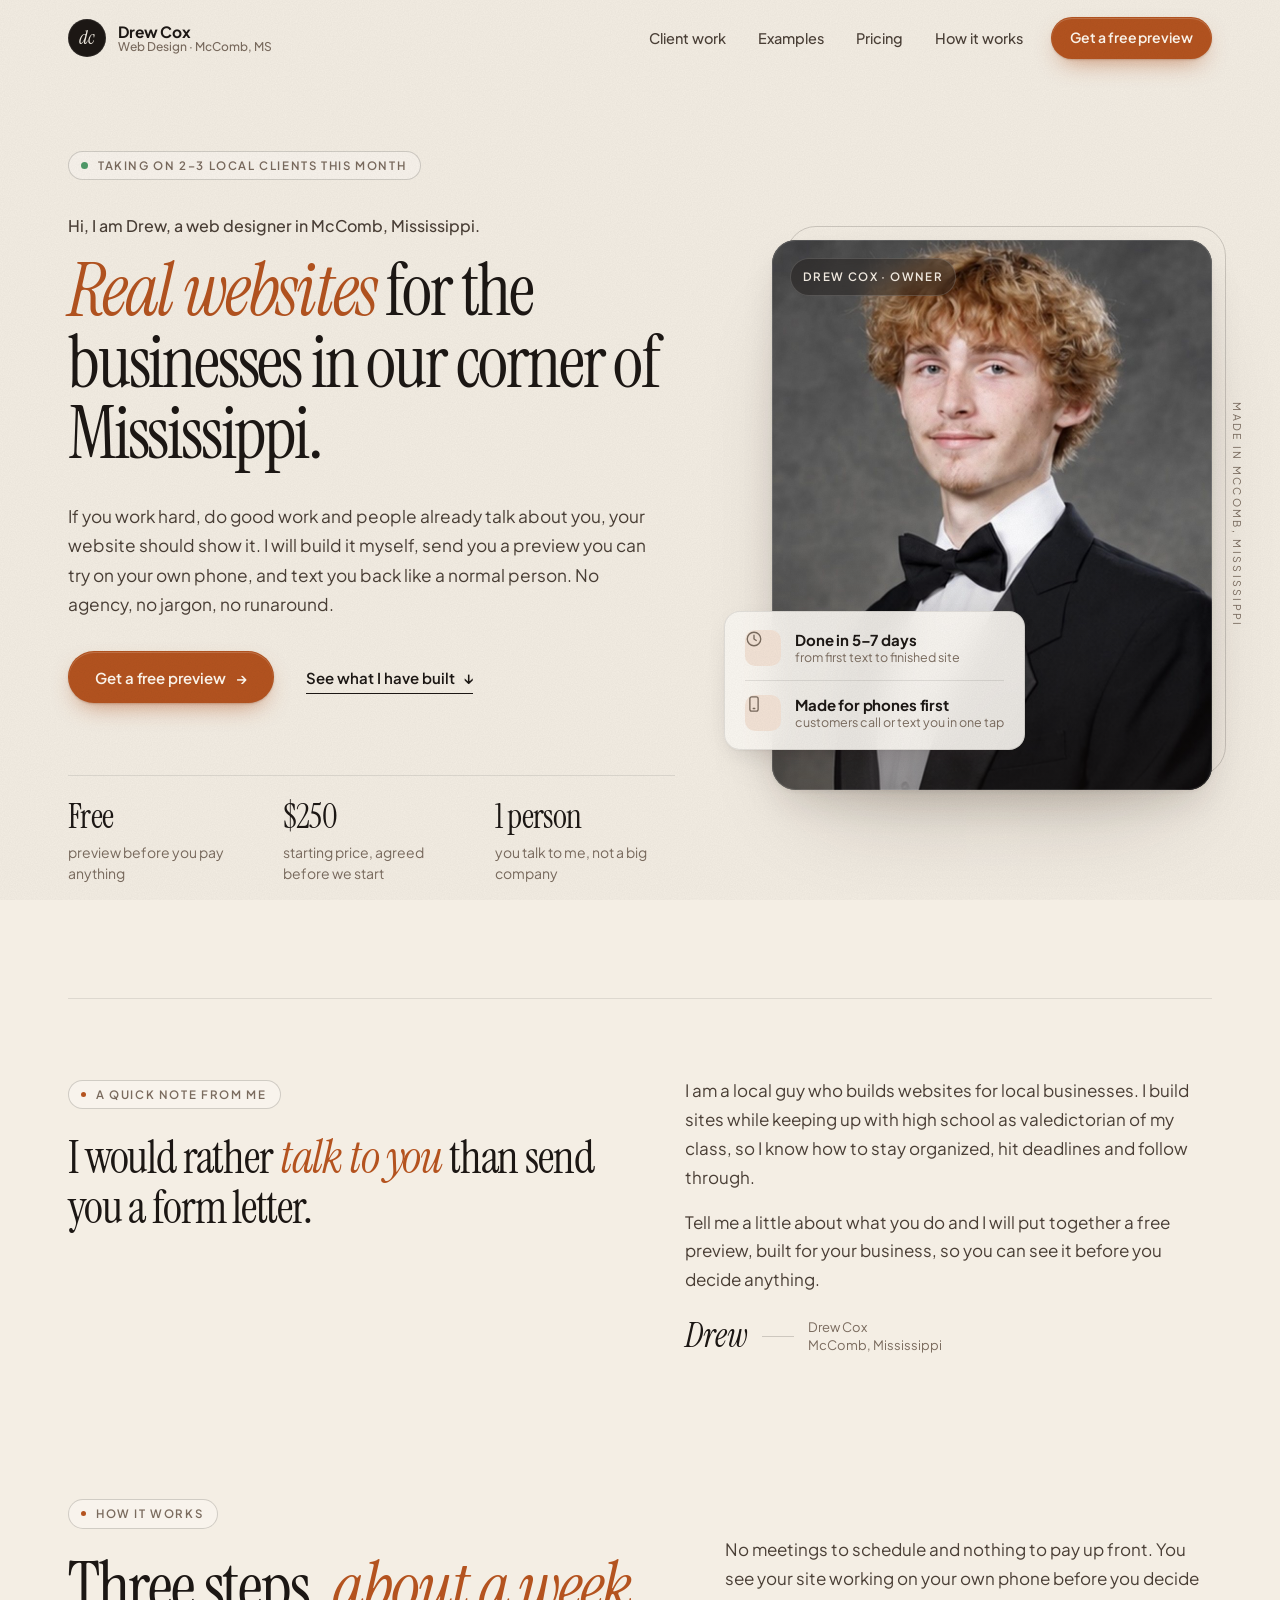
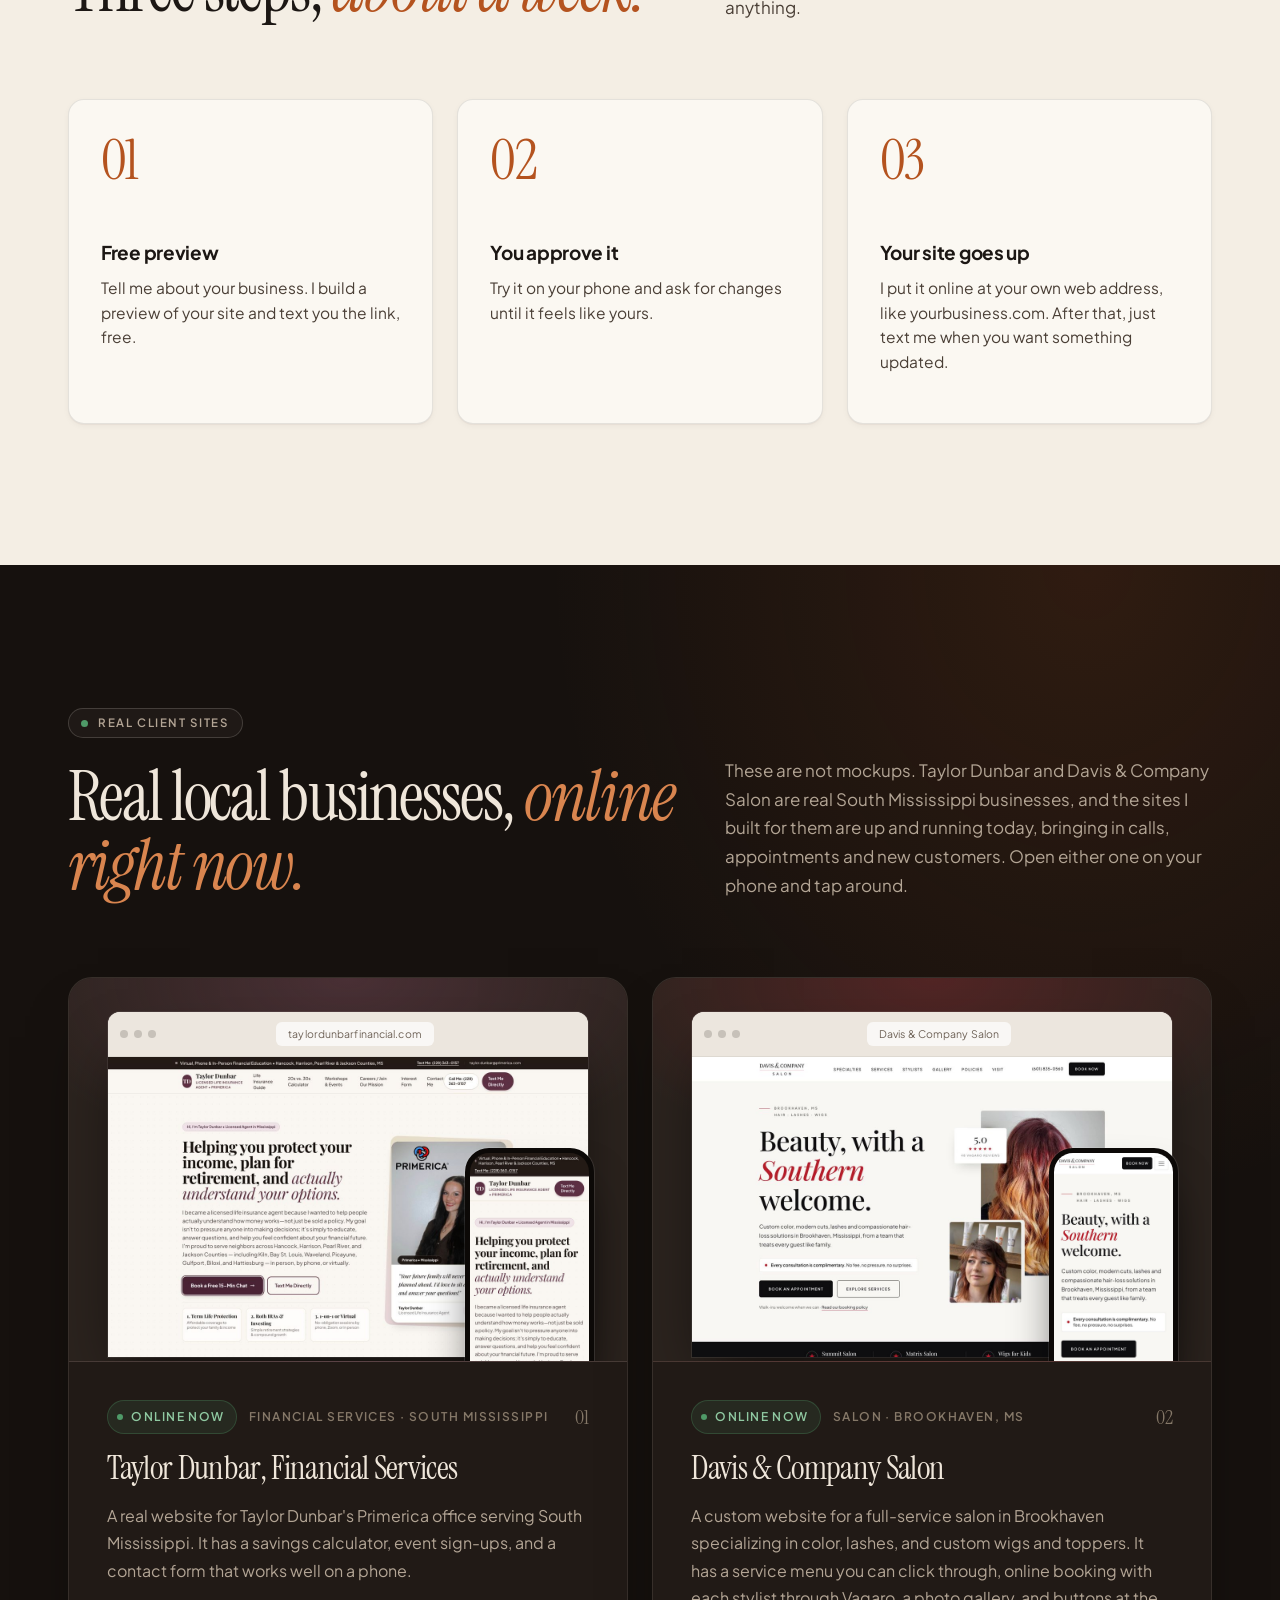
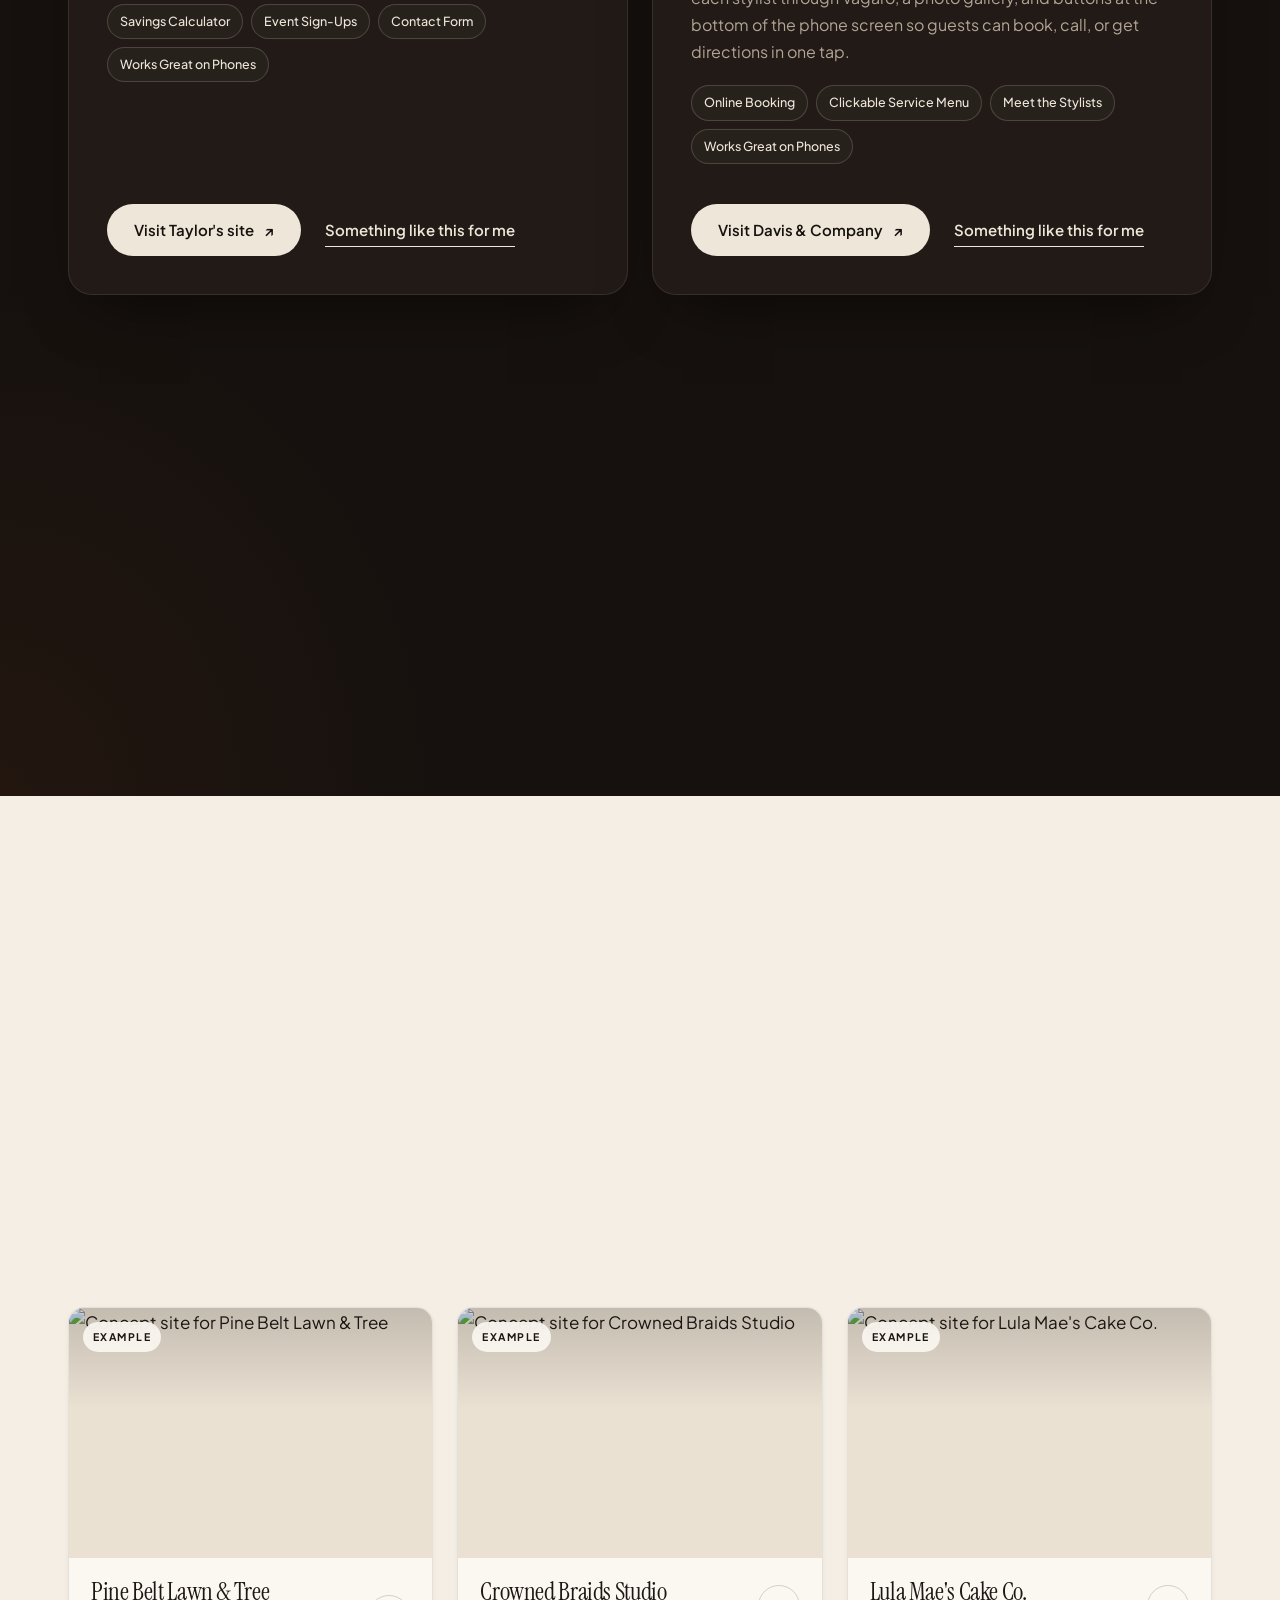
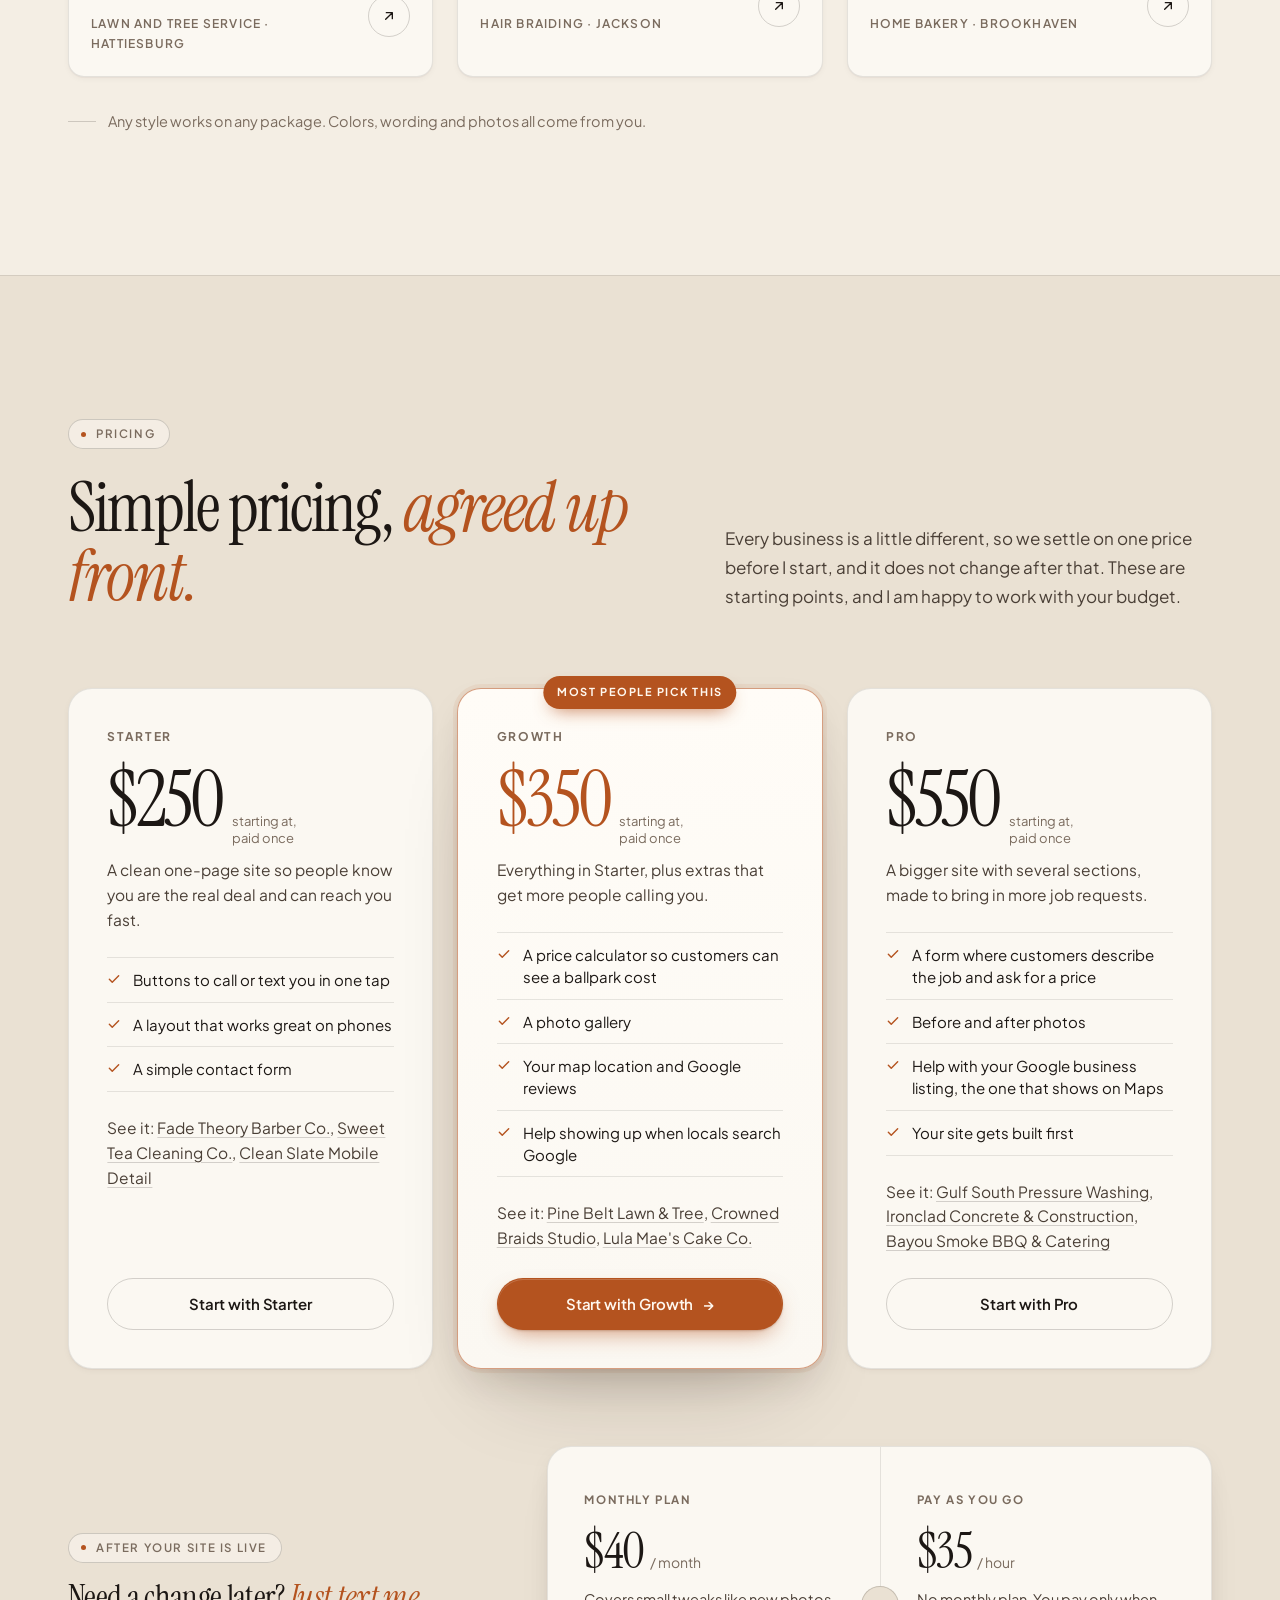
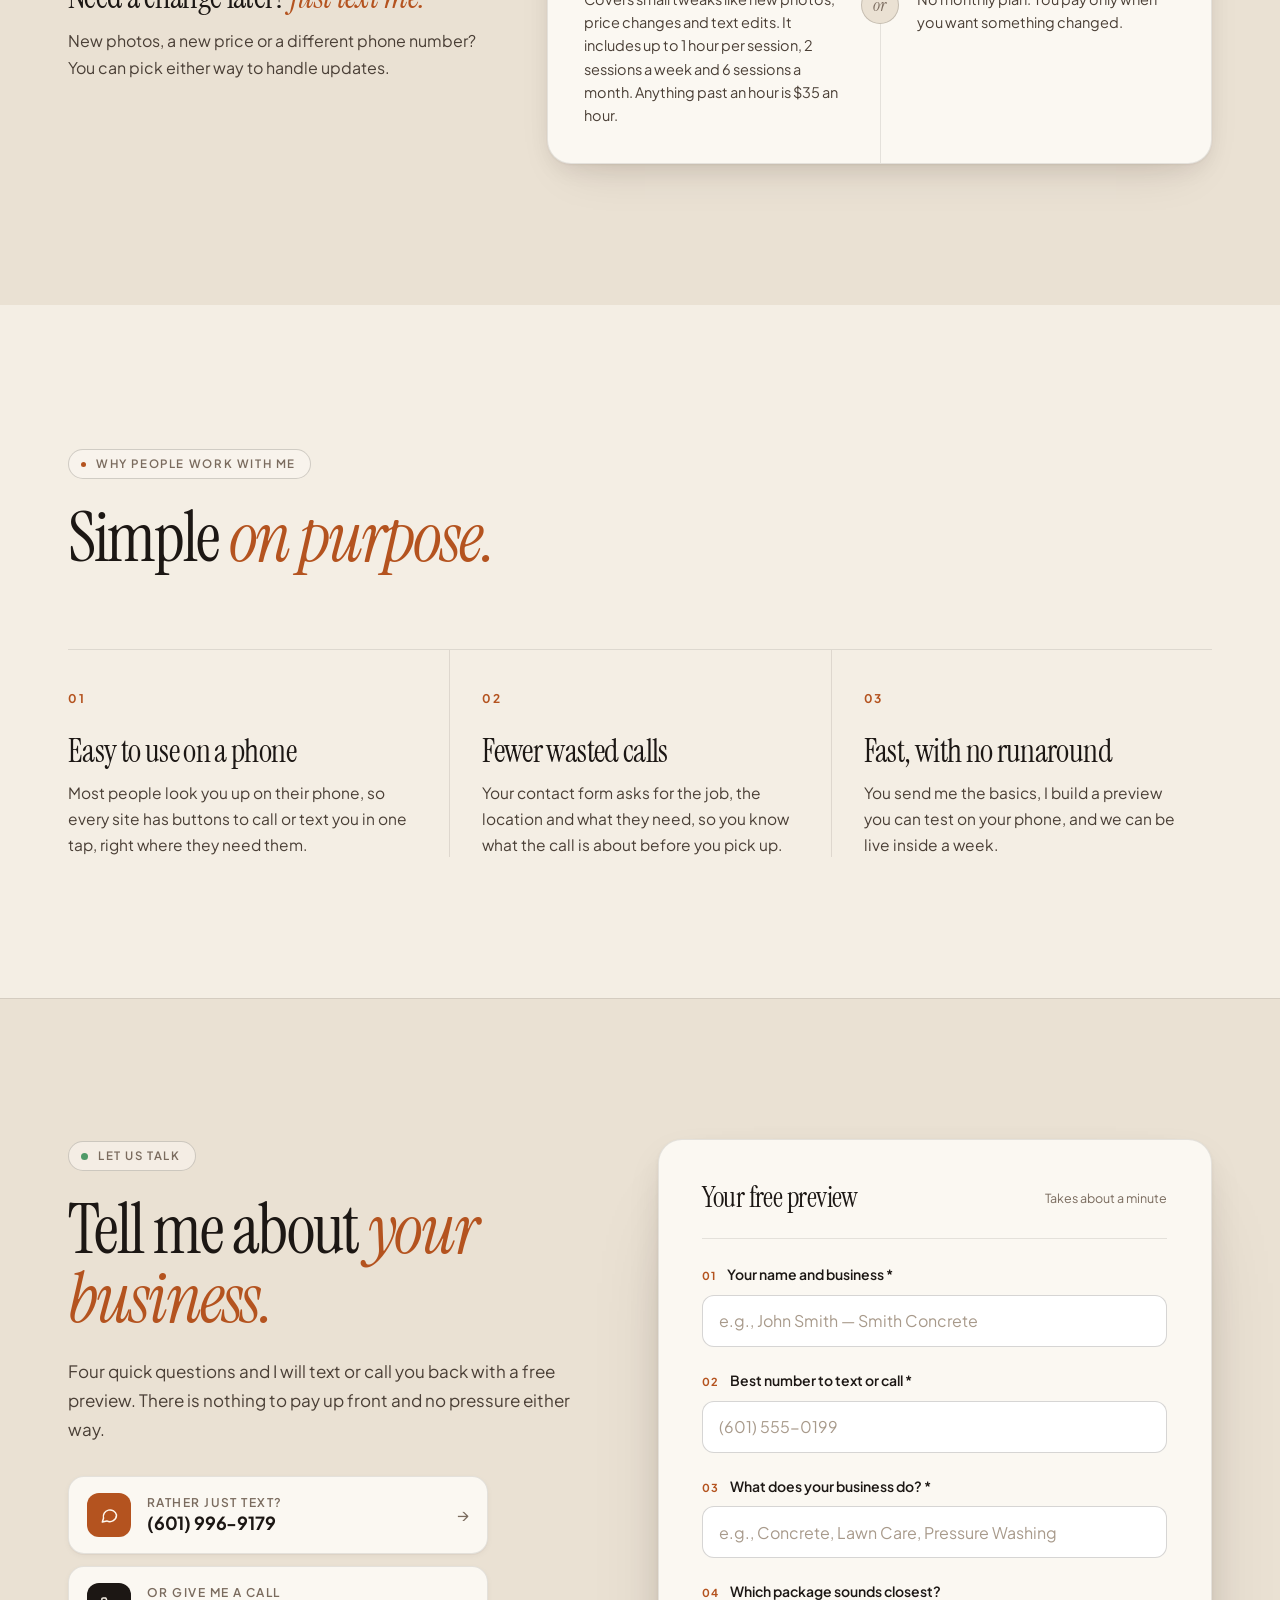
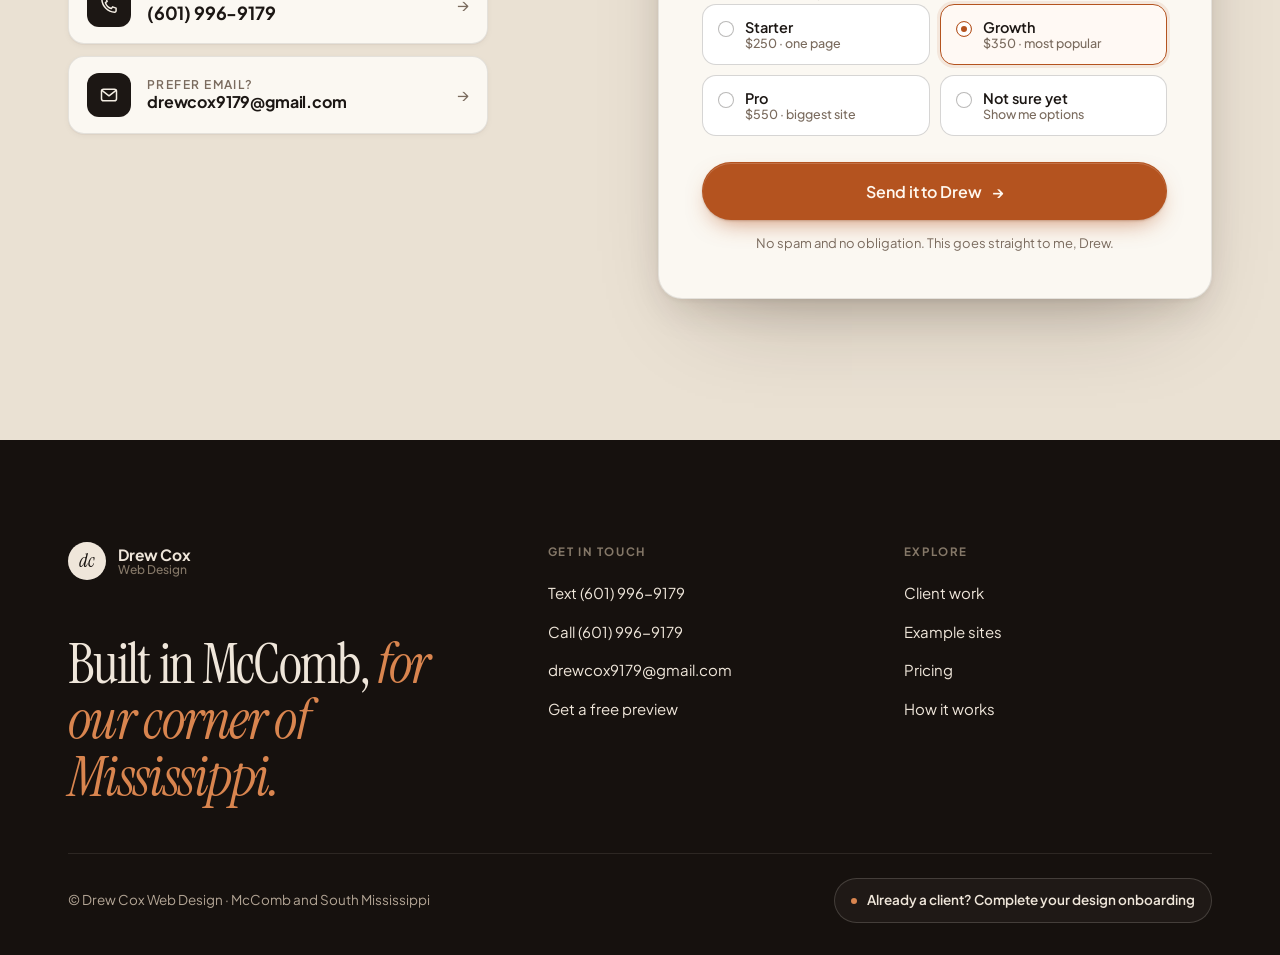
==== index.html @ 48c0a6b2 "Replace jargon with plain wording across the homepage Co-Authored-By: Claude Opus 5.5 <noreply@anthr" ====
<!DOCTYPE html>
<html lang="en">
<head>
  <meta charset="UTF-8" />
  <meta name="viewport" content="width=device-width, initial-scale=1.0, viewport-fit=cover" />
  <meta name="description" content="Websites for local businesses in McComb and South Mississippi. Free preview first, one flat price starting at $250, live in about a week.">
  <meta name="theme-color" content="#F4EEE4">
  <link rel="icon" href="/favicon.svg" type="image/svg+xml">
  <link rel="apple-touch-icon" href="/assets/apple-touch-icon.png">
  <meta property="og:type" content="website">
  <meta property="og:url" content="https://drewcoxwebdesign.com/">
  <meta property="og:title" content="Drew Cox Web Design | Websites for local Mississippi businesses">
  <meta property="og:description" content="Free preview first. One flat price starting at $250. Live in about a week.">
  <meta property="og:image" content="https://drewcoxwebdesign.com/assets/og-image.jpg">
  <meta name="twitter:card" content="summary_large_image">
  <title>Drew Cox Web Design | Websites for Local Businesses in McComb and South Mississippi</title>
  <script>document.documentElement.classList.add('js');</script>
  <link rel="preconnect" href="https://fonts.googleapis.com">
  <link rel="preconnect" href="https://fonts.gstatic.com" crossorigin>
  <link href="https://fonts.googleapis.com/css2?family=Instrument+Serif:ital@0;1&family=Plus+Jakarta+Sans:wght@400;500;600;700&display=swap" rel="stylesheet">
  <link rel="preload" as="image" href="/assets/drew.jpg">
  <style>
    /* =====================================================================
       DESIGN SYSTEM
       ===================================================================== */
    :root {
      /* Paper */
      --paper: #F4EEE4;
      --paper-raised: #FBF8F2;
      --paper-deep: #EAE1D3;
      /* Ink */
      --ink: #1C1714;
      --ink-2: #4A3F36;
      --ink-3: #7A6B5E;
      /* Accent */
      --rust: #B4531F;
      --rust-hover: #93401A;
      --rust-tint: rgba(180, 83, 31, 0.10);
      /* Dark sections */
      --espresso: #16110E;
      --espresso-2: #211A16;
      --espresso-3: #2B231E;
      --on-dark: #EFE6DA;
      --on-dark-2: #B3A595;
      --on-dark-3: #857868;
      /* Signals */
      --live: #4F9A68;
      /* Lines */
      --line: rgba(28, 23, 20, 0.10);
      --line-strong: rgba(28, 23, 20, 0.18);
      --line-dark: rgba(239, 230, 218, 0.10);
      --line-dark-strong: rgba(239, 230, 218, 0.18);
      /* Type */
      --serif: 'Instrument Serif', 'Iowan Old Style', Georgia, serif;
      --sans: 'Plus Jakarta Sans', -apple-system, BlinkMacSystemFont, 'Segoe UI', sans-serif;
      /* Spacing: 4 8 12 16 24 32 48 64 96 128 */
      --s1: 4px; --s2: 8px; --s3: 12px; --s4: 16px; --s5: 24px;
      --s6: 32px; --s7: 48px; --s8: 64px; --s9: 96px; --s10: 128px;
      --gutter: clamp(20px, 4vw, 48px);
      --maxw: 1240px;
      /* Radius */
      --r-sm: 10px; --r-md: 16px; --r-lg: 24px;
      /* Shadows (layered, ambient) */
      --shadow-sm: 0 1px 1px rgba(40, 24, 12, .04), 0 2px 6px rgba(40, 24, 12, .04);
      --shadow-md: 0 1px 2px rgba(40, 24, 12, .05), 0 8px 24px -6px rgba(40, 24, 12, .10), 0 24px 48px -24px rgba(40, 24, 12, .14);
      --shadow-lg: 0 2px 4px rgba(40, 24, 12, .05), 0 16px 40px -12px rgba(40, 24, 12, .18), 0 48px 96px -48px rgba(40, 24, 12, .30);
      --ease: cubic-bezier(.2, .7, .2, 1);
    }

    *, *::before, *::after { box-sizing: border-box; margin: 0; padding: 0; }
    html { scroll-behavior: smooth; -webkit-text-size-adjust: 100%; scroll-padding-top: 88px; }
    body {
      background: var(--paper);
      color: var(--ink);
      font-family: var(--sans);
      font-size: 17px;
      line-height: 1.7;
      -webkit-font-smoothing: antialiased;
      -moz-osx-font-smoothing: grayscale;
      text-rendering: optimizeLegibility;
      overflow-x: hidden;
    }
    img { display: block; max-width: 100%; }
    a { color: inherit; }
    button { font: inherit; color: inherit; }
    ::selection { background: var(--rust); color: #FFF8EF; }
    :focus-visible { outline: 2px solid var(--rust); outline-offset: 3px; border-radius: 6px; }

    /* Grain */
    body::after {
      content: "";
      position: fixed; inset: 0;
      pointer-events: none;
      z-index: 2000;
      opacity: .045;
      mix-blend-mode: multiply;
      background-image: url("data:image/svg+xml,%3Csvg xmlns='http://www.w3.org/2000/svg' width='180' height='180'%3E%3Cfilter id='n'%3E%3CfeTurbulence type='fractalNoise' baseFrequency='.85' numOctaves='3' stitchTiles='stitch'/%3E%3CfeColorMatrix values='0 0 0 0 0 0 0 0 0 0 0 0 0 0 0 0 0 0 1 0'/%3E%3C/filter%3E%3Crect width='100%25' height='100%25' filter='url(%23n)'/%3E%3C/svg%3E");
    }

    .wrap { max-width: var(--maxw); margin: 0 auto; padding: 0 var(--gutter); }
    .sec { padding: clamp(80px, 11vw, 144px) 0; position: relative; }

    /* ---------- Type ---------- */
    .display, .h2, .h3 { font-family: var(--serif); font-weight: 400; color: var(--ink); }
    .display { font-size: clamp(46px, 5.7vw, 84px); line-height: .98; letter-spacing: -0.03em; }
    .h2 { font-size: clamp(40px, 5.4vw, 74px); line-height: 1; letter-spacing: -0.03em; }
    .h3 { font-size: clamp(28px, 2.6vw, 36px); line-height: 1.08; letter-spacing: -0.02em; }
    .display em, .h2 em, .h3 em { font-style: italic; color: var(--rust); }
    .lead { font-size: clamp(17px, 1.35vw, 19px); line-height: 1.7; color: var(--ink-2); max-width: 34em; }
    .muted { color: var(--ink-2); }

    /* Micro-label */
    .label {
      display: inline-flex; align-items: center; gap: 10px;
      font-size: 11.5px; font-weight: 600; line-height: 1;
      letter-spacing: .14em; text-transform: uppercase;
      color: var(--ink-3);
      padding: 8px 14px 8px 12px;
      border: 1px solid var(--line-strong);
      border-radius: 999px;
      background: rgba(251, 248, 242, .55);
    }
    .label::before { content: ""; width: 5px; height: 5px; border-radius: 50%; background: var(--rust); }
    .label.on-dark { color: var(--on-dark-2); border-color: var(--line-dark-strong); background: rgba(239, 230, 218, .04); }
    .label.live::before { width: 7px; height: 7px; background: var(--live); box-shadow: 0 0 0 0 rgba(79, 154, 104, .6); animation: pulse 2.2s infinite; }

    @keyframes pulse {
      0% { box-shadow: 0 0 0 0 rgba(79, 154, 104, .55); }
      70% { box-shadow: 0 0 0 7px rgba(79, 154, 104, 0); }
      100% { box-shadow: 0 0 0 0 rgba(79, 154, 104, 0); }
    }

    .sec-head { display: grid; grid-template-columns: 1.25fr 1fr; gap: var(--s7); align-items: end; margin-bottom: clamp(48px, 6vw, 80px); }
    .sec-head .label { margin-bottom: var(--s5); }
    .sec-head p { color: var(--ink-2); max-width: 30em; }

    /* ---------- Buttons ---------- */
    .btn {
      display: inline-flex; align-items: center; justify-content: center; gap: 10px;
      min-height: 52px; padding: 0 26px;
      border-radius: 999px; border: 1px solid transparent;
      font-family: var(--sans); font-size: 15px; font-weight: 600; letter-spacing: -0.005em;
      text-decoration: none; cursor: pointer; white-space: nowrap;
      transition: transform .25s var(--ease), background-color .25s, box-shadow .25s, border-color .25s, color .25s;
    }
    .btn:active { transform: translateY(0) scale(.98); }
    .btn .arr { transition: transform .25s var(--ease); }
    .btn:hover .arr { transform: translate(2px, -2px); }
    .btn:hover .arr.down { transform: translateY(3px); }
    .btn-primary {
      background: var(--rust); color: #FFF8EF;
      box-shadow: inset 0 1px 0 rgba(255, 255, 255, .18), 0 1px 2px rgba(120, 50, 15, .25), 0 10px 24px -10px rgba(180, 83, 31, .7);
    }
    .btn-primary:hover { background: var(--rust-hover); transform: translateY(-2px); box-shadow: inset 0 1px 0 rgba(255, 255, 255, .18), 0 2px 4px rgba(120, 50, 15, .2), 0 16px 32px -12px rgba(180, 83, 31, .75); }
    .btn-ghost { background: transparent; color: var(--ink); border-color: var(--line-strong); }
    .btn-ghost:hover { border-color: var(--ink); transform: translateY(-2px); background: rgba(251, 248, 242, .7); }
    .btn-light { background: var(--on-dark); color: var(--espresso); }
    .btn-light:hover { background: #FFFFFF; transform: translateY(-2px); box-shadow: 0 14px 30px -14px rgba(0, 0, 0, .8); }
    .btn-line-dark { background: transparent; color: var(--on-dark); border-color: var(--line-dark-strong); }
    .btn-line-dark:hover { border-color: var(--on-dark); transform: translateY(-2px); }
    .btn-sm { min-height: 42px; padding: 0 18px; font-size: 14px; }
    .btn-block { width: 100%; }

    .tlink {
      display: inline-flex; align-items: center; gap: 8px;
      background: none; border: 0; padding: 4px 0; cursor: pointer;
      font-size: 15px; font-weight: 600; color: var(--ink); text-decoration: none;
      background-image: linear-gradient(currentColor, currentColor);
      background-size: 100% 1px; background-position: 0 100%; background-repeat: no-repeat;
      transition: background-size .35s var(--ease), color .2s;
    }
    .tlink:hover { color: var(--rust); background-size: 0 1px; background-position: 100% 100%; }

    /* =====================================================================
       NAV
       ===================================================================== */
    .nav {
      position: sticky; top: 0; z-index: 100;
      transition: background-color .3s, box-shadow .3s, backdrop-filter .3s;
    }
    .nav.scrolled {
      background: rgba(244, 238, 228, .78);
      -webkit-backdrop-filter: saturate(1.4) blur(14px);
      backdrop-filter: saturate(1.4) blur(14px);
      box-shadow: 0 1px 0 var(--line);
    }
    .nav-inner { display: flex; align-items: center; justify-content: space-between; gap: var(--s5); height: 76px; }
    .brand { display: inline-flex; align-items: center; gap: 12px; text-decoration: none; }
    .brand-mark {
      width: 38px; height: 38px; border-radius: 50%;
      display: grid; place-items: center;
      background: var(--ink); color: var(--paper);
      font-family: var(--serif); font-style: italic; font-size: 19px; line-height: 1; padding-bottom: 2px;
      box-shadow: inset 0 0 0 1px rgba(255, 255, 255, .08);
    }
    .brand-name { font-weight: 700; font-size: 15.5px; letter-spacing: -0.01em; line-height: 1.1; }
    .brand-name span { display: block; font-weight: 500; font-size: 12px; color: var(--ink-3); letter-spacing: 0; }
    .nav-links { display: flex; align-items: center; gap: 4px; }
    .nav-links a:not(.btn) {
      font-size: 14.5px; font-weight: 500; color: var(--ink-2); text-decoration: none;
      padding: 8px 14px; border-radius: 999px; transition: color .2s, background-color .2s;
    }
    .nav-links a:not(.btn):hover { color: var(--ink); background: rgba(28, 23, 20, .05); }
    .nav-links .btn { margin-left: 10px; }

    /* =====================================================================
       HERO
       ===================================================================== */
    .hero { padding: clamp(40px, 6vw, 72px) 0 clamp(80px, 9vw, 120px); }
    .hero-grid { display: grid; grid-template-columns: 1.32fr 1fr; gap: clamp(40px, 6vw, 96px); align-items: center; }
    .hero-hi { font-size: 16px; font-weight: 500; color: var(--ink-2); margin: var(--s6) 0 var(--s4); }
    .hero .display { max-width: 12em; }
    .hero .lead { margin-top: var(--s6); }
    .hero-actions { display: flex; flex-wrap: wrap; align-items: center; gap: var(--s4) var(--s6); margin-top: var(--s6); }
    .hero-facts {
      display: grid; grid-template-columns: repeat(3, auto); justify-content: start; gap: var(--s6) clamp(24px, 4vw, 56px);
      margin-top: clamp(48px, 6vw, 72px); padding-top: var(--s5); border-top: 1px solid var(--line);
      list-style: none;
    }
    .hero-facts b { display: block; font-family: var(--serif); font-weight: 400; font-size: 34px; line-height: 1; letter-spacing: -0.02em; margin-bottom: 8px; }
    .hero-facts span { font-size: 14px; color: var(--ink-3); line-height: 1.45; display: block; max-width: 13em; }

    .portrait { position: relative; margin: 0 0 0 auto; max-width: 440px; width: 100%; }
    .portrait-frame {
      position: relative; border-radius: var(--r-lg); overflow: hidden;
      aspect-ratio: 4 / 5; background: #5d5a57;
      box-shadow: var(--shadow-lg);
    }
    .portrait-frame img { width: 100%; height: 100%; object-fit: cover; object-position: 50% 18%; transform: scale(1.02); }
    .portrait-frame::after { content: ""; position: absolute; inset: 0; border-radius: inherit; box-shadow: inset 0 0 0 1px rgba(255, 255, 255, .12); background: linear-gradient(180deg, transparent 55%, rgba(22, 17, 14, .45)); }
    .portrait::before {
      content: ""; position: absolute; inset: -14px -14px 14px 14px;
      border: 1px solid var(--line-strong); border-radius: calc(var(--r-lg) + 6px); z-index: -1;
    }
    .portrait-tag {
      position: absolute; top: 18px; left: 18px; z-index: 2;
      font-size: 11.5px; font-weight: 600; letter-spacing: .12em; text-transform: uppercase;
      color: #F6EFE5; padding: 8px 12px; border-radius: 999px;
      background: rgba(22, 17, 14, .38); -webkit-backdrop-filter: blur(10px); backdrop-filter: blur(10px);
      border: 1px solid rgba(255, 255, 255, .16);
    }
    .portrait-coords {
      position: absolute; right: -34px; top: 50%; transform: translateY(-50%); writing-mode: vertical-rl;
      font-size: 10.5px; letter-spacing: .22em; text-transform: uppercase; color: var(--ink-3); white-space: nowrap;
    }
    .trust-card {
      position: absolute; left: -48px; bottom: 40px; z-index: 3;
      background: rgba(251, 248, 242, .92); -webkit-backdrop-filter: blur(14px); backdrop-filter: blur(14px);
      border: 1px solid var(--line); border-radius: var(--r-md);
      box-shadow: var(--shadow-md);
      padding: 18px 20px; display: grid; gap: 14px; min-width: 228px;
      animation: float 7s ease-in-out infinite;
    }
    .trust-row { display: flex; align-items: center; gap: 14px; }
    .trust-row + .trust-row { padding-top: 14px; border-top: 1px solid var(--line); }
    .trust-ico { width: 36px; height: 36px; border-radius: 10px; display: grid; place-items: center; background: #F3E3D6; color: var(--rust); flex-shrink: 0; }
    .trust-row b { display: block; font-size: 15px; font-weight: 700; line-height: 1.2; letter-spacing: -0.01em; }
    .trust-row span { display: block; font-size: 12.5px; color: var(--ink-3); line-height: 1.3; }
    @keyframes float { 0%, 100% { transform: translateY(0); } 50% { transform: translateY(-6px); } }

    /* =====================================================================
       NOTE + PROCESS
       ===================================================================== */
    .note { padding-top: 0; }
    .note-grid { display: grid; grid-template-columns: 1fr 1fr; align-items: start; gap: clamp(40px, 7vw, 112px); padding-top: clamp(48px, 6vw, 80px); border-top: 1px solid var(--line); }
    .note-quote { font-family: var(--serif); font-size: clamp(32px, 3.6vw, 50px); line-height: 1.08; letter-spacing: -0.025em; margin-top: var(--s5); }
    .note-quote em { color: var(--rust); }
    .note-body p { color: var(--ink-2); margin-bottom: var(--s4); }
    .note-sign { display: flex; align-items: center; gap: 14px; margin-top: var(--s5); }
    .note-sign .sig { font-family: var(--serif); font-style: italic; font-size: 34px; line-height: 1; color: var(--ink); }
    .note-sign small { font-size: 13px; color: var(--ink-3); line-height: 1.4; }
    .note-sign i { width: 32px; height: 1px; background: var(--line-strong); }

    .steps { list-style: none; display: grid; grid-template-columns: repeat(3, 1fr); gap: var(--s5); counter-reset: st; }
    .step {
      counter-increment: st; position: relative;
      background: var(--paper-raised); border: 1px solid var(--line); border-radius: var(--r-md);
      padding: var(--s6) var(--s6) var(--s7);
      box-shadow: var(--shadow-sm);
      transition: transform .35s var(--ease), box-shadow .35s var(--ease), border-color .35s;
    }
    .step:hover { transform: translateY(-4px); box-shadow: var(--shadow-md); border-color: var(--line-strong); }
    .step::before {
      content: "0" counter(st);
      display: block; font-family: var(--serif); font-size: 56px; line-height: 1; letter-spacing: -0.03em; color: var(--rust);
      margin-bottom: var(--s7);
    }
    .step b { display: block; font-size: 19px; font-weight: 700; letter-spacing: -0.015em; margin-bottom: 8px; }
    .step span { color: var(--ink-2); font-size: 15.5px; line-height: 1.6; display: block; }

    /* =====================================================================
       LIVE CLIENT SHOWCASE (dark)
       ===================================================================== */
    .dark { background: var(--espresso); color: var(--on-dark); }
    .dark .h2, .dark .h3 { color: var(--on-dark); }
    .dark .h2 em { color: #D9854F; }
    .dark .sec-head p { color: var(--on-dark-2); }
    .showcase { overflow: hidden; }
    .showcase::before {
      content: ""; position: absolute; inset: 0; pointer-events: none;
      background:
        radial-gradient(60% 50% at 85% 0%, rgba(180, 83, 31, .16), transparent 70%),
        radial-gradient(50% 40% at 0% 100%, rgba(180, 83, 31, .08), transparent 70%);
    }
    .showcase .wrap { position: relative; }
    .cases { display: grid; grid-template-columns: 1fr 1fr; gap: var(--s5); }
    .case {
      background: var(--espresso-2); border: 1px solid var(--line-dark); border-radius: var(--r-lg);
      overflow: hidden; display: flex; flex-direction: column;
      box-shadow: 0 1px 0 rgba(255, 255, 255, .04) inset, 0 30px 60px -30px rgba(0, 0, 0, .7);
      transition: border-color .4s, transform .5s var(--ease);
    }
    .case:hover { border-color: var(--line-dark-strong); }
    .case-stage {
      position: relative; display: block; aspect-ratio: 16 / 11; overflow: hidden;
      background: radial-gradient(90% 70% at 50% 0%, var(--stage-glow, rgba(180, 83, 31, .22)), transparent 70%), var(--espresso-3);
      border-bottom: 1px solid var(--line-dark);
    }
    .case-stage.taylor { --stage-glow: rgba(122, 67, 89, .38); }
    .case-stage.davis { --stage-glow: rgba(190, 40, 52, .26); }
    .browser {
      position: absolute; top: 9%; left: 7%; right: 7%;
      border-radius: 12px 12px 0 0; overflow: hidden;
      background: #F7F3EE;
      box-shadow: 0 0 0 1px rgba(255, 255, 255, .08), 0 30px 60px -20px rgba(0, 0, 0, .7);
      transition: transform .7s var(--ease);
    }
    .browser-bar { display: flex; align-items: center; gap: 6px; padding: 10px 12px; background: #ECE6DE; border-bottom: 1px solid rgba(0, 0, 0, .06); }
    .browser-bar i { width: 8px; height: 8px; border-radius: 50%; background: rgba(28, 23, 20, .18); }
    .browser-bar span {
      margin: 0 auto; transform: translateX(-14px);
      font-size: 10.5px; color: #6f6358; background: rgba(255, 255, 255, .7); padding: 3px 12px; border-radius: 6px; letter-spacing: .01em;
    }
    .browser img { width: 100%; height: auto; }
    .phone {
      position: absolute; right: 6%; bottom: -14%; width: 23%;
      border-radius: 24px; overflow: hidden; background: #0c0907;
      padding: 5px; box-shadow: 0 0 0 1px rgba(255, 255, 255, .1), 0 30px 50px -16px rgba(0, 0, 0, .85);
      transition: transform .7s var(--ease);
    }
    .phone img { border-radius: 19px; width: 100%; height: auto; }
    .case:hover .browser { transform: translateY(-6px); }
    .case:hover .phone { transform: translateY(-16px); }
    .case-body { padding: clamp(24px, 3vw, 40px); display: flex; flex-direction: column; gap: var(--s4); flex: 1; }
    .case-meta { display: flex; align-items: center; gap: 12px; flex-wrap: wrap; font-size: 12px; font-weight: 600; letter-spacing: .12em; text-transform: uppercase; color: var(--on-dark-3); }
    .live-pill {
      display: inline-flex; align-items: center; gap: 8px; padding: 6px 11px 6px 9px; border-radius: 999px;
      background: rgba(79, 154, 104, .12); color: #8FC9A1; border: 1px solid rgba(79, 154, 104, .28);
    }
    .live-pill::before { content: ""; width: 6px; height: 6px; border-radius: 50%; background: var(--live); animation: pulse 2.2s infinite; }
    .case-num { margin-left: auto; font-family: var(--serif); font-size: 20px; letter-spacing: 0; text-transform: none; color: var(--on-dark-3); font-weight: 400; }
    .case p { color: var(--on-dark-2); font-size: 16px; line-height: 1.7; }
    .tags { list-style: none; display: flex; flex-wrap: wrap; gap: 8px; margin-top: 4px; }
    .tags li { font-size: 12.5px; font-weight: 500; color: var(--on-dark); padding: 6px 12px; border-radius: 999px; border: 1px solid var(--line-dark-strong); background: rgba(239, 230, 218, .03); }
    .case-actions { display: flex; align-items: center; flex-wrap: wrap; gap: 12px 24px; margin-top: auto; padding-top: var(--s5); }
    .dark .tlink { color: var(--on-dark); }
    .dark .tlink:hover { color: #E39A69; }

    .testimonial {
      margin-top: var(--s5); display: grid; grid-template-columns: auto 1fr; gap: clamp(24px, 4vw, 64px); align-items: start;
      border: 1px solid var(--line-dark); border-radius: var(--r-lg); padding: clamp(28px, 4vw, 56px);
      background: linear-gradient(180deg, rgba(239, 230, 218, .03), transparent);
    }
    .testimonial-mark { font-family: var(--serif); font-size: 120px; line-height: .7; color: #D9854F; }
    .testimonial blockquote p { font-family: var(--serif); font-size: clamp(22px, 2.3vw, 31px); line-height: 1.3; letter-spacing: -0.015em; color: var(--on-dark); }
    .testimonial footer { display: flex; align-items: center; gap: 14px; margin-top: var(--s5); }
    .avatar { width: 44px; height: 44px; border-radius: 50%; display: grid; place-items: center; background: #4A2434; color: #F3E7EC; font-family: var(--serif); font-size: 18px; box-shadow: inset 0 0 0 1px rgba(255, 255, 255, .14); }
    .testimonial footer b { display: block; font-size: 15px; color: var(--on-dark); }
    .testimonial footer span { font-size: 13.5px; color: var(--on-dark-3); }

    /* =====================================================================
       CONCEPTS (tab switcher)
       ===================================================================== */
    .tabbar { display: flex; justify-content: space-between; align-items: center; flex-wrap: wrap; gap: var(--s5); margin-bottom: var(--s6); }
    .tabs {
      position: relative; display: inline-flex; padding: 5px; gap: 2px;
      background: var(--paper-deep); border: 1px solid var(--line); border-radius: 999px;
      box-shadow: inset 0 1px 2px rgba(40, 24, 12, .06);
    }
    .tab-ind {
      position: absolute; top: 5px; bottom: 5px; left: 5px; width: 0;
      background: var(--paper-raised); border-radius: 999px; box-shadow: var(--shadow-sm), 0 0 0 1px var(--line);
      transition: transform .45s var(--ease), width .45s var(--ease);
    }
    .tab {
      position: relative; z-index: 1; border: 0; background: none; cursor: pointer;
      padding: 11px 22px; border-radius: 999px; font-size: 14.5px; font-weight: 600; color: var(--ink-3);
      display: inline-flex; align-items: baseline; gap: 8px; transition: color .25s;
    }
    .tab .p { font-family: var(--serif); font-weight: 400; font-size: 19px; letter-spacing: -0.01em; color: inherit; }
    .tab[aria-selected="true"] { color: var(--ink); }
    .tab[aria-selected="true"] .p { color: var(--rust); }
    .tab:hover { color: var(--ink); }
    html:not(.js) .tab-ind { display: none; }
    .tier-blurb { color: var(--ink-2); font-size: 15.5px; max-width: 34em; }
    .tier-blurb b { color: var(--ink); }

    .tier-panel + .tier-panel { margin-top: var(--s8); }
    .js .tier-panel + .tier-panel { margin-top: 0; }
    .tier-panel[hidden] { display: none; }
    .tier-panel-head { display: none; }
    html:not(.js) .tier-panel-head { display: block; margin-bottom: var(--s4); font-weight: 600; }
    .exs { display: grid; grid-template-columns: repeat(3, 1fr); gap: var(--s5); }
    .ex {
      display: flex; flex-direction: column; text-decoration: none; color: inherit;
      background: var(--paper-raised); border: 1px solid var(--line); border-radius: var(--r-md); overflow: hidden;
      box-shadow: var(--shadow-sm);
      transition: transform .45s var(--ease), box-shadow .45s var(--ease), border-color .3s;
    }
    .ex:hover { transform: translateY(-6px); box-shadow: var(--shadow-lg); border-color: var(--line-strong); }
    .ex-media { position: relative; aspect-ratio: 16 / 11; overflow: hidden; background: var(--paper-deep); }
    .ex-media img { width: 100%; height: 100%; object-fit: cover; transition: transform 1.2s var(--ease); }
    .ex:hover .ex-media img { transform: scale(1.06); }
    .ex-media::after { content: ""; position: absolute; inset: 0; background: linear-gradient(180deg, rgba(22, 17, 14, .18), transparent 40%); }
    .ex-chip {
      position: absolute; top: 14px; left: 14px; z-index: 1;
      font-size: 10.5px; font-weight: 700; letter-spacing: .14em; text-transform: uppercase;
      color: var(--ink); background: rgba(251, 248, 242, .9); padding: 6px 10px; border-radius: 999px;
      -webkit-backdrop-filter: blur(8px); backdrop-filter: blur(8px);
    }
    .ex-body { display: flex; align-items: center; justify-content: space-between; gap: var(--s4); padding: 20px 22px 22px; }
    .ex-body b { display: block; font-family: var(--serif); font-weight: 400; font-size: 25px; line-height: 1.1; letter-spacing: -0.015em; }
    .ex-meta { display: block; font-size: 12px; font-weight: 600; letter-spacing: .1em; text-transform: uppercase; color: var(--ink-3); margin-top: 8px; }
    .ex-go {
      flex-shrink: 0; width: 42px; height: 42px; border-radius: 50%; display: grid; place-items: center;
      border: 1px solid var(--line-strong); color: var(--ink);
      transition: background-color .3s, color .3s, border-color .3s, transform .45s var(--ease);
    }
    .ex:hover .ex-go { background: var(--rust); border-color: var(--rust); color: #FFF8EF; }
    .ex-go svg { transition: transform .45s var(--ease); }
    .ex:hover .ex-go svg { transform: rotate(45deg); }
    .fine { margin-top: var(--s6); font-size: 14.5px; color: var(--ink-3); display: flex; align-items: center; gap: 12px; }
    .fine::before { content: ""; width: 28px; height: 1px; background: var(--line-strong); }

    .tier-panel.entering .ex { animation: rise .6s var(--ease) both; }
    .tier-panel.entering .ex:nth-child(2) { animation-delay: .07s; }
    .tier-panel.entering .ex:nth-child(3) { animation-delay: .14s; }
    @keyframes rise { from { opacity: 0; transform: translateY(16px); } to { opacity: 1; transform: none; } }

    /* =====================================================================
       PRICING
       ===================================================================== */
    .pricing { background: var(--paper-deep); }
    .pricing::before { content: ""; position: absolute; left: 0; right: 0; top: 0; height: 1px; background: var(--line); }
    .plans { display: grid; grid-template-columns: repeat(3, 1fr); gap: var(--s5); align-items: stretch; }
    .plan {
      position: relative; display: flex; flex-direction: column;
      background: var(--paper-raised); border: 1px solid var(--line); border-radius: var(--r-lg);
      padding: clamp(28px, 3vw, 40px);
      box-shadow: var(--shadow-sm);
      transition: transform .45s var(--ease), box-shadow .45s var(--ease);
    }
    .plan:hover { transform: translateY(-4px); box-shadow: var(--shadow-md); }
    .plan.featured {
      border-color: rgba(180, 83, 31, .55);
      box-shadow: 0 0 0 4px rgba(180, 83, 31, .07), var(--shadow-lg);
      transform: translateY(-14px);
      background: linear-gradient(180deg, #FFFCF7, var(--paper-raised));
    }
    .plan.featured:hover { transform: translateY(-18px); }
    .plan-flag {
      position: absolute; top: -13px; left: 50%; transform: translateX(-50%);
      font-size: 11px; font-weight: 700; letter-spacing: .14em; text-transform: uppercase; white-space: nowrap;
      color: #FFF8EF; background: var(--rust); padding: 7px 14px; border-radius: 999px;
      box-shadow: 0 8px 18px -8px rgba(180, 83, 31, .8);
    }
    .plan-name { font-size: 12px; font-weight: 700; letter-spacing: .14em; text-transform: uppercase; color: var(--ink-3); }
    .plan-price { display: flex; align-items: baseline; gap: 10px; margin: 18px 0 12px; }
    .plan-price b { font-family: var(--serif); font-weight: 400; font-size: clamp(64px, 6vw, 84px); line-height: .9; letter-spacing: -0.04em; }
    .plan.featured .plan-price b { color: var(--rust); }
    .plan-price small { font-size: 13px; color: var(--ink-3); line-height: 1.3; }
    .plan > p { color: var(--ink-2); font-size: 15.5px; line-height: 1.6; }
    .plan ul { list-style: none; margin: var(--s5) 0; border-top: 1px solid var(--line); }
    .plan li { display: flex; gap: 12px; padding: 11px 0; border-bottom: 1px solid var(--line); font-size: 15px; line-height: 1.45; }
    .plan li svg { flex-shrink: 0; margin-top: 3px; color: var(--rust); }
    .plan-see { font-size: 13.5px; color: var(--ink-3); line-height: 1.6; margin-bottom: var(--s5); }
    .plan-see a { color: var(--ink-2); text-decoration: underline; text-decoration-color: var(--line-strong); text-underline-offset: 3px; transition: color .2s, text-decoration-color .2s; }
    .plan-see a:hover { color: var(--rust); text-decoration-color: var(--rust); }
    .plan .btn { margin-top: auto; }
    .pricing-note { margin-top: var(--s7); }

    .after {
      margin-top: clamp(56px, 6vw, 88px);
      display: grid; grid-template-columns: 1fr 1.6fr; gap: clamp(32px, 5vw, 72px); align-items: center;
    }
    .after .h3 { margin: var(--s4) 0 var(--s3); }
    .after > div > p { color: var(--ink-2); font-size: 16px; }
    .split {
      position: relative; display: grid; grid-template-columns: 1fr 1fr;
      background: var(--paper-raised); border: 1px solid var(--line); border-radius: var(--r-lg); box-shadow: var(--shadow-md);
    }
    .split > div { padding: clamp(24px, 3vw, 36px); }
    .split > div + div { border-left: 1px solid var(--line); }
    .split-or {
      position: absolute; left: 50%; top: 50%; transform: translate(-50%, -50%);
      width: 38px; height: 38px; border-radius: 50%; display: grid; place-items: center;
      background: var(--paper-deep); border: 1px solid var(--line-strong);
      font-family: var(--serif); font-style: italic; font-size: 17px; color: var(--ink-3);
    }
    .split .opt { font-size: 11.5px; font-weight: 700; letter-spacing: .14em; text-transform: uppercase; color: var(--ink-3); }
    .split b { display: flex; align-items: baseline; gap: 6px; font-family: var(--serif); font-weight: 400; font-size: 50px; line-height: 1; letter-spacing: -0.03em; margin: 14px 0 12px; }
    .split b small { font-family: var(--sans); font-size: 14px; color: var(--ink-3); letter-spacing: 0; }
    .split p { font-size: 14.5px; color: var(--ink-2); line-height: 1.6; }

    /* =====================================================================
       WHY
       ===================================================================== */
    .why { display: grid; grid-template-columns: repeat(3, 1fr); gap: 0; border-top: 1px solid var(--line); }
    .why > div { padding: var(--s6) var(--s6) 0 0; }
    .why > div + div { padding-left: var(--s6); border-left: 1px solid var(--line); }
    .why .n { font-size: 12px; font-weight: 700; letter-spacing: .14em; color: var(--rust); }
    .why h3 { font-family: var(--serif); font-weight: 400; font-size: 32px; line-height: 1.05; letter-spacing: -0.02em; margin: var(--s5) 0 var(--s3); }
    .why p { color: var(--ink-2); font-size: 15.5px; line-height: 1.65; }

    /* =====================================================================
       CONTACT / INTAKE
       ===================================================================== */
    .contact { background: var(--paper-deep); }
    .contact::before { content: ""; position: absolute; left: 0; right: 0; top: 0; height: 1px; background: var(--line); }
    .contact-grid { display: grid; grid-template-columns: 1fr 1.08fr; gap: clamp(40px, 6vw, 96px); align-items: start; }
    .contact-grid .h2 { margin: var(--s5) 0 var(--s5); }
    .contact-grid .lead { font-size: 17px; }
    .direct { margin-top: var(--s6); display: grid; gap: 12px; max-width: 420px; }
    .direct a {
      display: flex; align-items: center; gap: 16px; text-decoration: none;
      padding: 16px 18px; border-radius: var(--r-md);
      background: var(--paper-raised); border: 1px solid var(--line); box-shadow: var(--shadow-sm);
      transition: transform .3s var(--ease), box-shadow .3s var(--ease), border-color .3s;
    }
    .direct a:hover { transform: translateY(-3px); box-shadow: var(--shadow-md); border-color: var(--line-strong); }
    .direct .ico { width: 44px; height: 44px; border-radius: 12px; display: grid; place-items: center; background: var(--ink); color: var(--paper); flex-shrink: 0; }
    .direct a:first-child .ico { background: var(--rust); color: #FFF8EF; }
    .direct small { display: block; font-size: 12px; font-weight: 600; letter-spacing: .12em; text-transform: uppercase; color: var(--ink-3); line-height: 1.3; }
    .direct strong { display: block; font-size: 18px; font-weight: 700; letter-spacing: -0.01em; line-height: 1.3; }
    .direct strong.email { font-size: 16px; word-break: break-all; }
    .direct .go { margin-left: auto; color: var(--ink-3); transition: transform .3s var(--ease), color .3s; }
    .direct a:hover .go { transform: translateX(4px); color: var(--rust); }

    .form-card {
      position: relative; background: var(--paper-raised); border: 1px solid var(--line); border-radius: var(--r-lg);
      box-shadow: var(--shadow-lg); padding: clamp(24px, 3.4vw, 44px);
    }
    .form-card-head { display: flex; justify-content: space-between; align-items: center; gap: 12px; padding-bottom: var(--s5); margin-bottom: var(--s5); border-bottom: 1px solid var(--line); }
    .form-card-head b { font-family: var(--serif); font-weight: 400; font-size: 28px; letter-spacing: -0.02em; line-height: 1.1; }
    .form-card-head span { font-size: 12.5px; color: var(--ink-3); white-space: nowrap; }
    .intake-form { display: grid; gap: 22px; }
    .f-group { display: flex; flex-direction: column; gap: 8px; border: 0; min-width: 0; }
    .f-group label, .f-group legend { font-size: 14px; font-weight: 600; color: var(--ink); display: flex; align-items: baseline; gap: 10px; padding: 0; }
    .f-group label .q, .f-group legend .q { font-size: 11px; font-weight: 700; letter-spacing: .1em; color: var(--rust); }
    .f-group small { font-size: 12.5px; color: var(--ink-3); margin-top: -4px; }
    .f-group input, .f-group select, .f-group textarea {
      width: 100%; min-height: 52px; padding: 13px 16px;
      background: #FFFFFF; border: 1px solid var(--line-strong); border-radius: 12px;
      font-family: var(--sans); font-size: 16px; color: var(--ink);
      transition: border-color .2s, box-shadow .2s, background-color .2s;
      -webkit-appearance: none; appearance: none;
    }
    .f-group select {
      background-image: url("data:image/svg+xml,%3Csvg xmlns='http://www.w3.org/2000/svg' width='12' height='8' fill='none'%3E%3Cpath d='M1 1.5l5 5 5-5' stroke='%237A6B5E' stroke-width='1.5' stroke-linecap='round' stroke-linejoin='round'/%3E%3C/svg%3E");
      background-repeat: no-repeat; background-position: right 16px center; padding-right: 40px;
    }
    .f-group textarea { min-height: 96px; resize: vertical; }
    .f-group input::placeholder, .f-group textarea::placeholder { color: #A89A8B; }
    .f-group input:hover, .f-group select:hover, .f-group textarea:hover { border-color: rgba(28, 23, 20, .3); }
    .f-group input:focus, .f-group select:focus, .f-group textarea:focus { outline: none; border-color: var(--rust); box-shadow: 0 0 0 4px rgba(180, 83, 31, .14); }
    .f-row { display: grid; grid-template-columns: 1fr 1fr; gap: 16px; }

    .pills { display: grid; grid-template-columns: 1fr 1fr; gap: 10px; }
    .pills .pill { position: relative; display: block; cursor: pointer; font-weight: 600; }
    .pill input { position: absolute; opacity: 0; width: 1px; height: 1px; }
    .pill span {
      display: flex; flex-direction: column; gap: 2px; height: 100%;
      padding: 13px 16px 13px 42px; border-radius: 14px; border: 1px solid var(--line-strong); background: #FFFFFF;
      font-size: 14.5px; font-weight: 600; line-height: 1.3; position: relative;
      transition: border-color .2s, background-color .2s, box-shadow .2s, transform .2s var(--ease);
    }
    .pill span::before {
      content: ""; position: absolute; left: 15px; top: 16px; width: 16px; height: 16px; border-radius: 50%;
      border: 1.5px solid rgba(28, 23, 20, .3); background: #fff; transition: border-color .2s, box-shadow .2s;
    }
    .pill small { font-size: 12.5px; font-weight: 500; color: var(--ink-3); }
    .pill:hover span { border-color: rgba(28, 23, 20, .32); transform: translateY(-1px); }
    .pill input:checked + span { border-color: var(--rust); background: #FFF9F4; box-shadow: 0 0 0 3px rgba(180, 83, 31, .10); }
    .pill input:checked + span::before { border-color: var(--rust); box-shadow: inset 0 0 0 4px #fff, inset 0 0 0 8px var(--rust); }
    .pill input:focus-visible + span { outline: 2px solid var(--rust); outline-offset: 2px; }
    .pill .pop { display: inline-block; font-size: 10px; font-weight: 700; letter-spacing: .1em; text-transform: uppercase; color: var(--rust); margin-left: 6px; }

    .submit-area { display: grid; gap: 12px; margin-top: 4px; }
    .btn-submit-main { min-height: 58px; font-size: 16px; }
    .btn-submit-main:disabled { opacity: .65; cursor: progress; transform: none; }
    .form-status { display: none; font-size: 14px; color: #A03A1E; background: #FBEDE6; border: 1px solid #F0CDBE; padding: 10px 14px; border-radius: 10px; }
    .helper-note { font-size: 13px; color: var(--ink-3); text-align: center; }

    .form-success { display: none; text-align: center; padding: var(--s6) var(--s2) var(--s4); }
    .form-card.sent .form-success { display: block; animation: rise .6s var(--ease) both; }
    .form-card.sent #clientIntakeForm, .form-card.sent .form-card-head { display: none; }
    .check {
      width: 68px; height: 68px; border-radius: 50%; margin: 0 auto var(--s5); display: grid; place-items: center;
      background: rgba(79, 154, 104, .12); color: var(--live); box-shadow: 0 0 0 8px rgba(79, 154, 104, .06);
    }
    .check path { stroke-dasharray: 30; stroke-dashoffset: 30; }
    .form-card.sent .check path { animation: draw .6s .25s var(--ease) forwards; }
    @keyframes draw { to { stroke-dashoffset: 0; } }
    .form-success h3 { font-family: var(--serif); font-weight: 400; font-size: 40px; letter-spacing: -0.025em; line-height: 1.05; margin-bottom: 10px; }
    .form-success p { color: var(--ink-2); max-width: 26em; margin: 0 auto; }
    .receipt { margin: var(--s5) auto; max-width: 340px; text-align: left; border: 1px solid var(--line); border-radius: 14px; background: #fff; }
    .receipt div { display: flex; justify-content: space-between; gap: 16px; padding: 12px 16px; font-size: 14px; }
    .receipt div + div { border-top: 1px solid var(--line); }
    .receipt span { color: var(--ink-3); }
    .receipt b { font-weight: 600; text-align: right; }

    /* =====================================================================
       FOOTER
       ===================================================================== */
    .footer { background: var(--espresso); color: var(--on-dark-2); padding: clamp(64px, 8vw, 104px) 0 var(--s6); position: relative; overflow: hidden; }
    .footer-top { display: grid; grid-template-columns: 1.4fr 1fr 1fr; gap: var(--s7); padding-bottom: var(--s7); border-bottom: 1px solid var(--line-dark); }
    .footer .h2 { color: var(--on-dark); font-size: clamp(36px, 4.4vw, 58px); }
    .footer .h2 em { color: #D9854F; }
    .footer h4 { font-size: 11.5px; font-weight: 700; letter-spacing: .14em; text-transform: uppercase; color: var(--on-dark-3); margin-bottom: var(--s4); }
    .footer ul { list-style: none; display: grid; gap: 10px; }
    .footer ul a { color: var(--on-dark); text-decoration: none; font-size: 15px; transition: color .2s; }
    .footer ul a:hover { color: #E39A69; }
    .footer .brand-mark { background: var(--on-dark); color: var(--espresso); }
    .footer-bottom { display: flex; justify-content: space-between; align-items: center; gap: 14px 24px; flex-wrap: wrap; padding-top: var(--s5); font-size: 13.5px; }
    .footer-bottom > div { display: flex; align-items: center; gap: 12px; }
    .footer-link {
      display: inline-flex; align-items: center; gap: 10px; cursor: pointer;
      background: rgba(239, 230, 218, .04); border: 1px solid var(--line-dark-strong); color: var(--on-dark);
      font-family: var(--sans); font-size: 13.5px; font-weight: 600; padding: 10px 16px; border-radius: 999px;
      transition: border-color .2s, background-color .2s;
    }
    .footer-link:hover { border-color: var(--on-dark); background: rgba(239, 230, 218, .08); }
    .footer-link::before { content: ""; width: 6px; height: 6px; border-radius: 50%; background: #D9854F; }

    /* =====================================================================
       MODALS
       ===================================================================== */
    .modal-overlay {
      display: none; position: fixed; inset: 0; z-index: 1000;
      background: rgba(22, 17, 14, .55); -webkit-backdrop-filter: blur(6px); backdrop-filter: blur(6px);
      align-items: center; justify-content: center; padding: 20px;
    }
    .modal-overlay.active { display: flex; animation: fade .25s ease-out; }
    @keyframes fade { from { opacity: 0; } to { opacity: 1; } }
    .modal-card {
      position: relative; background: var(--paper-raised); border: 1px solid var(--line); border-radius: var(--r-lg);
      max-width: 520px; width: 100%; padding: clamp(28px, 4vw, 44px); text-align: center;
      box-shadow: 0 40px 100px -30px rgba(0, 0, 0, .55);
      animation: popIn .35s var(--ease);
    }
    @keyframes popIn { from { transform: translateY(12px) scale(.98); opacity: 0; } to { transform: none; opacity: 1; } }
    .modal-card .check path { animation: draw .6s .2s var(--ease) forwards; }
    .modal-card h3 { font-family: var(--serif); font-weight: 400; font-size: 38px; line-height: 1.05; letter-spacing: -0.025em; margin-bottom: 10px; }
    .modal-card > p { color: var(--ink-2); font-size: 15.5px; margin-bottom: var(--s5); }
    .submitted-summary { background: #fff; border: 1px solid var(--line); border-radius: 14px; padding: 14px 16px; text-align: left; font-size: 14px; margin-bottom: var(--s5); display: grid; gap: 6px; }
    .modal-card.onboard { max-width: 660px; text-align: left; max-height: 90vh; overflow-y: auto; }
    .modal-card.onboard h3 { margin-bottom: 6px; padding-right: 40px; }
    .modal-close-x {
      position: absolute; top: 18px; right: 18px; width: 38px; height: 38px; border-radius: 50%;
      background: transparent; border: 1px solid var(--line-strong); cursor: pointer; color: var(--ink-2);
      display: grid; place-items: center; font-size: 20px; line-height: 1; transition: background-color .2s, color .2s;
    }
    .modal-close-x:hover { background: var(--ink); color: var(--paper); }
    .modal-card.onboard .intake-form { gap: 18px; }

    /* =====================================================================
       MOBILE BAR
       ===================================================================== */
    .mbar { display: none; }

    /* =====================================================================
       REVEAL
       ===================================================================== */
    .js [data-reveal] { opacity: 0; transform: translateY(22px); transition: opacity .9s var(--ease), transform .9s var(--ease); transition-delay: var(--d, 0s); }
    .js [data-reveal].is-in { opacity: 1; transform: none; }

    @media (prefers-reduced-motion: reduce) {
      html { scroll-behavior: auto; }
      *, *::before, *::after { animation-duration: .01ms !important; animation-iteration-count: 1 !important; transition-duration: .01ms !important; }
      .js [data-reveal] { opacity: 1; transform: none; }
      .check path { stroke-dashoffset: 0; }
    }

    /* =====================================================================
       RESPONSIVE
       ===================================================================== */
    @media (max-width: 1080px) {
      .trust-card { left: -24px; }
      .portrait-coords { display: none; }
      .plans { gap: var(--s4); }
    }
    @media (max-width: 960px) {
      .hero-grid, .note-grid, .cases, .contact-grid, .after, .sec-head { grid-template-columns: 1fr; }
      .sec-head { gap: var(--s4); }
      .portrait { margin: 0 auto; max-width: 420px; }
      .trust-card { left: -12px; bottom: 28px; }
      .steps { grid-template-columns: 1fr; }
      .step::before { margin-bottom: var(--s5); }
      .plans { grid-template-columns: 1fr; max-width: 560px; margin: 0 auto; gap: var(--s6); }
      .plan.featured { transform: none; order: -1; }
      .plan.featured:hover { transform: translateY(-4px); }
      .why { grid-template-columns: 1fr; border-top: 0; }
      .why > div, .why > div + div { padding: var(--s5) 0; border-left: 0; border-top: 1px solid var(--line); }
      .footer-top { grid-template-columns: 1fr 1fr; }
      .footer-top > div:first-child { grid-column: 1 / -1; }
      .testimonial { grid-template-columns: 1fr; gap: 0; }
      .testimonial-mark { font-size: 90px; height: 48px; }
    }
    @media (max-width: 820px) {
      .nav-links a:not(.btn) { display: none; }
      .nav-inner { height: 68px; }
      .nav-links .btn { margin-left: 0; }
      .exs { grid-auto-flow: column; grid-auto-columns: 82%; grid-template-columns: none; overflow-x: auto; scroll-snap-type: x mandatory; padding: 4px var(--gutter) 24px; margin: 0 calc(var(--gutter) * -1); scrollbar-width: none; scroll-padding: 0 var(--gutter); }
      .exs::-webkit-scrollbar { display: none; }
      .ex { scroll-snap-align: start; }
      .ex:hover { transform: none; }
      .tabbar { flex-direction: column; align-items: stretch; }
      .tabs { display: flex; }
      .tab { flex: 1; justify-content: center; padding: 10px 8px; flex-direction: column; align-items: center; gap: 0; font-size: 13px; line-height: 1.2; }
      .tab .p { font-size: 18px; }
      .split { grid-template-columns: 1fr; }
      .split > div + div { border-left: 0; border-top: 1px solid var(--line); }
      .split-or { display: none; }

      /* Sticky mobile CTA bar. Right side is inset so it never covers the Netlify badge. */
      .mbar {
        display: flex; gap: 8px; position: fixed; z-index: 90;
        left: max(12px, env(safe-area-inset-left));
        right: calc(84px + env(safe-area-inset-right));
        bottom: calc(12px + env(safe-area-inset-bottom));
        padding: 6px; border-radius: 20px;
        background: rgba(22, 17, 14, .88); -webkit-backdrop-filter: blur(14px); backdrop-filter: blur(14px);
        border: 1px solid rgba(239, 230, 218, .12);
        box-shadow: 0 18px 40px -14px rgba(0, 0, 0, .55);
        transform: translateY(160%); transition: transform .45s var(--ease);
      }
      .mbar.show { transform: none; }
      .mbar a { display: grid; place-items: center; min-height: 48px; border-radius: 14px; text-decoration: none; font-size: 14.5px; font-weight: 700; }
      .mbar-main { flex: 1; background: var(--rust); color: #FFF8EF; padding: 0 12px; white-space: nowrap; }
      .mbar-alt { width: 48px; background: rgba(239, 230, 218, .08); color: var(--on-dark); }
      .footer { padding-bottom: 110px; }
    }
    @media (max-width: 560px) {
      body { font-size: 16px; }
      .label { font-size: 10.5px; letter-spacing: .1em; padding: 7px 12px 7px 10px; gap: 8px; }
      .case-num { display: none; }
      .case-meta { gap: 10px; }
      .hero-facts { grid-template-columns: 1fr 1fr; }
      .hero-facts li:last-child { grid-column: 1 / -1; }
      .hero-actions .btn { width: 100%; }
      .hero-actions { gap: var(--s4); }
      .trust-card { left: 12px; right: auto; bottom: 16px; min-width: 0; padding: 14px 16px; gap: 10px; }
      .trust-row + .trust-row { padding-top: 10px; }
      .portrait::before { inset: -10px -10px 10px 10px; }
      .phone { width: 26%; border-radius: 16px; padding: 3px; }
      .phone img { border-radius: 13px; }
      .browser-bar { padding: 7px 9px; }
      .browser-bar span { display: none; }
      .case-actions .btn { width: 100%; }
      .pills { grid-template-columns: 1fr; }
      .f-row { grid-template-columns: 1fr; }
      .footer-top { grid-template-columns: 1fr; }
      .form-card-head span { display: none; }
      .brand-name span { display: none; }
    }
  </style>
</head>
<body>

<div id="view-home" class="page-view active-view">

  <!-- ============================== NAV ============================== -->
  <header class="nav" id="nav">
    <div class="wrap nav-inner">
      <a class="brand" href="#top" aria-label="Drew Cox Web Design, back to top">
        <span class="brand-mark">dc</span>
        <span class="brand-name">Drew Cox<span>Web Design &middot; McComb, MS</span></span>
      </a>
      <nav class="nav-links" aria-label="Main">
        <a href="#work">Client work</a>
        <a href="#concepts">Examples</a>
        <a href="#pricing">Pricing</a>
        <a href="#process">How it works</a>
        <a href="#preview-sec" class="btn btn-primary btn-sm">Get a free preview</a>
      </nav>
    </div>
  </header>

  <main id="top">

    <!-- ============================== HERO ============================== -->
    <section class="hero">
      <div class="wrap hero-grid">
        <div>
          <span class="label live" data-reveal>Taking on 2&ndash;3 local clients this month</span>
          <p class="hero-hi" data-reveal>Hi, I am Drew, a web designer in McComb, Mississippi.</p>
          <h1 class="display" data-reveal><em>Real websites</em> for the businesses in our corner of Mississippi.</h1>
          <p class="lead" data-reveal>If you work hard, do good work and people already talk about you, your website should show it. I will build it myself, send you a preview you can try on your own phone, and text you back like a normal person. No agency, no jargon, no runaround.</p>
          <div class="hero-actions" data-reveal>
            <a href="#preview-sec" class="btn btn-primary">Get a free preview <span class="arr" aria-hidden="true">&rarr;</span></a>
            <a href="#work" class="tlink">See what I have built <span aria-hidden="true">&darr;</span></a>
          </div>
          <ul class="hero-facts" data-reveal>
            <li><b>Free</b><span>preview before you pay anything</span></li>
            <li><b>$250</b><span>starting price, agreed before we start</span></li>
            <li><b>1 person</b><span>you talk to me, not a big company</span></li>
          </ul>
        </div>

        <figure class="portrait" data-reveal style="--d:.15s">
          <div class="portrait-frame">
            <span class="portrait-tag">Drew Cox &middot; Owner</span>
            <img src="/assets/drew.jpg" alt="Drew Cox, owner of Drew Cox Web Design" width="920" height="1260" fetchpriority="high">
          </div>
          <span class="portrait-coords" aria-hidden="true">Made in McComb, Mississippi</span>
          <div class="trust-card">
            <div class="trust-row">
              <span class="trust-ico" aria-hidden="true"><svg width="18" height="18" viewBox="0 0 24 24" fill="none" stroke="currentColor" stroke-width="1.8" stroke-linecap="round" stroke-linejoin="round"><circle cx="12" cy="12" r="9"/><path d="M12 7v5l3 2"/></svg></span>
              <div><b>Done in 5&ndash;7 days</b><span>from first text to finished site</span></div>
            </div>
            <div class="trust-row">
              <span class="trust-ico" aria-hidden="true"><svg width="18" height="18" viewBox="0 0 24 24" fill="none" stroke="currentColor" stroke-width="1.8" stroke-linecap="round" stroke-linejoin="round"><rect x="6.5" y="2.5" width="11" height="19" rx="2.5"/><path d="M11 18h2"/></svg></span>
              <div><b>Made for phones first</b><span>customers call or text you in one tap</span></div>
            </div>
          </div>
        </figure>
      </div>
    </section>

    <!-- ============================== NOTE ============================== -->
    <section class="sec note">
      <div class="wrap"><div class="note-grid">
        <div data-reveal>
          <span class="label">A quick note from me</span>
          <p class="note-quote">I would rather <em>talk to you</em> than send you a form letter.</p>
        </div>
        <div class="note-body" data-reveal style="--d:.1s">
          <p>I am a local guy who builds websites for local businesses. I build sites while keeping up with high school as valedictorian of my class, so I know how to stay organized, hit deadlines and follow through.</p>
          <p>Tell me a little about what you do and I will put together a free preview, built for your business, so you can see it before you decide anything.</p>
          <div class="note-sign"><span class="sig">Drew</span><i></i><small>Drew Cox<br>McComb, Mississippi</small></div>
        </div>
      </div></div>
    </section>

    <!-- ============================== PROCESS ============================== -->
    <section class="sec" id="process" style="padding-top:0">
      <div class="wrap">
        <div class="sec-head">
          <div data-reveal>
            <span class="label">How it works</span>
            <h2 class="h2">Three steps, <em>about a week.</em></h2>
          </div>
          <p data-reveal style="--d:.1s">No meetings to schedule and nothing to pay up front. You see your site working on your own phone before you decide anything.</p>
        </div>
        <ol class="steps" data-stagger>
          <li class="step" data-reveal><b>Free preview</b><span>Tell me about your business. I build a preview of your site and text you the link, free.</span></li>
          <li class="step" data-reveal><b>You approve it</b><span>Try it on your phone and ask for changes until it feels like yours.</span></li>
          <li class="step" data-reveal><b>Your site goes up</b><span>I put it online at your own web address, like yourbusiness.com. After that, just text me when you want something updated.</span></li>
        </ol>
      </div>
    </section>

    <!-- ============================== LIVE CLIENT SHOWCASE ============================== -->
    <section id="work" class="sec dark showcase">
      <div class="wrap">
        <div class="sec-head">
          <div data-reveal>
            <span class="label on-dark live">Real client sites</span>
            <h2 class="h2">Real local businesses, <em>online right now.</em></h2>
          </div>
          <p data-reveal style="--d:.1s">These are not mockups. Taylor Dunbar and Davis &amp; Company Salon are real South Mississippi businesses, and the sites I built for them are up and running today, bringing in calls, appointments and new customers. Open either one on your phone and tap around.</p>
        </div>

        <div class="cases" data-stagger>
          <!-- Case 01: Taylor Dunbar -->
          <article class="case" data-reveal>
            <a class="case-stage taylor" href="https://taylordunbarfinancial.com" target="_blank" rel="noopener" aria-label="Visit Taylor Dunbar's live site">
              <div class="browser">
                <div class="browser-bar"><i></i><i></i><i></i><span>taylordunbarfinancial.com</span></div>
                <img src="/assets/work-taylor.jpg" alt="Homepage of taylordunbarfinancial.com" width="1200" height="750" loading="lazy">
              </div>
              <div class="phone"><img src="/assets/work-taylor-mobile.jpg" alt="" width="560" height="1212" loading="lazy"></div>
            </a>
            <div class="case-body">
              <div class="case-meta"><span class="live-pill">Online now</span><span>Financial services &middot; South Mississippi</span><span class="case-num">01</span></div>
              <h3 class="h3">Taylor Dunbar, Financial Services</h3>
              <p>A real website for Taylor Dunbar's Primerica office serving South Mississippi. It has a savings calculator, event sign-ups, and a contact form that works well on a phone.</p>
              <ul class="tags">
                <li>Savings Calculator</li><li>Event Sign-Ups</li><li>Contact Form</li><li>Works Great on Phones</li>
              </ul>
              <div class="case-actions">
                <a class="btn btn-light" href="https://taylordunbarfinancial.com" target="_blank" rel="noopener">Visit Taylor's site <span class="arr" aria-hidden="true">&nearr;</span></a>
                <button type="button" class="tlink" onclick="pickDemo('Professional Services (like Taylor Dunbar)')">Something like this for me</button>
              </div>
            </div>
          </article>

          <!-- Case 02: Davis & Company Salon -->
          <article class="case" data-reveal>
            <a class="case-stage davis" href="https://drewcox9179.github.io/previews/davis-company-salon/" target="_blank" rel="noopener" aria-label="Visit Davis &amp; Company Salon's live site">
              <div class="browser">
                <div class="browser-bar"><i></i><i></i><i></i><span>Davis &amp; Company Salon</span></div>
                <img src="/assets/work-davis.jpg" alt="Homepage of the Davis &amp; Company Salon website" width="1200" height="750" loading="lazy">
              </div>
              <div class="phone"><img src="/assets/work-davis-mobile.jpg" alt="" width="560" height="1212" loading="lazy"></div>
            </a>
            <div class="case-body">
              <div class="case-meta"><span class="live-pill">Online now</span><span>Salon &middot; Brookhaven, MS</span><span class="case-num">02</span></div>
              <h3 class="h3">Davis &amp; Company Salon</h3>
              <p>A custom website for a full-service salon in Brookhaven specializing in color, lashes, and custom wigs and toppers. It has a service menu you can click through, online booking with each stylist through Vagaro, a photo gallery, and buttons at the bottom of the phone screen so guests can book, call, or get directions in one tap.</p>
              <ul class="tags">
                <li>Online Booking</li><li>Clickable Service Menu</li><li>Meet the Stylists</li><li>Works Great on Phones</li>
              </ul>
              <div class="case-actions">
                <a class="btn btn-light" href="https://drewcox9179.github.io/previews/davis-company-salon/" target="_blank" rel="noopener">Visit Davis &amp; Company <span class="arr" aria-hidden="true">&nearr;</span></a>
                <button type="button" class="tlink" onclick="pickDemo('Salon with online booking (like Davis &amp; Company)')">Something like this for me</button>
              </div>
            </div>
          </article>
        </div>

        <figure class="testimonial" data-reveal>
          <span class="testimonial-mark" aria-hidden="true">&ldquo;</span>
          <div>
            <blockquote>
              <p>Drew did a great job building my website. He was easy to work with, handled all the specific compliance details I needed for my financial office, and had the site finished quickly. The final design looks super clean and professional, and it has already made it much easier for clients across South Mississippi to find my information and get in touch with me directly.</p>
            </blockquote>
            <footer>
              <span class="avatar" aria-hidden="true">TD</span>
              <div><b>Taylor Dunbar</b><span>Financial Services, South Mississippi</span></div>
            </footer>
          </div>
        </figure>
      </div>
    </section>

    <!-- ============================== CONCEPTS ============================== -->
    <section id="concepts" class="sec">
      <div class="wrap">
        <div class="sec-head">
          <div data-reveal>
            <span class="label">Examples at every price</span>
            <h2 class="h2">See exactly what each package <em>gets you.</em></h2>
          </div>
          <p data-reveal style="--d:.1s">These are example sites I built for made-up local businesses, so you can tap around on your phone and picture your own business in the same spot. Every one is clearly labeled as an example.</p>
        </div>

        <div class="tabbar" data-reveal>
          <div class="tabs" role="tablist" aria-label="Example sites by package">
            <span class="tab-ind" aria-hidden="true"></span>
            <button type="button" class="tab" role="tab" id="tab-starter" aria-controls="tier-starter" aria-selected="false" tabindex="-1">Starter <span class="p">$250</span></button>
            <button type="button" class="tab" role="tab" id="tab-growth" aria-controls="tier-growth" aria-selected="true">Growth <span class="p">$350</span></button>
            <button type="button" class="tab" role="tab" id="tab-pro" aria-controls="tier-pro" aria-selected="false" tabindex="-1">Pro <span class="p">$550</span></button>
          </div>
          <p class="tier-blurb" id="tierBlurb" aria-live="polite"><b>Growth.</b> Adds a photo gallery, an instant price calculator, reviews and a map.</p>
        </div>

        <div class="tier-panel" id="tier-starter" role="tabpanel" aria-labelledby="tab-starter" data-blurb="&lt;b&gt;Starter.&lt;/b&gt; One page. Everything a customer needs to trust you and reach you.">
          <p class="tier-panel-head">Starter $250</p>
          <div class="exs">
            <a class="ex" href="/demos/fade-theory-barber/">
              <span class="ex-media"><span class="ex-chip">Example</span><img src="https://images.pexels.com/photos/7447148/pexels-photo-7447148.jpeg?auto=compress&cs=tinysrgb&w=700" alt="Concept site for Fade Theory Barber Co." loading="lazy" width="700" height="440"></span>
              <span class="ex-body"><span><b>Fade Theory Barber Co.</b><span class="ex-meta">Barbershop &middot; Hattiesburg</span></span><span class="ex-go" aria-hidden="true"><svg width="16" height="16" viewBox="0 0 24 24" fill="none" stroke="currentColor" stroke-width="2" stroke-linecap="round" stroke-linejoin="round"><path d="M7 17L17 7M8 7h9v9"/></svg></span></span>
            </a>
            <a class="ex" href="/demos/sweet-tea-cleaning/">
              <span class="ex-media"><span class="ex-chip">Example</span><img src="https://images.pexels.com/photos/6195125/pexels-photo-6195125.jpeg?auto=compress&cs=tinysrgb&w=700" alt="Concept site for Sweet Tea Cleaning Co." loading="lazy" width="700" height="440"></span>
              <span class="ex-body"><span><b>Sweet Tea Cleaning Co.</b><span class="ex-meta">House cleaning &middot; McComb</span></span><span class="ex-go" aria-hidden="true"><svg width="16" height="16" viewBox="0 0 24 24" fill="none" stroke="currentColor" stroke-width="2" stroke-linecap="round" stroke-linejoin="round"><path d="M7 17L17 7M8 7h9v9"/></svg></span></span>
            </a>
            <a class="ex" href="/demos/clean-slate-mobile-detail/">
              <span class="ex-media"><span class="ex-chip">Example</span><img src="https://images.pexels.com/photos/6872176/pexels-photo-6872176.jpeg?auto=compress&cs=tinysrgb&w=700" alt="Concept site for Clean Slate Mobile Detail" loading="lazy" width="700" height="440"></span>
              <span class="ex-body"><span><b>Clean Slate Mobile Detail</b><span class="ex-meta">Mobile auto detailing &middot; Natchez</span></span><span class="ex-go" aria-hidden="true"><svg width="16" height="16" viewBox="0 0 24 24" fill="none" stroke="currentColor" stroke-width="2" stroke-linecap="round" stroke-linejoin="round"><path d="M7 17L17 7M8 7h9v9"/></svg></span></span>
            </a>
          </div>
        </div>

        <div class="tier-panel" id="tier-growth" role="tabpanel" aria-labelledby="tab-growth" data-blurb="&lt;b&gt;Growth.&lt;/b&gt; Adds a photo gallery, an instant price calculator, reviews and a map.">
          <p class="tier-panel-head">Growth $350</p>
          <div class="exs">
            <a class="ex" href="/demos/pine-belt-lawn-tree/">
              <span class="ex-media"><span class="ex-chip">Example</span><img src="https://images.pexels.com/photos/6728919/pexels-photo-6728919.jpeg?auto=compress&cs=tinysrgb&w=700" alt="Concept site for Pine Belt Lawn &amp; Tree" loading="lazy" width="700" height="440"></span>
              <span class="ex-body"><span><b>Pine Belt Lawn &amp; Tree</b><span class="ex-meta">Lawn and tree service &middot; Hattiesburg</span></span><span class="ex-go" aria-hidden="true"><svg width="16" height="16" viewBox="0 0 24 24" fill="none" stroke="currentColor" stroke-width="2" stroke-linecap="round" stroke-linejoin="round"><path d="M7 17L17 7M8 7h9v9"/></svg></span></span>
            </a>
            <a class="ex" href="/demos/crowned-braids-studio/">
              <span class="ex-media"><span class="ex-chip">Example</span><img src="https://images.pexels.com/photos/15576674/pexels-photo-15576674.jpeg?auto=compress&cs=tinysrgb&w=700" alt="Concept site for Crowned Braids Studio" loading="lazy" width="700" height="440"></span>
              <span class="ex-body"><span><b>Crowned Braids Studio</b><span class="ex-meta">Hair braiding &middot; Jackson</span></span><span class="ex-go" aria-hidden="true"><svg width="16" height="16" viewBox="0 0 24 24" fill="none" stroke="currentColor" stroke-width="2" stroke-linecap="round" stroke-linejoin="round"><path d="M7 17L17 7M8 7h9v9"/></svg></span></span>
            </a>
            <a class="ex" href="/demos/lula-maes-cake-co/">
              <span class="ex-media"><span class="ex-chip">Example</span><img src="https://images.pexels.com/photos/19651272/pexels-photo-19651272.jpeg?auto=compress&cs=tinysrgb&w=700" alt="Concept site for Lula Mae&#x27;s Cake Co." loading="lazy" width="700" height="440"></span>
              <span class="ex-body"><span><b>Lula Mae&#x27;s Cake Co.</b><span class="ex-meta">Home bakery &middot; Brookhaven</span></span><span class="ex-go" aria-hidden="true"><svg width="16" height="16" viewBox="0 0 24 24" fill="none" stroke="currentColor" stroke-width="2" stroke-linecap="round" stroke-linejoin="round"><path d="M7 17L17 7M8 7h9v9"/></svg></span></span>
            </a>
          </div>
        </div>

        <div class="tier-panel" id="tier-pro" role="tabpanel" aria-labelledby="tab-pro" data-blurb="&lt;b&gt;Pro.&lt;/b&gt; The biggest site: before and after photos, price request forms, answers to common questions and more.">
          <p class="tier-panel-head">Pro $550</p>
          <div class="exs">
            <a class="ex" href="/demos/gulf-south-pressure-washing/">
              <span class="ex-media"><span class="ex-chip">Example</span><img src="https://images.pexels.com/photos/5652626/pexels-photo-5652626.jpeg?auto=compress&cs=tinysrgb&w=700" alt="Concept site for Gulf South Pressure Washing" loading="lazy" width="700" height="440"></span>
              <span class="ex-body"><span><b>Gulf South Pressure Washing</b><span class="ex-meta">Pressure and soft washing &middot; Gulfport</span></span><span class="ex-go" aria-hidden="true"><svg width="16" height="16" viewBox="0 0 24 24" fill="none" stroke="currentColor" stroke-width="2" stroke-linecap="round" stroke-linejoin="round"><path d="M7 17L17 7M8 7h9v9"/></svg></span></span>
            </a>
            <a class="ex" href="/demos/ironclad-concrete/">
              <span class="ex-media"><span class="ex-chip">Example</span><img src="https://images.pexels.com/photos/33405139/pexels-photo-33405139.jpeg?auto=compress&cs=tinysrgb&w=700" alt="Concept site for Ironclad Concrete &amp; Construction" loading="lazy" width="700" height="440"></span>
              <span class="ex-body"><span><b>Ironclad Concrete &amp; Construction</b><span class="ex-meta">Concrete contractor &middot; Brookhaven</span></span><span class="ex-go" aria-hidden="true"><svg width="16" height="16" viewBox="0 0 24 24" fill="none" stroke="currentColor" stroke-width="2" stroke-linecap="round" stroke-linejoin="round"><path d="M7 17L17 7M8 7h9v9"/></svg></span></span>
            </a>
            <a class="ex" href="/demos/bayou-smoke-bbq/">
              <span class="ex-media"><span class="ex-chip">Example</span><img src="https://images.pexels.com/photos/9397270/pexels-photo-9397270.jpeg?auto=compress&cs=tinysrgb&w=700" alt="Concept site for Bayou Smoke BBQ &amp; Catering" loading="lazy" width="700" height="440"></span>
              <span class="ex-body"><span><b>Bayou Smoke BBQ &amp; Catering</b><span class="ex-meta">BBQ food truck and catering &middot; Laurel</span></span><span class="ex-go" aria-hidden="true"><svg width="16" height="16" viewBox="0 0 24 24" fill="none" stroke="currentColor" stroke-width="2" stroke-linecap="round" stroke-linejoin="round"><path d="M7 17L17 7M8 7h9v9"/></svg></span></span>
            </a>
          </div>
        </div>

        <p class="fine">Any style works on any package. Colors, wording and photos all come from you.</p>
      </div>
    </section>

    <!-- ============================== PRICING ============================== -->
    <section id="pricing" class="sec pricing">
      <div class="wrap">
        <div class="sec-head">
          <div data-reveal>
            <span class="label">Pricing</span>
            <h2 class="h2">Simple pricing, <em>agreed up front.</em></h2>
          </div>
          <p data-reveal style="--d:.1s">Every business is a little different, so we settle on one price before I start, and it does not change after that. These are starting points, and I am happy to work with your budget.</p>
        </div>

        <div class="plans" data-stagger>
          <article class="plan" data-reveal>
            <span class="plan-name">Starter</span>
            <div class="plan-price"><b>$250</b><small>starting at,<br>paid once</small></div>
            <p>A clean one-page site so people know you are the real deal and can reach you fast.</p>
            <ul>
              <li><svg width="14" height="14" viewBox="0 0 24 24" fill="none" stroke="currentColor" stroke-width="2.4" stroke-linecap="round" stroke-linejoin="round" aria-hidden="true"><path d="M4 12.5l5 5L20 6.5"/></svg>Buttons to call or text you in one tap</li>
              <li><svg width="14" height="14" viewBox="0 0 24 24" fill="none" stroke="currentColor" stroke-width="2.4" stroke-linecap="round" stroke-linejoin="round" aria-hidden="true"><path d="M4 12.5l5 5L20 6.5"/></svg>A layout that works great on phones</li>
              <li><svg width="14" height="14" viewBox="0 0 24 24" fill="none" stroke="currentColor" stroke-width="2.4" stroke-linecap="round" stroke-linejoin="round" aria-hidden="true"><path d="M4 12.5l5 5L20 6.5"/></svg>A simple contact form</li>
            </ul>
            <p class="plan-see">See it: <a href="/demos/fade-theory-barber/">Fade Theory Barber Co.</a>, <a href="/demos/sweet-tea-cleaning/">Sweet Tea Cleaning Co.</a>, <a href="/demos/clean-slate-mobile-detail/">Clean Slate Mobile Detail</a></p>
            <button type="button" class="btn btn-ghost btn-block" onclick="choosePackage('Starter ($250)')">Start with Starter</button>
          </article>

          <article class="plan featured" data-reveal>
            <span class="plan-flag">Most people pick this</span>
            <span class="plan-name">Growth</span>
            <div class="plan-price"><b>$350</b><small>starting at,<br>paid once</small></div>
            <p>Everything in Starter, plus extras that get more people calling you.</p>
            <ul>
              <li><svg width="14" height="14" viewBox="0 0 24 24" fill="none" stroke="currentColor" stroke-width="2.4" stroke-linecap="round" stroke-linejoin="round" aria-hidden="true"><path d="M4 12.5l5 5L20 6.5"/></svg>A price calculator so customers can see a ballpark cost</li>
              <li><svg width="14" height="14" viewBox="0 0 24 24" fill="none" stroke="currentColor" stroke-width="2.4" stroke-linecap="round" stroke-linejoin="round" aria-hidden="true"><path d="M4 12.5l5 5L20 6.5"/></svg>A photo gallery</li>
              <li><svg width="14" height="14" viewBox="0 0 24 24" fill="none" stroke="currentColor" stroke-width="2.4" stroke-linecap="round" stroke-linejoin="round" aria-hidden="true"><path d="M4 12.5l5 5L20 6.5"/></svg>Your map location and Google reviews</li>
              <li><svg width="14" height="14" viewBox="0 0 24 24" fill="none" stroke="currentColor" stroke-width="2.4" stroke-linecap="round" stroke-linejoin="round" aria-hidden="true"><path d="M4 12.5l5 5L20 6.5"/></svg>Help showing up when locals search Google</li>
            </ul>
            <p class="plan-see">See it: <a href="/demos/pine-belt-lawn-tree/">Pine Belt Lawn &amp; Tree</a>, <a href="/demos/crowned-braids-studio/">Crowned Braids Studio</a>, <a href="/demos/lula-maes-cake-co/">Lula Mae&#x27;s Cake Co.</a></p>
            <button type="button" class="btn btn-primary btn-block" onclick="choosePackage('Growth ($350 - Most Popular)')">Start with Growth <span class="arr" aria-hidden="true">&rarr;</span></button>
          </article>

          <article class="plan" data-reveal>
            <span class="plan-name">Pro</span>
            <div class="plan-price"><b>$550</b><small>starting at,<br>paid once</small></div>
            <p>A bigger site with several sections, made to bring in more job requests.</p>
            <ul>
              <li><svg width="14" height="14" viewBox="0 0 24 24" fill="none" stroke="currentColor" stroke-width="2.4" stroke-linecap="round" stroke-linejoin="round" aria-hidden="true"><path d="M4 12.5l5 5L20 6.5"/></svg>A form where customers describe the job and ask for a price</li>
              <li><svg width="14" height="14" viewBox="0 0 24 24" fill="none" stroke="currentColor" stroke-width="2.4" stroke-linecap="round" stroke-linejoin="round" aria-hidden="true"><path d="M4 12.5l5 5L20 6.5"/></svg>Before and after photos</li>
              <li><svg width="14" height="14" viewBox="0 0 24 24" fill="none" stroke="currentColor" stroke-width="2.4" stroke-linecap="round" stroke-linejoin="round" aria-hidden="true"><path d="M4 12.5l5 5L20 6.5"/></svg>Help with your Google business listing, the one that shows on Maps</li>
              <li><svg width="14" height="14" viewBox="0 0 24 24" fill="none" stroke="currentColor" stroke-width="2.4" stroke-linecap="round" stroke-linejoin="round" aria-hidden="true"><path d="M4 12.5l5 5L20 6.5"/></svg>Your site gets built first</li>
            </ul>
            <p class="plan-see">See it: <a href="/demos/gulf-south-pressure-washing/">Gulf South Pressure Washing</a>, <a href="/demos/ironclad-concrete/">Ironclad Concrete &amp; Construction</a>, <a href="/demos/bayou-smoke-bbq/">Bayou Smoke BBQ &amp; Catering</a></p>
            <button type="button" class="btn btn-ghost btn-block" onclick="choosePackage('Pro Lead-Gen ($550)')">Start with Pro</button>
          </article>
        </div>

        <div class="after">
          <div data-reveal>
            <span class="label">After your site is live</span>
            <h3 class="h3">Need a change later? <em>Just text me.</em></h3>
            <p>New photos, a new price or a different phone number? You can pick either way to handle updates.</p>
          </div>
          <div class="split" data-reveal style="--d:.1s">
            <div>
              <span class="opt">Monthly plan</span>
              <b>$40<small>/ month</small></b>
              <p>Covers small tweaks like new photos, price changes and text edits. It includes up to 1 hour per session, 2 sessions a week and 6 sessions a month. Anything past an hour is $35 an hour.</p>
            </div>
            <div>
              <span class="opt">Pay as you go</span>
              <b>$35<small>/ hour</small></b>
              <p>No monthly plan. You pay only when you want something changed.</p>
            </div>
            <span class="split-or" aria-hidden="true">or</span>
          </div>
        </div>
      </div>
    </section>

    <!-- ============================== WHY ============================== -->
    <section class="sec">
      <div class="wrap">
        <div class="sec-head">
          <div data-reveal>
            <span class="label">Why people work with me</span>
            <h2 class="h2">Simple <em>on purpose.</em></h2>
          </div>
        </div>
        <div class="why" data-stagger>
          <div data-reveal><span class="n">01</span><h3>Easy to use on a phone</h3><p>Most people look you up on their phone, so every site has buttons to call or text you in one tap, right where they need them.</p></div>
          <div data-reveal><span class="n">02</span><h3>Fewer wasted calls</h3><p>Your contact form asks for the job, the location and what they need, so you know what the call is about before you pick up.</p></div>
          <div data-reveal><span class="n">03</span><h3>Fast, with no runaround</h3><p>You send me the basics, I build a preview you can test on your phone, and we can be live inside a week.</p></div>
        </div>
      </div>
    </section>

    <!-- ============================== CONTACT / INTAKE ============================== -->
    <section id="preview-sec" class="sec contact">
      <div class="wrap contact-grid">
        <div data-reveal>
          <span class="label live">Let us talk</span>
          <h2 class="h2">Tell me about <em>your business.</em></h2>
          <p class="lead">Four quick questions and I will text or call you back with a free preview. There is nothing to pay up front and no pressure either way.</p>
          <div class="direct hm-direct">
            <a data-phone="sms" href="sms:+16019969179">
              <span class="ico" aria-hidden="true"><svg width="20" height="20" viewBox="0 0 24 24" fill="none" stroke="currentColor" stroke-width="1.8" stroke-linecap="round" stroke-linejoin="round"><path d="M21 12a8 8 0 0 1-11.6 7.1L4 20.5l1.4-4.6A8 8 0 1 1 21 12z"/></svg></span>
              <span><small>Rather just text?</small><strong data-phone="show">(601) 996-9179</strong></span>
              <span class="go" aria-hidden="true">&rarr;</span>
            </a>
            <a data-phone="tel" href="tel:+16019969179">
              <span class="ico" aria-hidden="true"><svg width="20" height="20" viewBox="0 0 24 24" fill="none" stroke="currentColor" stroke-width="1.8" stroke-linecap="round" stroke-linejoin="round"><path d="M5 3.5h3.2l1.6 4.2-2.1 1.5a11 11 0 0 0 7.1 7.1l1.5-2.1 4.2 1.6V19a1.6 1.6 0 0 1-1.7 1.6A16.5 16.5 0 0 1 3.4 5.2 1.6 1.6 0 0 1 5 3.5z"/></svg></span>
              <span><small>Or give me a call</small><strong data-phone="show">(601) 996-9179</strong></span>
              <span class="go" aria-hidden="true">&rarr;</span>
            </a>
            <a href="mailto:drewcox9179@gmail.com">
              <span class="ico" aria-hidden="true"><svg width="20" height="20" viewBox="0 0 24 24" fill="none" stroke="currentColor" stroke-width="1.8" stroke-linecap="round" stroke-linejoin="round"><rect x="3" y="5" width="18" height="14" rx="2.5"/><path d="M3.5 6.5l8.5 6.5 8.5-6.5"/></svg></span>
              <span><small>Prefer email?</small><strong class="email">drewcox9179@gmail.com</strong></span>
              <span class="go" aria-hidden="true">&rarr;</span>
            </a>
          </div>
        </div>

        <div class="form-card" id="formCard" data-reveal style="--d:.1s">
          <div class="form-card-head"><b>Your free preview</b><span>Takes about a minute</span></div>
          <form class="intake-form"
                name="client-intake"
                method="POST"
                data-netlify="true"
                netlify-honeypot="bot-field"
                id="clientIntakeForm"
                onsubmit="handleNetlifySubmit(event)">

            <input type="hidden" name="form-name" value="client-intake" />
            <p style="display: none;">
              <label>Don’t fill this out: <input name="bot-field" /></label>
            </p>
            <input type="hidden" name="Interested_Style" id="hiddenStyle" value="" />

            <div class="f-group">
              <label for="clientName"><span class="q">01</span>Your name and business *</label>
              <input type="text" name="Name_and_Business" id="clientName" placeholder="e.g., John Smith — Smith Concrete" autocomplete="name" required />
            </div>

            <div class="f-group">
              <label for="clientPhone"><span class="q">02</span>Best number to text or call *</label>
              <input type="tel" name="Phone" id="clientPhone" placeholder="(601) 555-0199" autocomplete="tel" required />
            </div>

            <div class="f-group">
              <label for="clientJob"><span class="q">03</span>What does your business do? *</label>
              <input type="text" name="Business_Type" id="clientJob" placeholder="e.g., Concrete, Lawn Care, Pressure Washing" required />
            </div>

            <fieldset class="f-group">
              <legend><span class="q">04</span>Which package sounds closest?</legend>
              <div class="pills" id="packagePills">
                <label class="pill"><input type="radio" name="Package_Interest" value="Starter ($250)"><span>Starter<small>$250 &middot; one page</small></span></label>
                <label class="pill"><input type="radio" name="Package_Interest" value="Growth ($350 - Most Popular)" checked><span>Growth <small>$350 &middot; most popular</small></span></label>
                <label class="pill"><input type="radio" name="Package_Interest" value="Pro Lead-Gen ($550)"><span>Pro<small>$550 &middot; biggest site</small></span></label>
                <label class="pill"><input type="radio" name="Package_Interest" value="Not Sure Yet — Show Me Options"><span>Not sure yet<small>Show me options</small></span></label>
              </div>
            </fieldset>

            <div class="submit-area">
              <button type="submit" class="btn btn-primary btn-block btn-submit-main" id="submitBtn">Send it to Drew <span class="arr" aria-hidden="true">&rarr;</span></button>
              <div class="form-status" id="formStatus" role="alert">Something went wrong sending your form. Please try again, text me at (601) 996-9179, or email <a href="mailto:drewcox9179@gmail.com">drewcox9179@gmail.com</a>.</div>
              <div class="helper-note">No spam and no obligation. This goes straight to me, Drew.</div>
            </div>
          </form>

          <div class="form-success" id="formSuccess" role="status" aria-live="polite" tabindex="-1">
            <div class="check" aria-hidden="true"><svg width="30" height="30" viewBox="0 0 24 24" fill="none" stroke="currentColor" stroke-width="2.4" stroke-linecap="round" stroke-linejoin="round"><path d="M4 12.5l5 5L20 6.5"/></svg></div>
            <h3>Got it, thank you.</h3>
            <p>I will text or call you shortly with your free preview. If it is urgent, text me at <a href="sms:+16019969179">(601) 996-9179</a>.</p>
            <div class="receipt">
              <div><span>Package</span><b id="modalPackage">-</b></div>
              <div><span>What happens next</span><b>Preview by text</b></div>
            </div>
            <button type="button" class="tlink" onclick="resetIntake()">Send another request</button>
          </div>
        </div>
      </div>
    </section>
  </main>

  <!-- ============================== MOBILE BAR ============================== -->
  <div class="mbar hm-mbar" id="hmMbar">
    <a class="mbar-main" href="#preview-sec">Get a free preview</a>
    <a class="mbar-alt" data-phone="sms" href="sms:+16019969179" aria-label="Text Drew"><svg width="20" height="20" viewBox="0 0 24 24" fill="none" stroke="currentColor" stroke-width="1.8" stroke-linecap="round" stroke-linejoin="round" aria-hidden="true"><path d="M21 12a8 8 0 0 1-11.6 7.1L4 20.5l1.4-4.6A8 8 0 1 1 21 12z"/></svg></a>
    <a class="mbar-alt" data-phone="tel" href="tel:+16019969179" aria-label="Call Drew"><svg width="20" height="20" viewBox="0 0 24 24" fill="none" stroke="currentColor" stroke-width="1.8" stroke-linecap="round" stroke-linejoin="round" aria-hidden="true"><path d="M5 3.5h3.2l1.6 4.2-2.1 1.5a11 11 0 0 0 7.1 7.1l1.5-2.1 4.2 1.6V19a1.6 1.6 0 0 1-1.7 1.6A16.5 16.5 0 0 1 3.4 5.2 1.6 1.6 0 0 1 5 3.5z"/></svg></a>
  </div>

  <!-- ============================== FOOTER ============================== -->
  <footer class="footer">
    <div class="wrap">
      <div class="footer-top">
        <div>
          <a class="brand" href="#top" style="color:var(--on-dark);margin-bottom:28px"><span class="brand-mark">dc</span><span class="brand-name">Drew Cox<span style="color:var(--on-dark-3)">Web Design</span></span></a>
          <p class="h2" style="margin-top:28px">Built in McComb, <em>for our corner of Mississippi.</em></p>
        </div>
        <div>
          <h4>Get in touch</h4>
          <ul>
            <li><a data-phone="sms" href="sms:+16019969179">Text (601) 996-9179</a></li>
            <li><a data-phone="tel" href="tel:+16019969179">Call (601) 996-9179</a></li>
            <li><a href="mailto:drewcox9179@gmail.com">drewcox9179@gmail.com</a></li>
            <li><a href="#preview-sec">Get a free preview</a></li>
          </ul>
        </div>
        <div>
          <h4>Explore</h4>
          <ul>
            <li><a href="#work">Client work</a></li>
            <li><a href="#concepts">Example sites</a></li>
            <li><a href="#pricing">Pricing</a></li>
            <li><a href="#process">How it works</a></li>
          </ul>
        </div>
      </div>
      <div class="footer-bottom">
        <div>&copy; Drew Cox Web Design &middot; McComb and South Mississippi</div>
        <button type="button" class="footer-link" onclick="openOnboarding()">Already a client? Complete your design onboarding</button>
      </div>
    </div>
  </footer>
</div>

<!-- SUCCESS MODAL (used by onboarding form) -->
<div class="modal-overlay" id="successModal" role="dialog" aria-modal="true" aria-labelledby="successTitle">
  <div class="modal-card">
    <div class="check" aria-hidden="true"><svg width="30" height="30" viewBox="0 0 24 24" fill="none" stroke="currentColor" stroke-width="2.4" stroke-linecap="round" stroke-linejoin="round"><path d="M4 12.5l5 5L20 6.5"/></svg></div>
    <h3 id="successTitle">Request Sent!</h3>
    <p id="successMsg">Thanks! I'll text or call you shortly with your free preview.</p>
    <div class="submitted-summary" id="successSummary">
      <div><strong>Package:</strong> <span id="modalPackageAlt">-</span></div>
    </div>
    <button type="button" class="btn btn-primary btn-block" onclick="closeModal('successModal')">Done</button>
  </div>
</div>

<!-- DESIGN ONBOARDING MODAL (for existing clients) -->
<div class="modal-overlay" id="onboardModal" role="dialog" aria-modal="true" aria-labelledby="onboardTitle">
  <div class="modal-card onboard">
    <button type="button" class="modal-close-x" onclick="closeModal('onboardModal')" aria-label="Close">&times;</button>
    <span class="label" style="margin-bottom:16px">For current clients</span>
    <h3 id="onboardTitle">Your Design Details</h3>
    <p>Welcome aboard! Tell me how you want your site to look and I'll get started.</p>

    <form class="intake-form"
          name="design-onboarding"
          method="POST"
          data-netlify="true"
          netlify-honeypot="bot-field"
          id="onboardForm"
          onsubmit="handleOnboardSubmit(event)">
      <input type="hidden" name="form-name" value="design-onboarding" />
      <p style="display: none;"><label>Don’t fill this out: <input name="bot-field" /></label></p>

      <div class="f-row">
        <div class="f-group">
          <label for="obName">Your Name &amp; Business Name *</label>
          <input type="text" id="obName" name="Name_and_Business" placeholder="e.g., John Smith — Smith Concrete" required />
        </div>
        <div class="f-group">
          <label for="obPhone">Phone Number *</label>
          <input type="tel" id="obPhone" name="Phone" placeholder="(601) 555-0199" required />
        </div>
      </div>

      <div class="f-group">
        <label for="obColors">Favorite Colors *</label>
        <input type="text" id="obColors" name="Preferred_Colors" placeholder="e.g., Dark green and gold, or charcoal gray and yellow" required />
      </div>

      <div class="f-group">
        <label for="obVibe">Style / Vibe</label>
        <select id="obVibe" name="Style_Vibe">
          <option value="Clean & modern">Clean &amp; modern</option>
          <option value="Bold & rugged">Bold &amp; rugged</option>
          <option value="Bright & friendly">Bright &amp; friendly</option>
          <option value="Dark & premium">Dark &amp; premium</option>
          <option value="Not sure — your call">Not sure — your call</option>
        </select>
      </div>

      <div class="f-group">
        <label for="obDemo">Which Example Site Do You Like Best?</label>
        <select id="obDemo" name="Demo_Preference">
          <option value="Taylor Dunbar Financial (professional)">Taylor Dunbar Financial (professional)</option>
          <option value="Davis &amp; Company Salon (booking)">Davis &amp; Company Salon (booking)</option>
          <option value="Fade Theory Barber Co.">Fade Theory Barber Co. (Starter)</option>
          <option value="Sweet Tea Cleaning Co.">Sweet Tea Cleaning Co. (Starter)</option>
          <option value="Clean Slate Mobile Detail">Clean Slate Mobile Detail (Starter)</option>
          <option value="Pine Belt Lawn &amp; Tree">Pine Belt Lawn &amp; Tree (Growth)</option>
          <option value="Crowned Braids Studio">Crowned Braids Studio (Growth)</option>
          <option value="Lula Mae&#x27;s Cake Co.">Lula Mae&#x27;s Cake Co. (Growth)</option>
          <option value="Gulf South Pressure Washing">Gulf South Pressure Washing (Pro)</option>
          <option value="Ironclad Concrete &amp; Construction">Ironclad Concrete &amp; Construction (Pro)</option>
          <option value="Bayou Smoke BBQ &amp; Catering">Bayou Smoke BBQ &amp; Catering (Pro)</option>
          <option value="Something totally custom">Something totally custom</option>
        </select>
      </div>

      <div class="f-group">
        <label for="obNotes">Extra Notes</label>
        <small>Services, hours, towns you serve, Facebook/Instagram links, anything else.</small>
        <textarea id="obNotes" name="Extra_Notes" placeholder="Anything else I should know..."></textarea>
      </div>

      <div class="submit-area">
        <button type="submit" class="btn btn-primary btn-block btn-submit-main" id="onboardBtn">Send My Design Details <span class="arr" aria-hidden="true">&rarr;</span></button>
        <div class="form-status" id="onboardStatus" role="alert">Something went wrong sending your form. Please try again.</div>
      </div>
    </form>
  </div>
</div>

<script>
  /* ---------- Phone: tap-to-text / tap-to-call ---------- */
  // Digits only. Every [data-phone] link and the mobile bar use this number.
  var DREW_PHONE = "6019969179";
  (function () {
    if (!DREW_PHONE) return;
    var pretty = DREW_PHONE.replace(/(\d{3})(\d{3})(\d{4})/, "($1) $2-$3");
    document.querySelectorAll('[data-phone]').forEach(function (a) {
      var k = a.getAttribute('data-phone');
      if (k === 'show') a.textContent = pretty;
      else { a.href = k + ':+1' + DREW_PHONE; a.hidden = false; }
    });
  })();

  /* ---------- Nav state ---------- */
  (function () {
    var nav = document.getElementById('nav');
    function onScroll() { nav.classList.toggle('scrolled', window.scrollY > 8); }
    window.addEventListener('scroll', onScroll, { passive: true }); onScroll();
  })();

  /* ---------- Concept tier tabs ---------- */
  var selectTier;
  (function () {
    var tabs = Array.prototype.slice.call(document.querySelectorAll('.tab'));
    var ind = document.querySelector('.tab-ind');
    var blurb = document.getElementById('tierBlurb');
    if (!tabs.length) return;

    function moveInd(tab) {
      if (!ind || !tab) return;
      ind.style.width = tab.offsetWidth + 'px';
      ind.style.transform = 'translateX(' + (tab.offsetLeft - 5) + 'px)';
    }

    selectTier = function (id, focus) {
      tabs.forEach(function (t) {
        var on = t.getAttribute('aria-controls') === id;
        t.setAttribute('aria-selected', on ? 'true' : 'false');
        t.tabIndex = on ? 0 : -1;
        var panel = document.getElementById(t.getAttribute('aria-controls'));
        if (!panel) return;
        if (on) {
          panel.hidden = false;
          panel.classList.remove('entering'); void panel.offsetWidth; panel.classList.add('entering');
          if (blurb) blurb.innerHTML = panel.getAttribute('data-blurb');
          moveInd(t);
          if (focus) t.focus();
        } else {
          panel.hidden = true;
        }
      });
    };

    tabs.forEach(function (t, i) {
      t.addEventListener('click', function () { selectTier(t.getAttribute('aria-controls')); });
      t.addEventListener('keydown', function (e) {
        var n = null;
        if (e.key === 'ArrowRight') n = tabs[(i + 1) % tabs.length];
        if (e.key === 'ArrowLeft') n = tabs[(i - 1 + tabs.length) % tabs.length];
        if (e.key === 'Home') n = tabs[0];
        if (e.key === 'End') n = tabs[tabs.length - 1];
        if (n) { e.preventDefault(); selectTier(n.getAttribute('aria-controls'), true); }
      });
    });

    var start = 'tier-growth';
    // Coming back from a concept site (?style=slug): open that site's tier.
    var st = new URLSearchParams(location.search).get('style');
    if (st) {
      var link = document.querySelector('.tier-panel a[href="/demos/' + st + '/"]');
      if (link) start = link.closest('.tier-panel').id;
    }
    selectTier(start);
    document.querySelectorAll('.tier-panel.entering').forEach(function (p) { p.classList.remove('entering'); });
    window.addEventListener('resize', function () {
      moveInd(document.querySelector('.tab[aria-selected="true"]'));
    });
    if (document.fonts && document.fonts.ready) document.fonts.ready.then(function () {
      moveInd(document.querySelector('.tab[aria-selected="true"]'));
    });
  })();

  /* ---------- ?style= hand-off from concept sites + mobile bar ---------- */
  (function () {
    var st = new URLSearchParams(location.search).get('style');
    if (st) {
      var h = document.getElementById('hiddenStyle');
      if (h) h.value = 'Concept: ' + st;
    }
    var bar = document.getElementById('hmMbar'), form = document.getElementById('preview-sec');
    function tick() {
      if (!bar) return;
      var r = form ? form.getBoundingClientRect() : null;
      var nearForm = r && r.top < window.innerHeight && r.bottom > 0;
      bar.classList.toggle('show', window.scrollY > 500 && !nearForm);
    }
    window.addEventListener('scroll', tick, { passive: true }); tick();
  })();

  /* ---------- Scroll reveal ---------- */
  (function () {
    var els = document.querySelectorAll('[data-reveal]');
    document.querySelectorAll('[data-stagger]').forEach(function (g) {
      Array.prototype.forEach.call(g.querySelectorAll(':scope > [data-reveal]'), function (el, i) {
        el.style.setProperty('--d', (i * 0.09) + 's');
      });
    });
    if (!('IntersectionObserver' in window) || window.matchMedia('(prefers-reduced-motion: reduce)').matches) {
      els.forEach(function (el) { el.classList.add('is-in'); });
      return;
    }
    var io = new IntersectionObserver(function (entries) {
      entries.forEach(function (en) {
        if (en.isIntersecting) { en.target.classList.add('is-in'); io.unobserve(en.target); }
      });
    }, { rootMargin: '0px 0px -8% 0px', threshold: 0.08 });
    els.forEach(function (el) { io.observe(el); });
  })();

  /* ---------- Jump to the form ---------- */
  function openView() { /* single-view site; kept for compatibility */ }

  function scrollToForm() {
    var sec = document.getElementById('preview-sec');
    if (sec) sec.scrollIntoView({ behavior: 'smooth', block: 'start' });
    setTimeout(function () {
      var f = document.getElementById('clientName');
      if (f) f.focus({ preventScroll: true });
    }, 600);
  }

  function setPackage(value) {
    var radio = document.querySelector('input[name="Package_Interest"][value="' + value + '"]');
    if (radio) radio.checked = true;
  }

  function choosePackage(value) {
    setPackage(value);
    scrollToForm();
  }

  function pickDemo(styleName) {
    document.getElementById('hiddenStyle').value = styleName;
    scrollToForm();
  }

  /* ---------- Modals ---------- */
  function closeModal(id) {
    var m = document.getElementById(id || 'successModal');
    if (m) m.classList.remove('active');
  }

  function openOnboarding() {
    document.getElementById('onboardModal').classList.add('active');
    setTimeout(function () { var f = document.getElementById('obName'); if (f) f.focus(); }, 50);
  }

  document.querySelectorAll('.modal-overlay').forEach(function (overlay) {
    overlay.addEventListener('click', function (e) { if (e.target === overlay) overlay.classList.remove('active'); });
  });
  document.addEventListener('keydown', function (e) {
    if (e.key === 'Escape') document.querySelectorAll('.modal-overlay.active').forEach(function (m) { m.classList.remove('active'); });
  });

  /* ---------- Netlify form submits (AJAX, stay on page) ---------- */
  function postNetlify(form) {
    return fetch('/', {
      method: 'POST',
      headers: { 'Content-Type': 'application/x-www-form-urlencoded' },
      body: new URLSearchParams(new FormData(form)).toString()
    }).then(function (res) { if (!res.ok) throw new Error('Submit failed'); });
  }

  var SUBMIT_LABEL = 'Send it to Drew <span class="arr" aria-hidden="true">&rarr;</span>';

  function handleNetlifySubmit(e) {
    e.preventDefault();
    var form = e.target;
    var btn = document.getElementById('submitBtn');
    var status = document.getElementById('formStatus');
    var checked = form.querySelector('input[name="Package_Interest"]:checked');
    status.style.display = 'none';
    btn.disabled = true;
    btn.textContent = 'Sending...';
    postNetlify(form).then(function () {
      document.getElementById('modalPackage').textContent = checked ? checked.value : 'Not chosen';
      var card = document.getElementById('formCard');
      card.classList.add('sent');
      var ok = document.getElementById('formSuccess');
      ok.focus({ preventScroll: true });
      card.scrollIntoView({ behavior: 'smooth', block: 'center' });
      form.reset();
      document.getElementById('hiddenStyle').value = '';
    }).catch(function () {
      status.style.display = 'block';
    }).then(function () {
      btn.disabled = false;
      btn.innerHTML = SUBMIT_LABEL;
    });
  }

  function resetIntake() {
    document.getElementById('formCard').classList.remove('sent');
    var f = document.getElementById('clientName');
    if (f) f.focus();
  }

  function handleOnboardSubmit(e) {
    e.preventDefault();
    var form = e.target;
    var btn = document.getElementById('onboardBtn');
    var status = document.getElementById('onboardStatus');
    status.style.display = 'none';
    btn.disabled = true;
    btn.textContent = 'Sending...';
    postNetlify(form).then(function () {
      closeModal('onboardModal');
      document.getElementById('successTitle').textContent = 'Details received.';
      document.getElementById('successMsg').textContent = "Thanks! I have your design details and will get started on your site.";
      document.getElementById('successSummary').style.display = 'none';
      document.getElementById('successModal').classList.add('active');
      form.reset();
    }).catch(function () {
      status.style.display = 'block';
    }).then(function () {
      btn.disabled = false;
      btn.innerHTML = 'Send My Design Details <span class="arr" aria-hidden="true">&rarr;</span>';
    });
  }
</script>
</body>
</html>
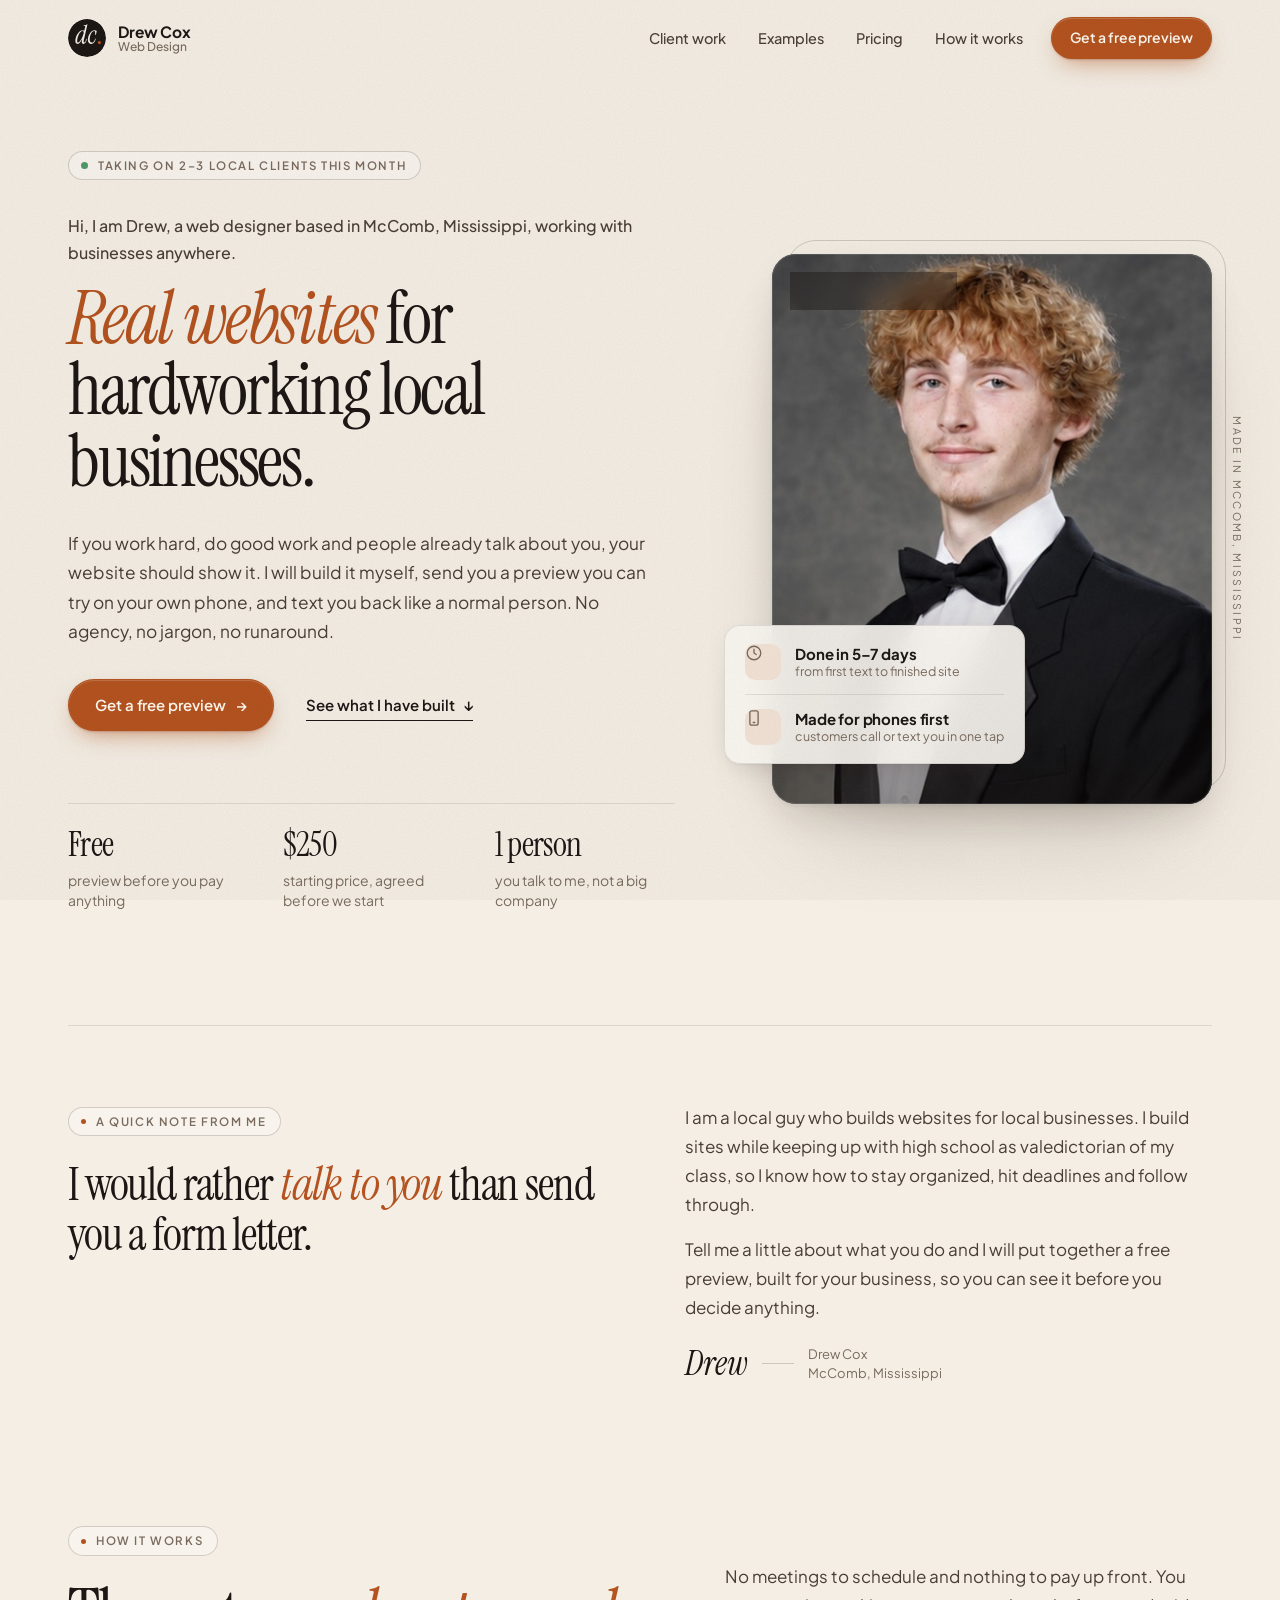
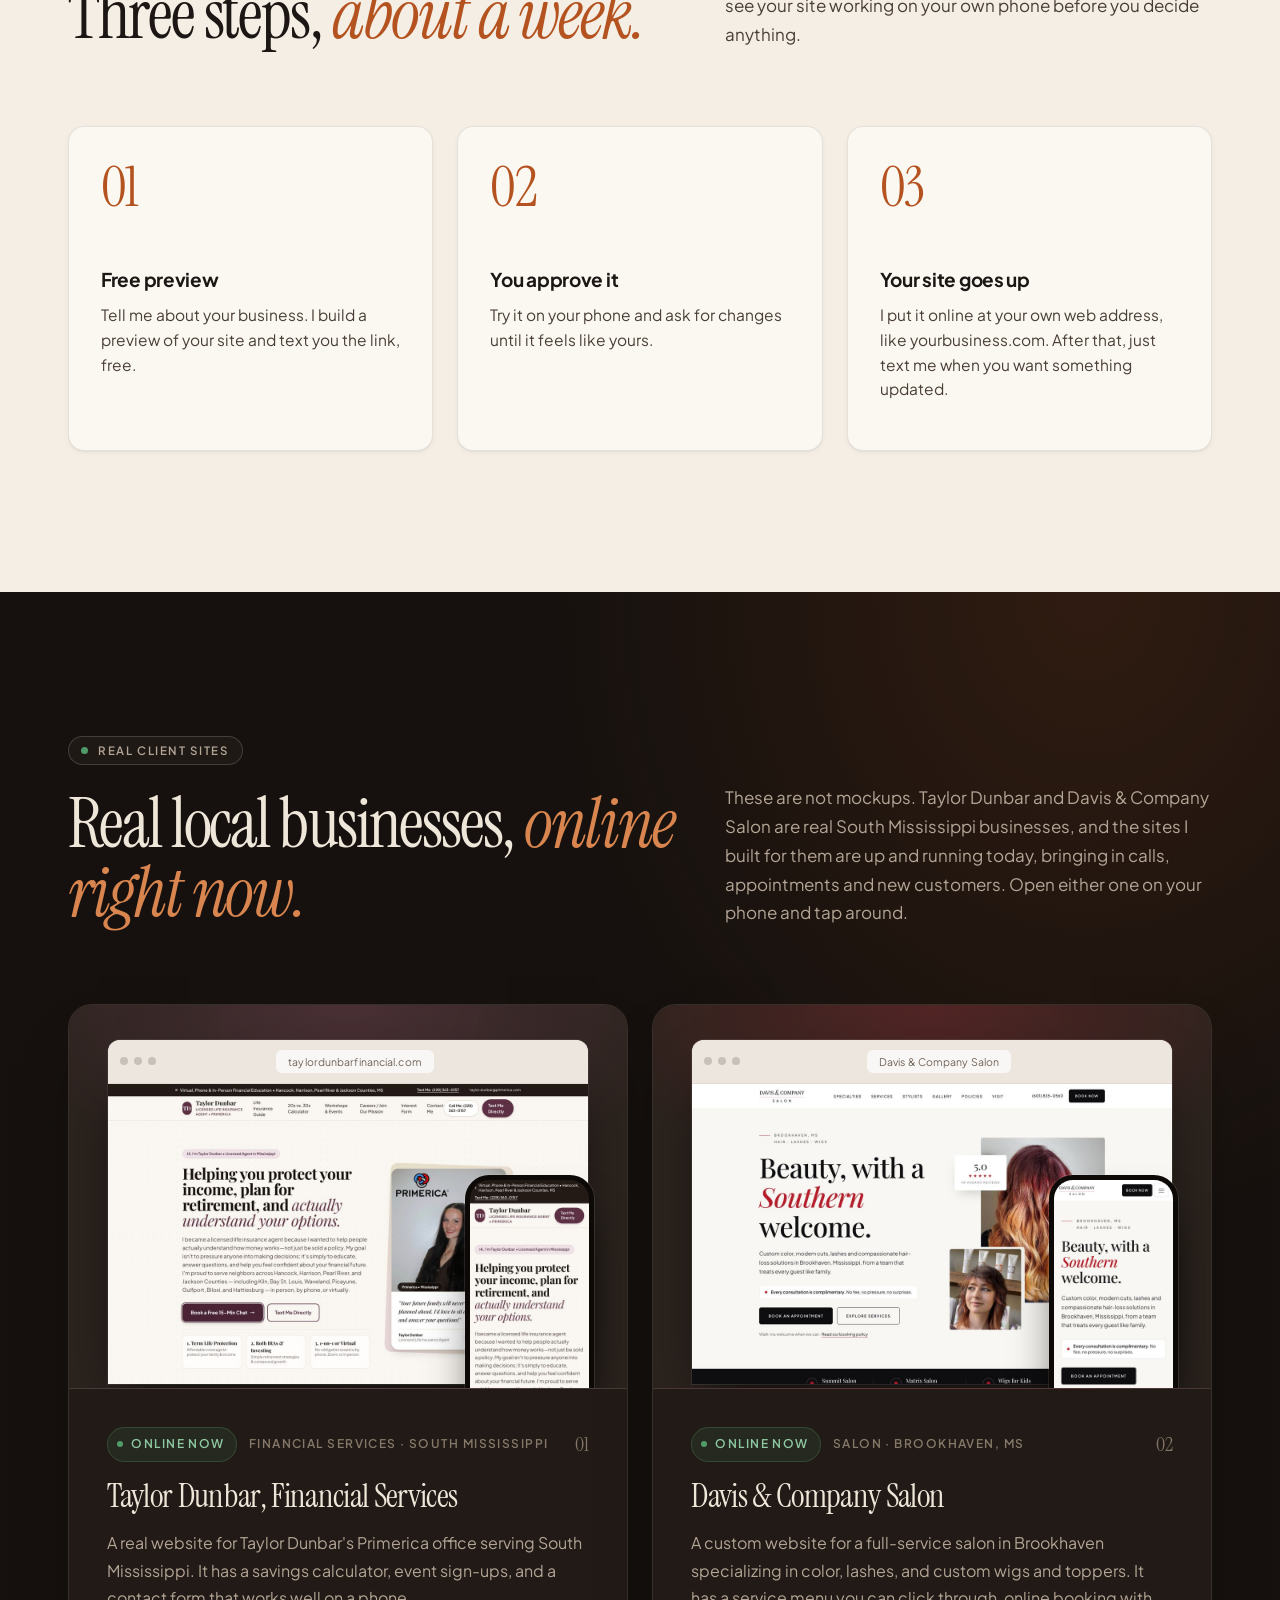
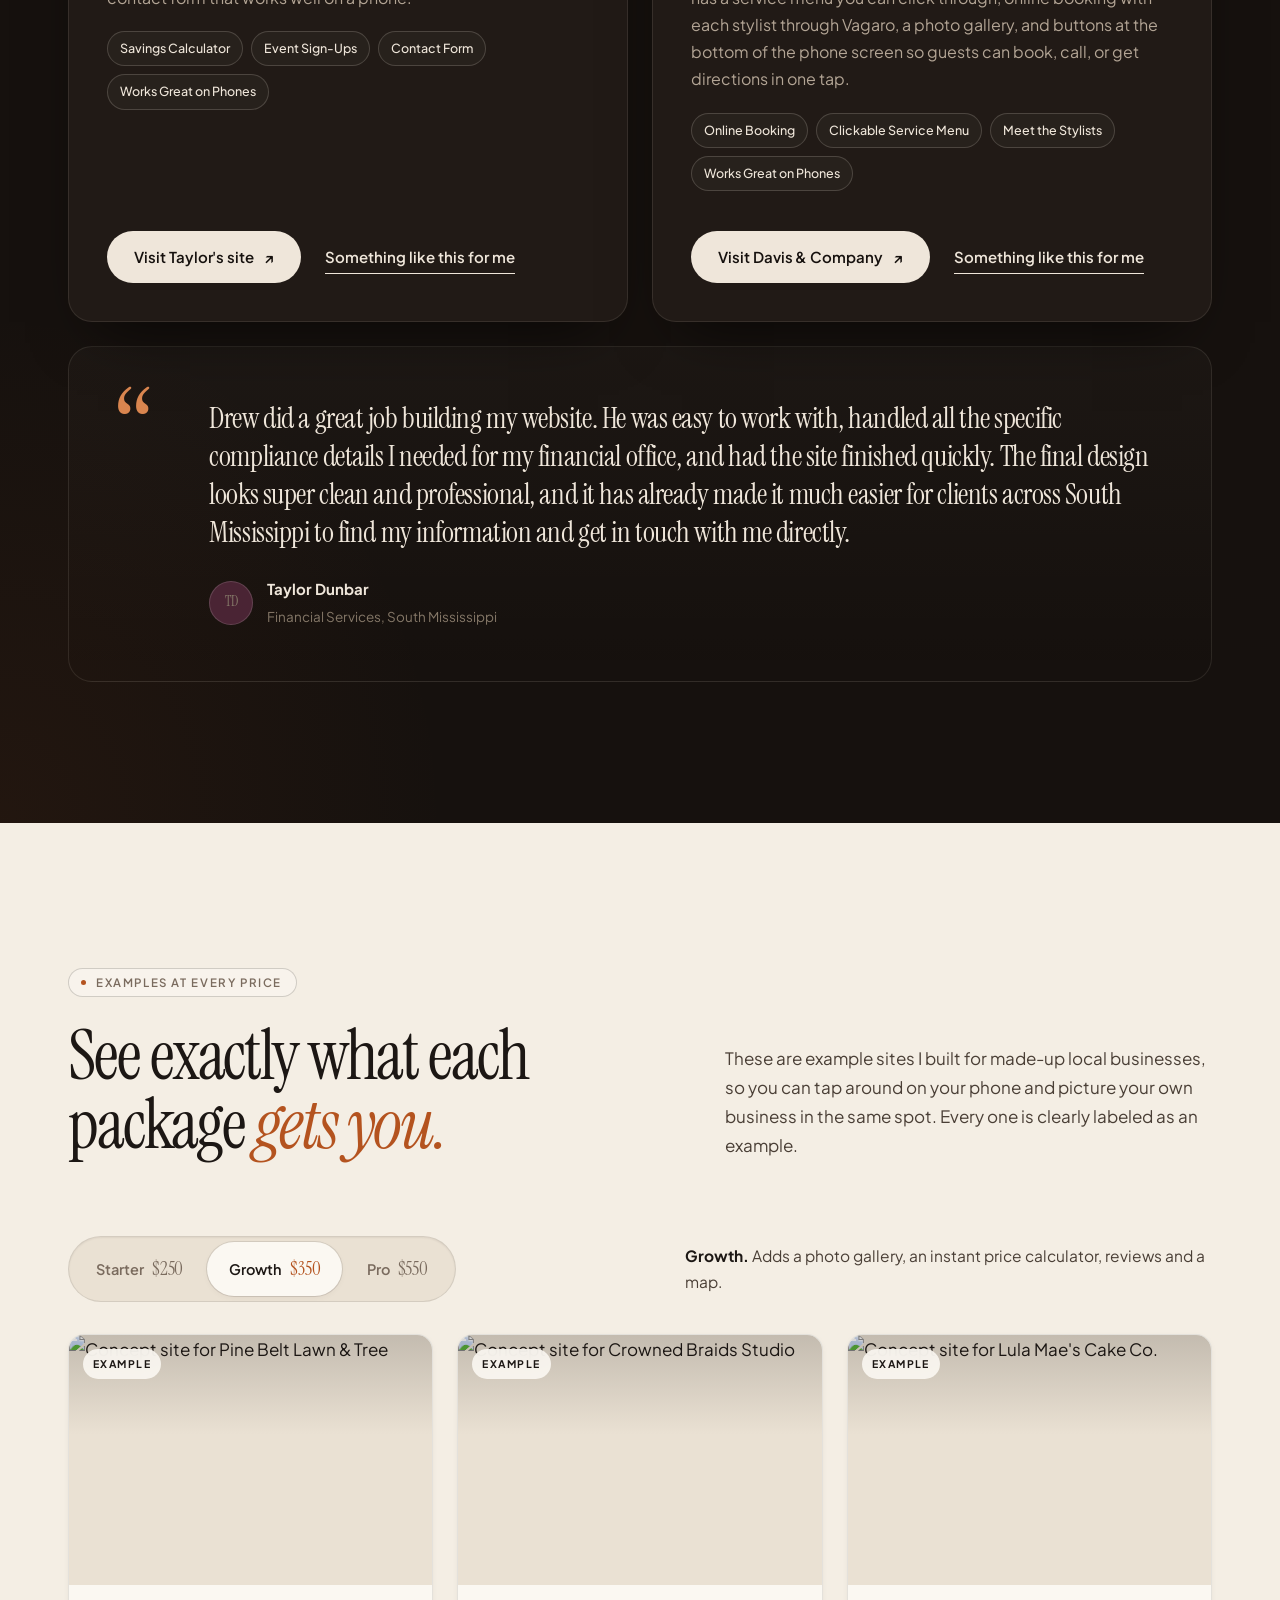
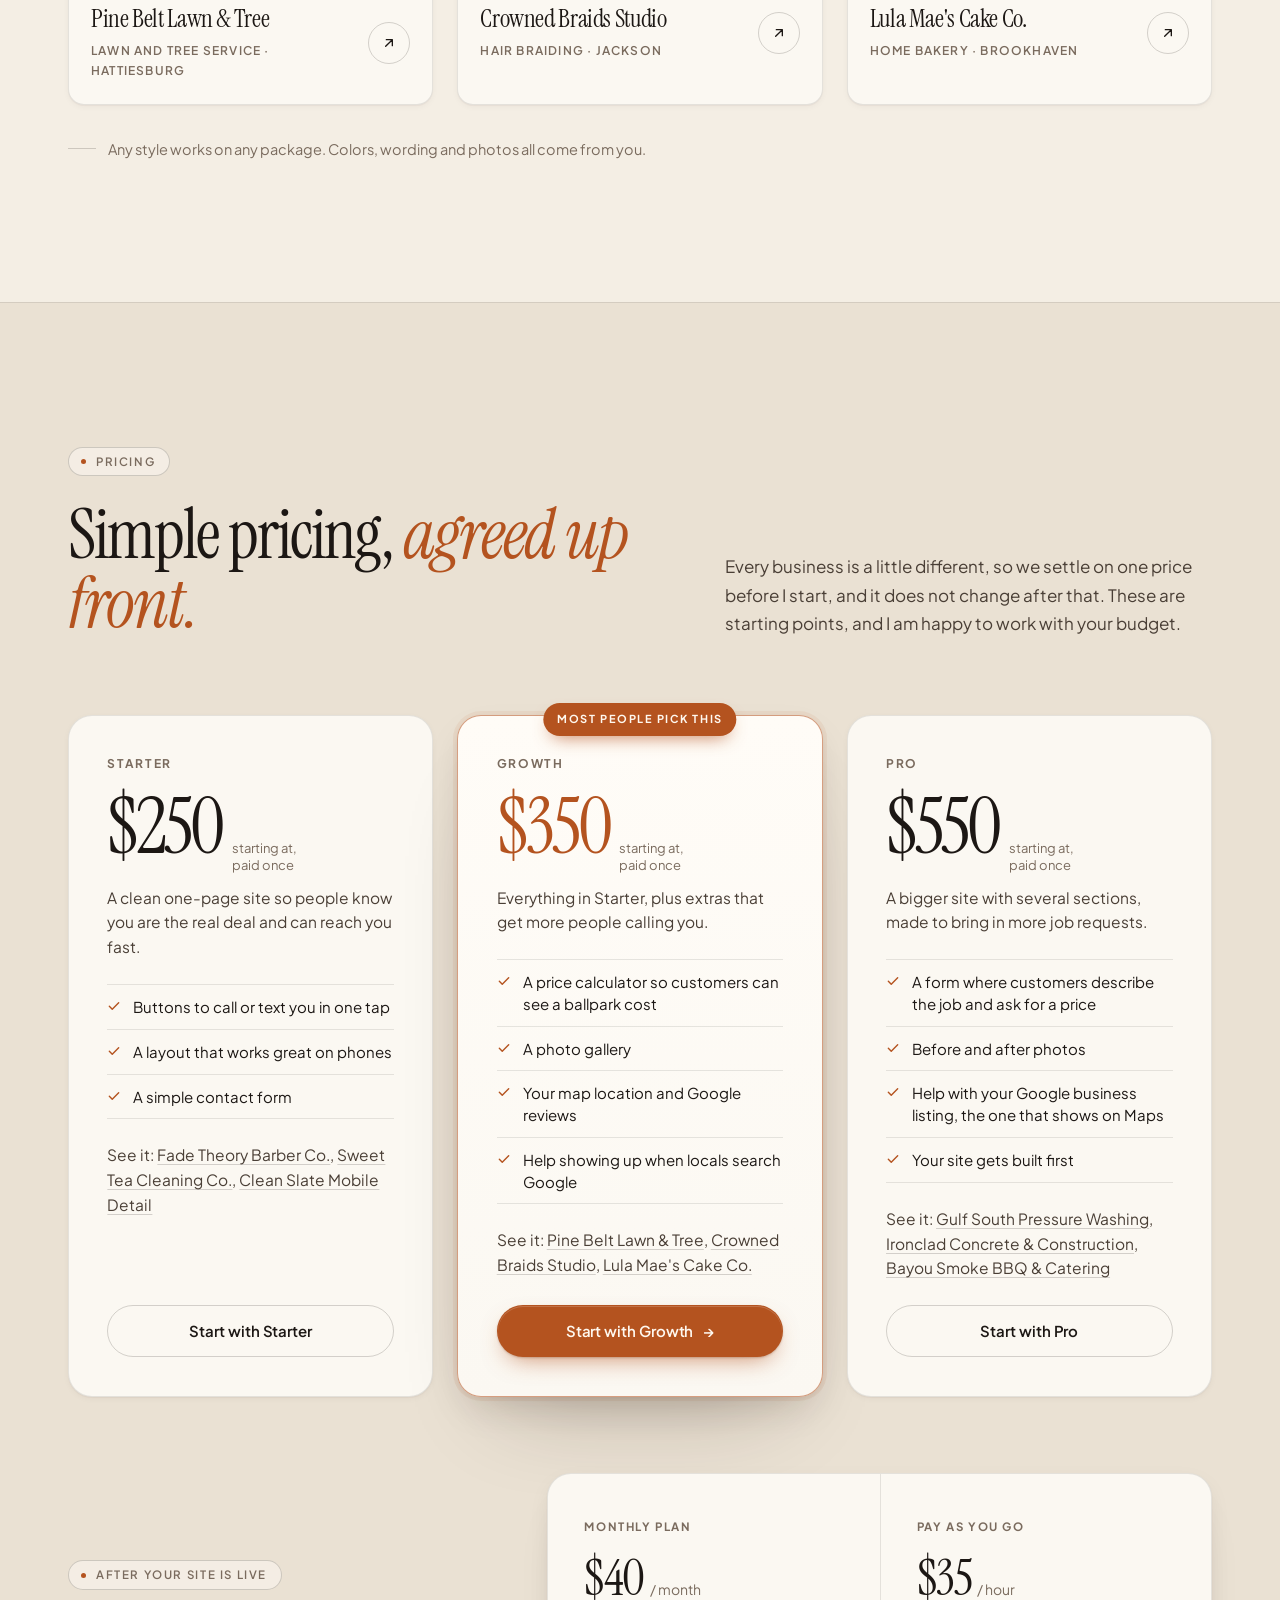
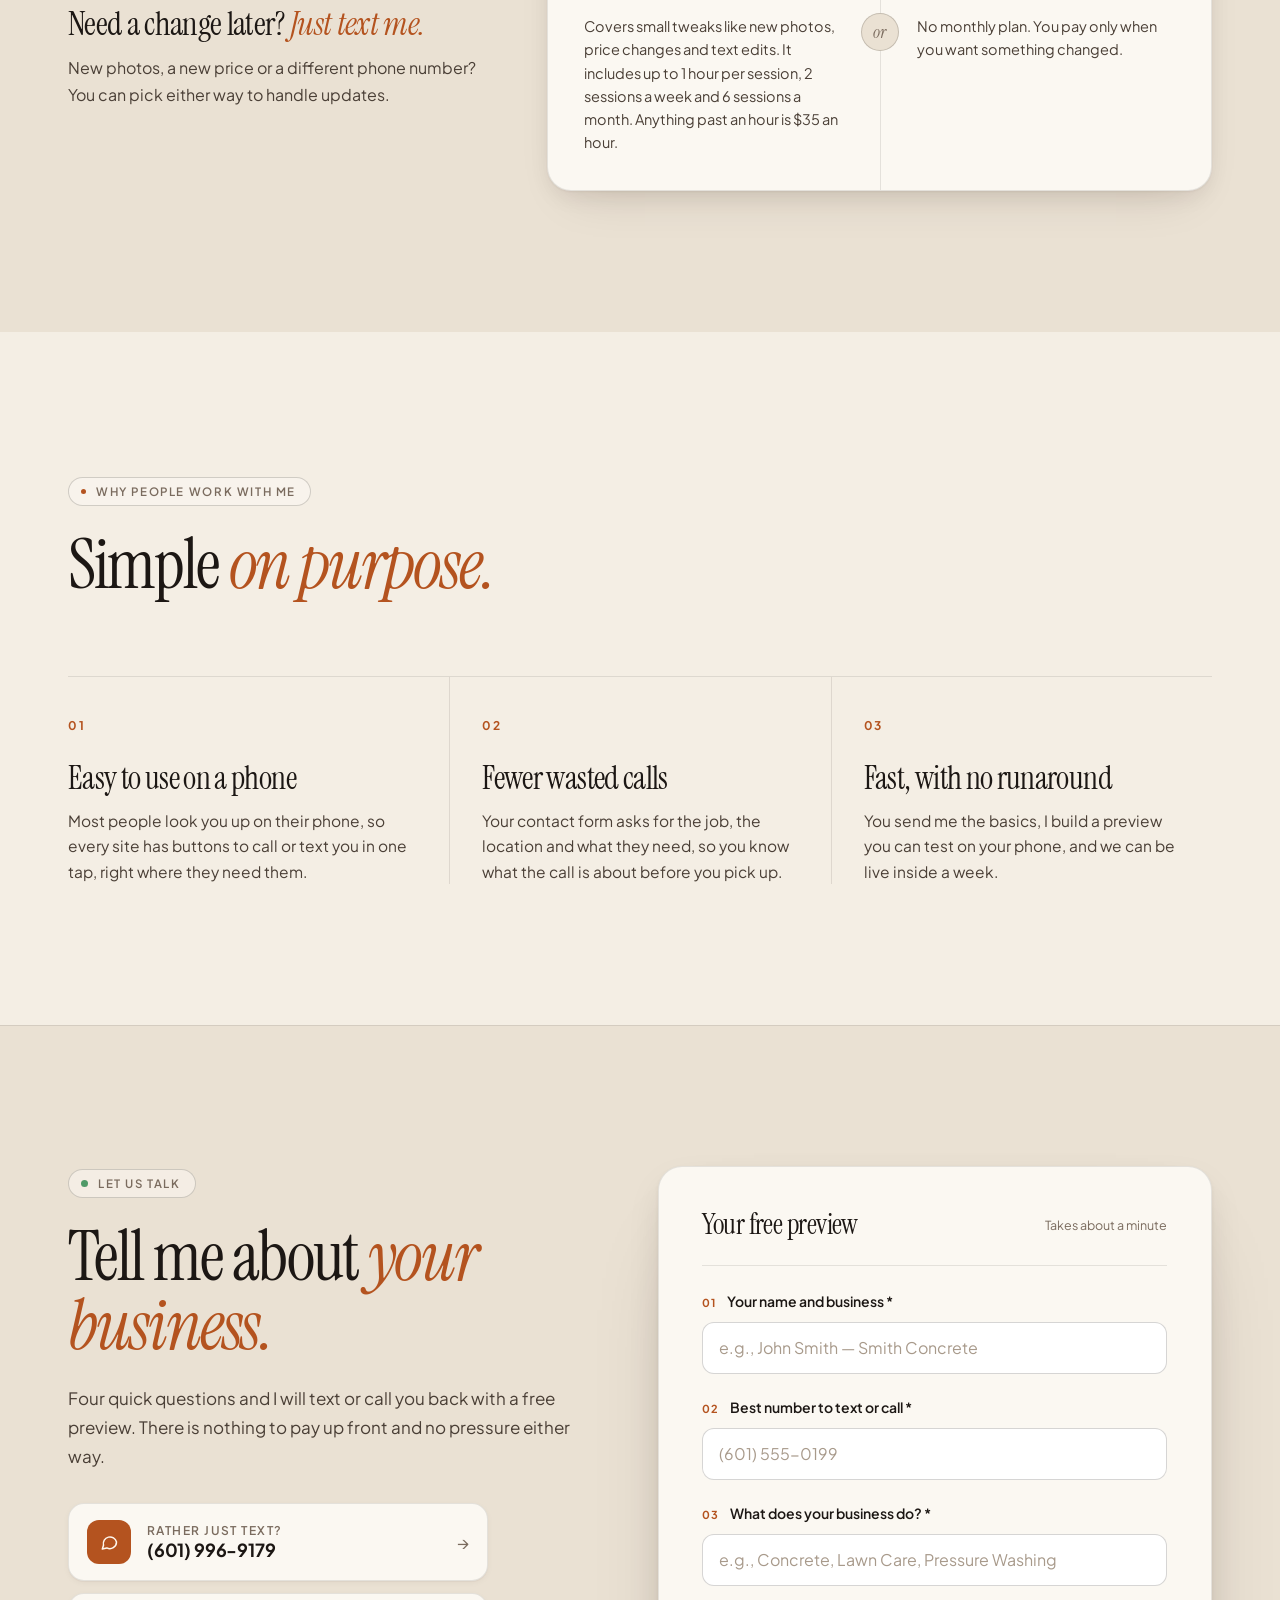
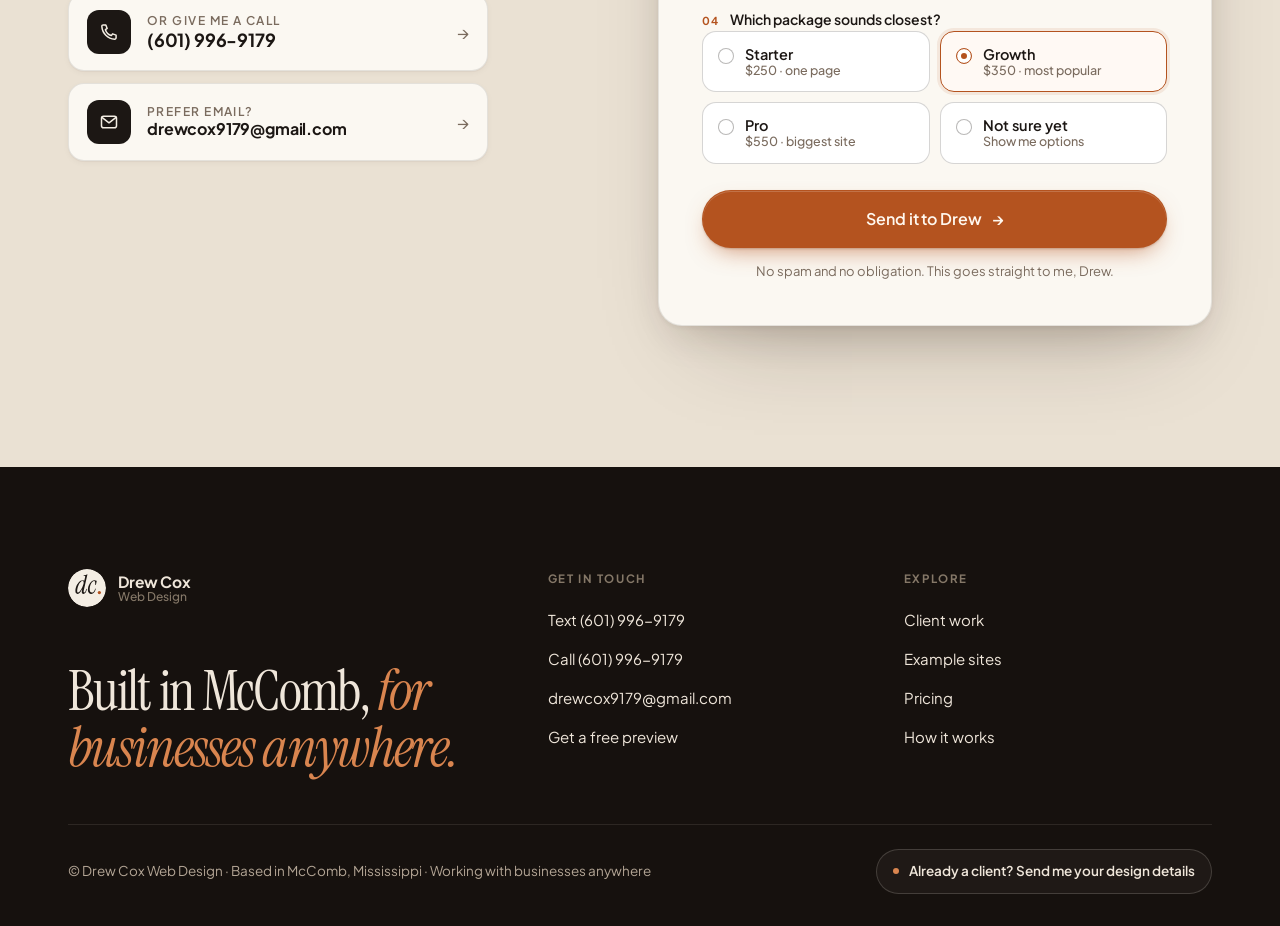
==== commit e44f8cc9: "New logo, plain footer link, not Mississippi-only wording, search setup (schema, sitemap, robots, ca" ====
--- a/index.html
+++ b/index.html
@@ -3,17 +3,58 @@
 <head>
   <meta charset="UTF-8" />
   <meta name="viewport" content="width=device-width, initial-scale=1.0, viewport-fit=cover" />
-  <meta name="description" content="Websites for local businesses in McComb and South Mississippi. Free preview first, one flat price starting at $250, live in about a week.">
+  <meta name="description" content="Drew Cox builds custom websites for small and local businesses, from his home base in McComb, Mississippi to anywhere. Free preview first, one flat price starting at $250, live in about a week.">
   <meta name="theme-color" content="#F4EEE4">
   <link rel="icon" href="/favicon.svg" type="image/svg+xml">
   <link rel="apple-touch-icon" href="/assets/apple-touch-icon.png">
   <meta property="og:type" content="website">
   <meta property="og:url" content="https://drewcoxwebdesign.com/">
-  <meta property="og:title" content="Drew Cox Web Design | Websites for local Mississippi businesses">
+  <meta property="og:title" content="Drew Cox Web Design | Real websites for local businesses">
   <meta property="og:description" content="Free preview first. One flat price starting at $250. Live in about a week.">
   <meta property="og:image" content="https://drewcoxwebdesign.com/assets/og-image.jpg">
   <meta name="twitter:card" content="summary_large_image">
-  <title>Drew Cox Web Design | Websites for Local Businesses in McComb and South Mississippi</title>
+  <title>Drew Cox | Web Designer for Local Businesses | Drew Cox Web Design</title>
+  <link rel="canonical" href="https://drewcoxwebdesign.com/">
+  <script type="application/ld+json">
+  {
+    "@context": "https://schema.org",
+    "@graph": [
+      {
+        "@type": "ProfessionalService",
+        "@id": "https://drewcoxwebdesign.com/#business",
+        "name": "Drew Cox Web Design",
+        "alternateName": "Drew Cox",
+        "description": "Custom websites for small and local businesses. Free preview first, one flat price starting at $250, live in about a week.",
+        "url": "https://drewcoxwebdesign.com/",
+        "logo": "https://drewcoxwebdesign.com/assets/logo-mark.svg",
+        "image": "https://drewcoxwebdesign.com/assets/drew.jpg",
+        "telephone": "+1-601-996-9179",
+        "priceRange": "$250-$550",
+        "address": { "@type": "PostalAddress", "addressLocality": "McComb", "addressRegion": "MS", "addressCountry": "US" },
+        "areaServed": { "@type": "Country", "name": "United States" },
+        "founder": { "@id": "https://drewcoxwebdesign.com/#drew" }
+      },
+      {
+        "@type": "Person",
+        "@id": "https://drewcoxwebdesign.com/#drew",
+        "name": "Drew Cox",
+        "jobTitle": "Web Designer",
+        "url": "https://drewcoxwebdesign.com/",
+        "image": "https://drewcoxwebdesign.com/assets/drew.jpg",
+        "homeLocation": { "@type": "Place", "name": "McComb, Mississippi" },
+        "worksFor": { "@id": "https://drewcoxwebdesign.com/#business" }
+      },
+      {
+        "@type": "WebSite",
+        "@id": "https://drewcoxwebdesign.com/#site",
+        "name": "Drew Cox Web Design",
+        "url": "https://drewcoxwebdesign.com/",
+        "publisher": { "@id": "https://drewcoxwebdesign.com/#business" }
+      }
+    ]
+  }
+  </script>
+
   <script>document.documentElement.classList.add('js');</script>
   <link rel="preconnect" href="https://fonts.googleapis.com">
   <link rel="preconnect" href="https://fonts.gstatic.com" crossorigin>
@@ -620,7 +661,7 @@
     .footer ul { list-style: none; display: grid; gap: 10px; }
     .footer ul a { color: var(--on-dark); text-decoration: none; font-size: 15px; transition: color .2s; }
     .footer ul a:hover { color: #E39A69; }
-    .footer .brand-mark { background: var(--on-dark); color: var(--espresso); }
+    svg.brand-mark { display: block; flex-shrink: 0; background: none; box-shadow: none; padding: 0; border-radius: 50%; }
     .footer-bottom { display: flex; justify-content: space-between; align-items: center; gap: 14px 24px; flex-wrap: wrap; padding-top: var(--s5); font-size: 13.5px; }
     .footer-bottom > div { display: flex; align-items: center; gap: 12px; }
     .footer-link {
@@ -773,8 +814,8 @@
   <header class="nav" id="nav">
     <div class="wrap nav-inner">
       <a class="brand" href="#top" aria-label="Drew Cox Web Design, back to top">
-        <span class="brand-mark">dc</span>
-        <span class="brand-name">Drew Cox<span>Web Design &middot; McComb, MS</span></span>
+        <svg class="brand-mark" viewBox="0 0 120 120" width="38" height="38" aria-hidden="true"><circle cx="60" cy="60" r="60" fill="#1C1714"/><path d="M29.696999999999996 78.7452Q26.633399999999998 78.7452 24.977399999999996 76.1784Q23.321399999999997 73.6116 23.321399999999997 68.64359999999999Q23.321399999999997 63.924 24.646199999999997 59.163Q25.970999999999997 54.402 28.289399999999997 50.0964Q30.607799999999997 45.7908 33.5472 42.4788Q36.486599999999996 39.1668 39.7572 37.221000000000004Q43.0278 35.2752 46.257 35.2752Q48.492599999999996 35.2752 50.1486 36.434400000000004Q51.3078 37.1796 51.5562 35.9376L54.205799999999996 25.008000000000003Q54.6198 23.5176 54.2472 22.938000000000002Q53.8746 22.358400000000003 52.715399999999995 22.275600000000004L50.231399999999994 22.0272Q48.989399999999996 21.9444 49.155 20.9508Q49.3206 20.205600000000004 50.3142 20.04Q53.295 19.5432 55.6134 18.8394Q57.931799999999996 18.135600000000004 59.3394 16.976399999999998Q60.001799999999996 16.479599999999998 60.581399999999995 16.479599999999998Q61.574999999999996 16.479599999999998 61.3266 17.721600000000002L49.568999999999996 68.64359999999999Q48.327 74.0256 51.224999999999994 74.0256Q53.1294 74.0256 54.661199999999994 71.4588Q56.193 68.892 57.7662 63.51Q58.014599999999994 62.599199999999996 58.8426 62.599199999999996Q59.4222 62.599199999999996 59.5878 63.096Q59.7534 63.5928 59.587799999999994 64.2552Q58.014599999999994 72.0384 55.24079999999999 75.39179999999999Q52.467 78.7452 48.741 78.7452Q45.511799999999994 78.7452 44.145599999999995 76.0128Q42.779399999999995 73.2804 43.8558 68.5608L44.7666 64.752Q44.932199999999995 64.1724 44.559599999999996 64.08959999999999Q44.187 64.0068 43.938599999999994 64.5036Q39.9642 72.2868 36.4038 75.51599999999999Q32.843399999999995 78.7452 29.696999999999996 78.7452ZM31.684199999999997 74.5224Q33.6714 74.5224 36.072599999999994 72.1212Q38.4738 69.72 40.8336 65.91120000000001Q43.1934 62.1024 45.1806 57.714Q47.1678 53.3256 48.368399999999994 49.2684Q49.568999999999996 45.2112 49.568999999999996 42.396Q49.568999999999996 37.3452 46.0086 37.3452Q43.8558 37.3452 41.4546 39.291Q39.053399999999996 41.2368 36.8592 44.5488Q34.665 47.8608 32.8848 52.0422Q31.104599999999998 56.223600000000005 30.0282 60.736200000000004Q28.9518 65.2488 28.9518 69.5544Q28.9518 72.4524 29.7384 73.48740000000001Q30.525 74.5224 31.684199999999997 74.5224Z M73.2498 78.7452Q68.69579999999999 78.7452 65.71499999999999 74.9778Q62.734199999999994 71.21039999999999 62.734199999999994 65.3316Q62.734199999999994 59.784 64.5144 54.4434Q66.2946 49.1028 69.3168 44.7558Q72.339 40.4088 76.0236 37.842Q79.7082 35.2752 83.4342 35.2752Q87.40859999999999 35.2752 90.14099999999999 37.428Q90.55499999999999 37.7592 90.6378 37.9662Q90.72059999999999 38.1732 90.55499999999999 38.8356L88.3194 49.6824Q88.071 50.8416 87.243 50.8416Q86.3322 50.8416 86.16659999999999 49.599599999999995L85.7526 43.720800000000004Q85.5042 39.912 84.6348 38.7528Q83.7654 37.5936 82.1094 37.5936Q79.791 37.5936 77.3898 39.870599999999996Q74.98859999999999 42.1476 72.96 45.9978Q70.9314 49.848 69.73079999999999 54.5262Q68.5302 59.2044 68.5302 64.0068Q68.5302 74.4396 75.3198 74.4396Q78.54899999999999 74.4396 81.15719999999999 71.4588Q83.7654 68.478 86.001 62.1852Q86.2494 61.3572 87.1602 61.3572Q87.657 61.3572 87.7398 61.7298Q87.8226 62.1024 87.57419999999999 63.1788Q86.7462 67.7328 84.5934 71.21039999999999Q82.44059999999999 74.688 79.50119999999998 76.7166Q76.56179999999999 78.7452 73.2498 78.7452Z" fill="#F4EEE4"/><circle cx="98.95" cy="74.40" r="5.10" fill="#B4531F"/></svg>
+        <span class="brand-name">Drew Cox<span>Web Design</span></span>
       </a>
       <nav class="nav-links" aria-label="Main">
         <a href="#work">Client work</a>
@@ -793,8 +834,8 @@
       <div class="wrap hero-grid">
         <div>
           <span class="label live" data-reveal>Taking on 2&ndash;3 local clients this month</span>
-          <p class="hero-hi" data-reveal>Hi, I am Drew, a web designer in McComb, Mississippi.</p>
-          <h1 class="display" data-reveal><em>Real websites</em> for the businesses in our corner of Mississippi.</h1>
+          <p class="hero-hi" data-reveal>Hi, I am Drew, a web designer based in McComb, Mississippi, working with businesses anywhere.</p>
+          <h1 class="display" data-reveal><em>Real websites</em> for hardworking local businesses.</h1>
           <p class="lead" data-reveal>If you work hard, do good work and people already talk about you, your website should show it. I will build it myself, send you a preview you can try on your own phone, and text you back like a normal person. No agency, no jargon, no runaround.</p>
           <div class="hero-actions" data-reveal>
             <a href="#preview-sec" class="btn btn-primary">Get a free preview <span class="arr" aria-hidden="true">&rarr;</span></a>
@@ -1209,8 +1250,8 @@
     <div class="wrap">
       <div class="footer-top">
         <div>
-          <a class="brand" href="#top" style="color:var(--on-dark);margin-bottom:28px"><span class="brand-mark">dc</span><span class="brand-name">Drew Cox<span style="color:var(--on-dark-3)">Web Design</span></span></a>
-          <p class="h2" style="margin-top:28px">Built in McComb, <em>for our corner of Mississippi.</em></p>
+          <a class="brand" href="#top" style="color:var(--on-dark);margin-bottom:28px"><svg class="brand-mark" viewBox="0 0 120 120" width="38" height="38" aria-hidden="true"><circle cx="60" cy="60" r="60" fill="#F4EEE4"/><path d="M29.696999999999996 78.7452Q26.633399999999998 78.7452 24.977399999999996 76.1784Q23.321399999999997 73.6116 23.321399999999997 68.64359999999999Q23.321399999999997 63.924 24.646199999999997 59.163Q25.970999999999997 54.402 28.289399999999997 50.0964Q30.607799999999997 45.7908 33.5472 42.4788Q36.486599999999996 39.1668 39.7572 37.221000000000004Q43.0278 35.2752 46.257 35.2752Q48.492599999999996 35.2752 50.1486 36.434400000000004Q51.3078 37.1796 51.5562 35.9376L54.205799999999996 25.008000000000003Q54.6198 23.5176 54.2472 22.938000000000002Q53.8746 22.358400000000003 52.715399999999995 22.275600000000004L50.231399999999994 22.0272Q48.989399999999996 21.9444 49.155 20.9508Q49.3206 20.205600000000004 50.3142 20.04Q53.295 19.5432 55.6134 18.8394Q57.931799999999996 18.135600000000004 59.3394 16.976399999999998Q60.001799999999996 16.479599999999998 60.581399999999995 16.479599999999998Q61.574999999999996 16.479599999999998 61.3266 17.721600000000002L49.568999999999996 68.64359999999999Q48.327 74.0256 51.224999999999994 74.0256Q53.1294 74.0256 54.661199999999994 71.4588Q56.193 68.892 57.7662 63.51Q58.014599999999994 62.599199999999996 58.8426 62.599199999999996Q59.4222 62.599199999999996 59.5878 63.096Q59.7534 63.5928 59.587799999999994 64.2552Q58.014599999999994 72.0384 55.24079999999999 75.39179999999999Q52.467 78.7452 48.741 78.7452Q45.511799999999994 78.7452 44.145599999999995 76.0128Q42.779399999999995 73.2804 43.8558 68.5608L44.7666 64.752Q44.932199999999995 64.1724 44.559599999999996 64.08959999999999Q44.187 64.0068 43.938599999999994 64.5036Q39.9642 72.2868 36.4038 75.51599999999999Q32.843399999999995 78.7452 29.696999999999996 78.7452ZM31.684199999999997 74.5224Q33.6714 74.5224 36.072599999999994 72.1212Q38.4738 69.72 40.8336 65.91120000000001Q43.1934 62.1024 45.1806 57.714Q47.1678 53.3256 48.368399999999994 49.2684Q49.568999999999996 45.2112 49.568999999999996 42.396Q49.568999999999996 37.3452 46.0086 37.3452Q43.8558 37.3452 41.4546 39.291Q39.053399999999996 41.2368 36.8592 44.5488Q34.665 47.8608 32.8848 52.0422Q31.104599999999998 56.223600000000005 30.0282 60.736200000000004Q28.9518 65.2488 28.9518 69.5544Q28.9518 72.4524 29.7384 73.48740000000001Q30.525 74.5224 31.684199999999997 74.5224Z M73.2498 78.7452Q68.69579999999999 78.7452 65.71499999999999 74.9778Q62.734199999999994 71.21039999999999 62.734199999999994 65.3316Q62.734199999999994 59.784 64.5144 54.4434Q66.2946 49.1028 69.3168 44.7558Q72.339 40.4088 76.0236 37.842Q79.7082 35.2752 83.4342 35.2752Q87.40859999999999 35.2752 90.14099999999999 37.428Q90.55499999999999 37.7592 90.6378 37.9662Q90.72059999999999 38.1732 90.55499999999999 38.8356L88.3194 49.6824Q88.071 50.8416 87.243 50.8416Q86.3322 50.8416 86.16659999999999 49.599599999999995L85.7526 43.720800000000004Q85.5042 39.912 84.6348 38.7528Q83.7654 37.5936 82.1094 37.5936Q79.791 37.5936 77.3898 39.870599999999996Q74.98859999999999 42.1476 72.96 45.9978Q70.9314 49.848 69.73079999999999 54.5262Q68.5302 59.2044 68.5302 64.0068Q68.5302 74.4396 75.3198 74.4396Q78.54899999999999 74.4396 81.15719999999999 71.4588Q83.7654 68.478 86.001 62.1852Q86.2494 61.3572 87.1602 61.3572Q87.657 61.3572 87.7398 61.7298Q87.8226 62.1024 87.57419999999999 63.1788Q86.7462 67.7328 84.5934 71.21039999999999Q82.44059999999999 74.688 79.50119999999998 76.7166Q76.56179999999999 78.7452 73.2498 78.7452Z" fill="#1C1714"/><circle cx="98.95" cy="74.40" r="5.10" fill="#B4531F"/></svg><span class="brand-name">Drew Cox<span style="color:var(--on-dark-3)">Web Design</span></span></a>
+          <p class="h2" style="margin-top:28px">Built in McComb, <em>for businesses anywhere.</em></p>
         </div>
         <div>
           <h4>Get in touch</h4>
@@ -1232,8 +1273,8 @@
         </div>
       </div>
       <div class="footer-bottom">
-        <div>&copy; Drew Cox Web Design &middot; McComb and South Mississippi</div>
-        <button type="button" class="footer-link" onclick="openOnboarding()">Already a client? Complete your design onboarding</button>
+        <div>&copy; Drew Cox Web Design &middot; Based in McComb, Mississippi &middot; Working with businesses anywhere</div>
+        <button type="button" class="footer-link" onclick="openOnboarding()">Already a client? Send me your design details</button>
       </div>
     </div>
   </footer>
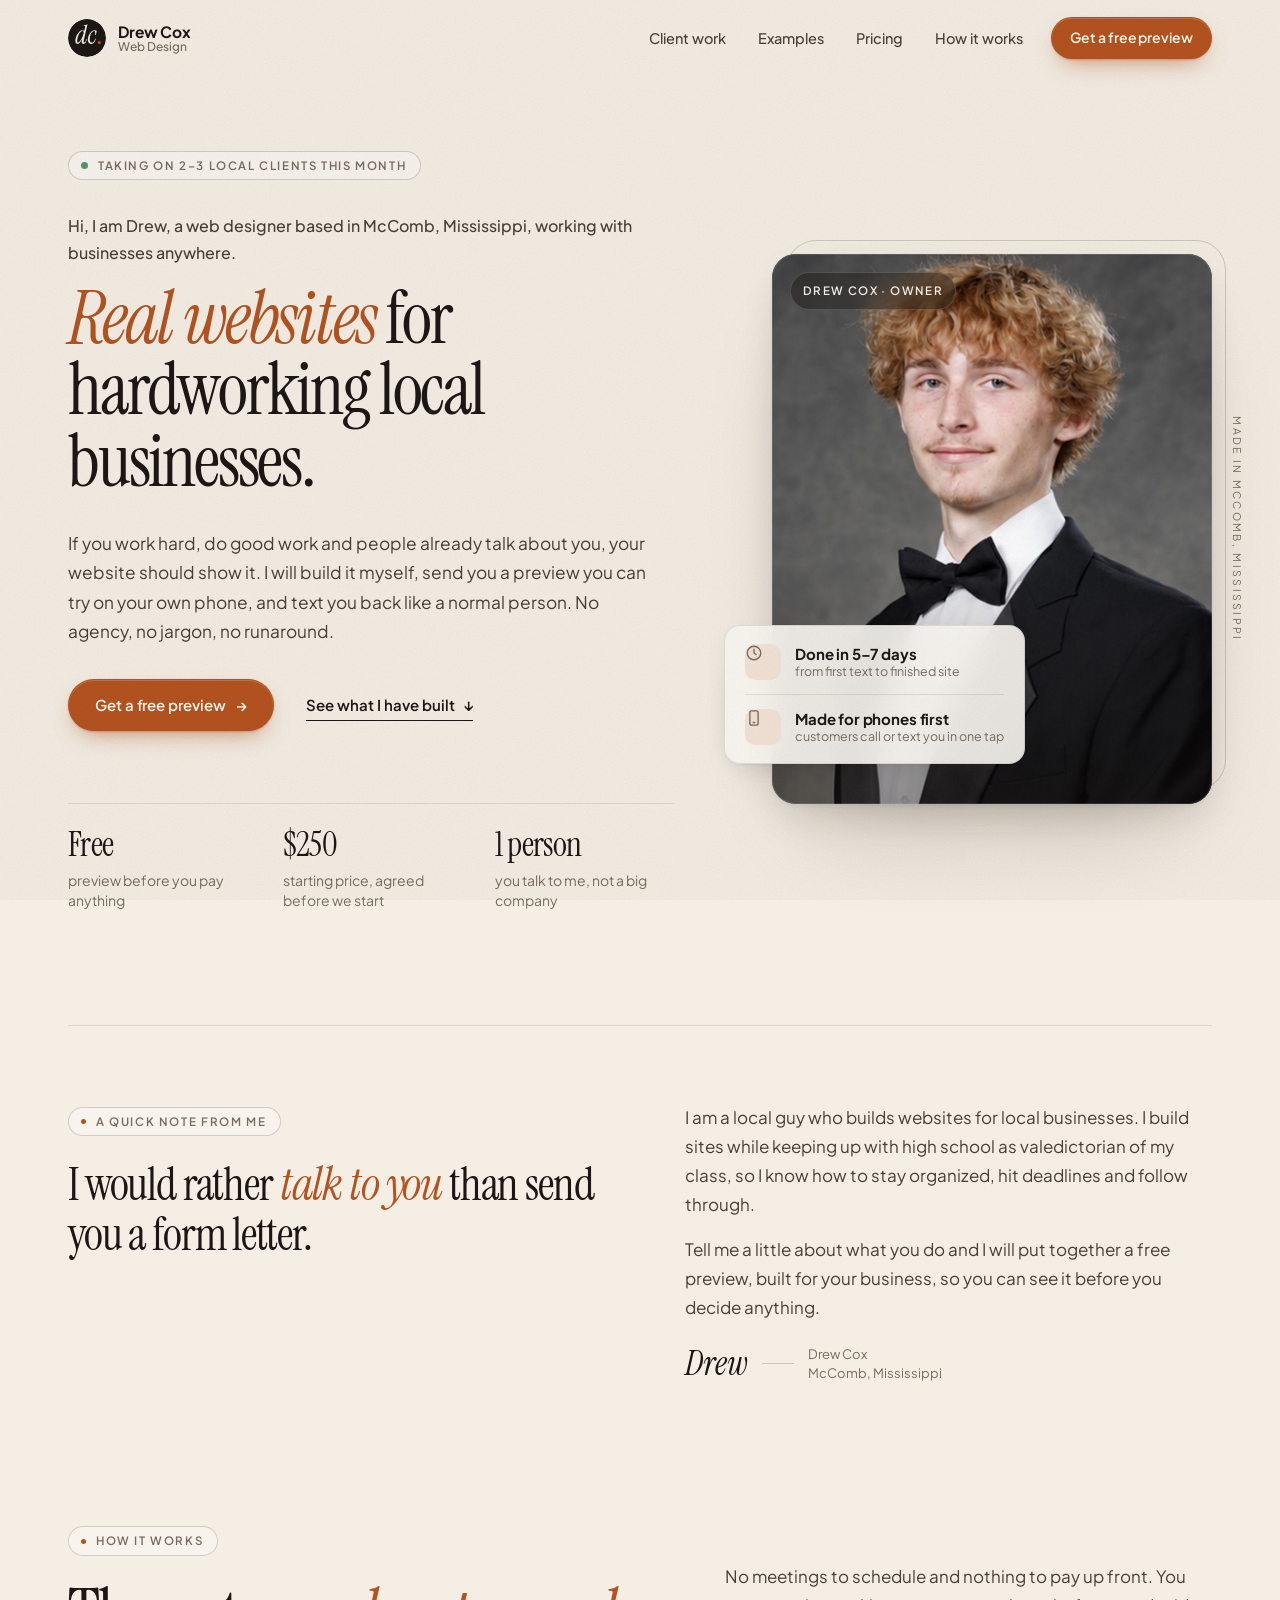
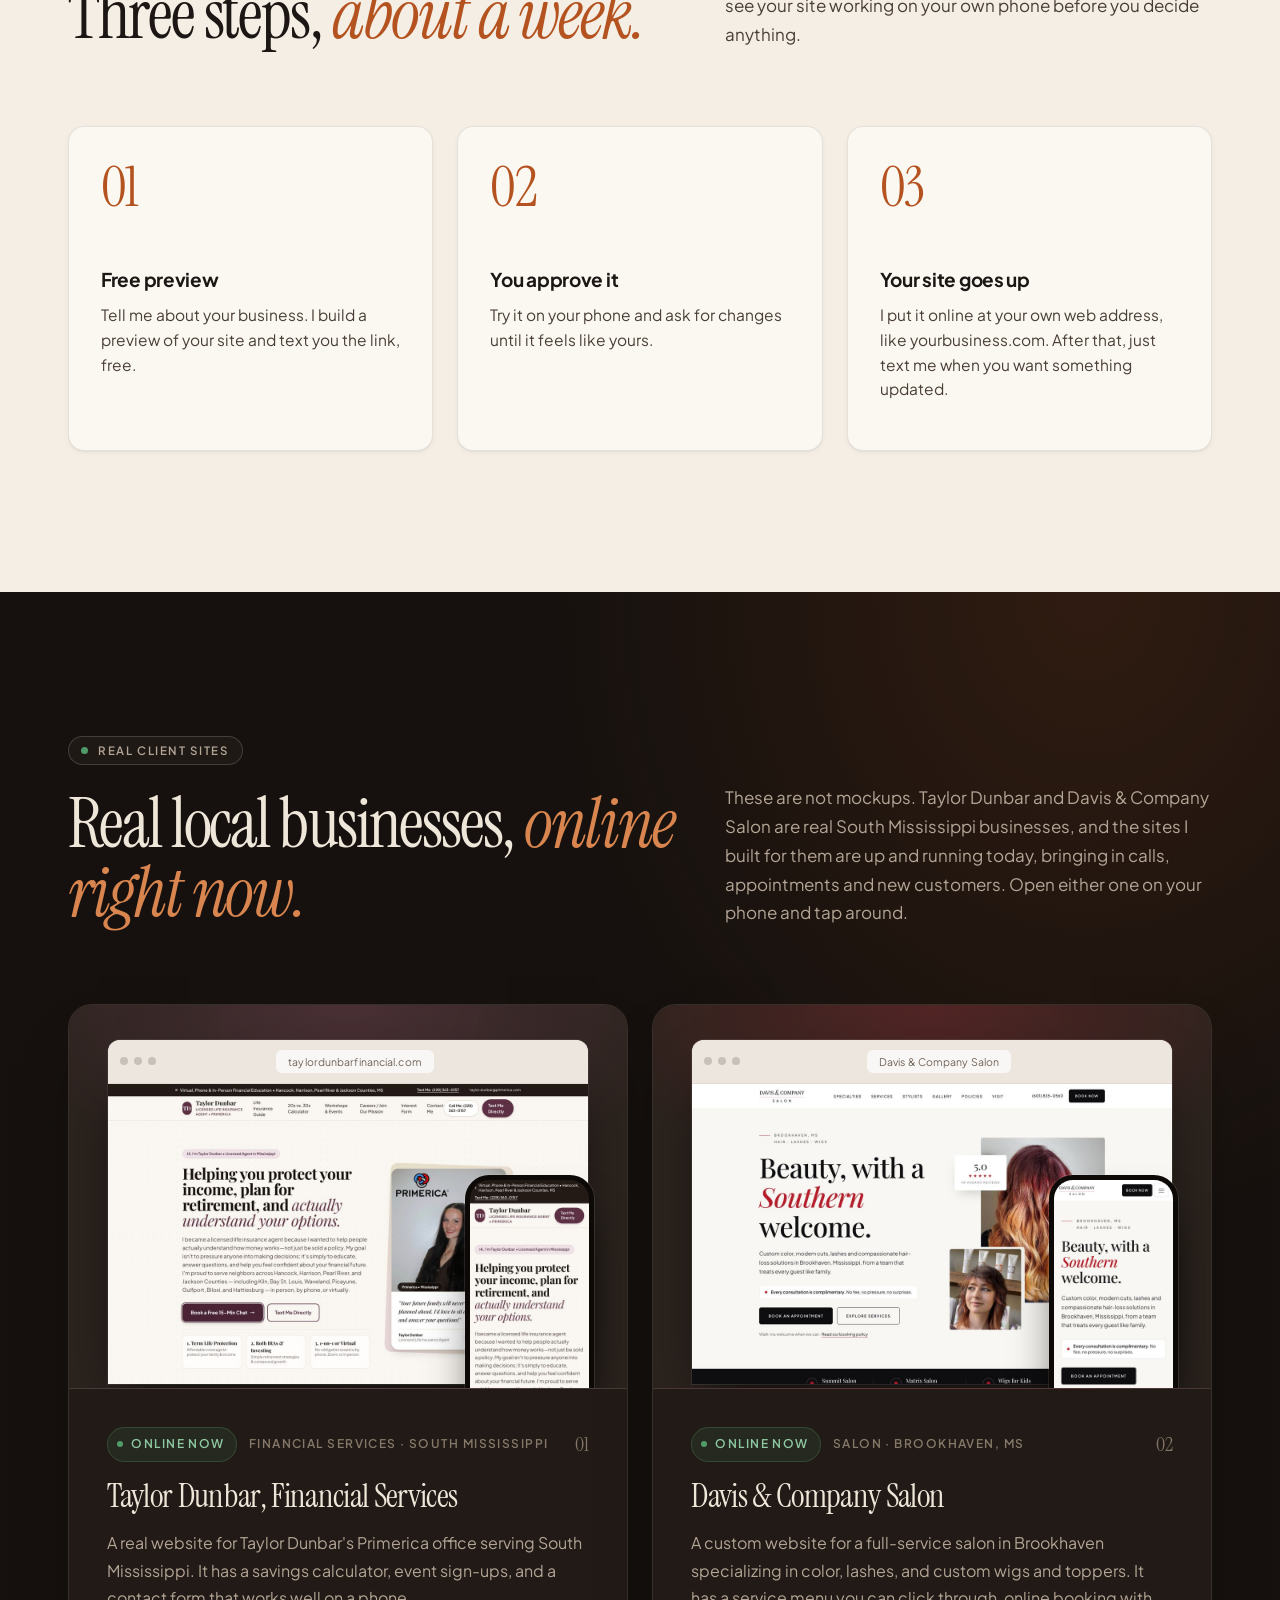
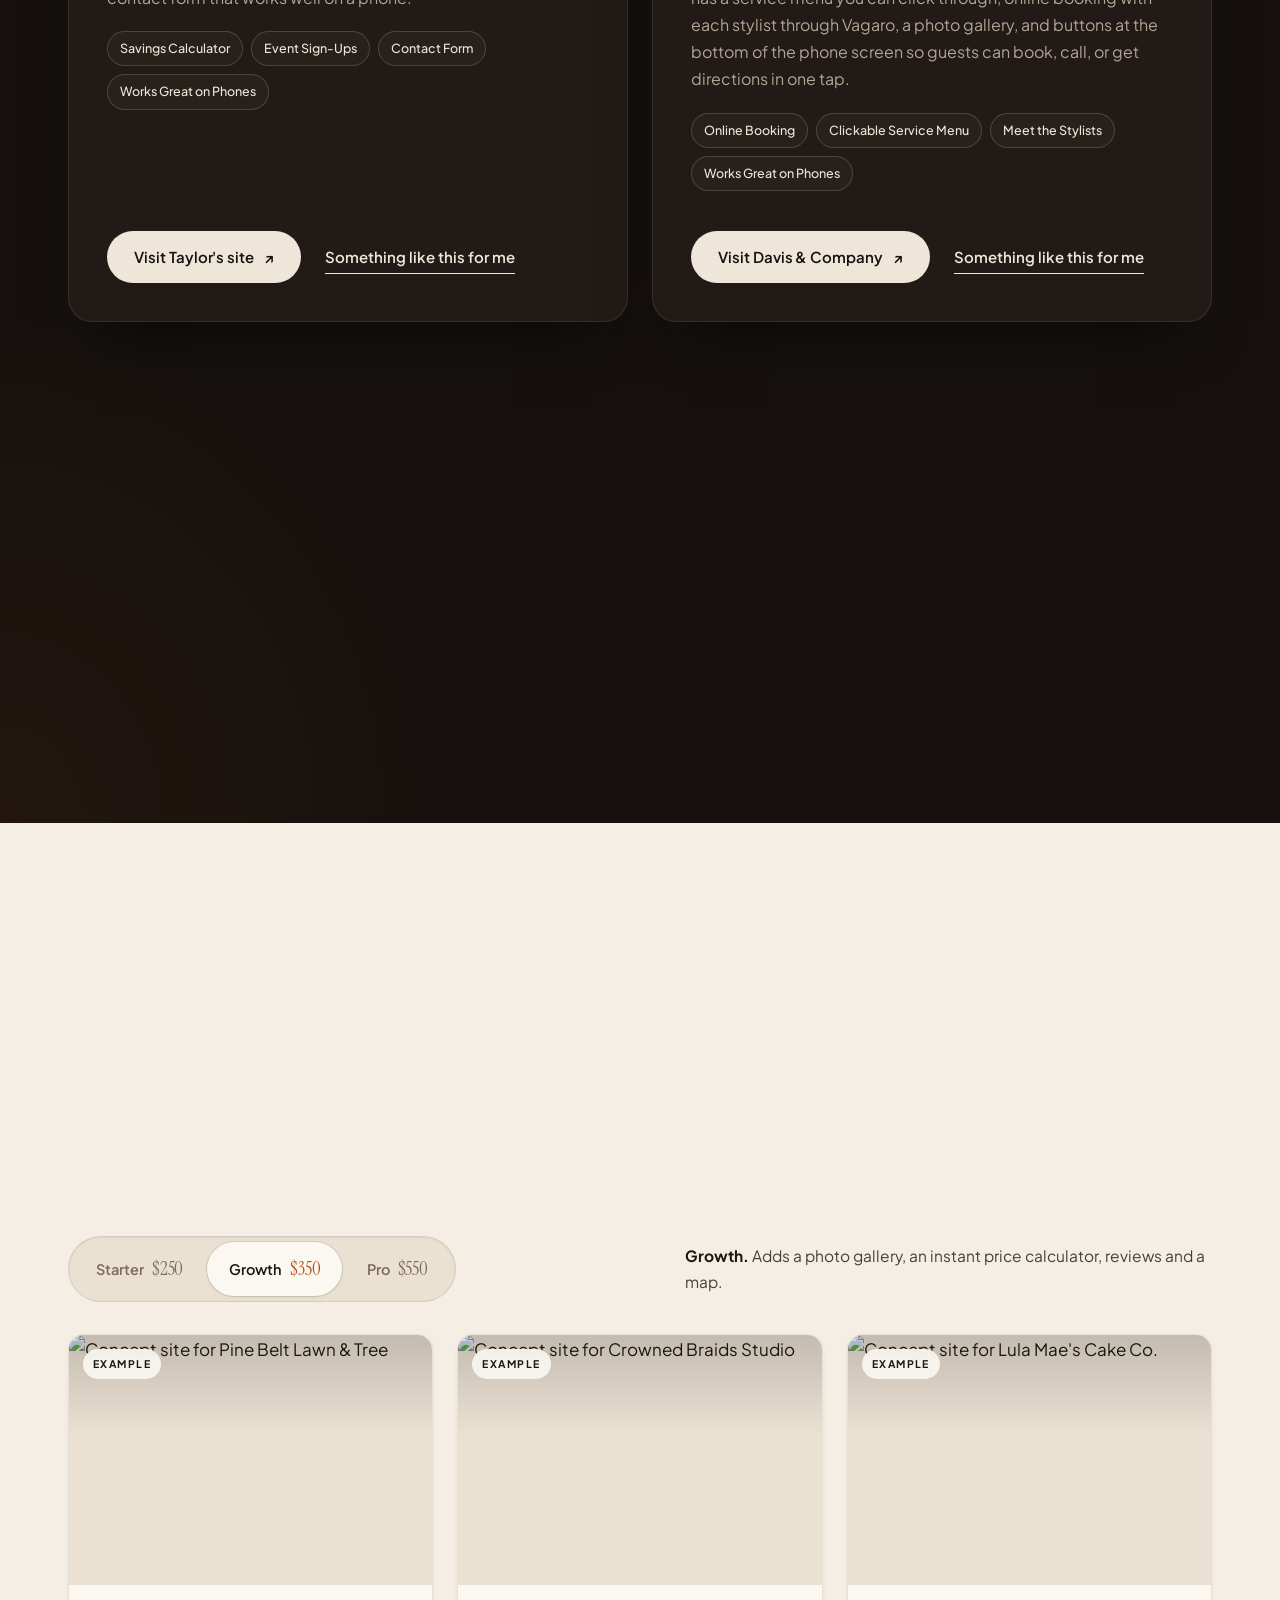
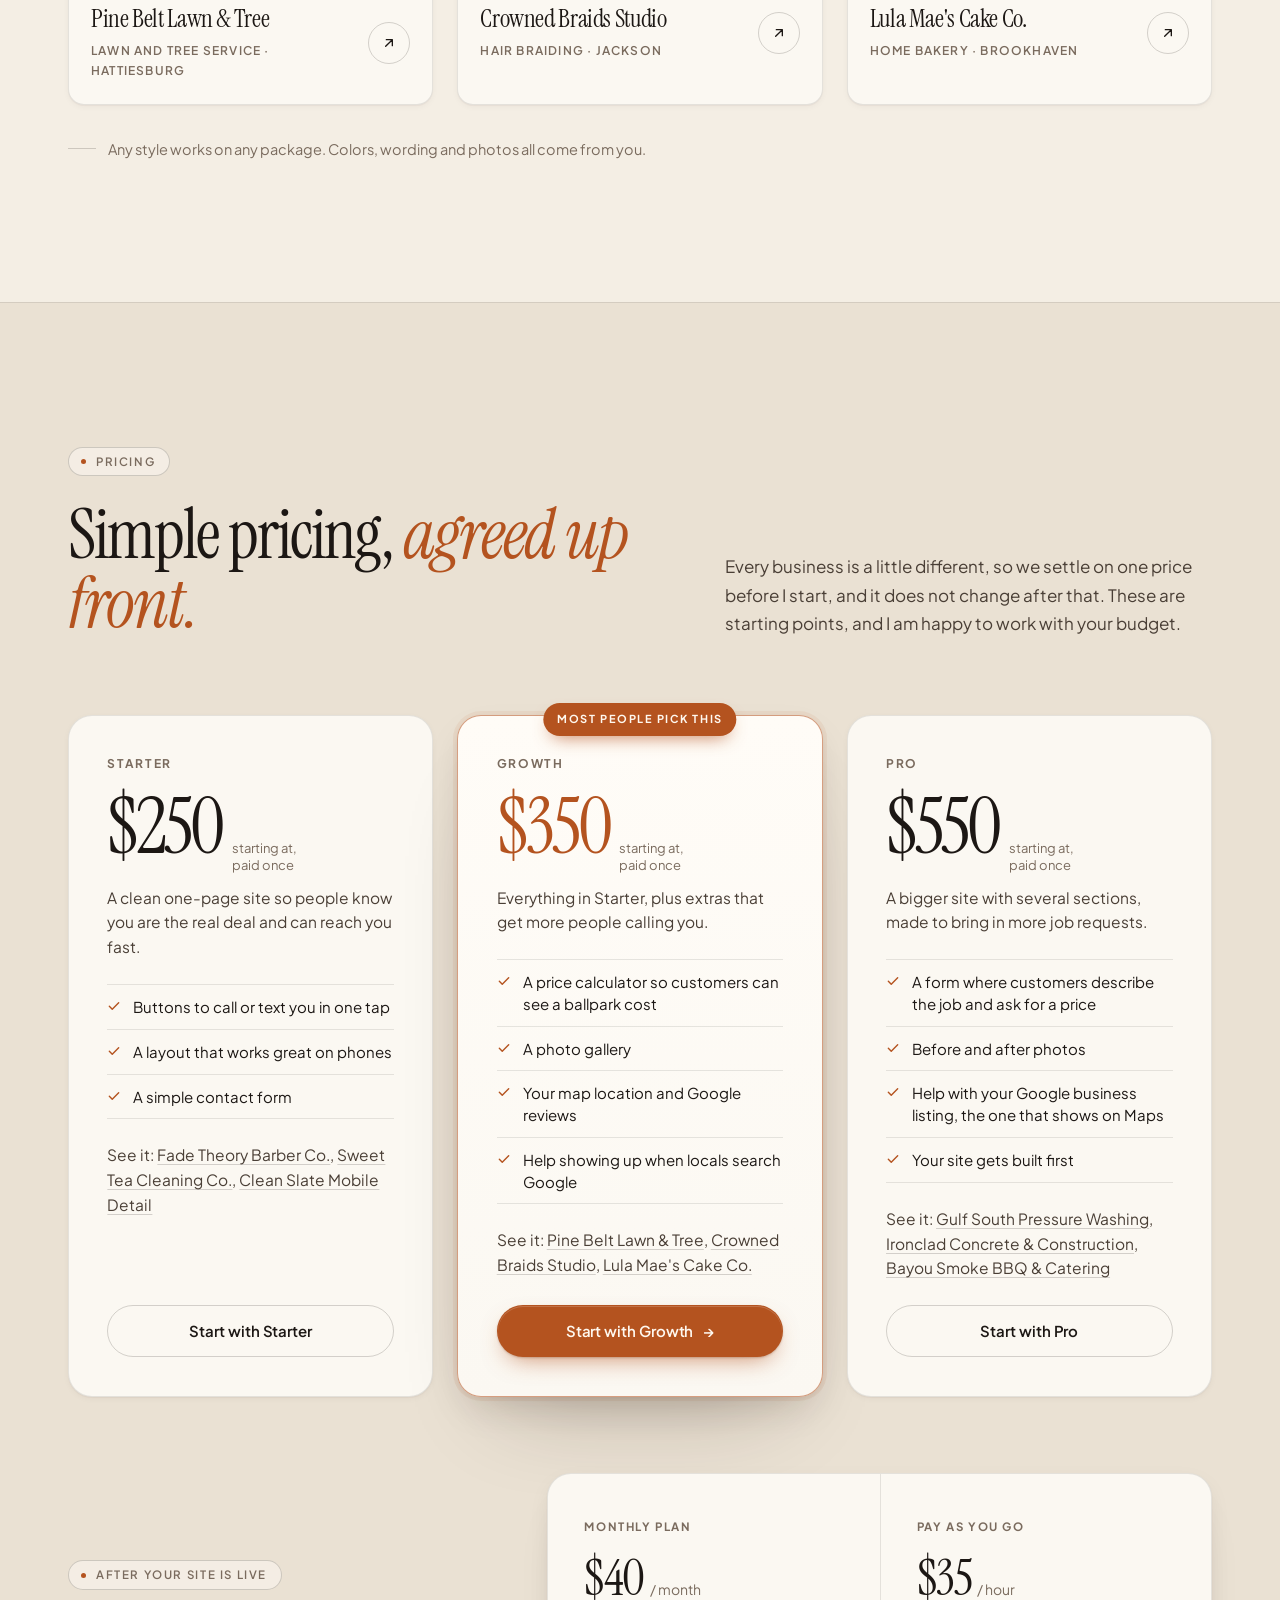
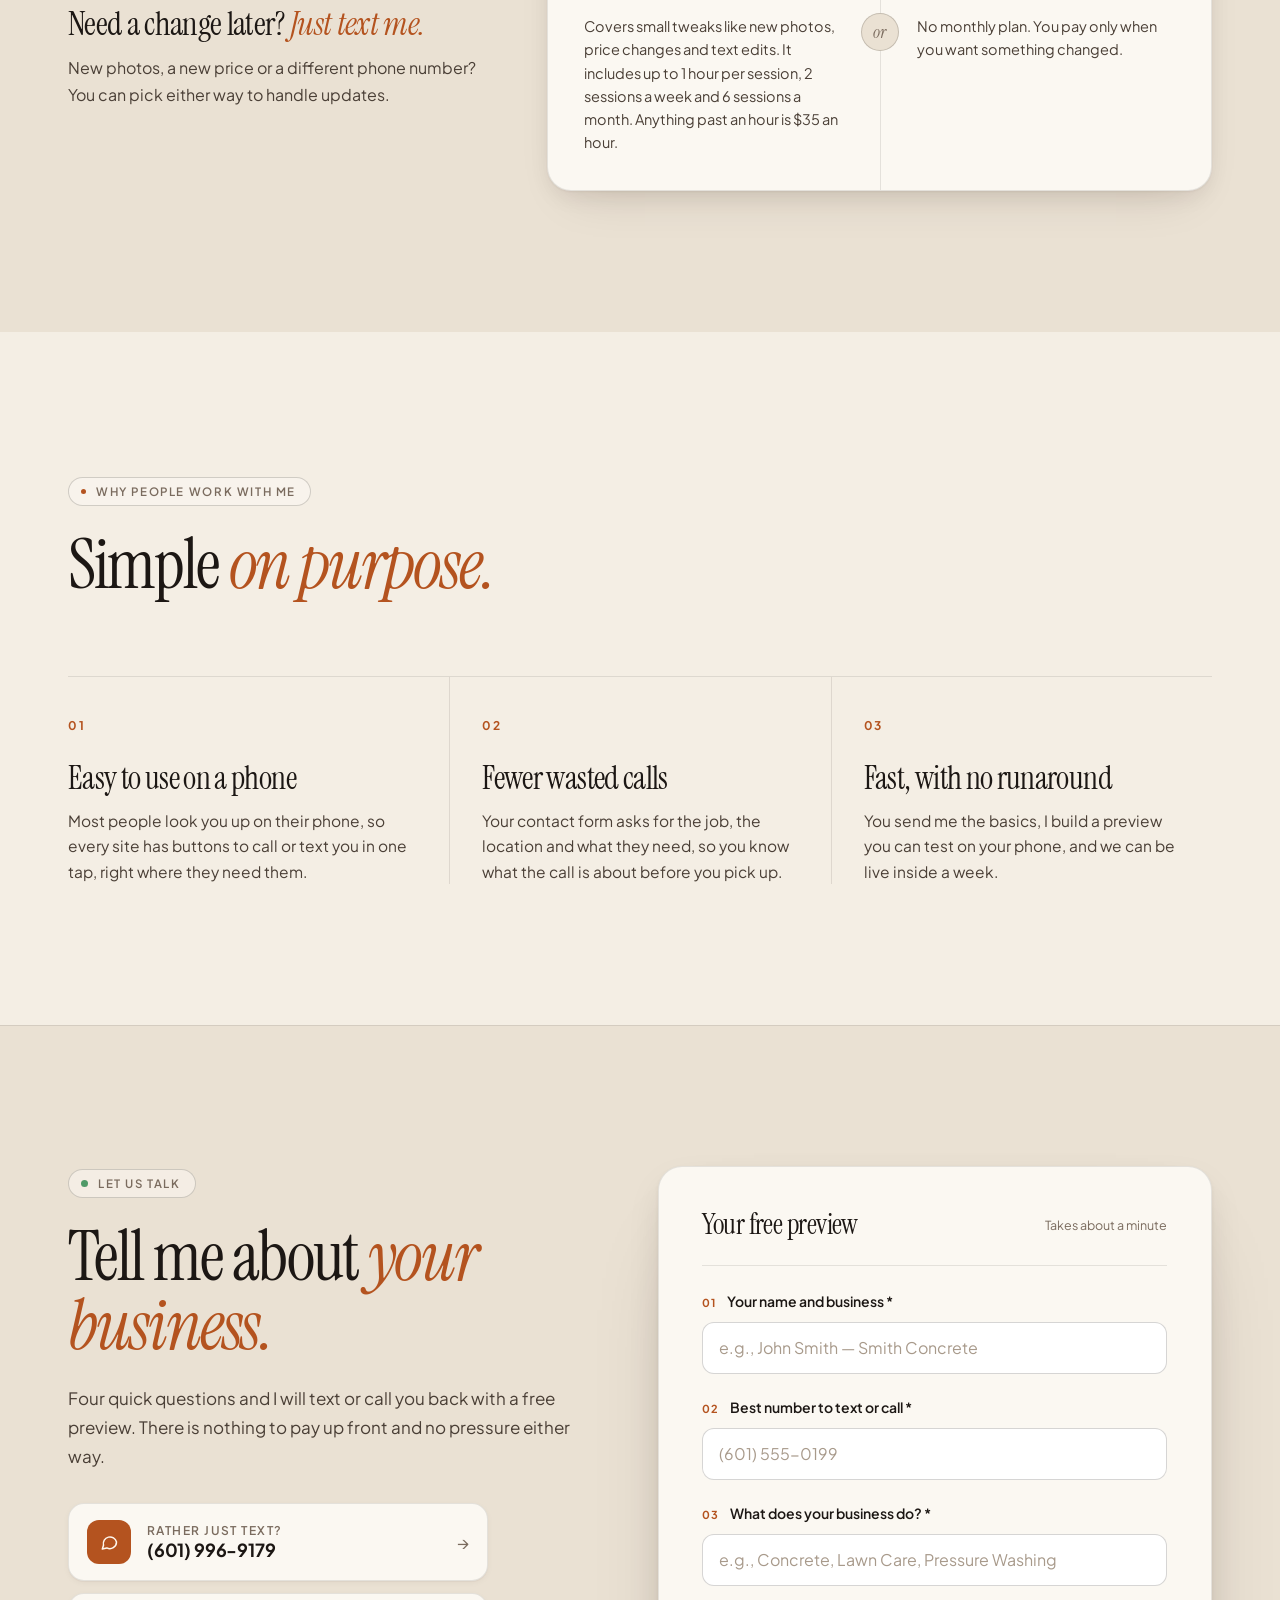
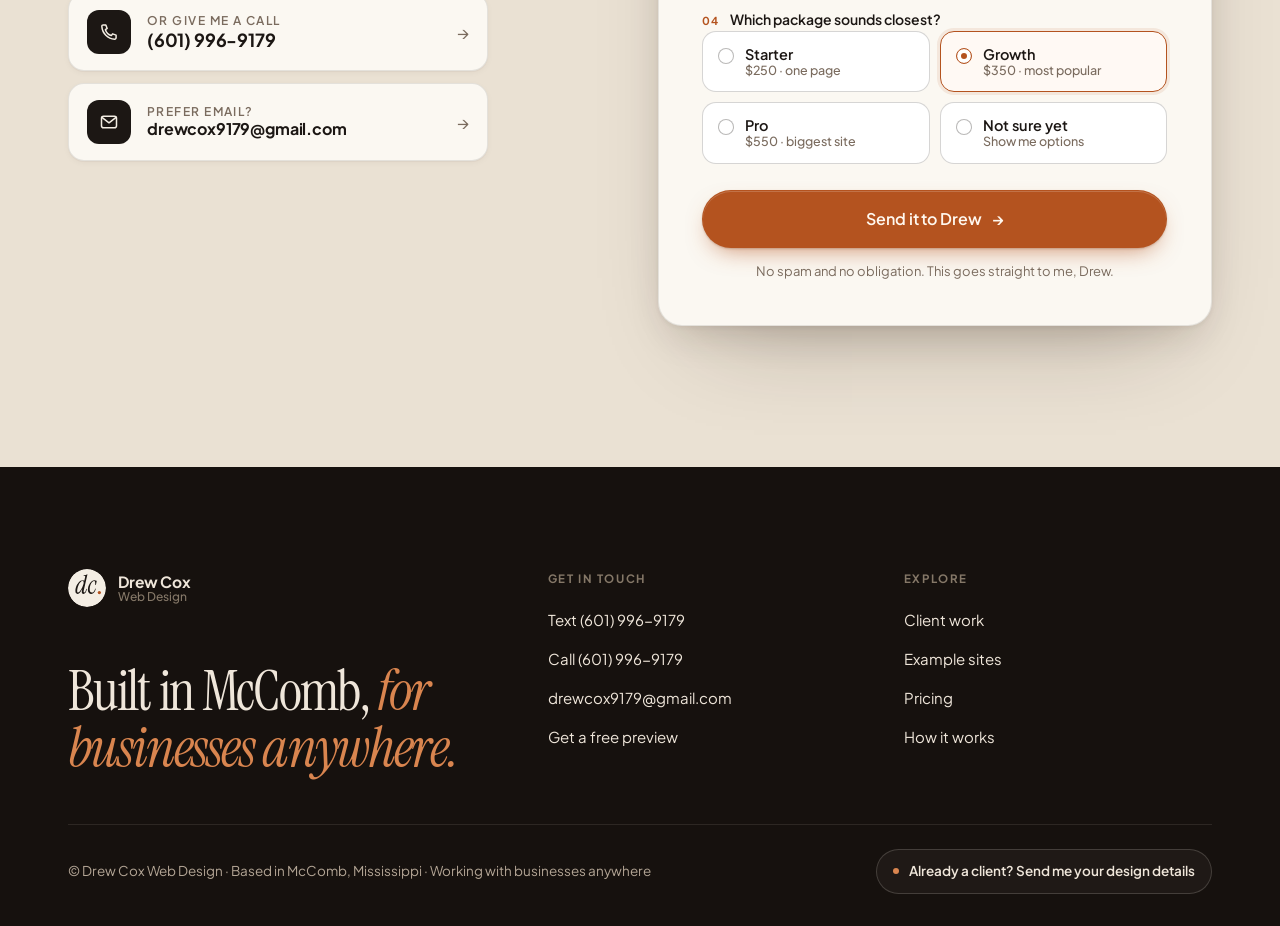
==== commit 53be848f: "Lift mobile call-to-action bar above phone browser toolbar Co-Authored-By: Claude Sonnet 5.5 <norepl" ====
--- a/index.html
+++ b/index.html
@@ -768,7 +768,7 @@
         display: flex; gap: 8px; position: fixed; z-index: 90;
         left: max(12px, env(safe-area-inset-left));
         right: calc(84px + env(safe-area-inset-right));
-        bottom: calc(12px + env(safe-area-inset-bottom));
+        bottom: calc(84px + env(safe-area-inset-bottom));
         padding: 6px; border-radius: 20px;
         background: rgba(22, 17, 14, .88); -webkit-backdrop-filter: blur(14px); backdrop-filter: blur(14px);
         border: 1px solid rgba(239, 230, 218, .12);
@@ -779,7 +779,7 @@
       .mbar a { display: grid; place-items: center; min-height: 48px; border-radius: 14px; text-decoration: none; font-size: 14.5px; font-weight: 700; }
       .mbar-main { flex: 1; background: var(--rust); color: #FFF8EF; padding: 0 12px; white-space: nowrap; }
       .mbar-alt { width: 48px; background: rgba(239, 230, 218, .08); color: var(--on-dark); }
-      .footer { padding-bottom: 110px; }
+      .footer { padding-bottom: 170px; }
     }
     @media (max-width: 560px) {
       body { font-size: 16px; }
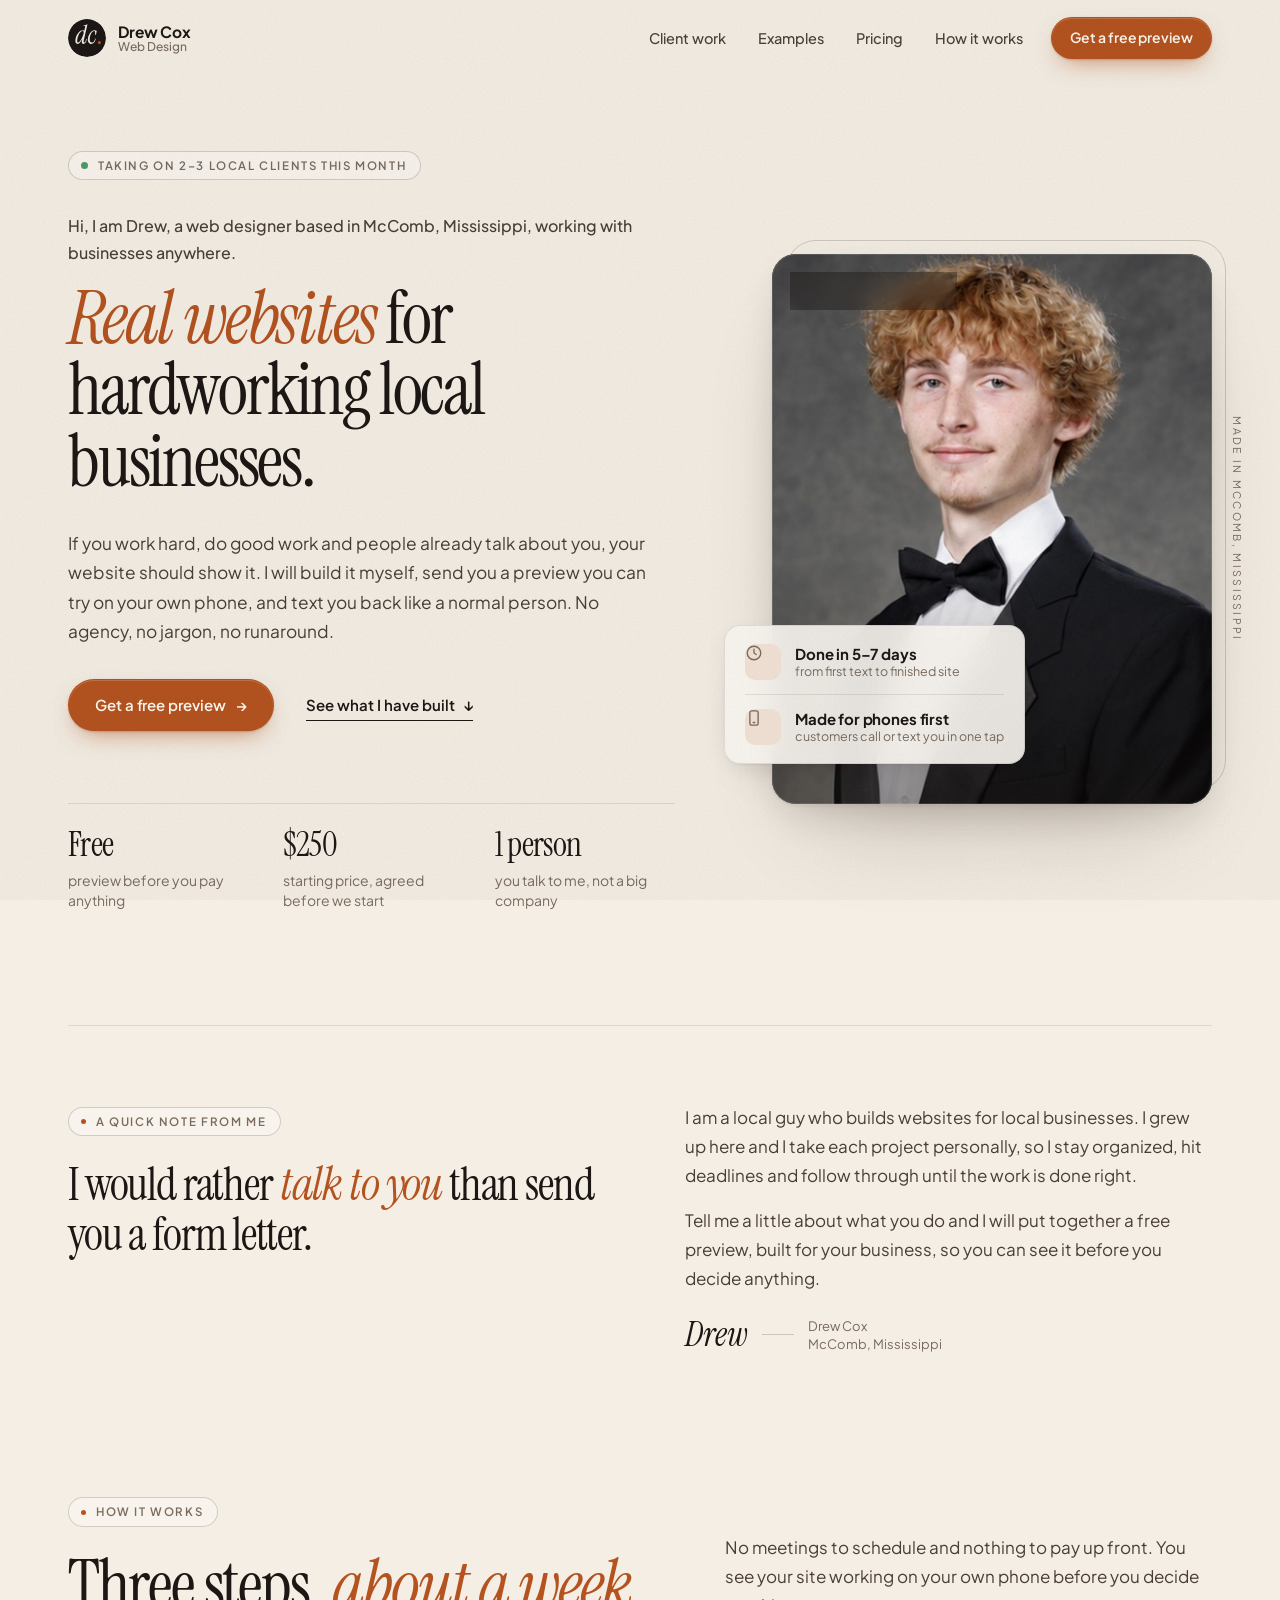
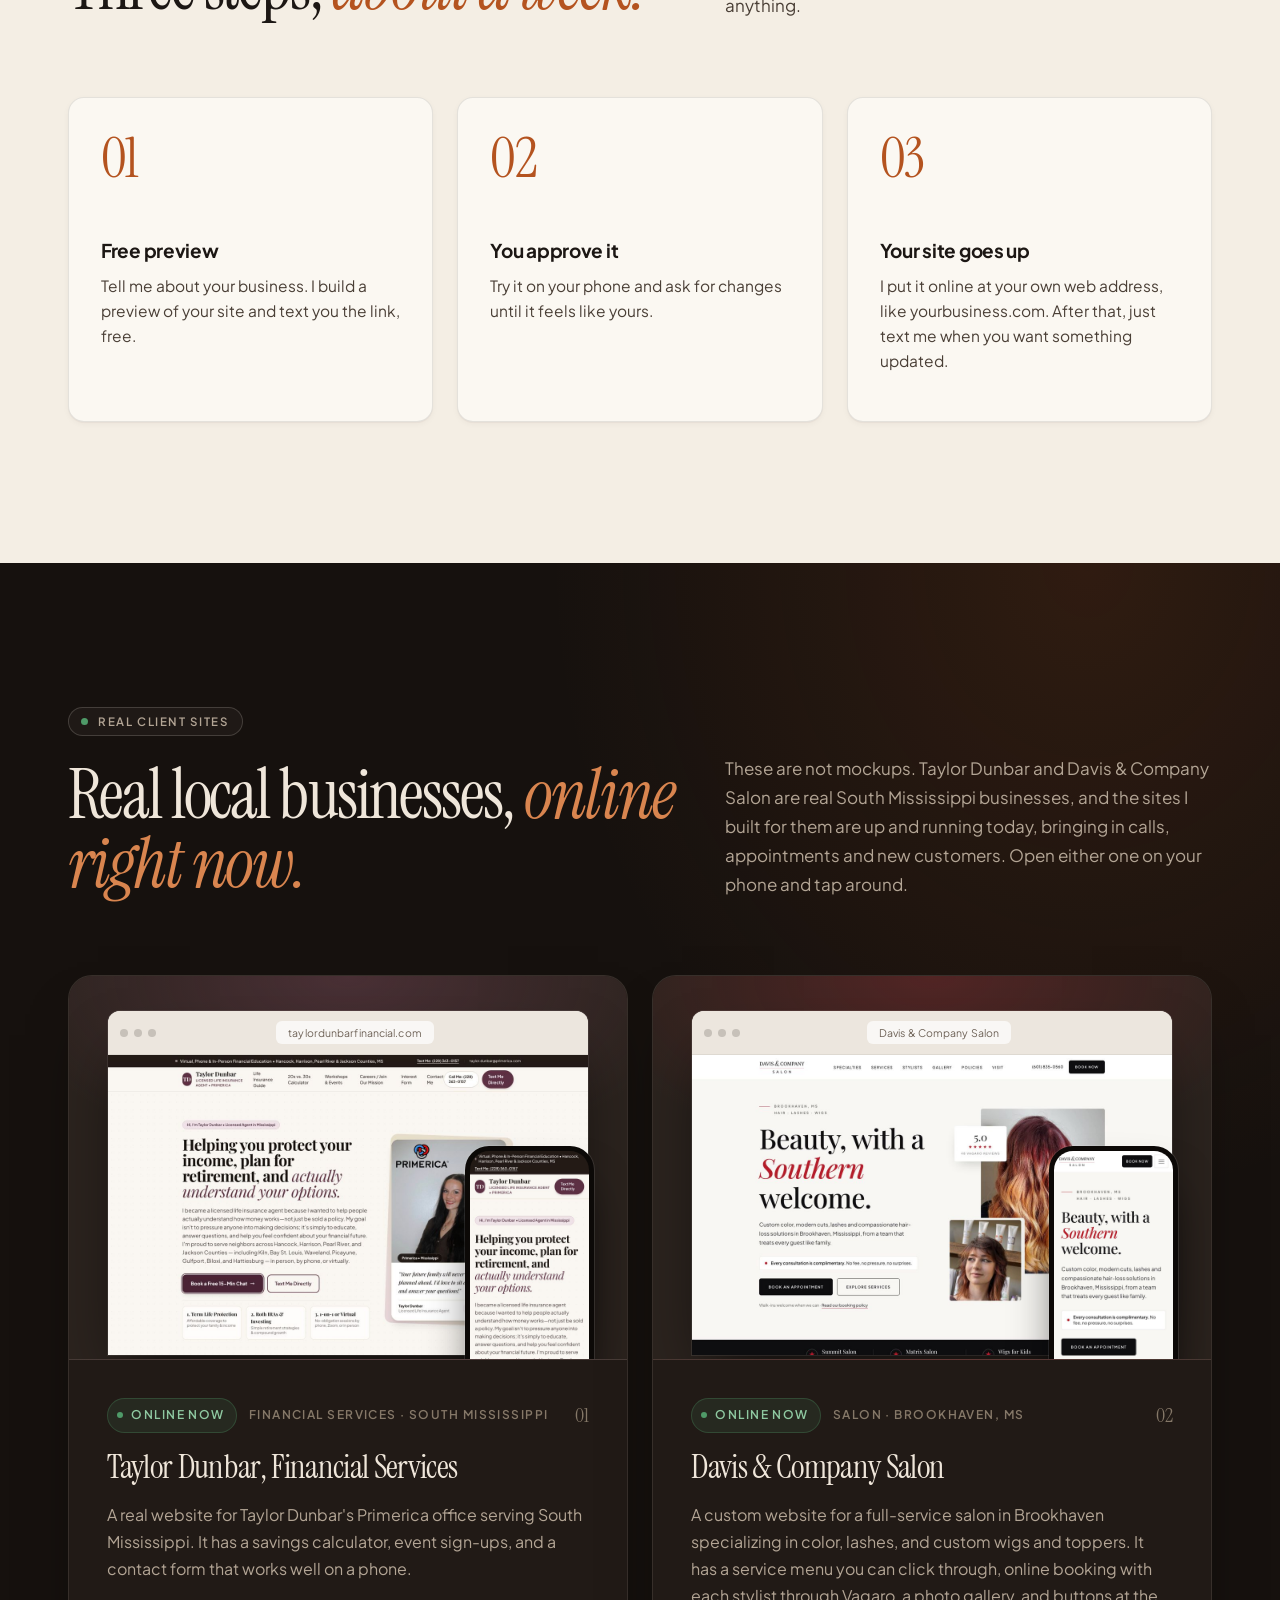
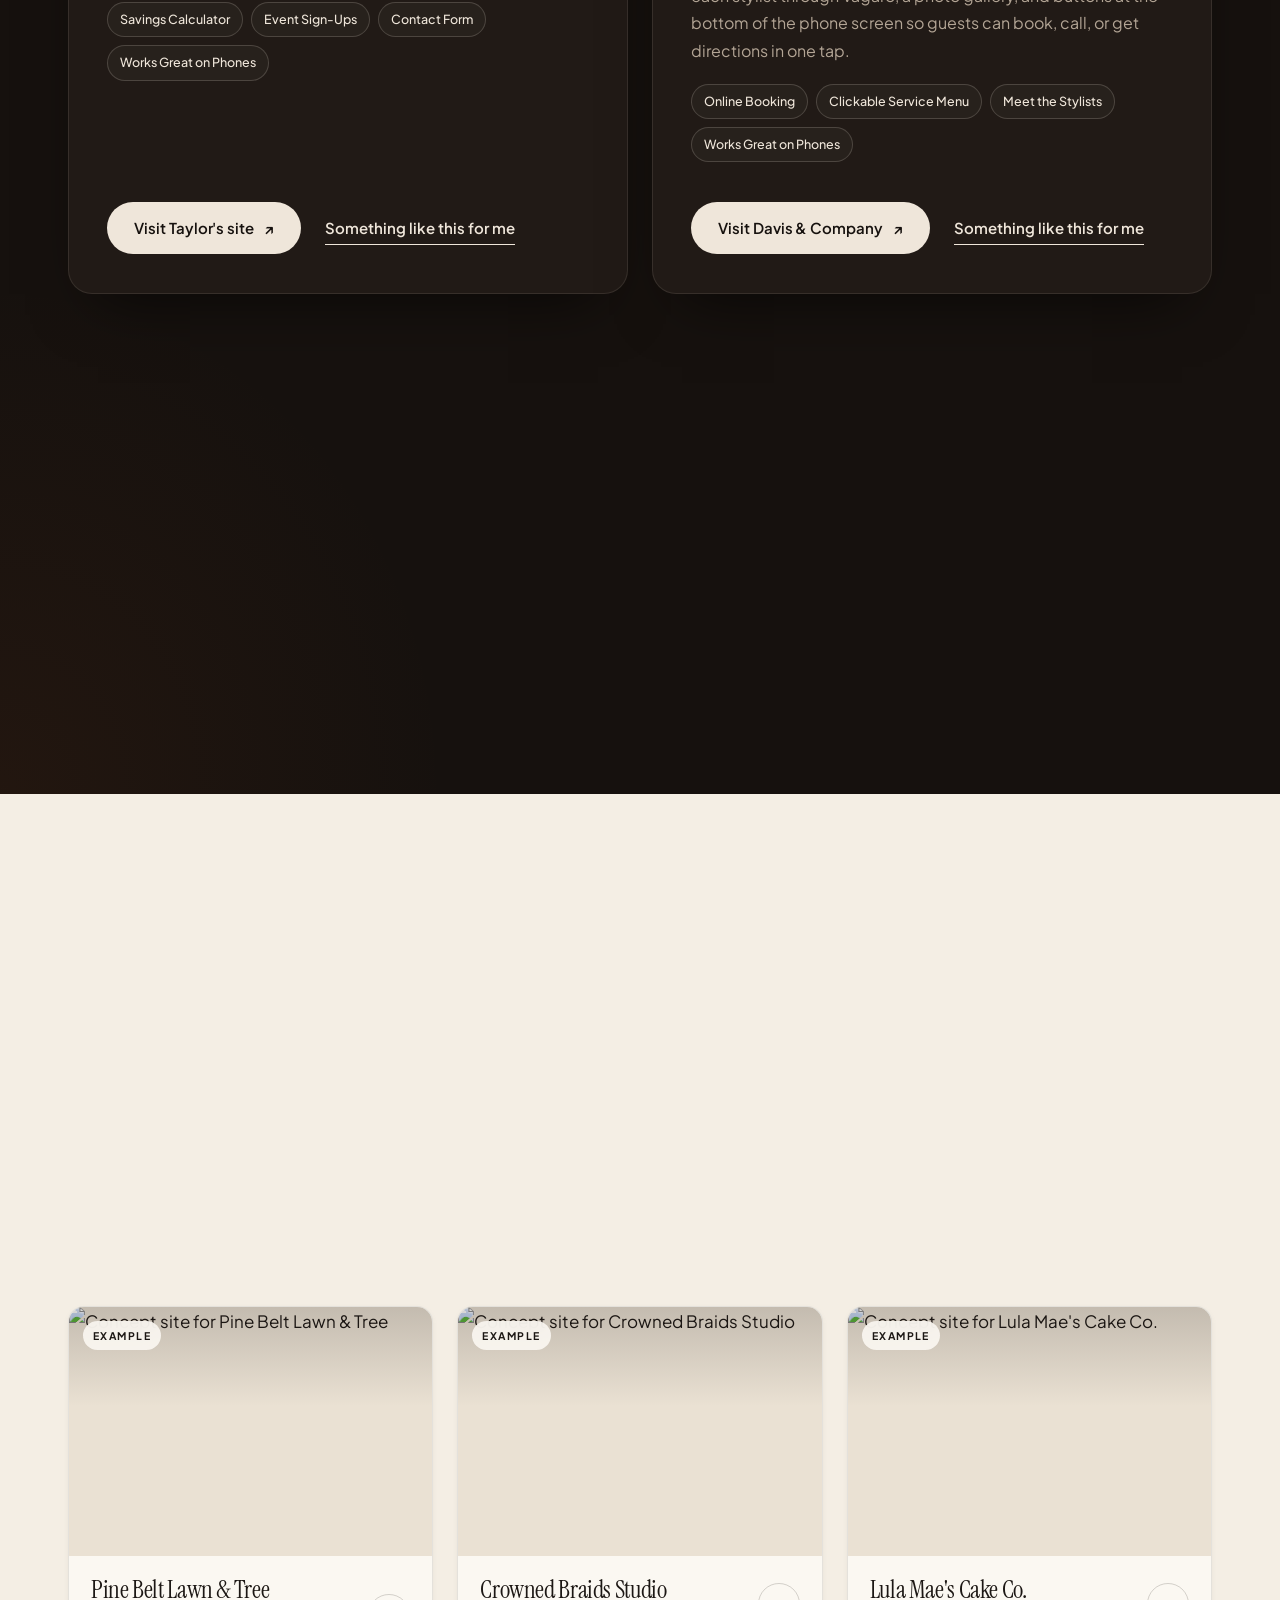
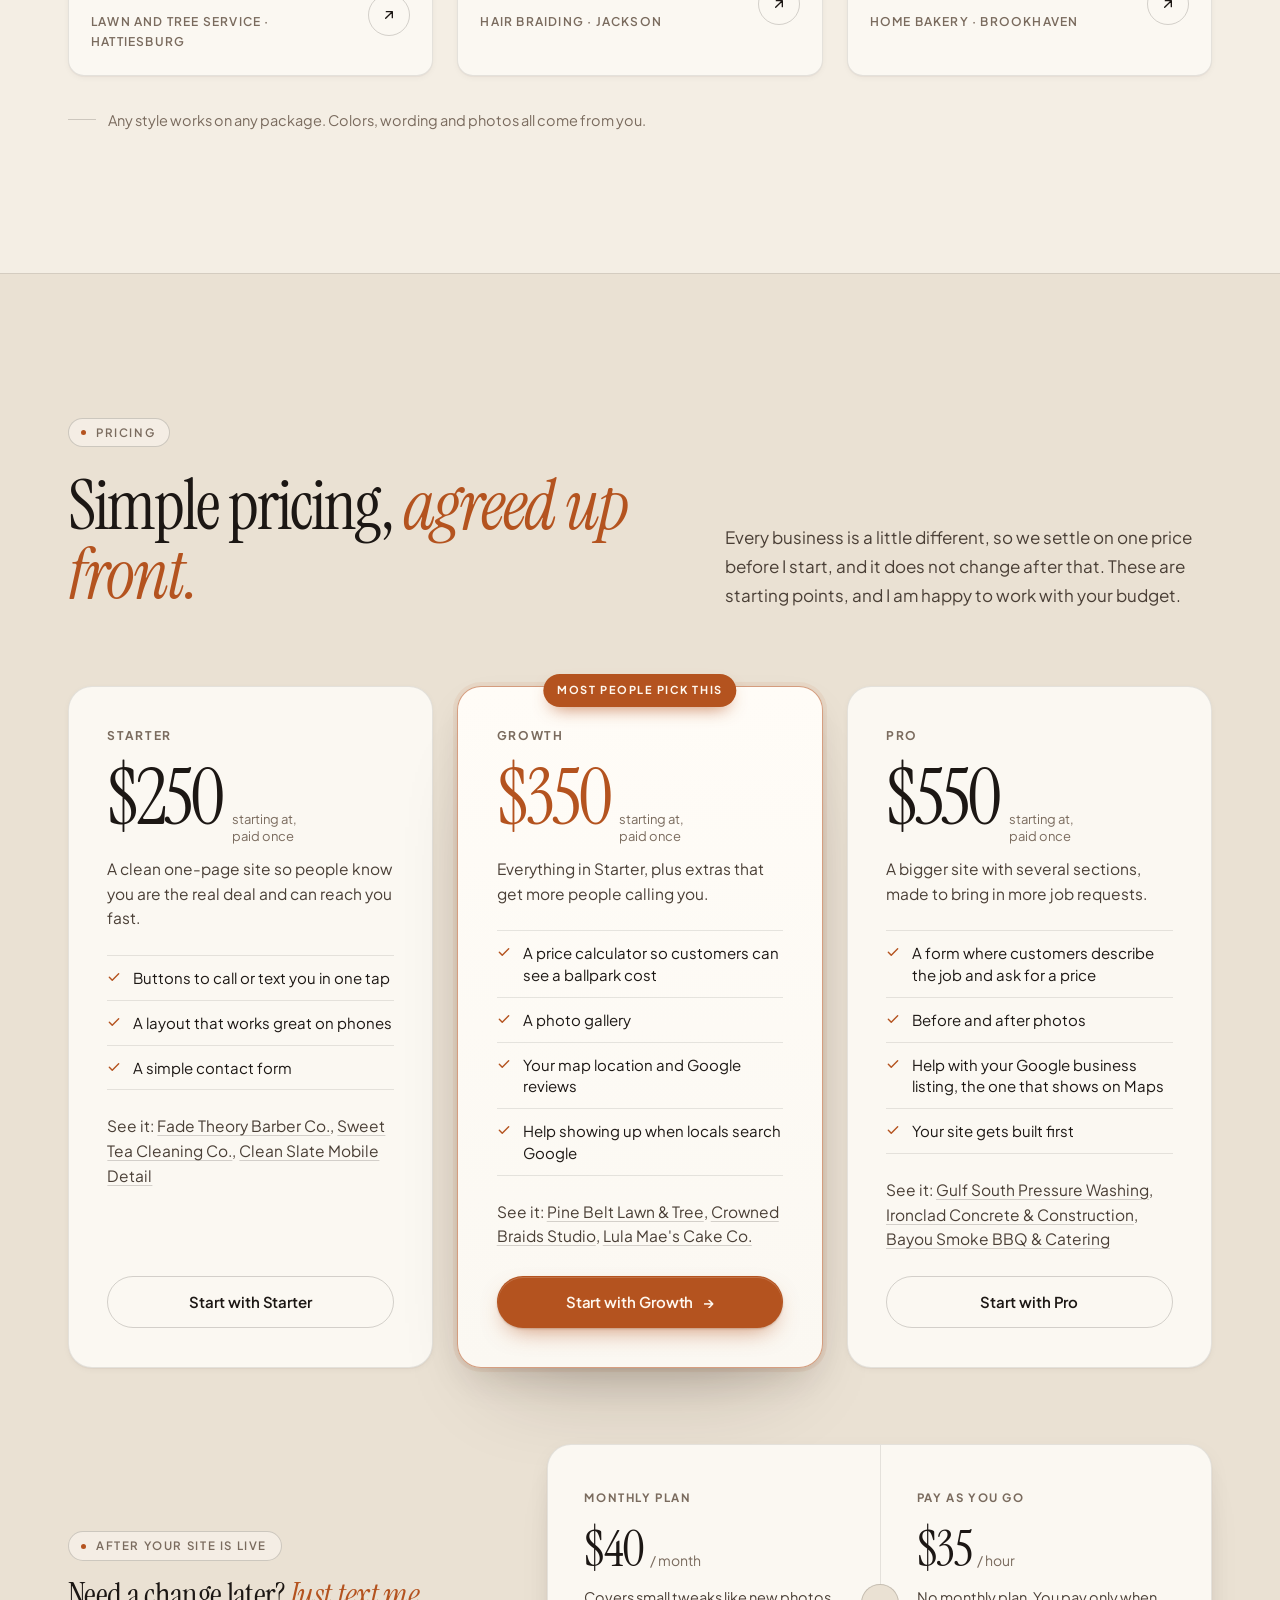
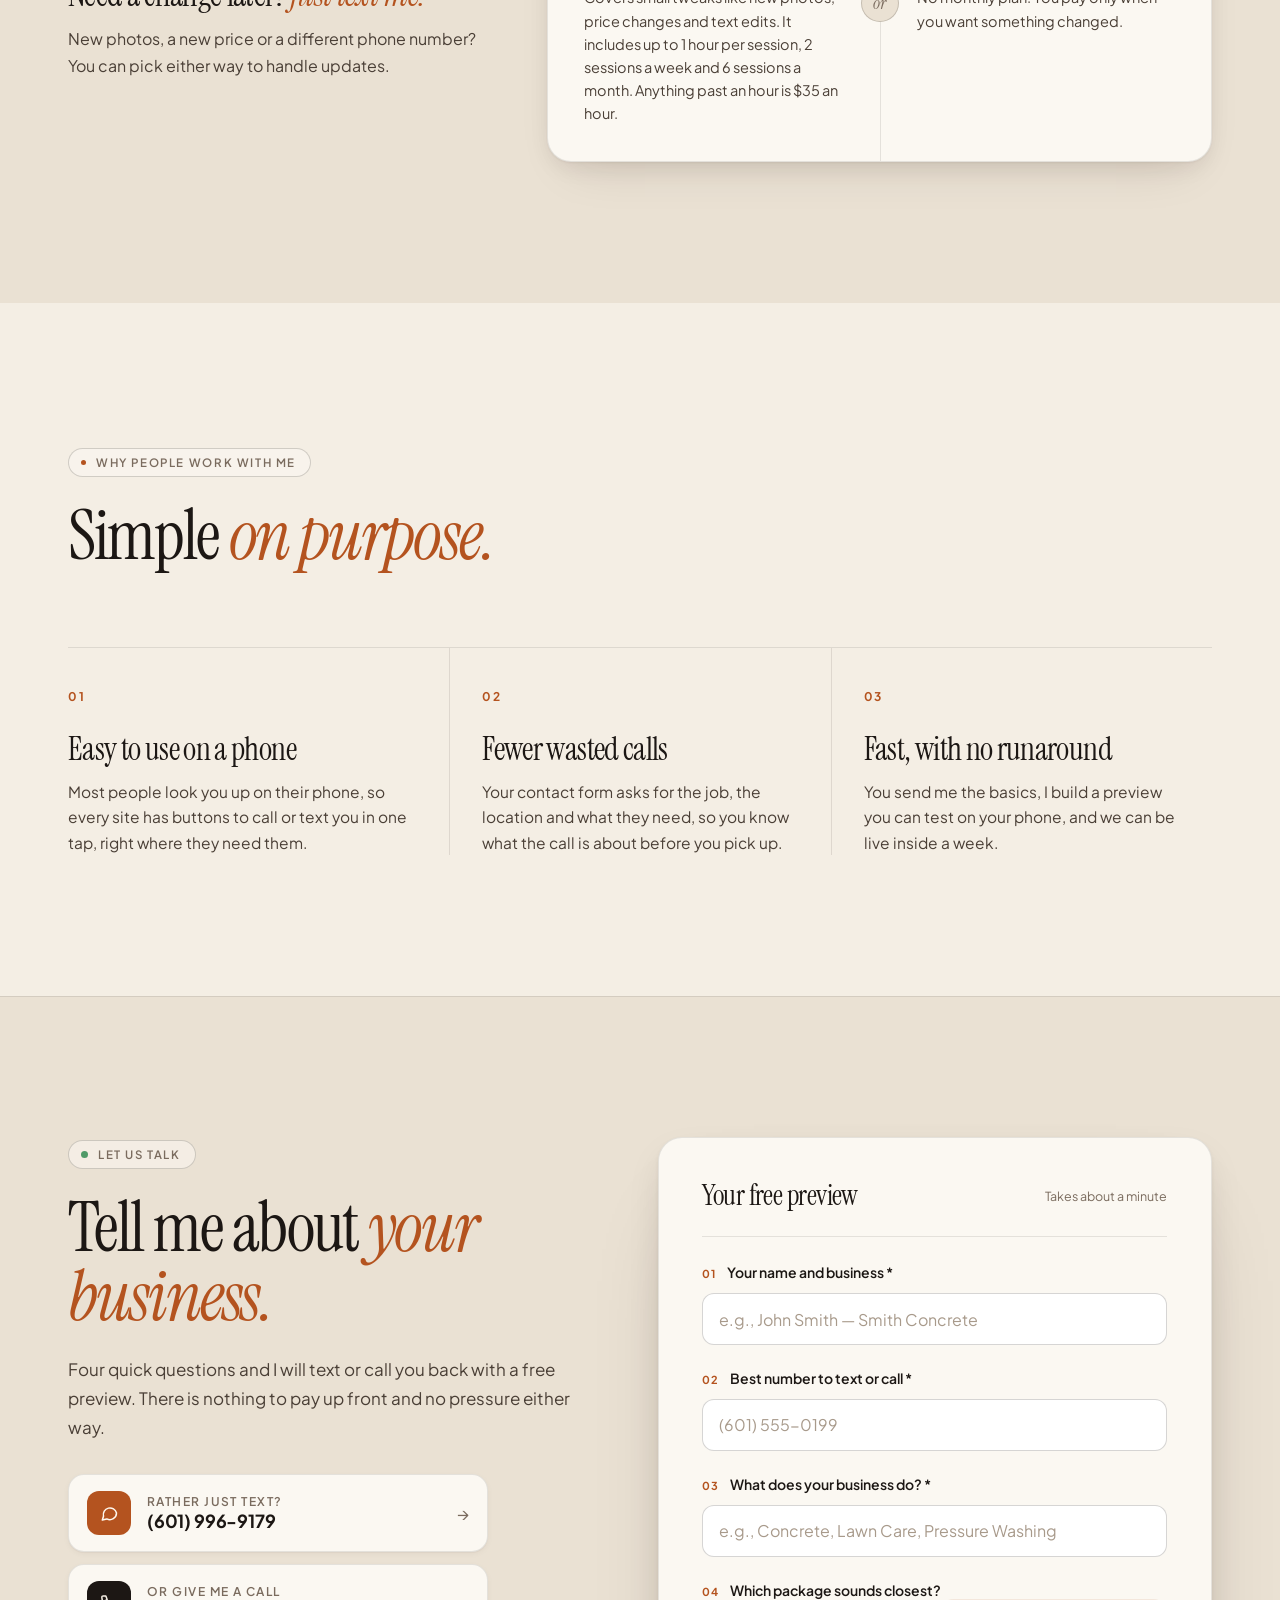
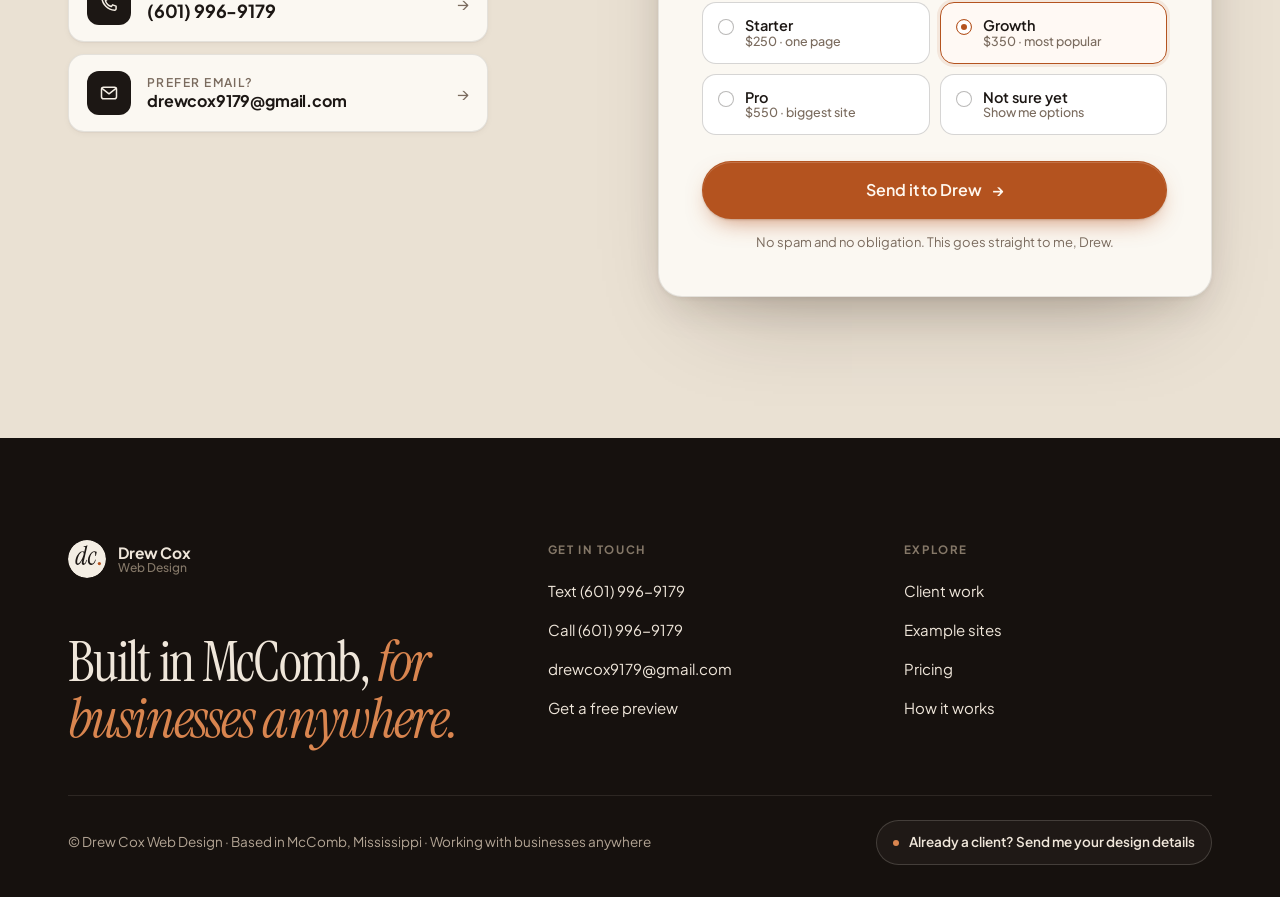
==== commit ff8c65f9: "Replace valedictorian line in the about note with plainer wording Co-Authored-By: Claude Haiku 5.5 <" ====
--- a/index.html
+++ b/index.html
@@ -876,7 +876,7 @@
           <p class="note-quote">I would rather <em>talk to you</em> than send you a form letter.</p>
         </div>
         <div class="note-body" data-reveal style="--d:.1s">
-          <p>I am a local guy who builds websites for local businesses. I build sites while keeping up with high school as valedictorian of my class, so I know how to stay organized, hit deadlines and follow through.</p>
+          <p>I am a local guy who builds websites for local businesses. I grew up here and I take each project personally, so I stay organized, hit deadlines and follow through until the work is done right.</p>
           <p>Tell me a little about what you do and I will put together a free preview, built for your business, so you can see it before you decide anything.</p>
           <div class="note-sign"><span class="sig">Drew</span><i></i><small>Drew Cox<br>McComb, Mississippi</small></div>
         </div>
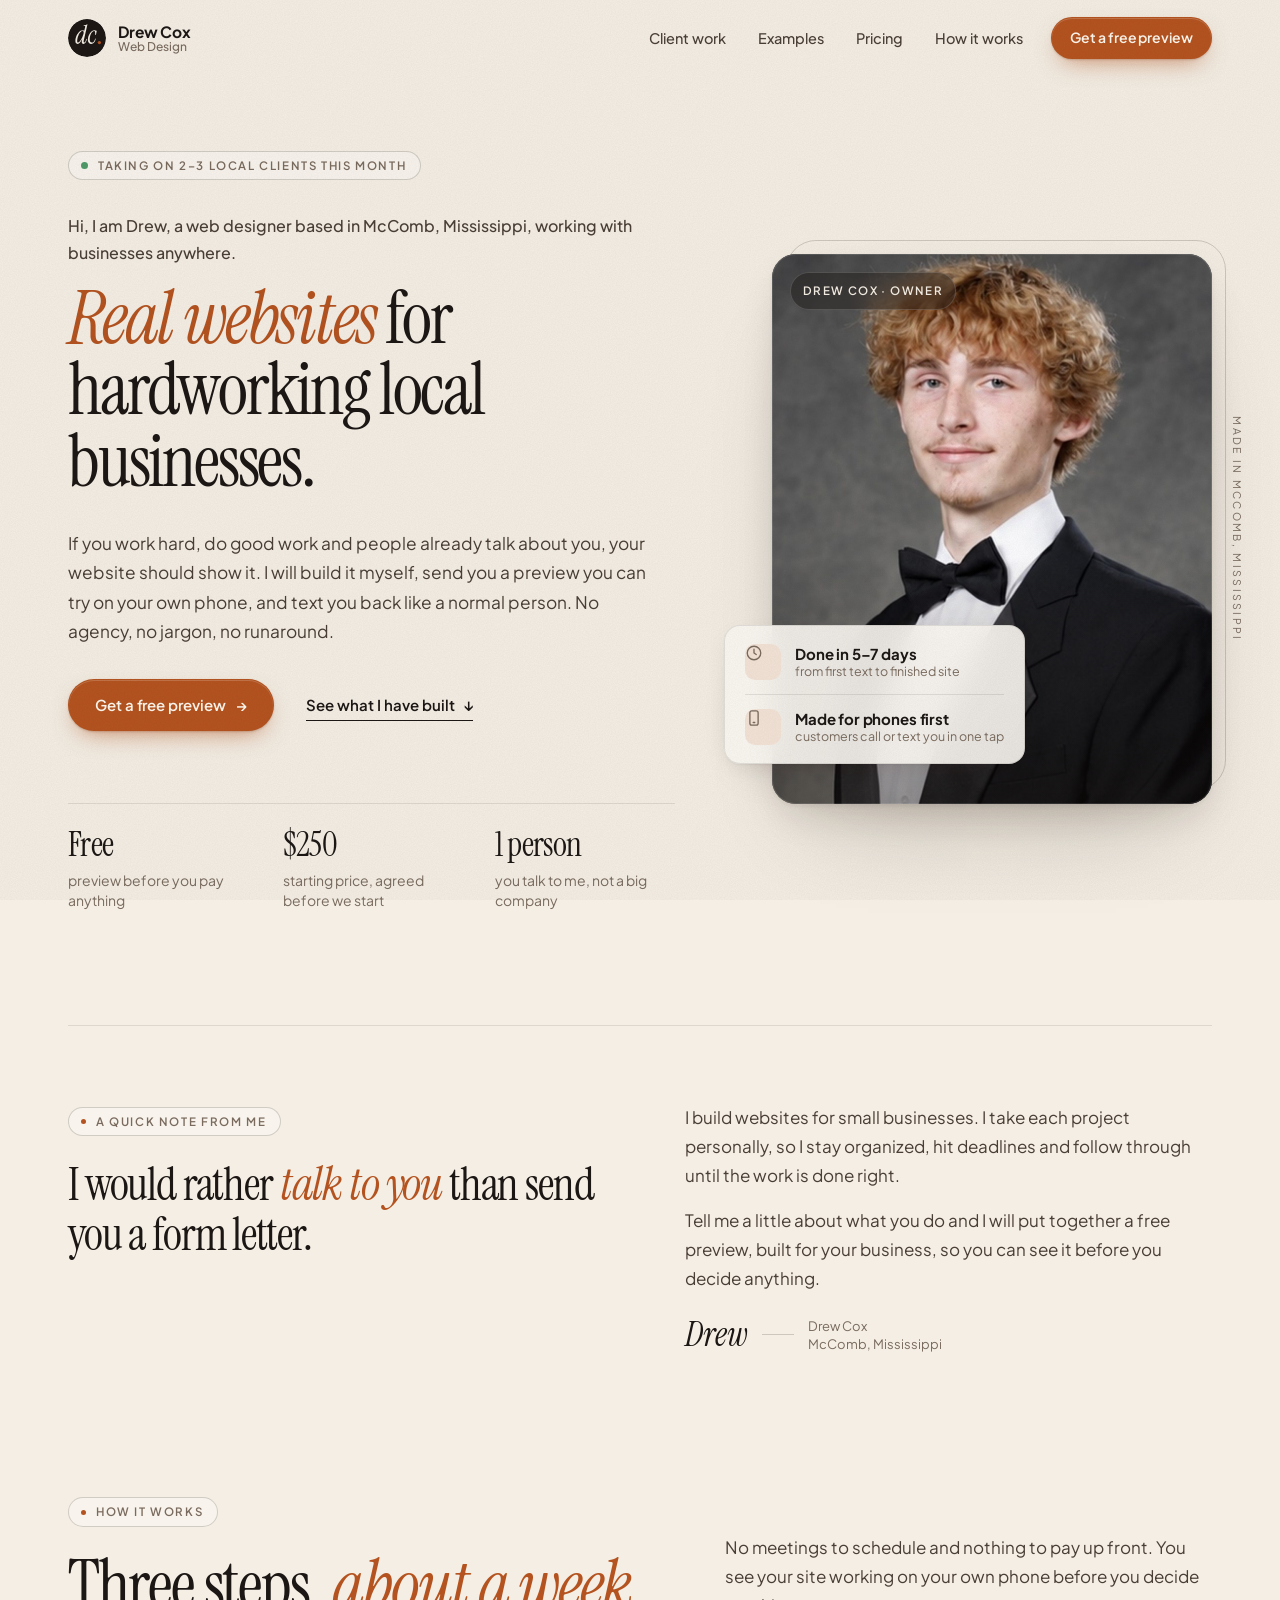
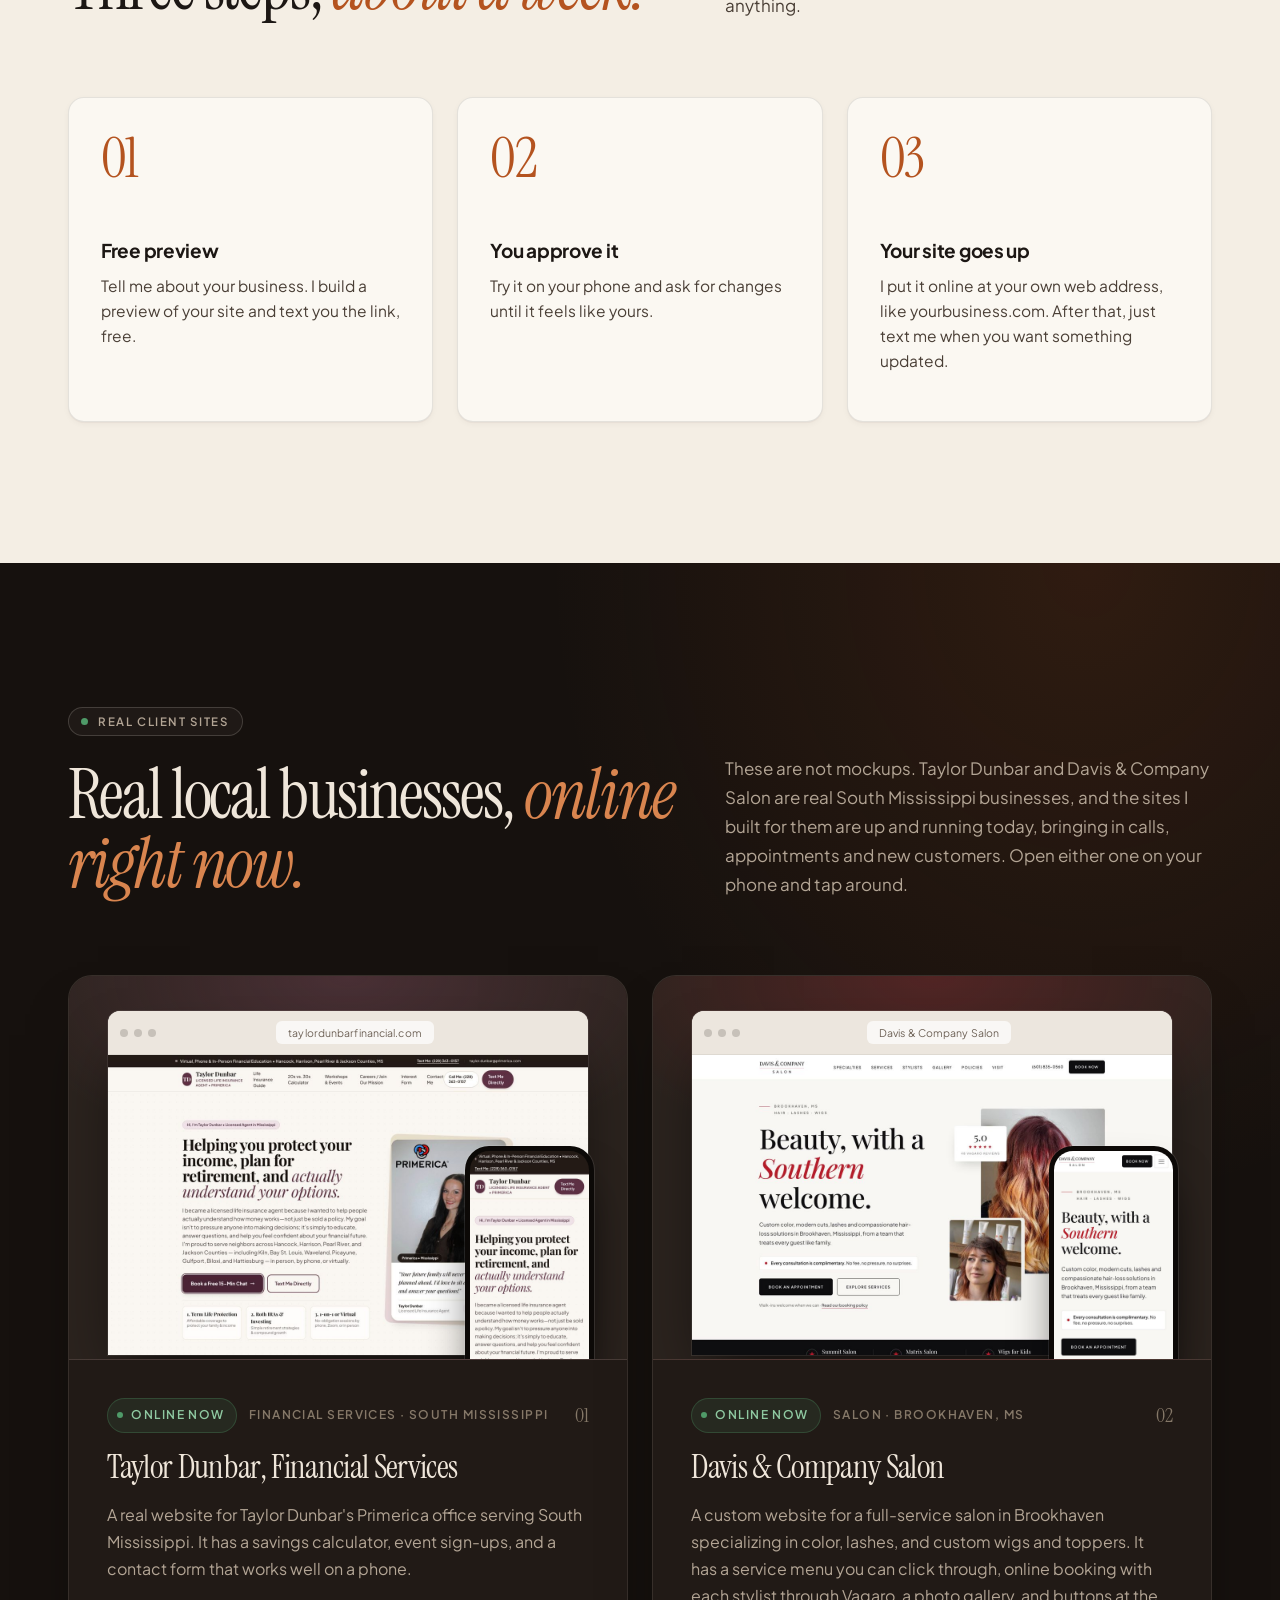
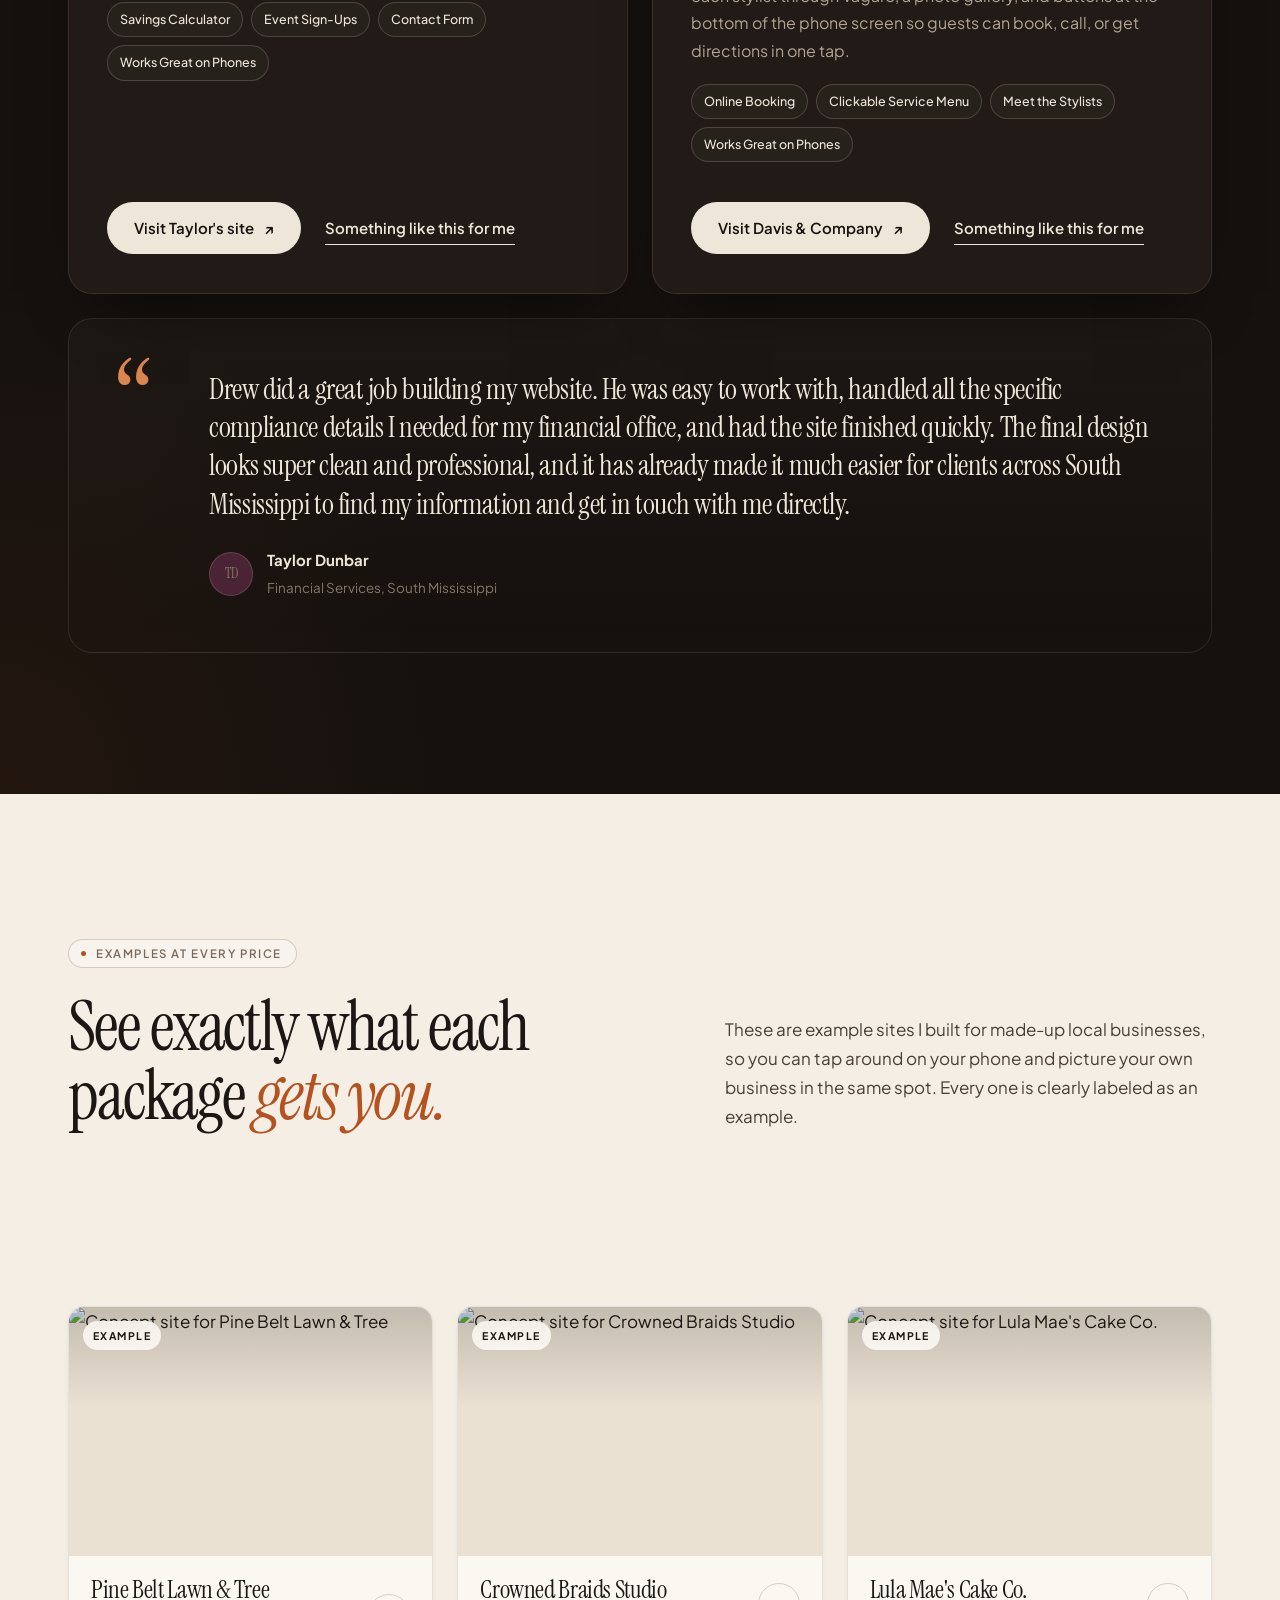
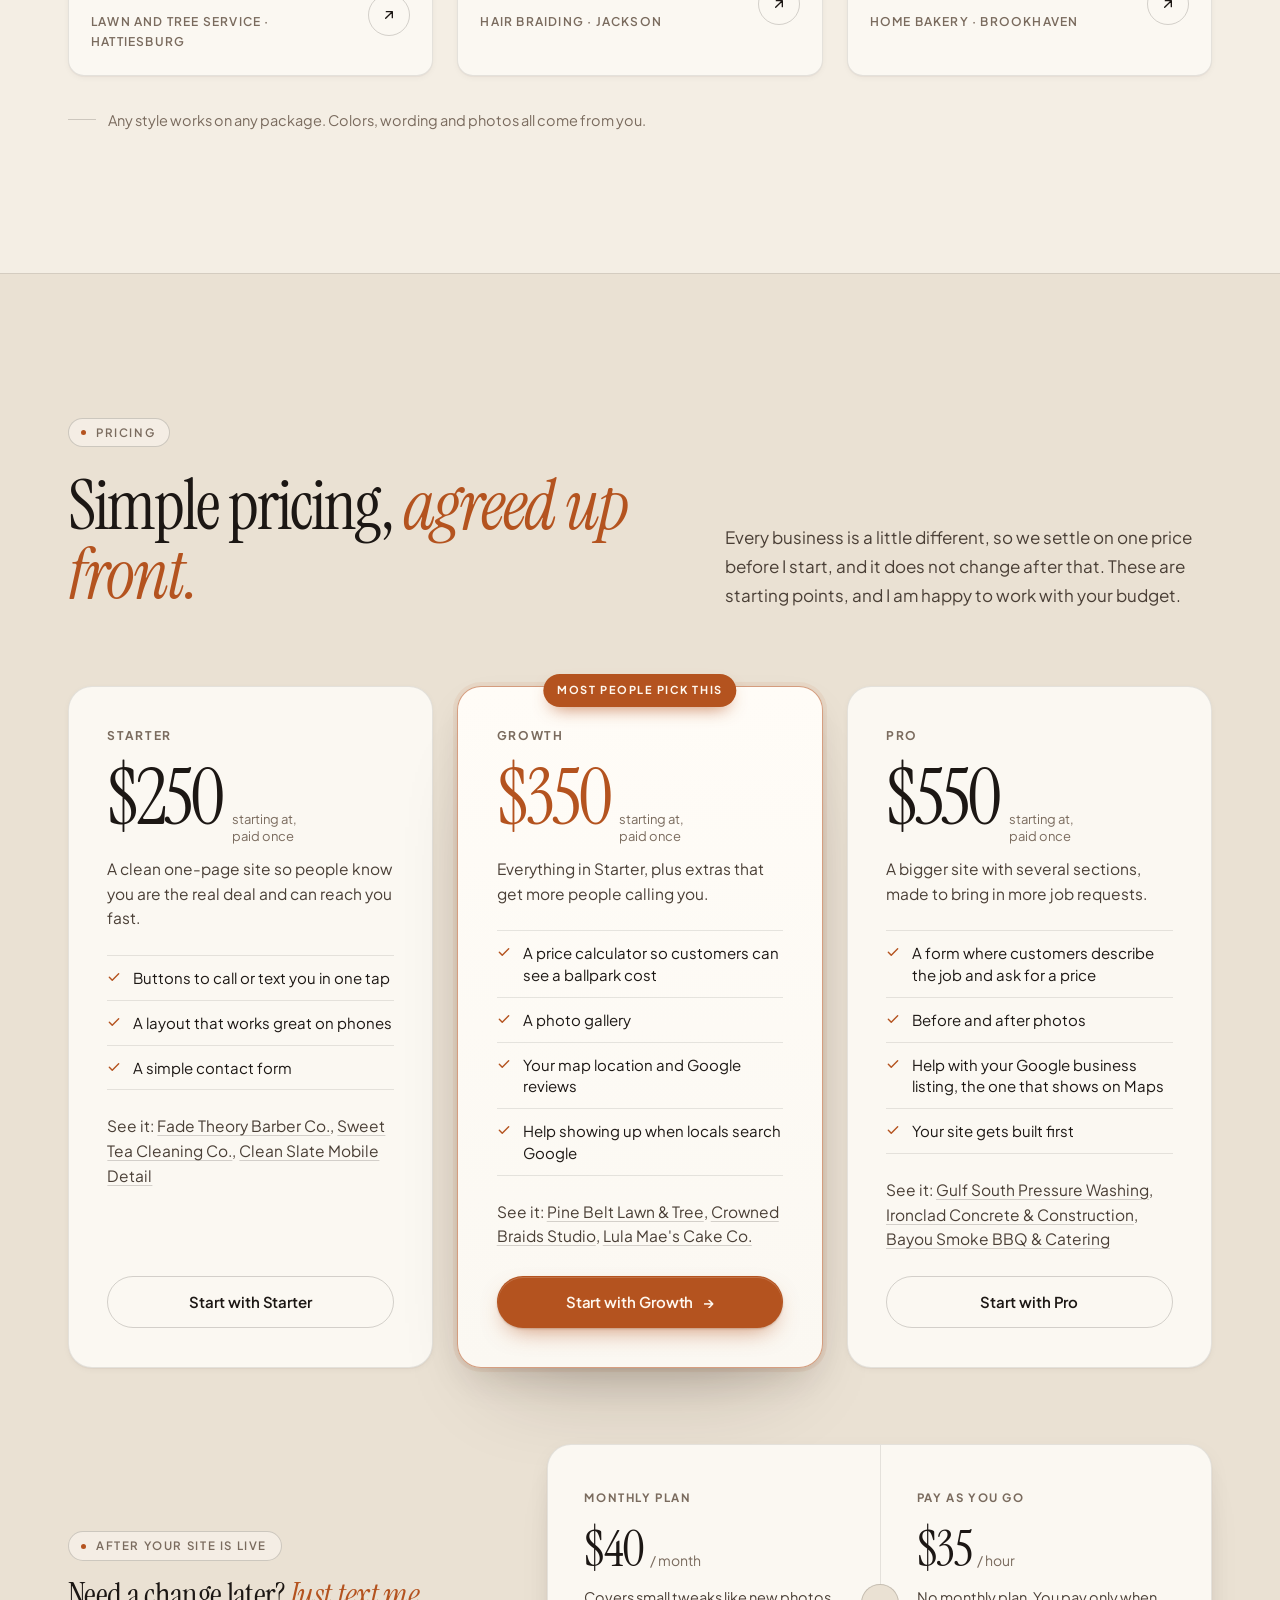
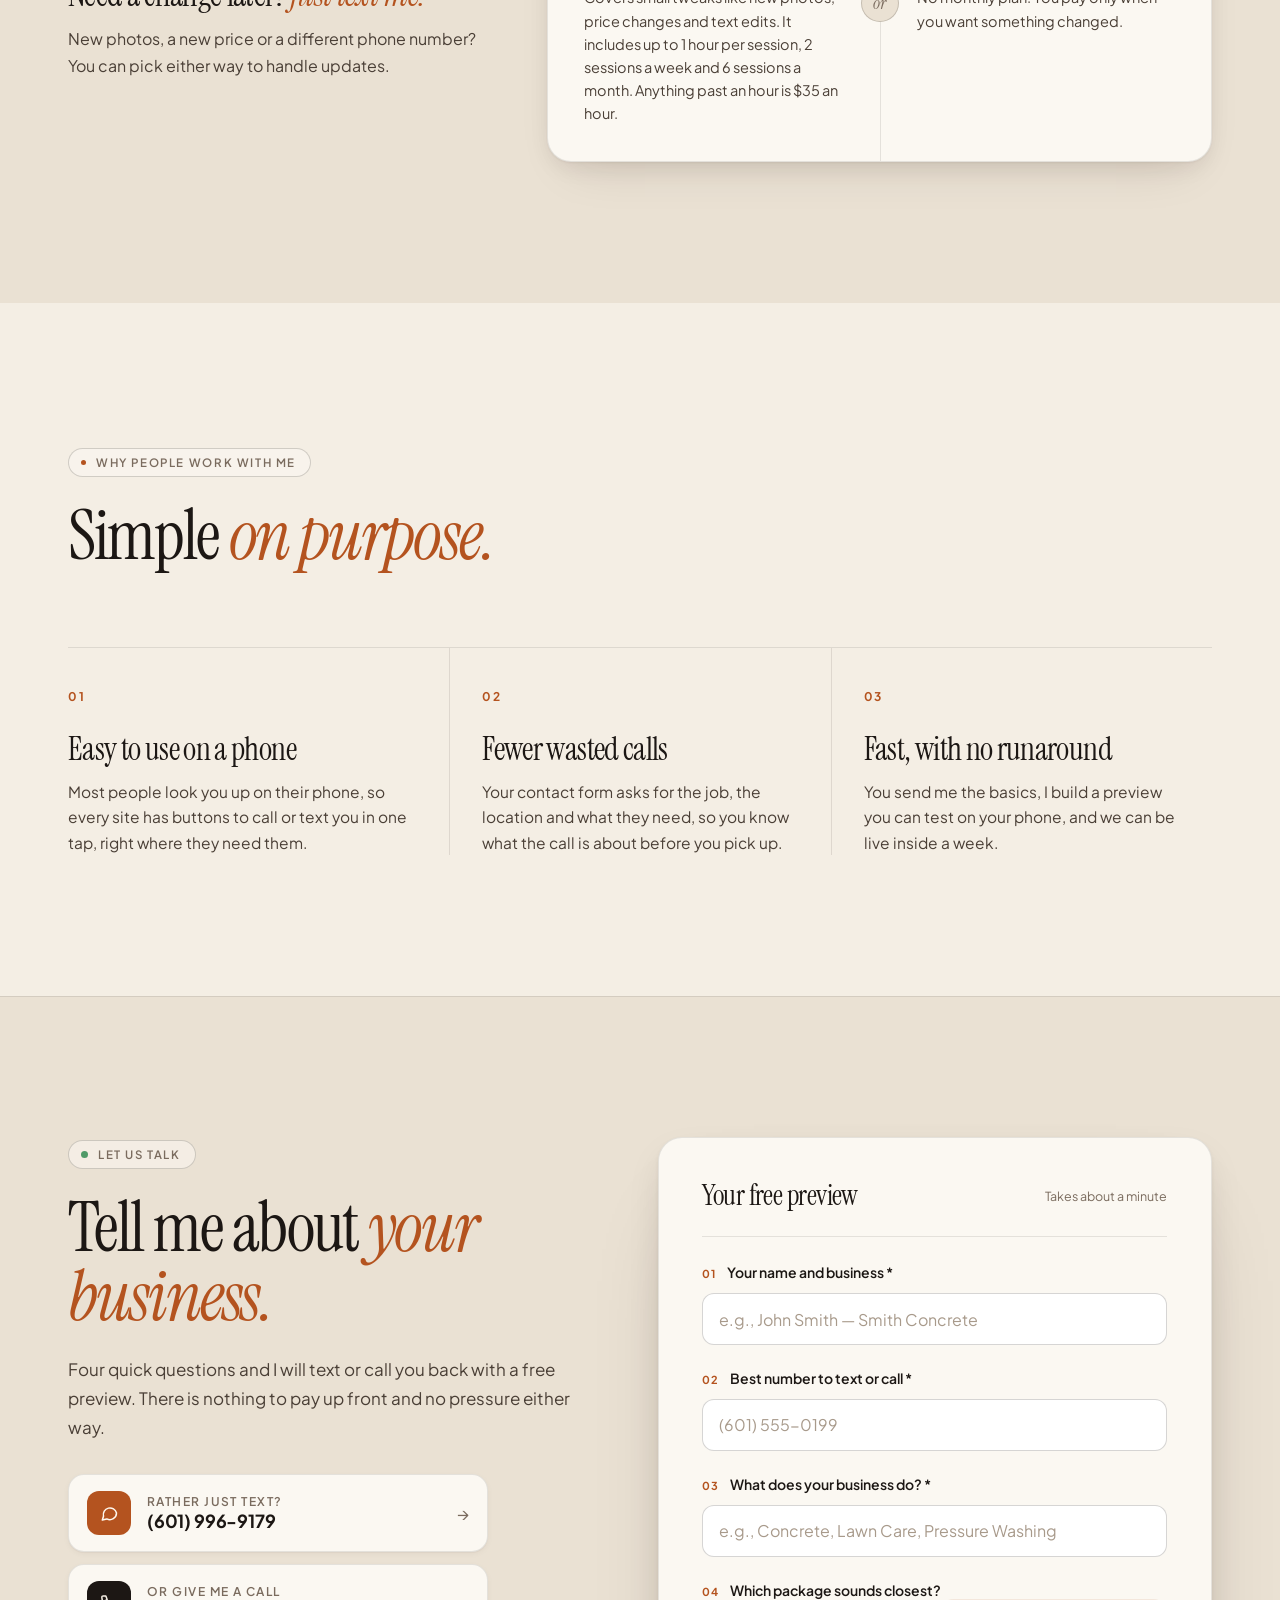
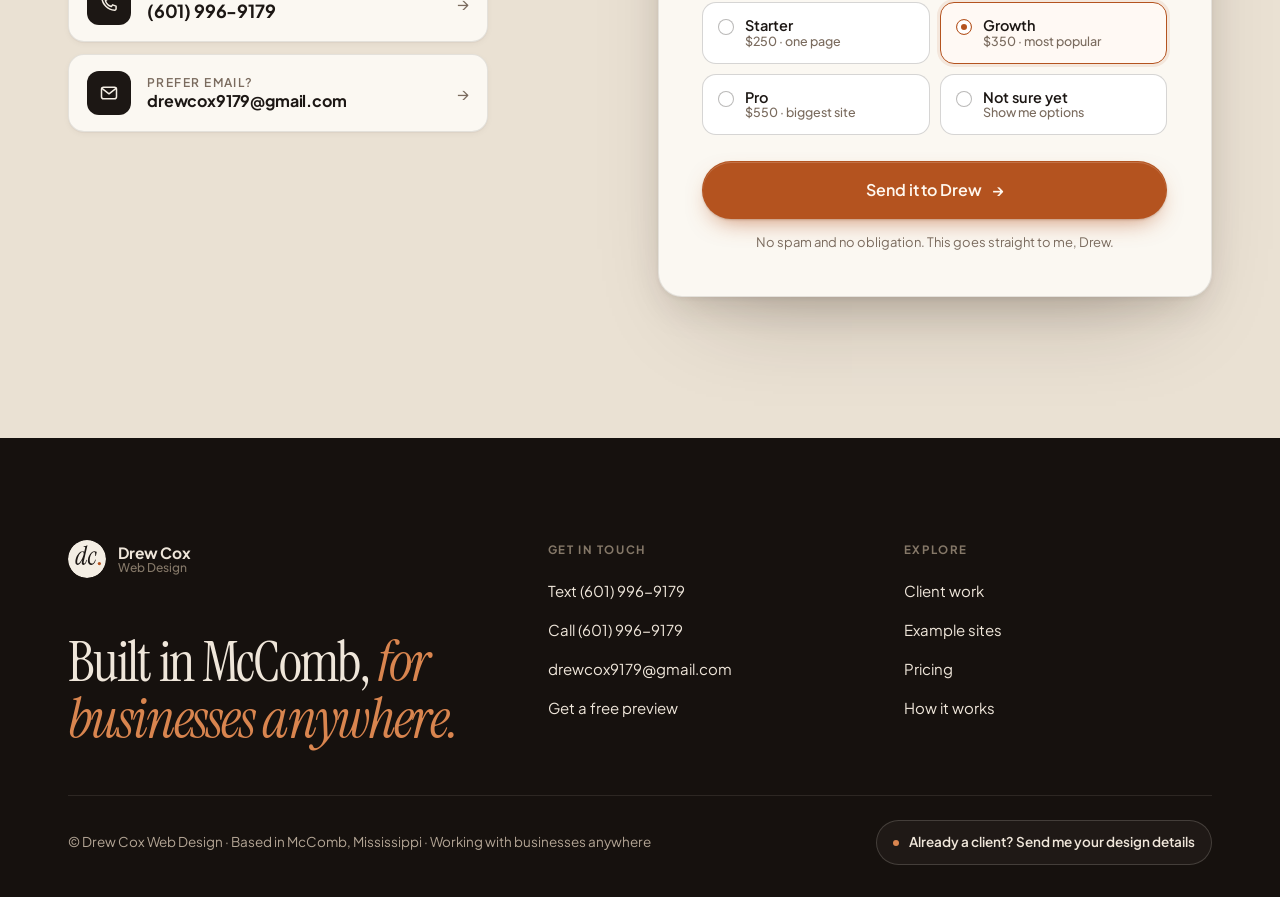
==== commit 8f4dc75f: "Remove local wording from the about note Co-Authored-By: Claude Haiku 5.5 <noreply@anthropic.com> Cl" ====
--- a/index.html
+++ b/index.html
@@ -876,7 +876,7 @@
           <p class="note-quote">I would rather <em>talk to you</em> than send you a form letter.</p>
         </div>
         <div class="note-body" data-reveal style="--d:.1s">
-          <p>I am a local guy who builds websites for local businesses. I grew up here and I take each project personally, so I stay organized, hit deadlines and follow through until the work is done right.</p>
+          <p>I build websites for small businesses. I take each project personally, so I stay organized, hit deadlines and follow through until the work is done right.</p>
           <p>Tell me a little about what you do and I will put together a free preview, built for your business, so you can see it before you decide anything.</p>
           <div class="note-sign"><span class="sig">Drew</span><i></i><small>Drew Cox<br>McComb, Mississippi</small></div>
         </div>
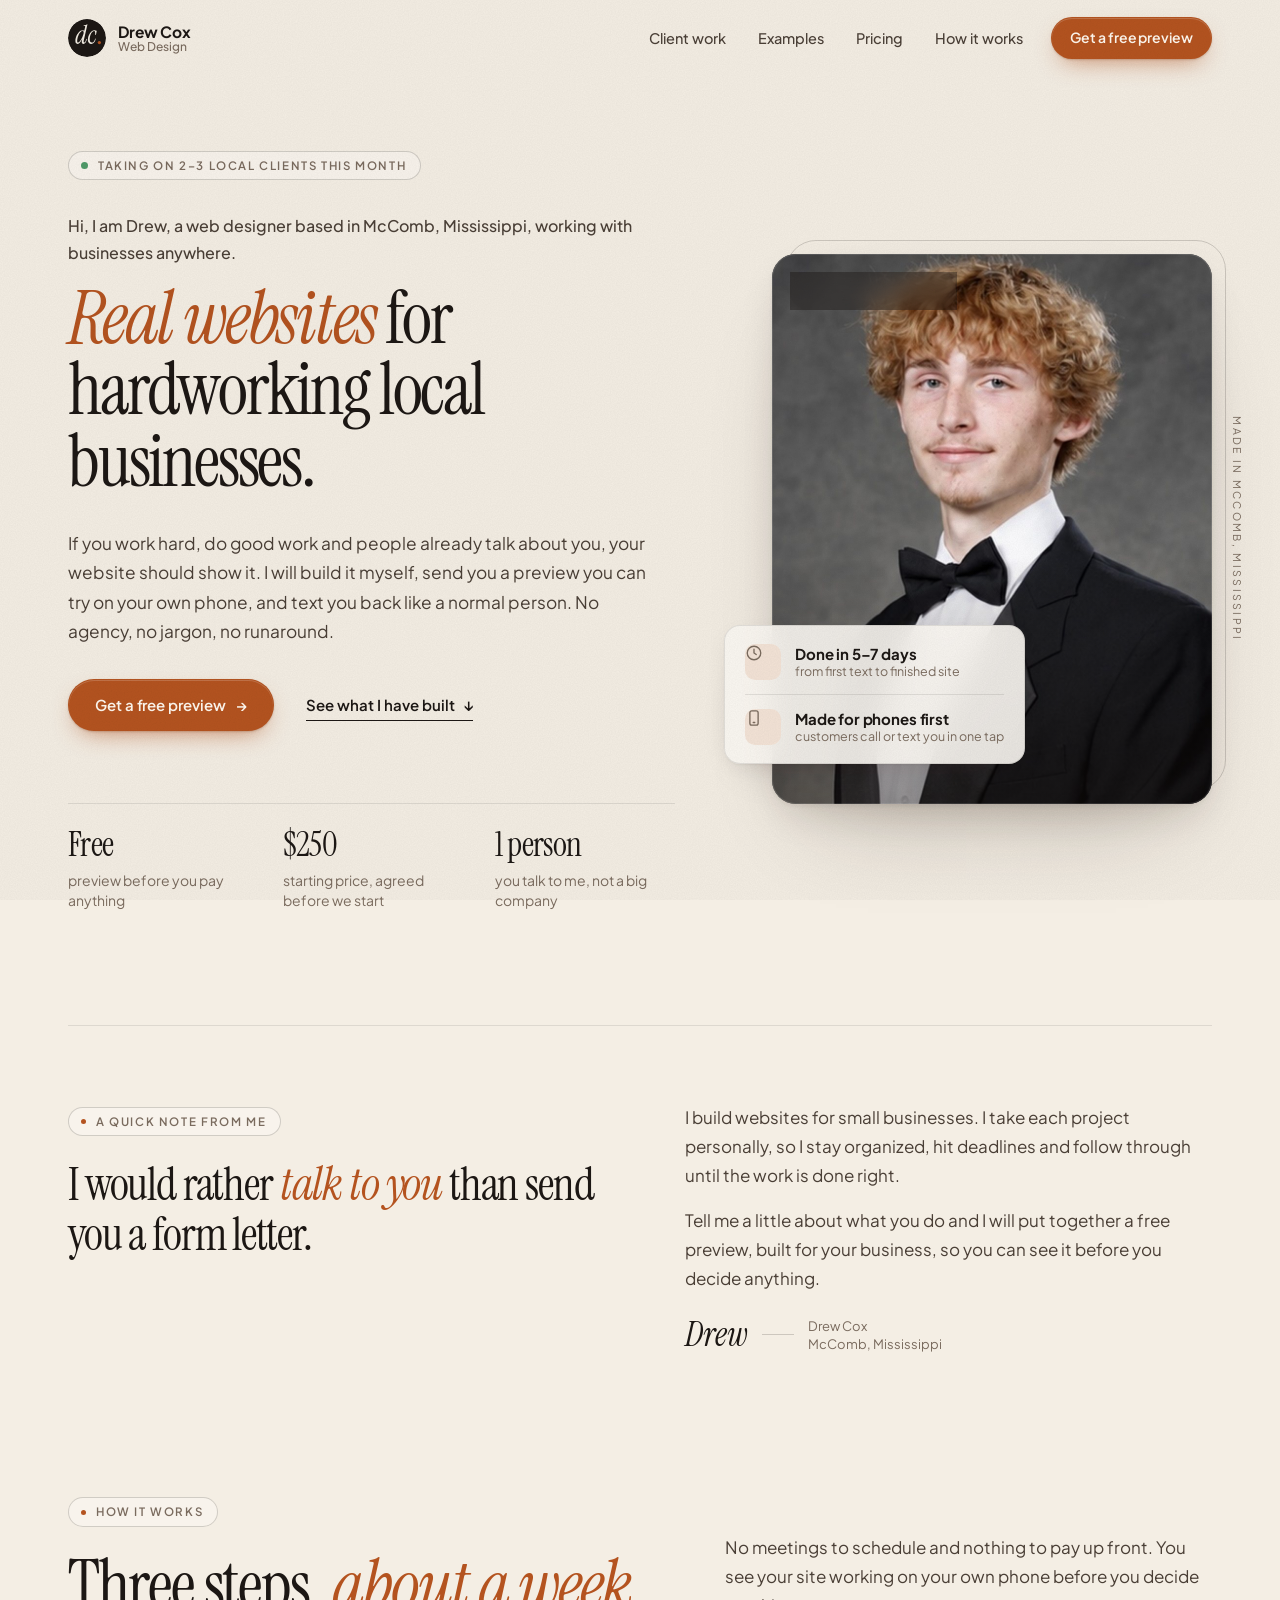
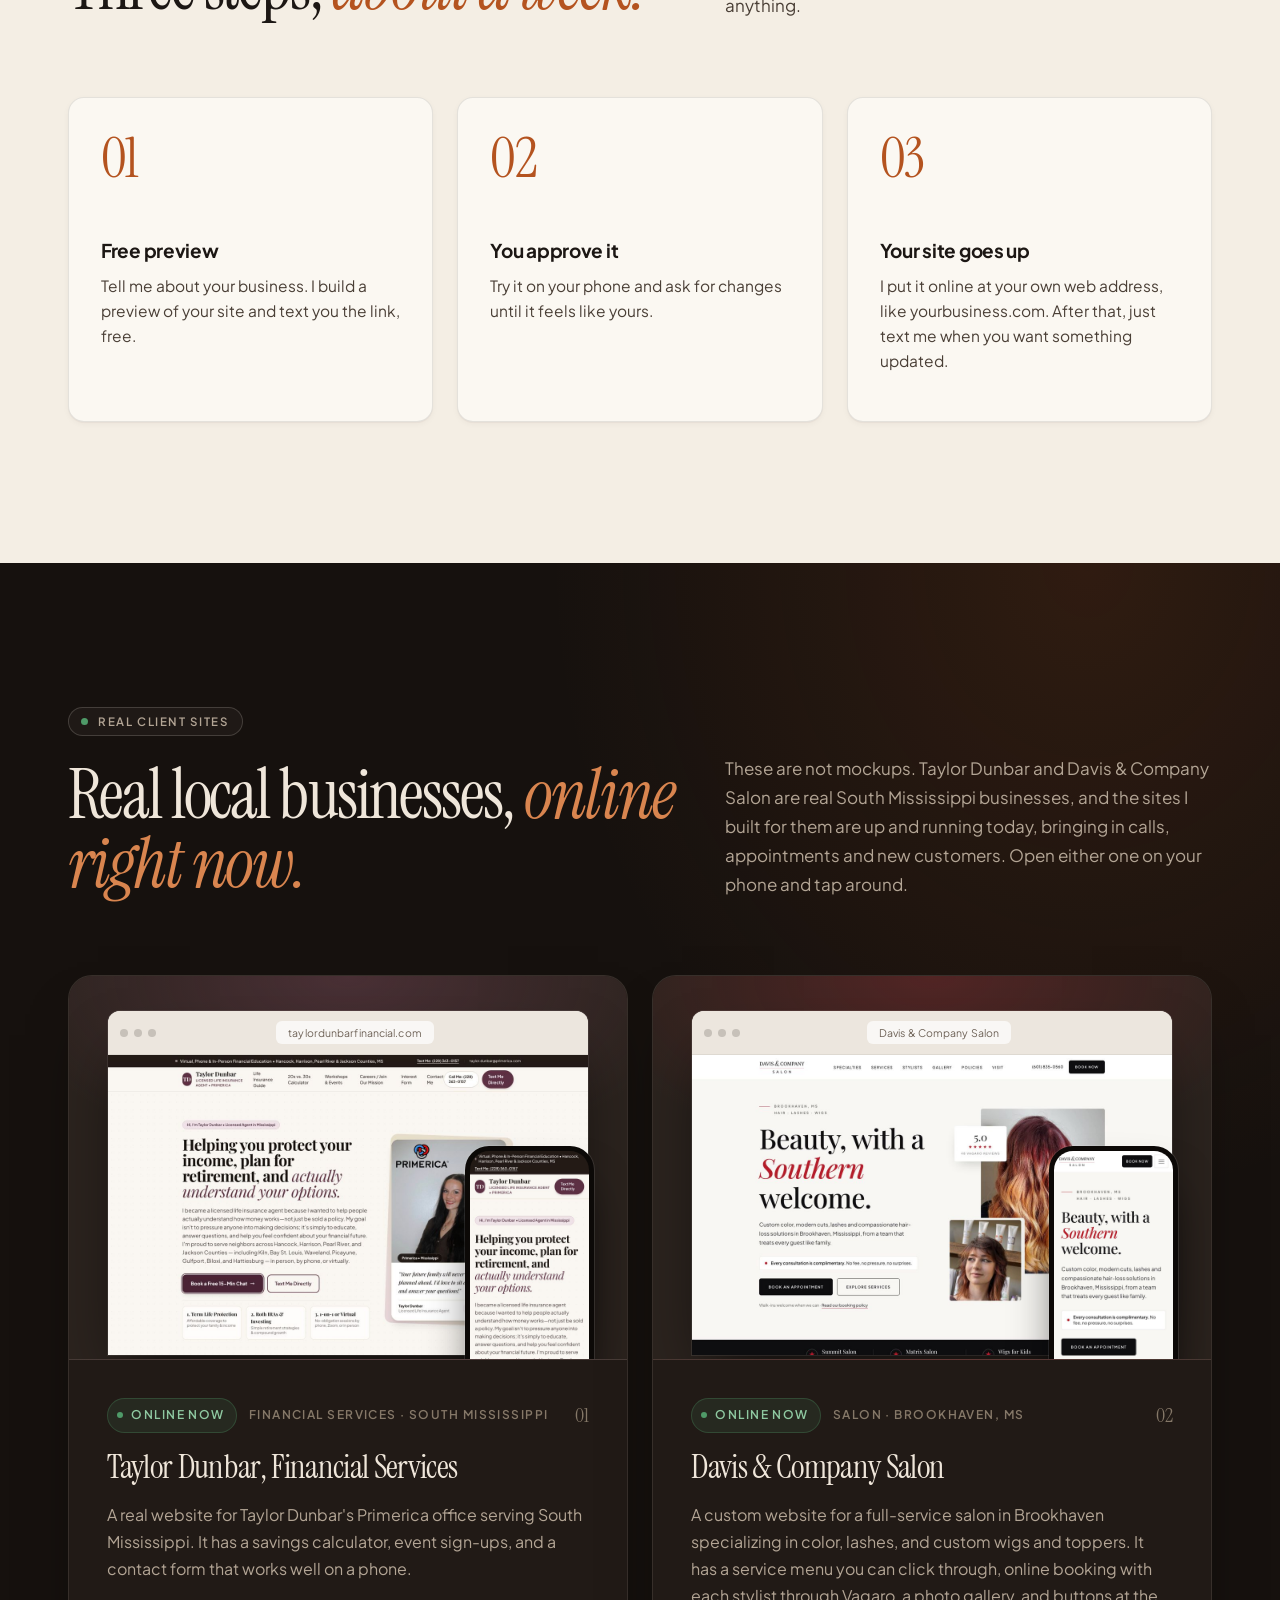
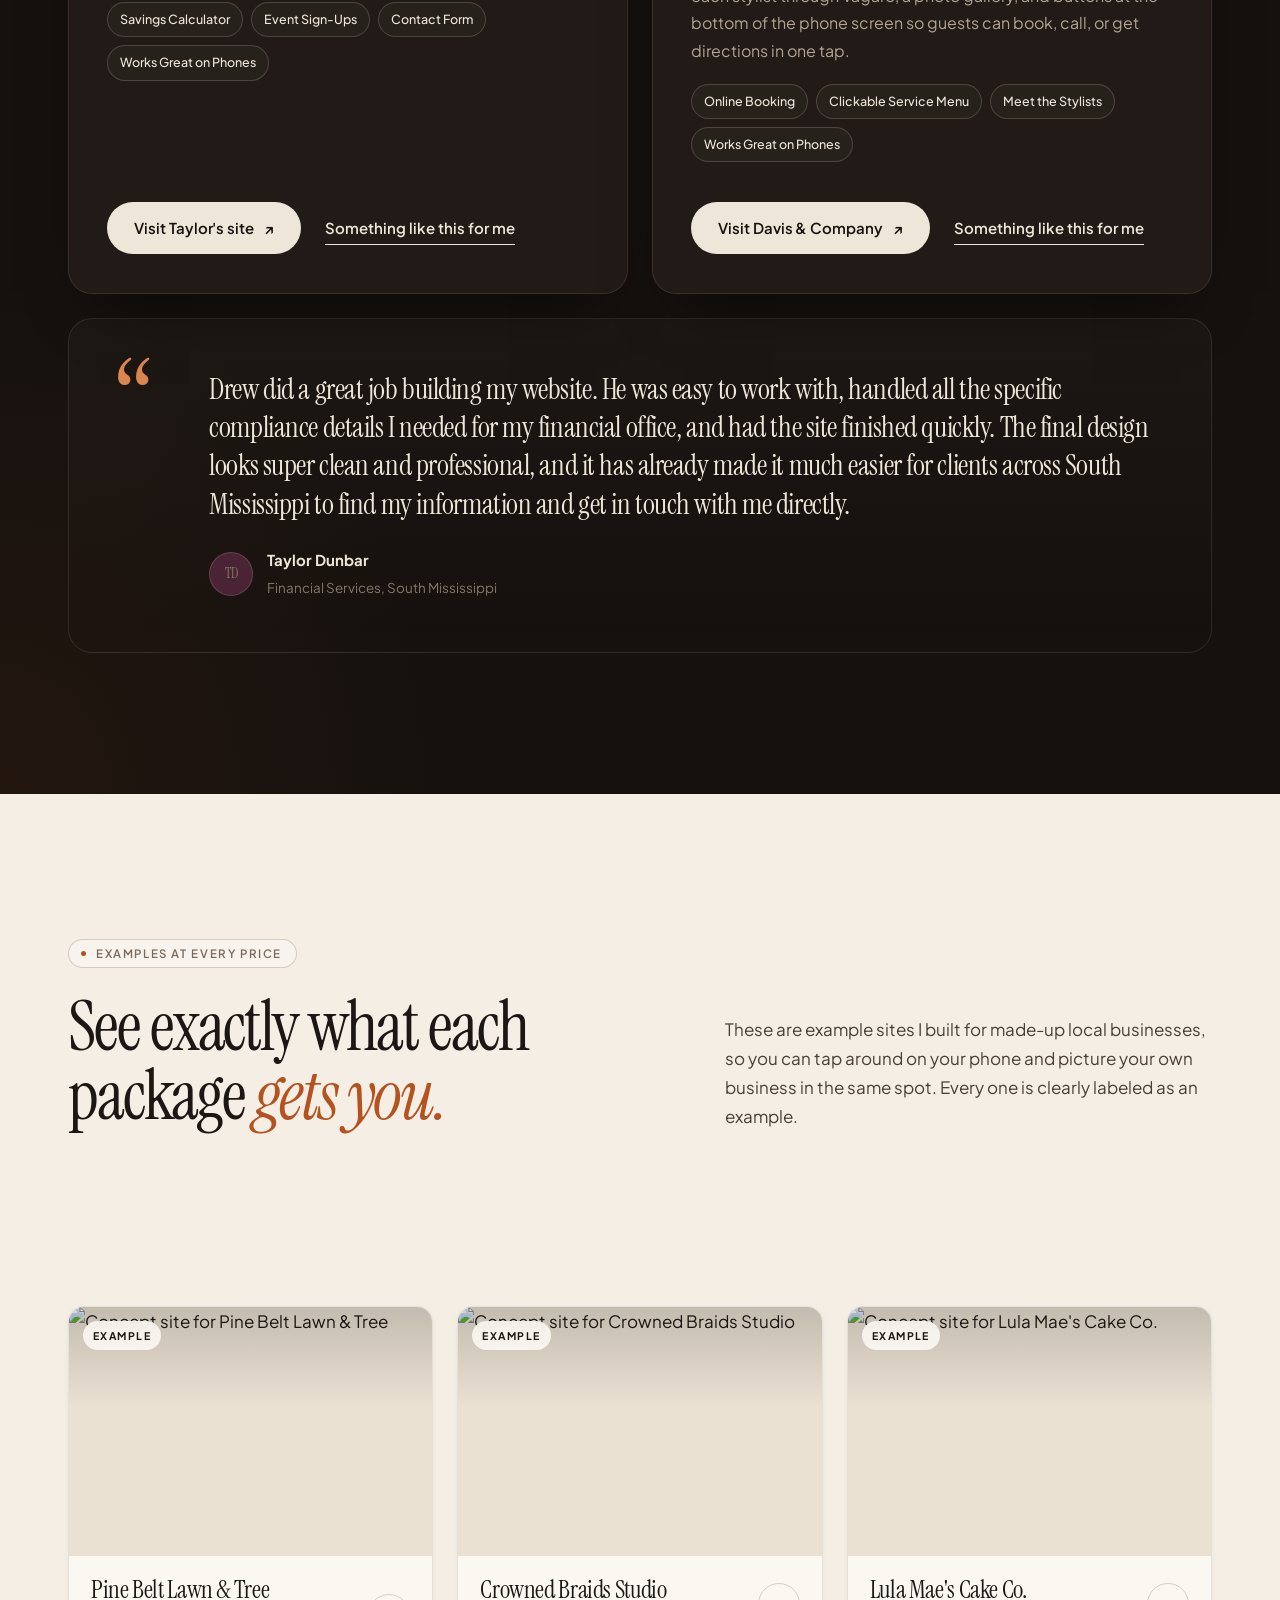
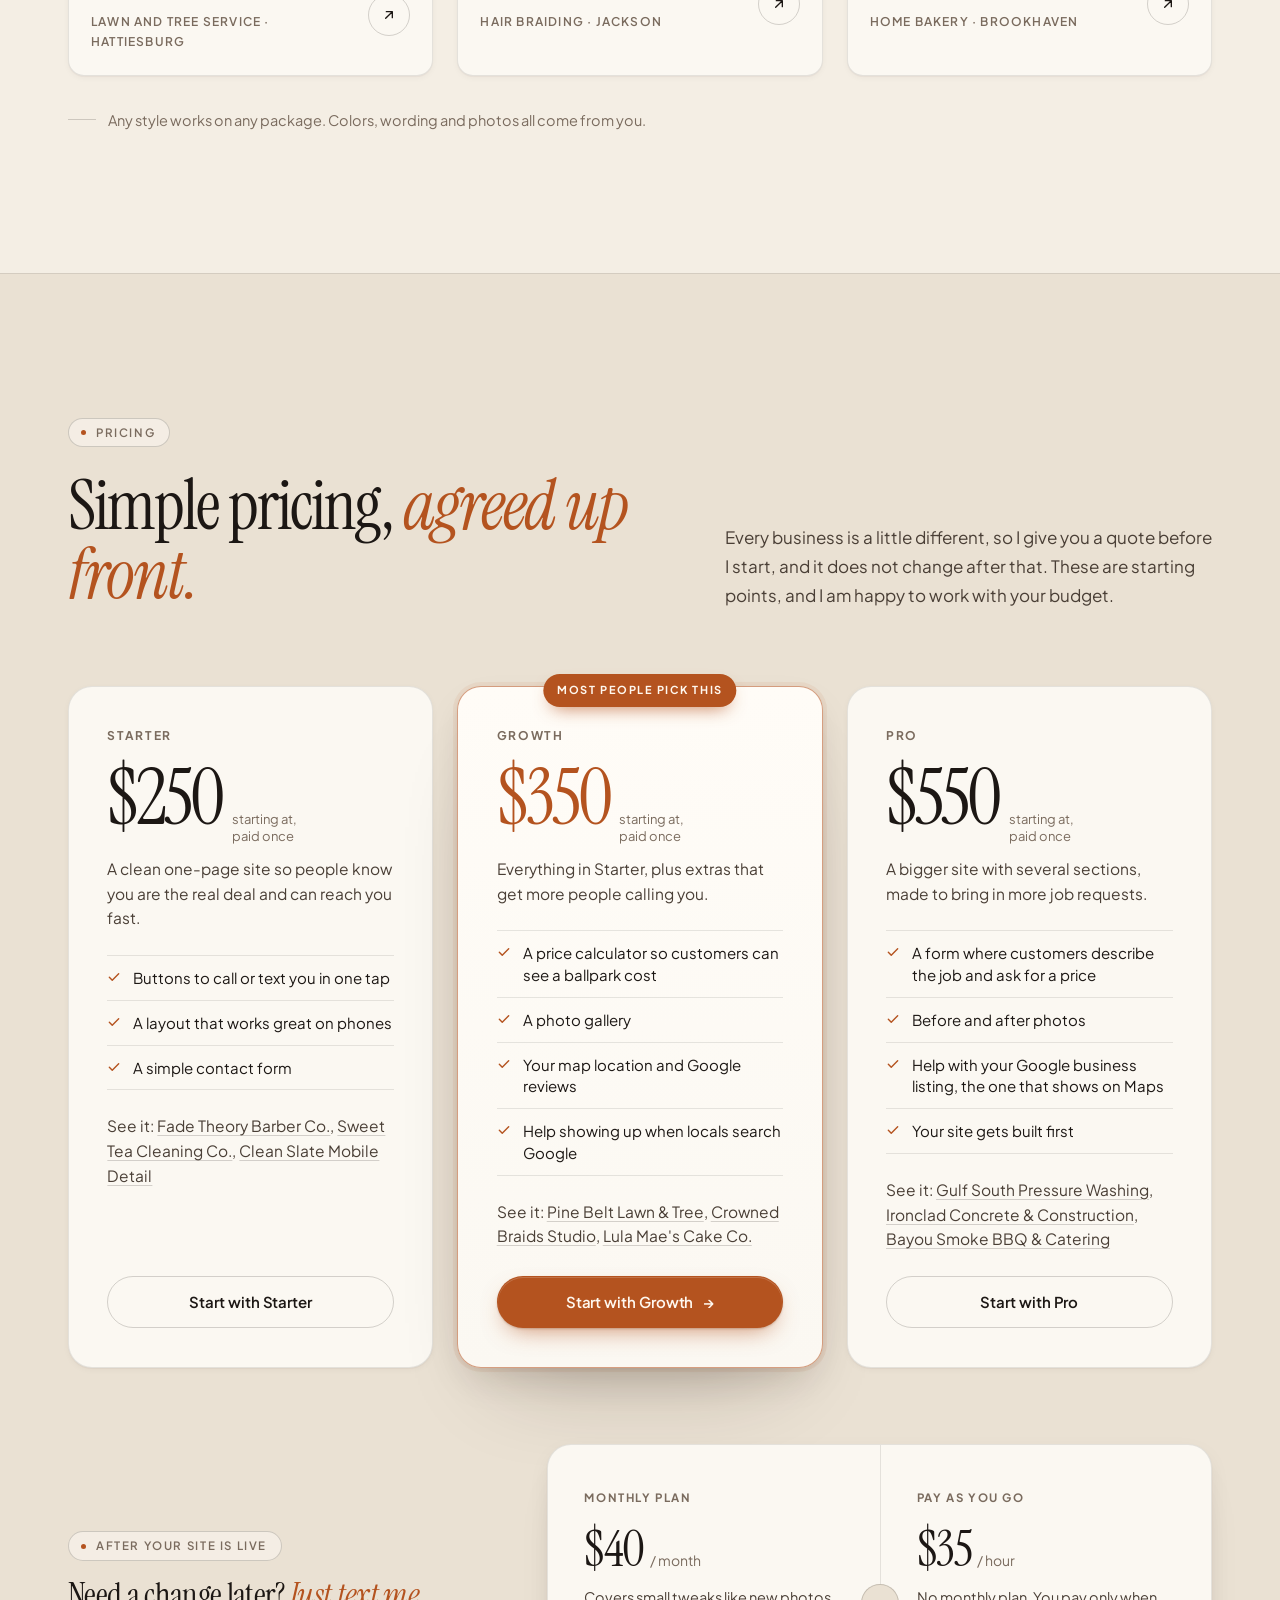
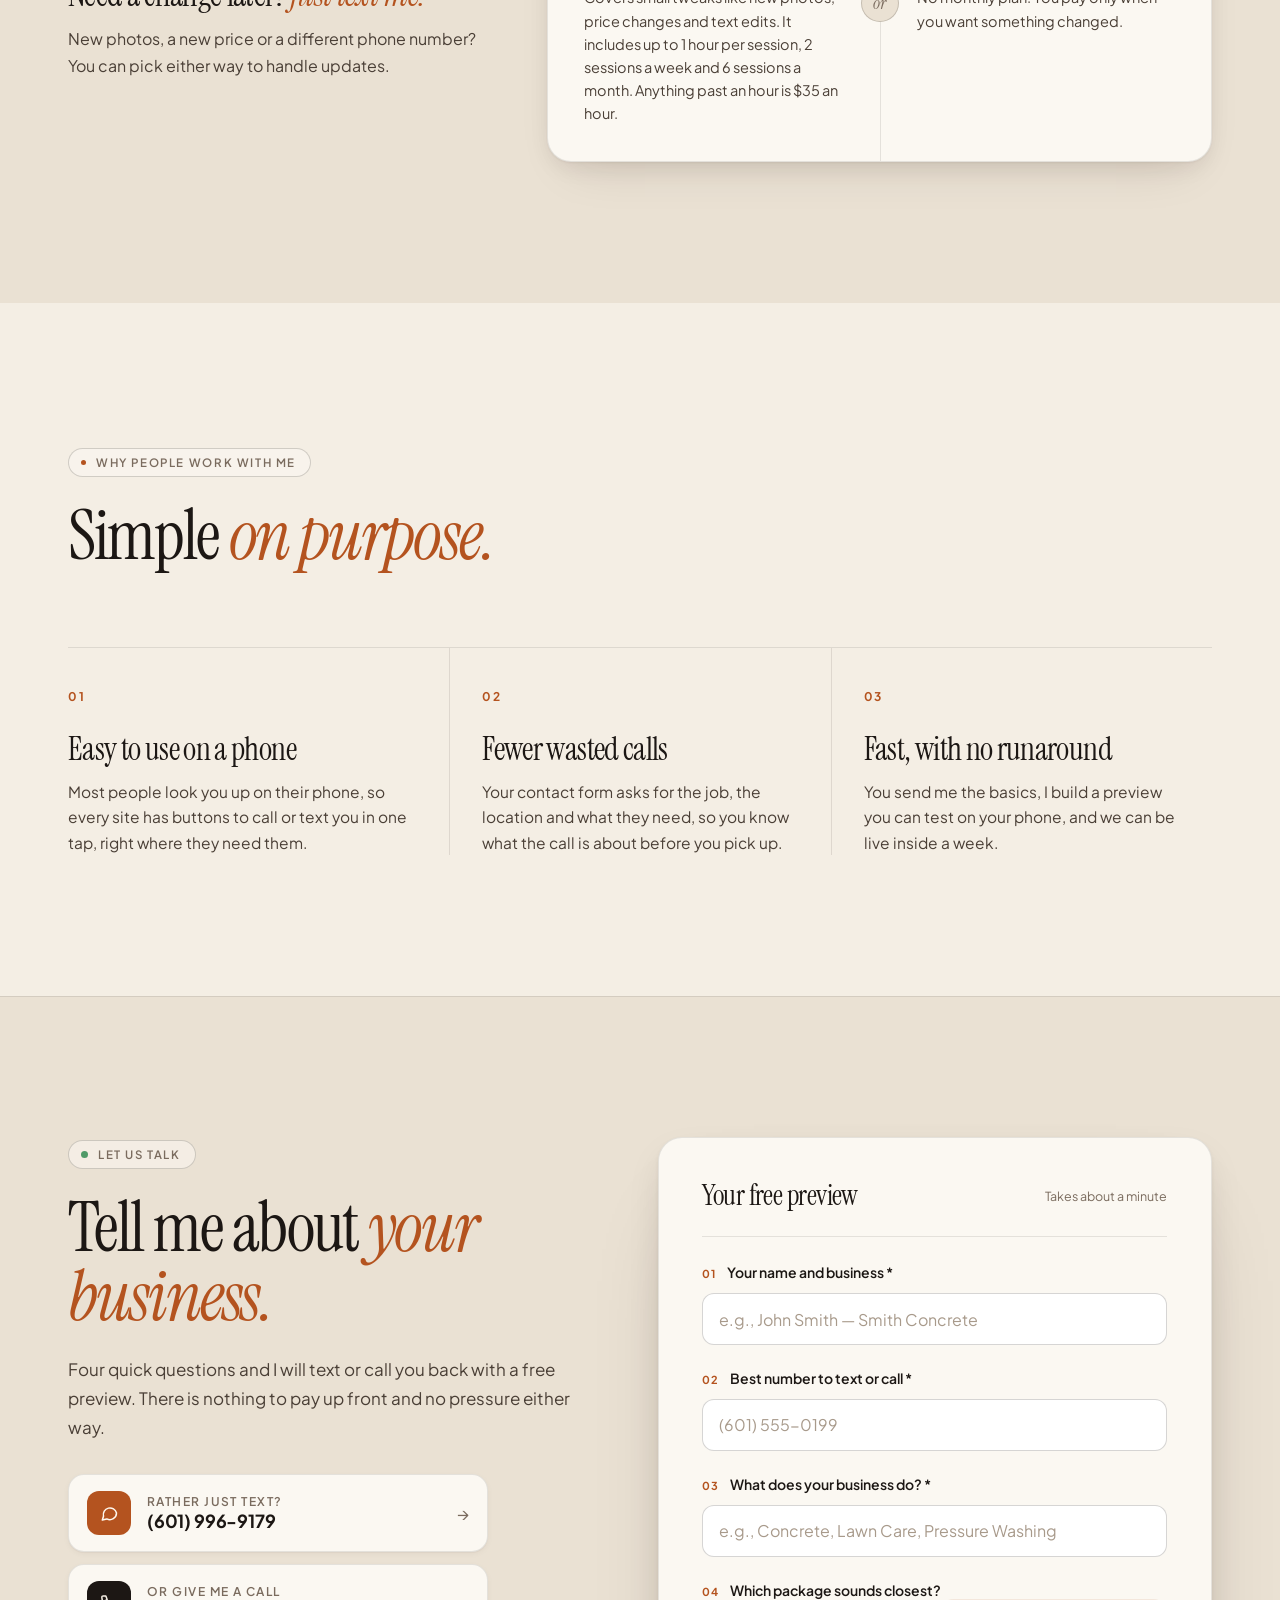
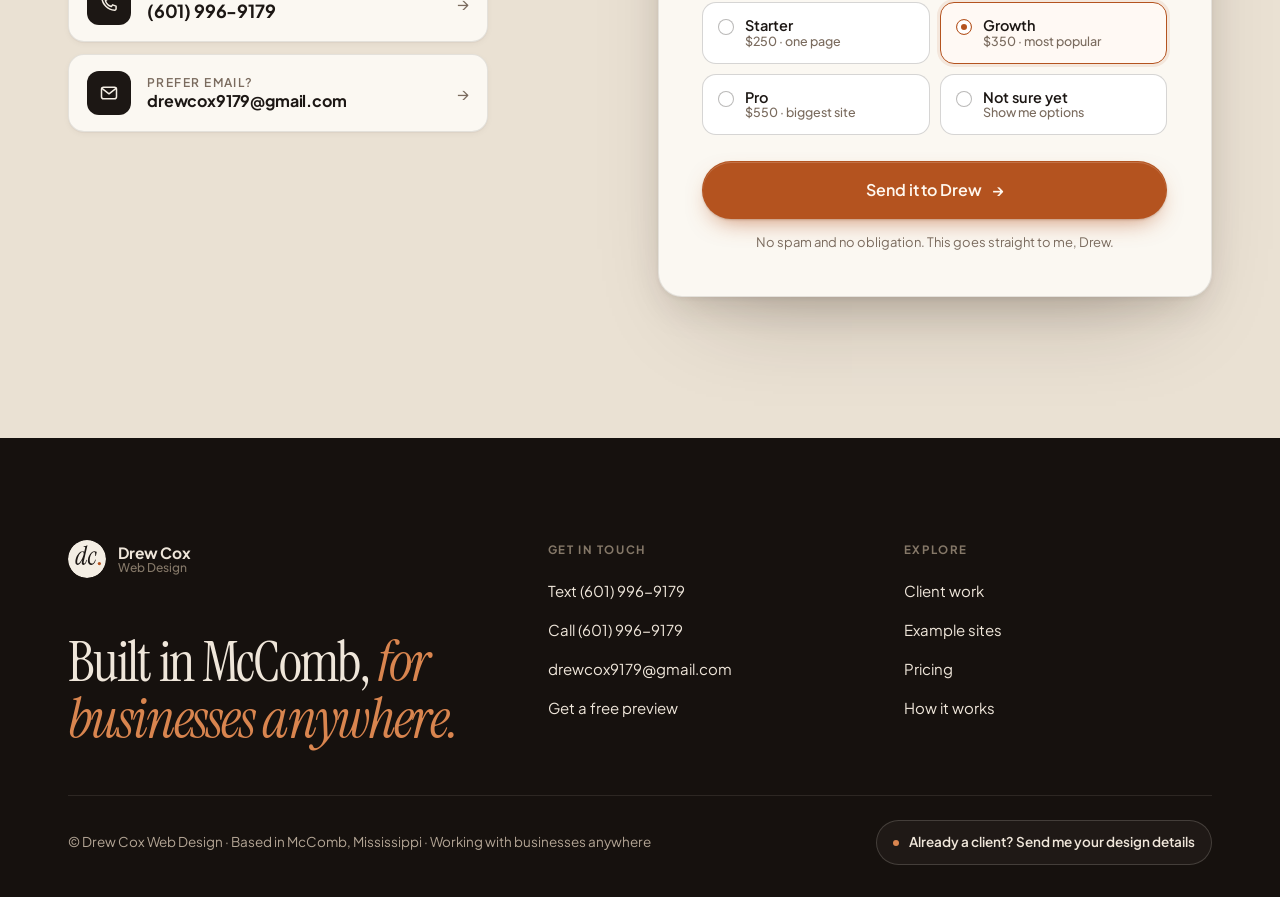
==== commit ae61c05d: "Remove one flat price wording Co-Authored-By: Claude Sonnet 5.5 <noreply@anthropic.com> Claude-Sessi" ====
--- a/index.html
+++ b/index.html
@@ -3,14 +3,14 @@
 <head>
   <meta charset="UTF-8" />
   <meta name="viewport" content="width=device-width, initial-scale=1.0, viewport-fit=cover" />
-  <meta name="description" content="Drew Cox builds custom websites for small and local businesses, from his home base in McComb, Mississippi to anywhere. Free preview first, one flat price starting at $250, live in about a week.">
+  <meta name="description" content="Drew Cox builds custom websites for small and local businesses, from his home base in McComb, Mississippi to anywhere. Free preview first, plans starting at $250, live in about a week.">
   <meta name="theme-color" content="#F4EEE4">
   <link rel="icon" href="/favicon.svg" type="image/svg+xml">
   <link rel="apple-touch-icon" href="/assets/apple-touch-icon.png">
   <meta property="og:type" content="website">
   <meta property="og:url" content="https://drewcoxwebdesign.com/">
   <meta property="og:title" content="Drew Cox Web Design | Real websites for local businesses">
-  <meta property="og:description" content="Free preview first. One flat price starting at $250. Live in about a week.">
+  <meta property="og:description" content="Free preview first. Plans starting at $250. Live in about a week.">
   <meta property="og:image" content="https://drewcoxwebdesign.com/assets/og-image.jpg">
   <meta name="twitter:card" content="summary_large_image">
   <title>Drew Cox | Web Designer for Local Businesses | Drew Cox Web Design</title>
@@ -24,7 +24,7 @@
         "@id": "https://drewcoxwebdesign.com/#business",
         "name": "Drew Cox Web Design",
         "alternateName": "Drew Cox",
-        "description": "Custom websites for small and local businesses. Free preview first, one flat price starting at $250, live in about a week.",
+        "description": "Custom websites for small and local businesses. Free preview first, plans starting at $250, live in about a week.",
         "url": "https://drewcoxwebdesign.com/",
         "logo": "https://drewcoxwebdesign.com/assets/logo-mark.svg",
         "image": "https://drewcoxwebdesign.com/assets/drew.jpg",
@@ -1062,7 +1062,7 @@
             <span class="label">Pricing</span>
             <h2 class="h2">Simple pricing, <em>agreed up front.</em></h2>
           </div>
-          <p data-reveal style="--d:.1s">Every business is a little different, so we settle on one price before I start, and it does not change after that. These are starting points, and I am happy to work with your budget.</p>
+          <p data-reveal style="--d:.1s">Every business is a little different, so I give you a quote before I start, and it does not change after that. These are starting points, and I am happy to work with your budget.</p>
         </div>
 
         <div class="plans" data-stagger>
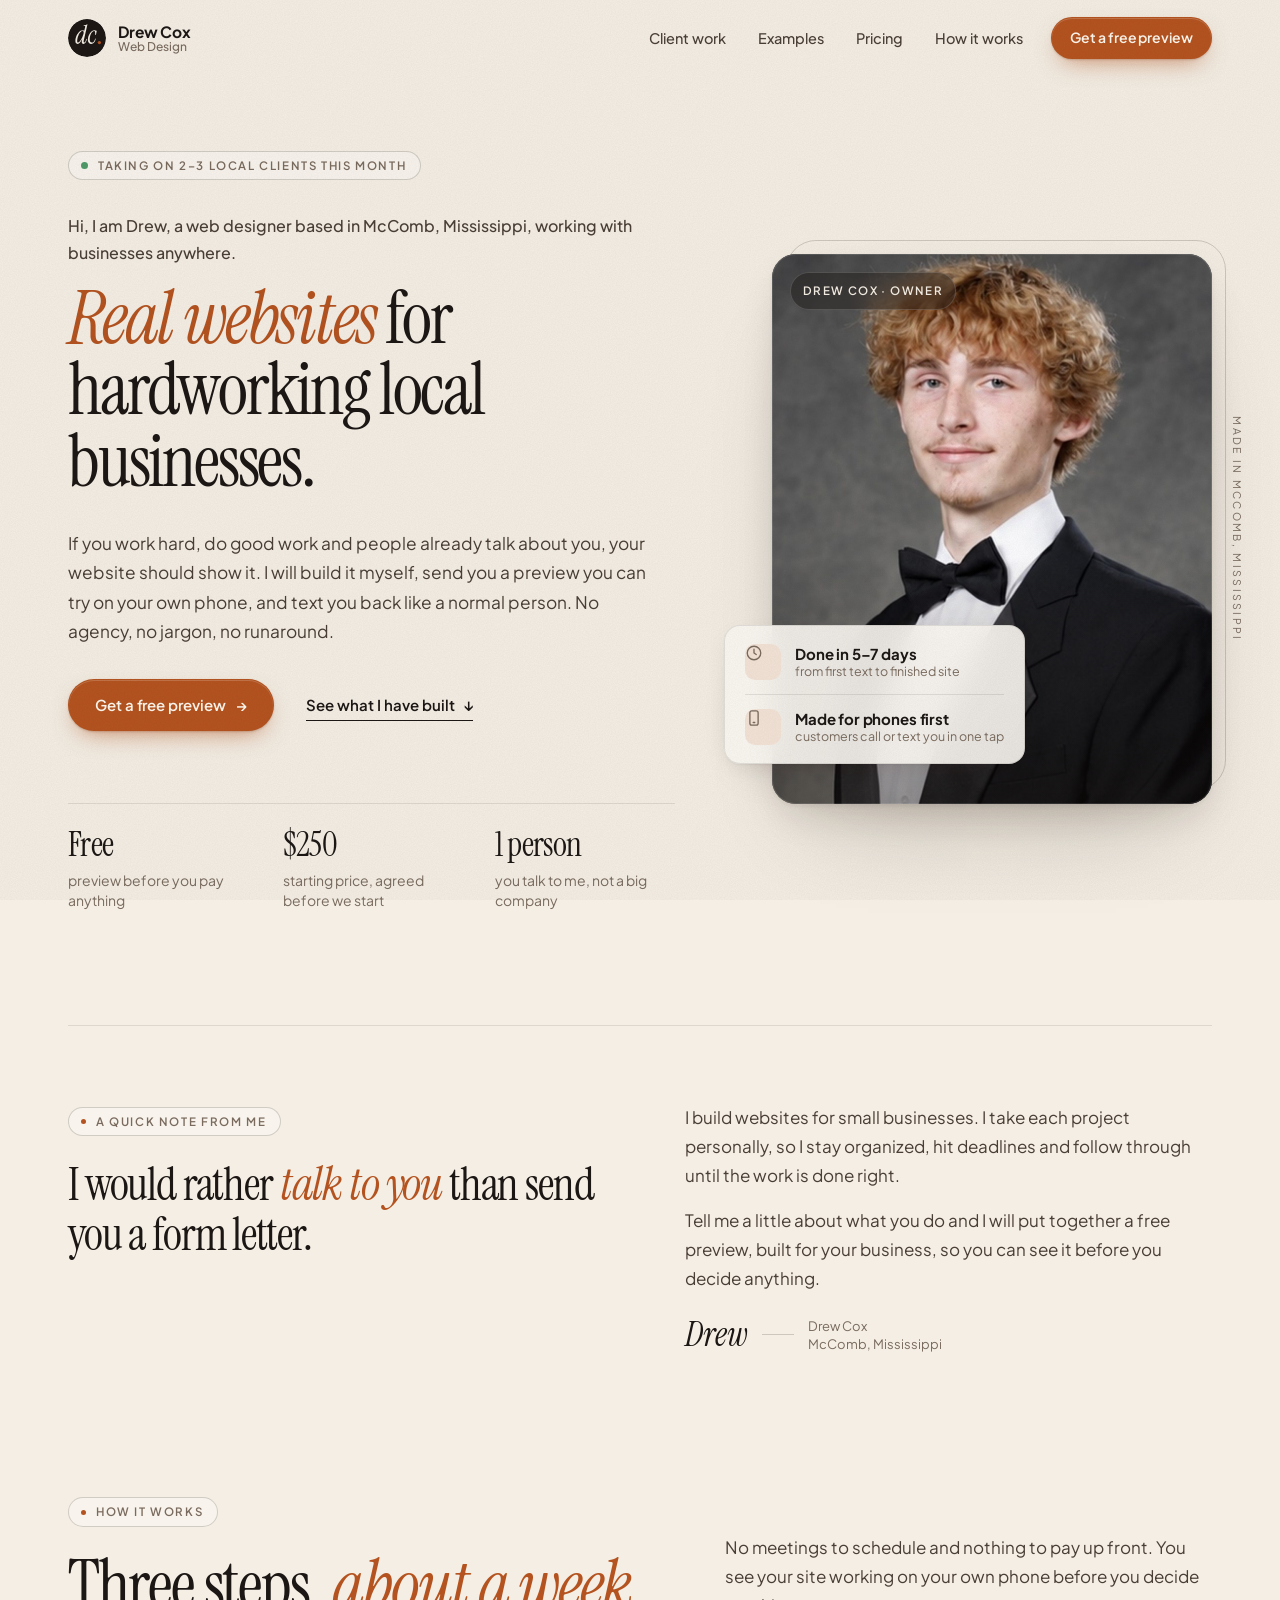
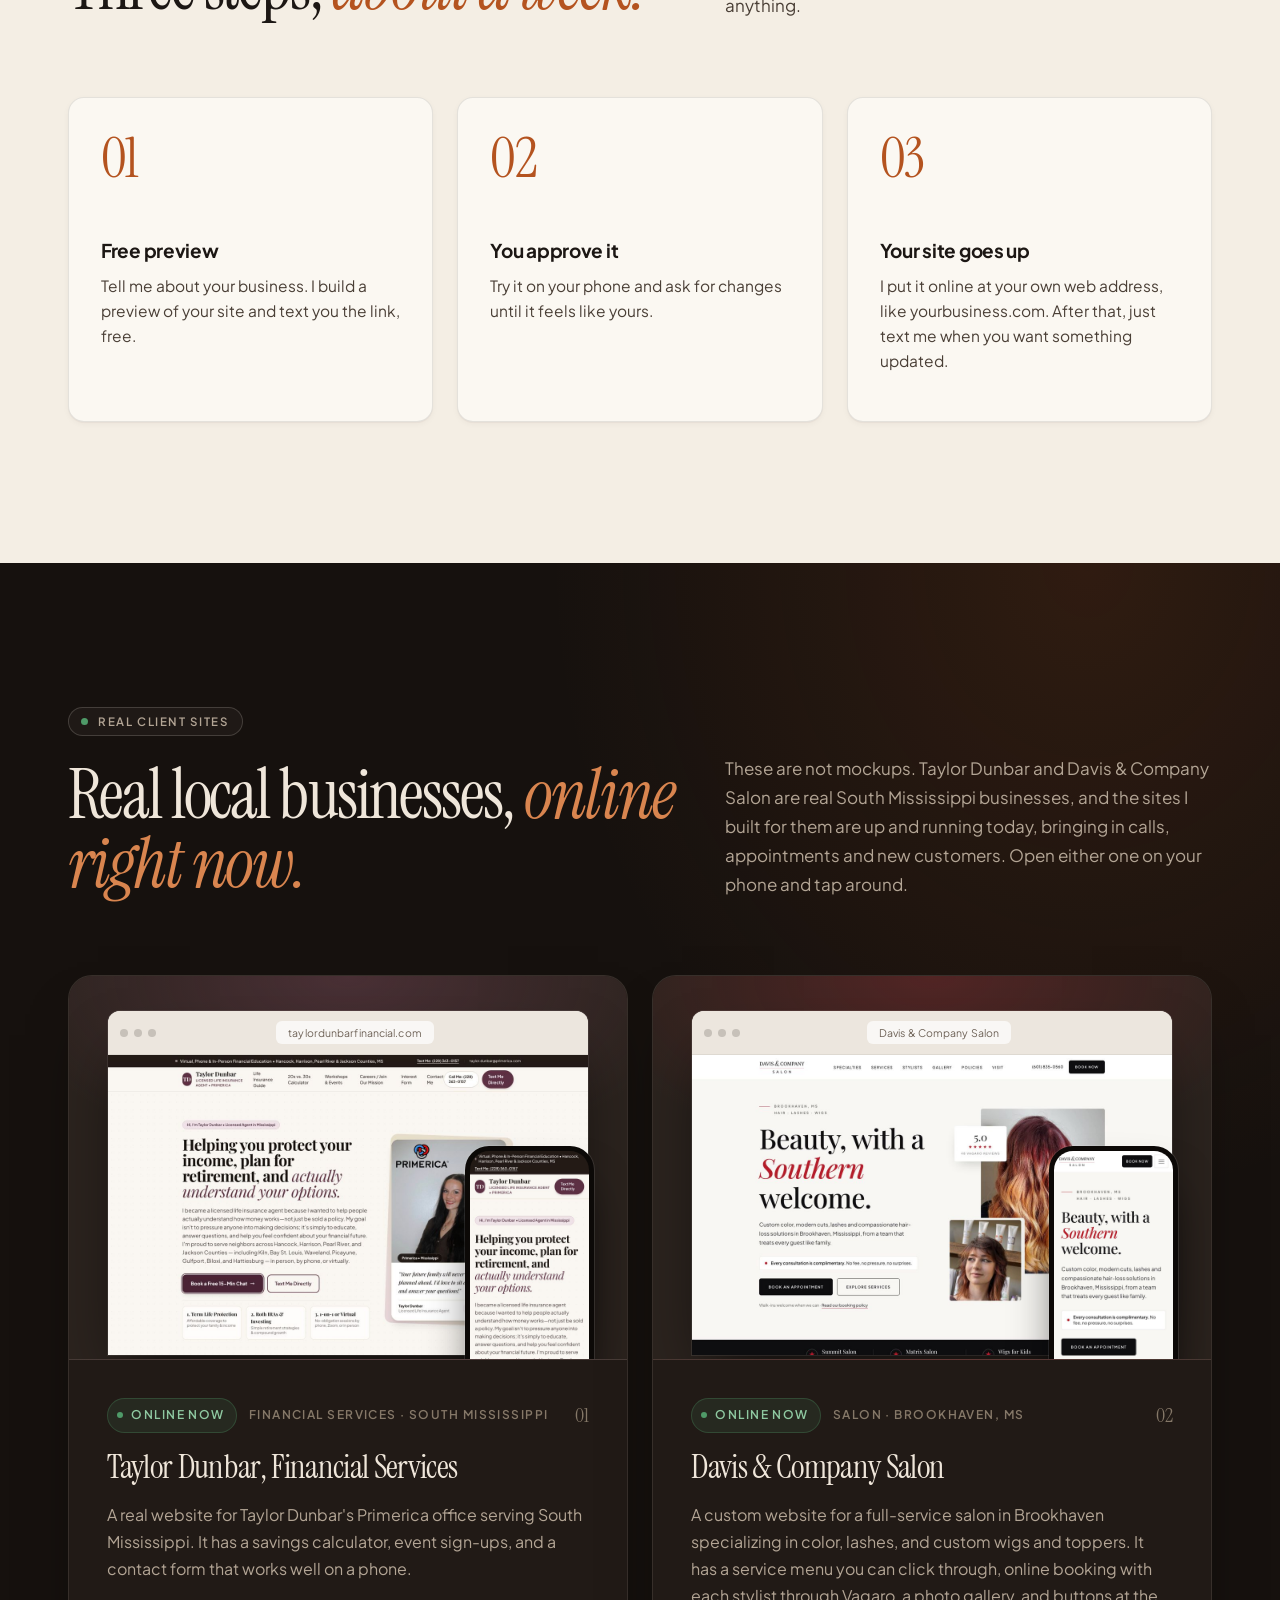
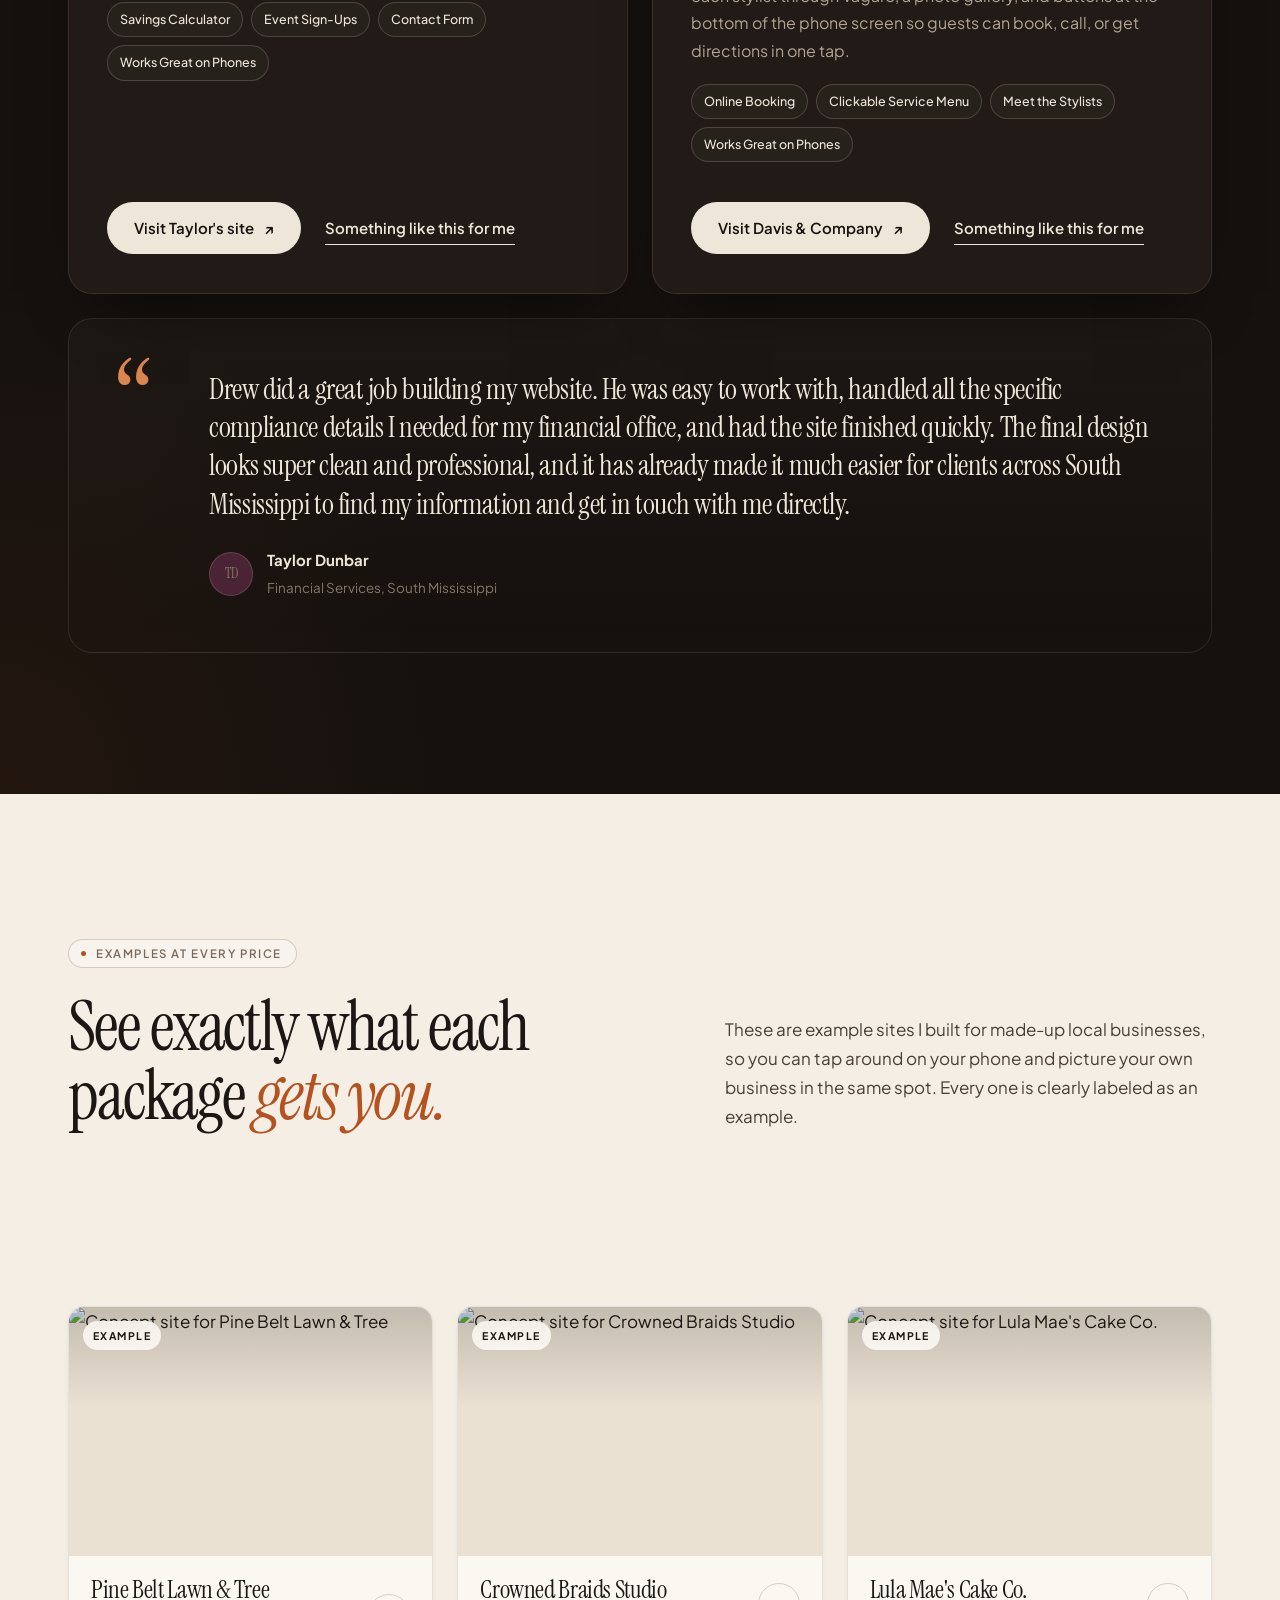
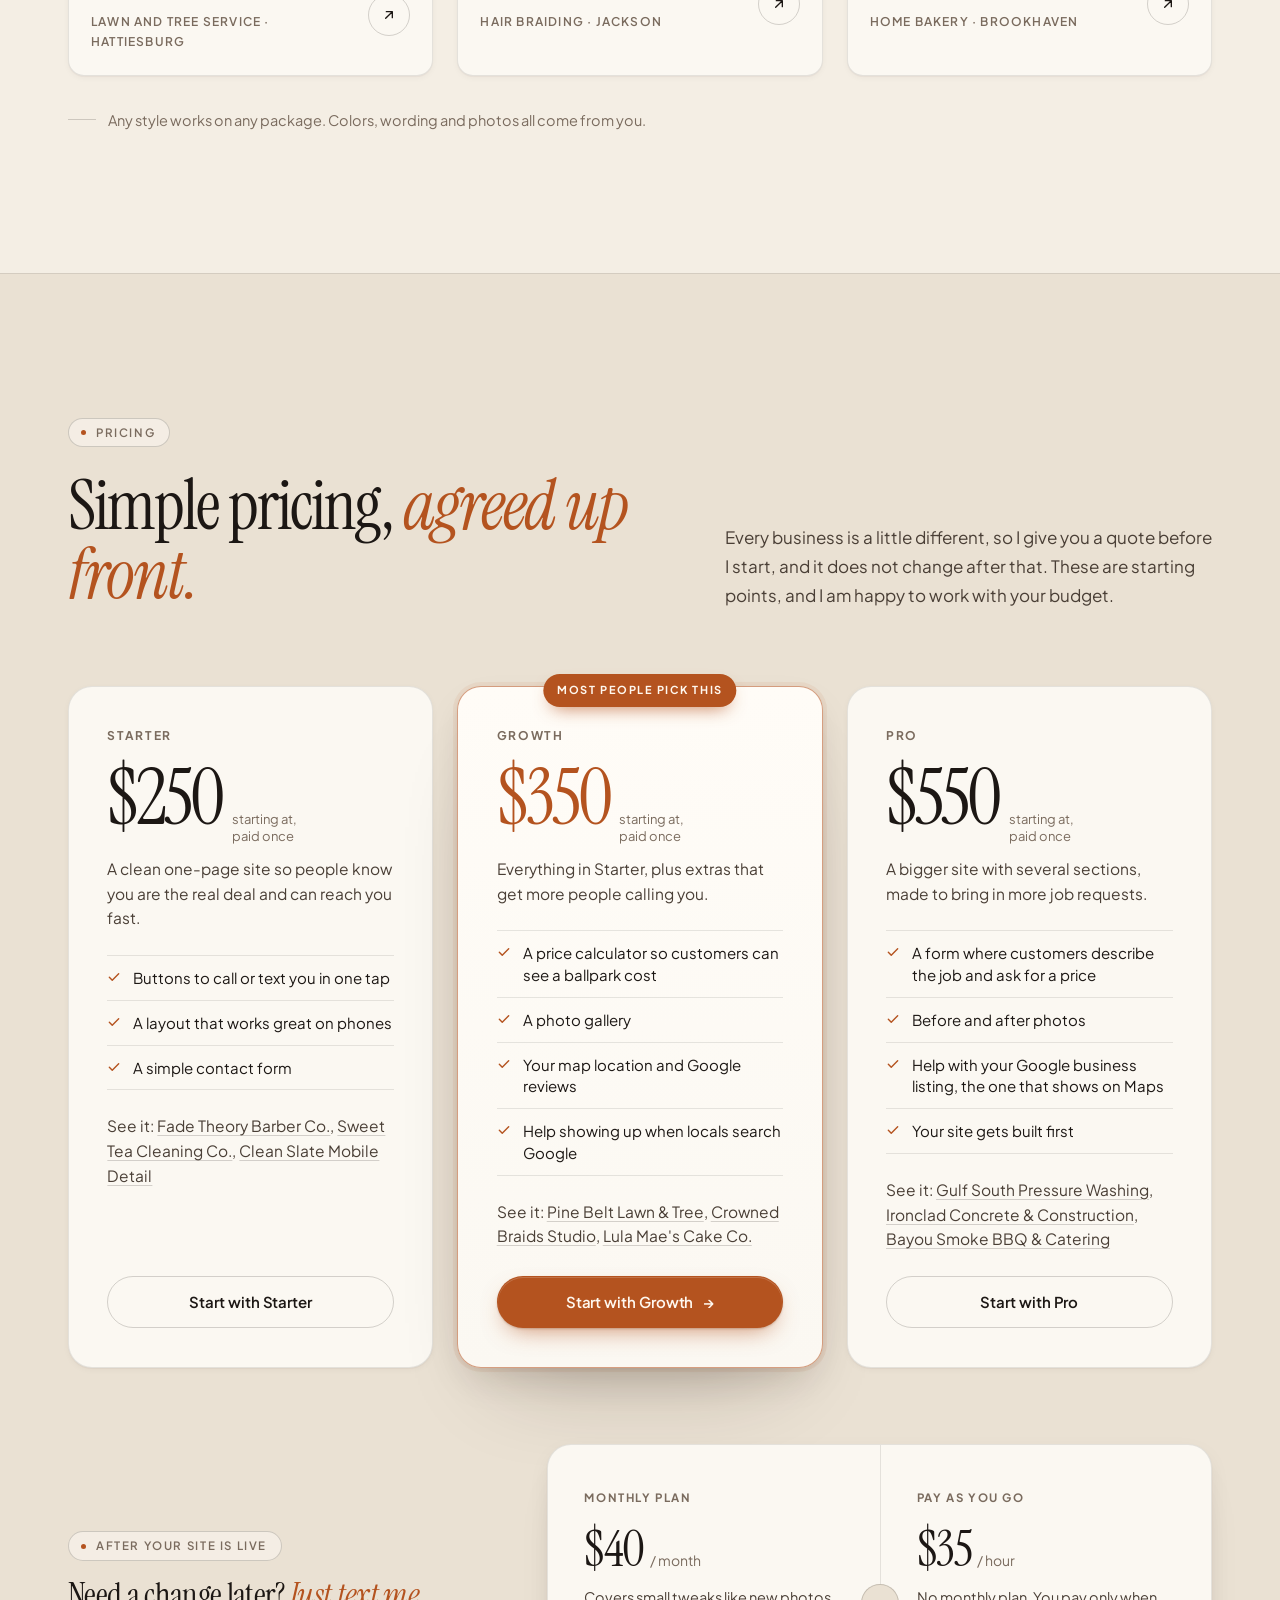
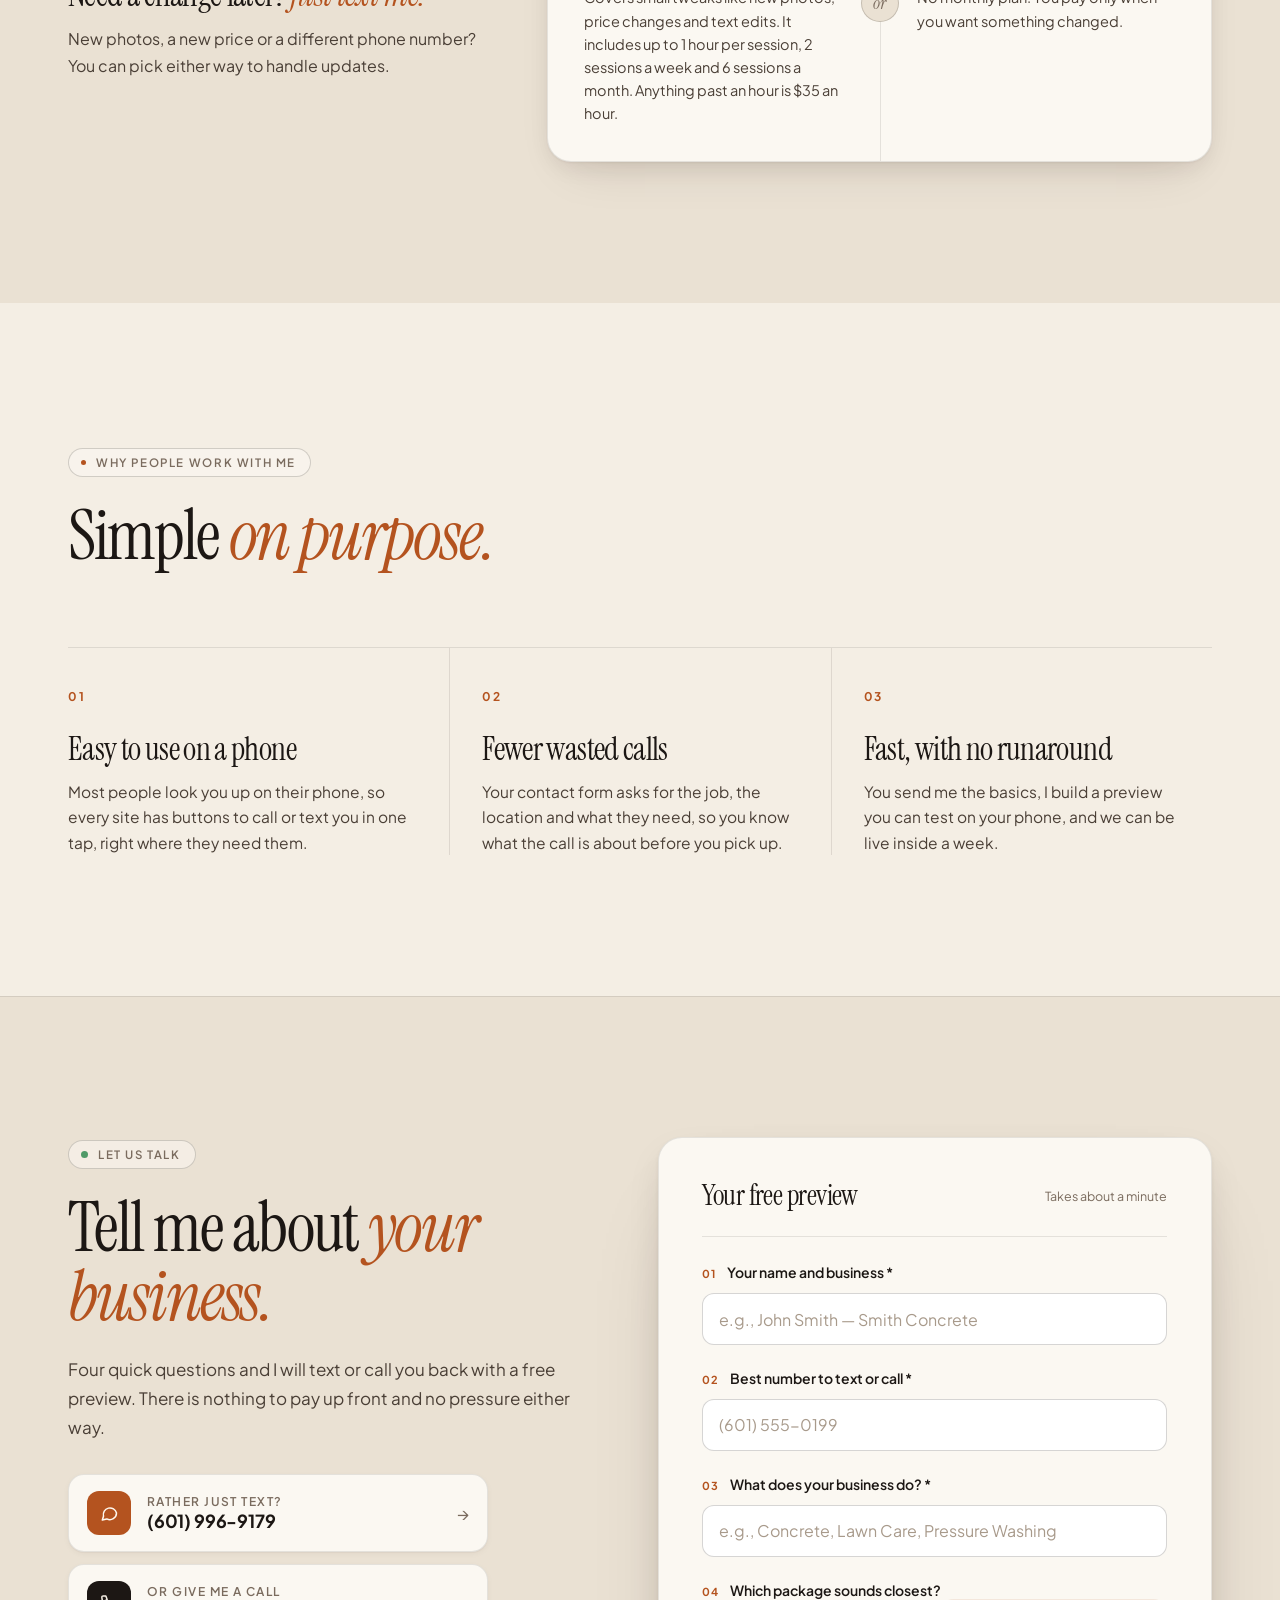
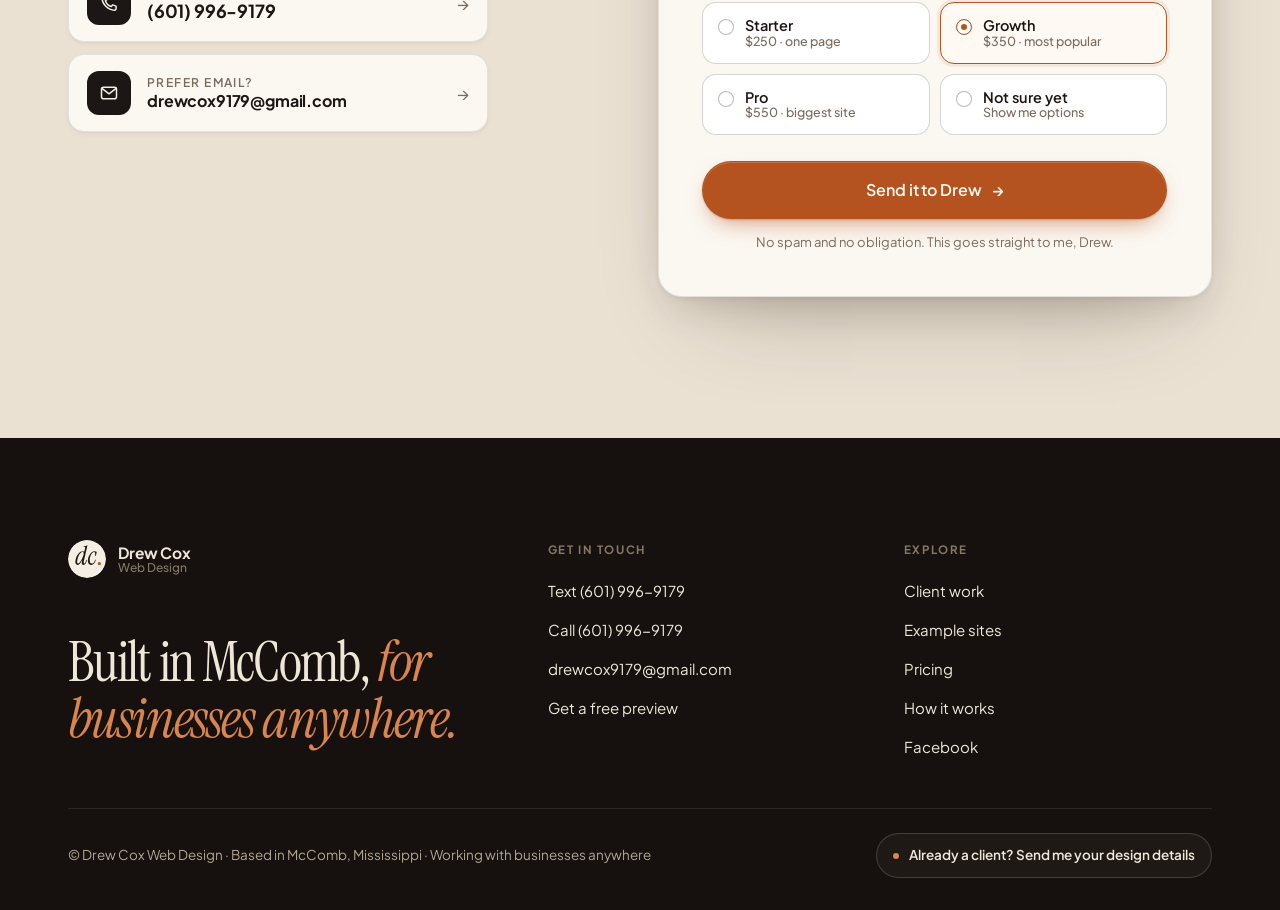
==== commit 06af6770: "Link the Facebook Page from the footer and schema Co-Authored-By: Claude Sonnet 5.5 <noreply@anthrop" ====
--- a/index.html
+++ b/index.html
@@ -29,6 +29,7 @@
         "logo": "https://drewcoxwebdesign.com/assets/logo-mark.svg",
         "image": "https://drewcoxwebdesign.com/assets/drew.jpg",
         "telephone": "+1-601-996-9179",
+        "sameAs": ["https://www.facebook.com/people/Drew-Cox-Web-Design/61596885122598/"],
         "priceRange": "$250-$550",
         "address": { "@type": "PostalAddress", "addressLocality": "McComb", "addressRegion": "MS", "addressCountry": "US" },
         "areaServed": { "@type": "Country", "name": "United States" },
@@ -1269,6 +1270,7 @@
             <li><a href="#concepts">Example sites</a></li>
             <li><a href="#pricing">Pricing</a></li>
             <li><a href="#process">How it works</a></li>
+            <li><a href="https://www.facebook.com/people/Drew-Cox-Web-Design/61596885122598/" target="_blank" rel="noopener">Facebook</a></li>
           </ul>
         </div>
       </div>
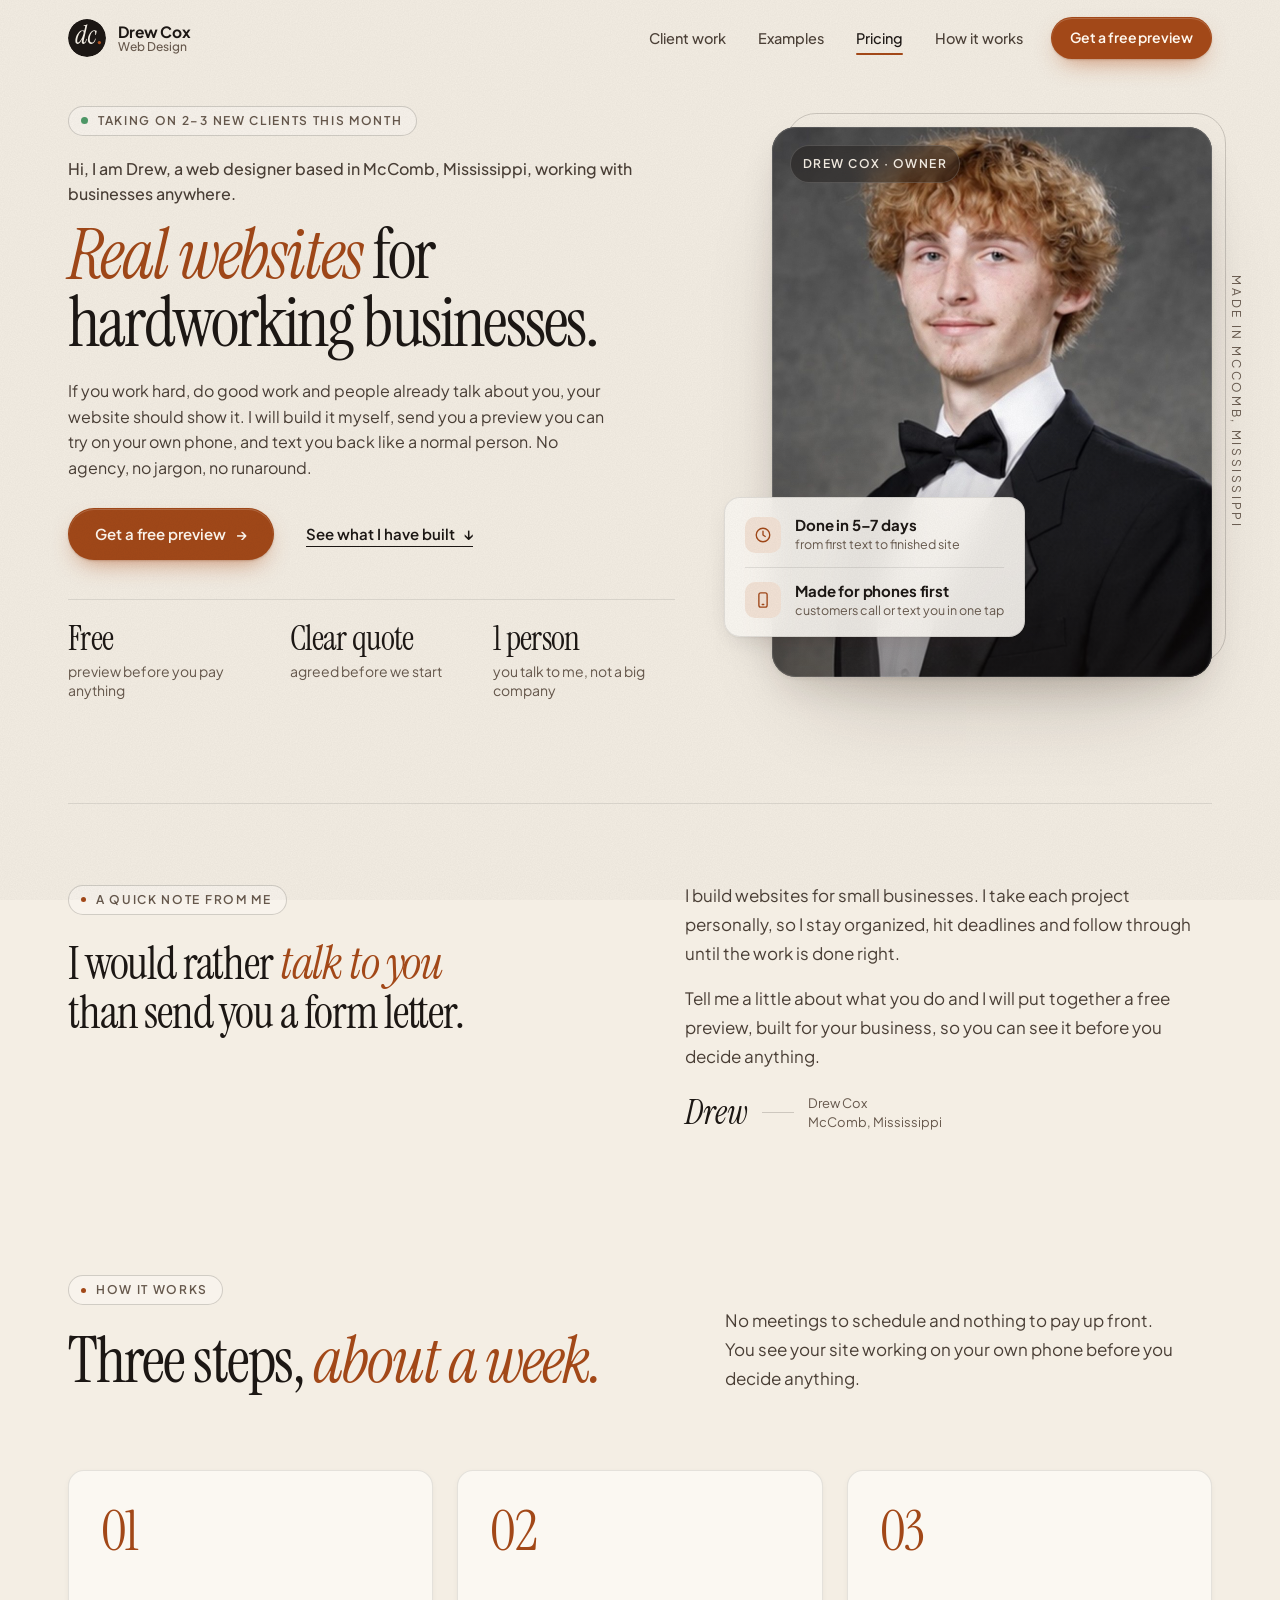
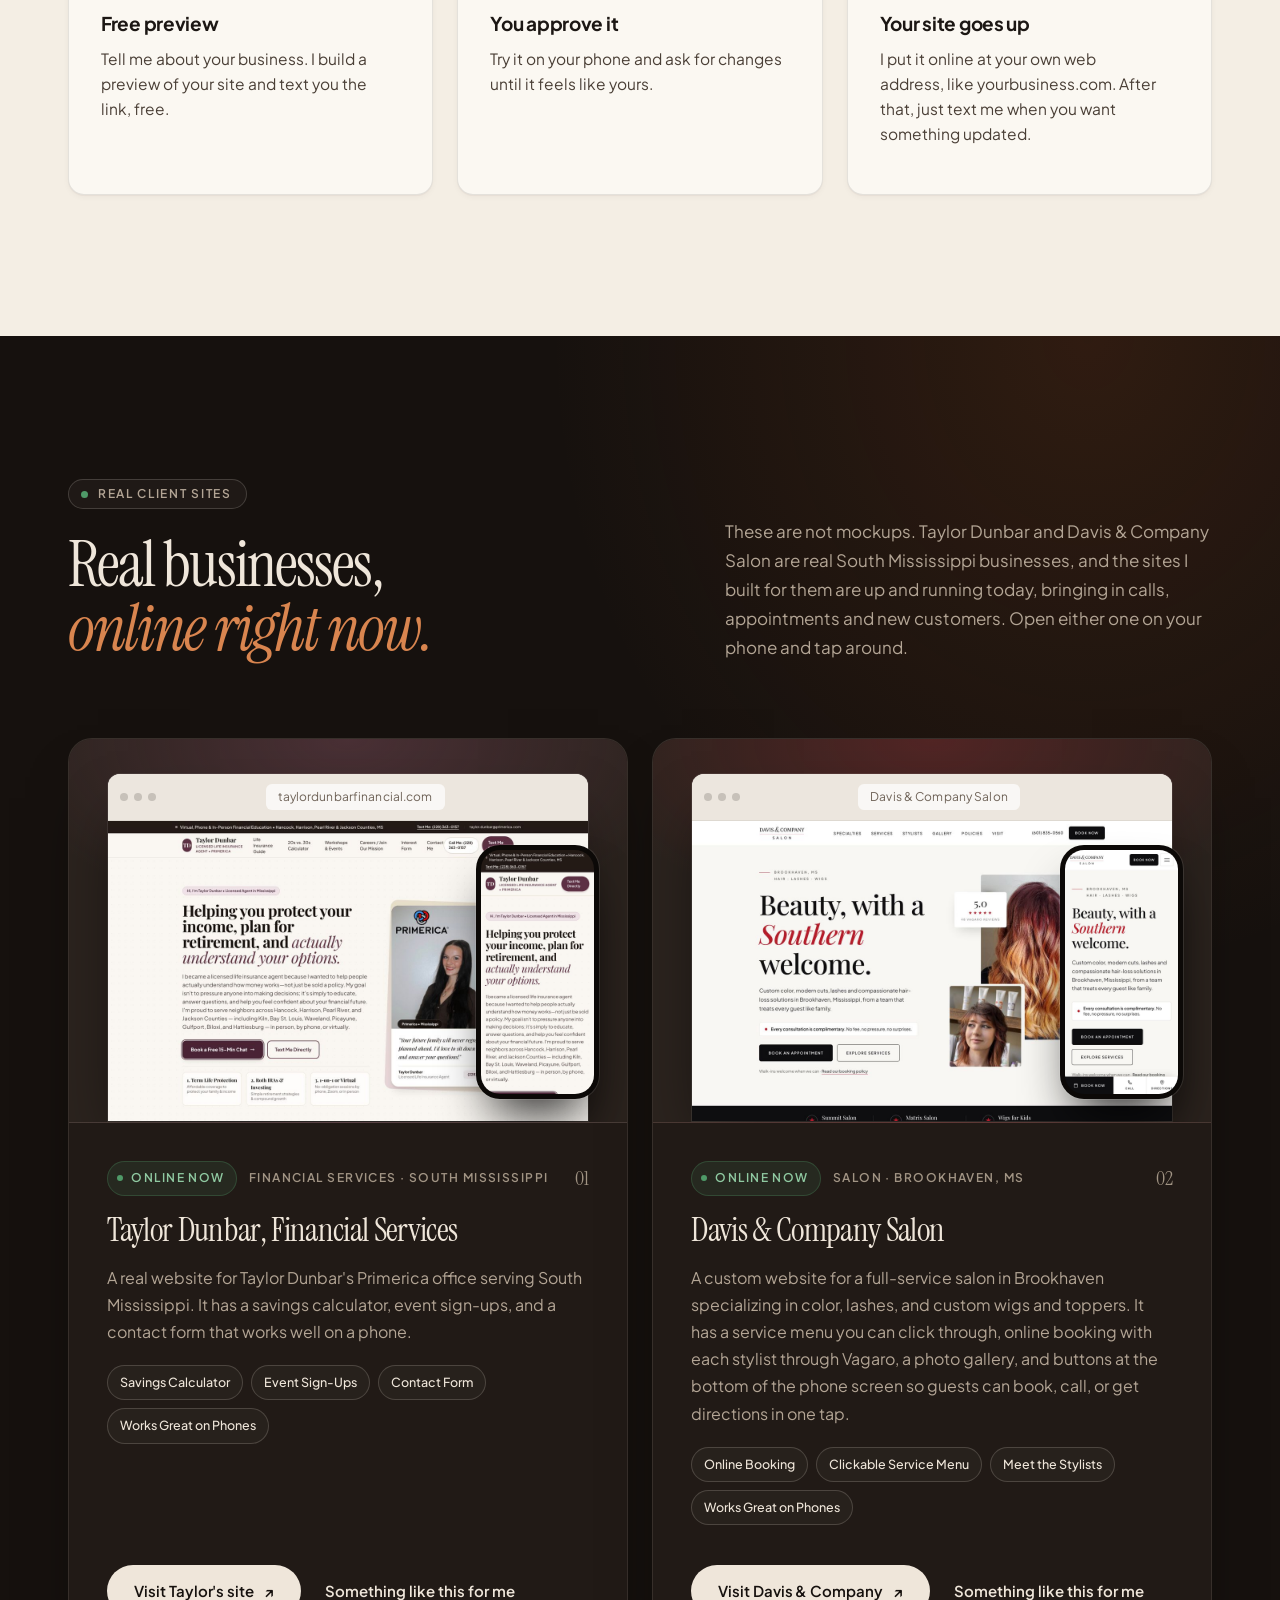
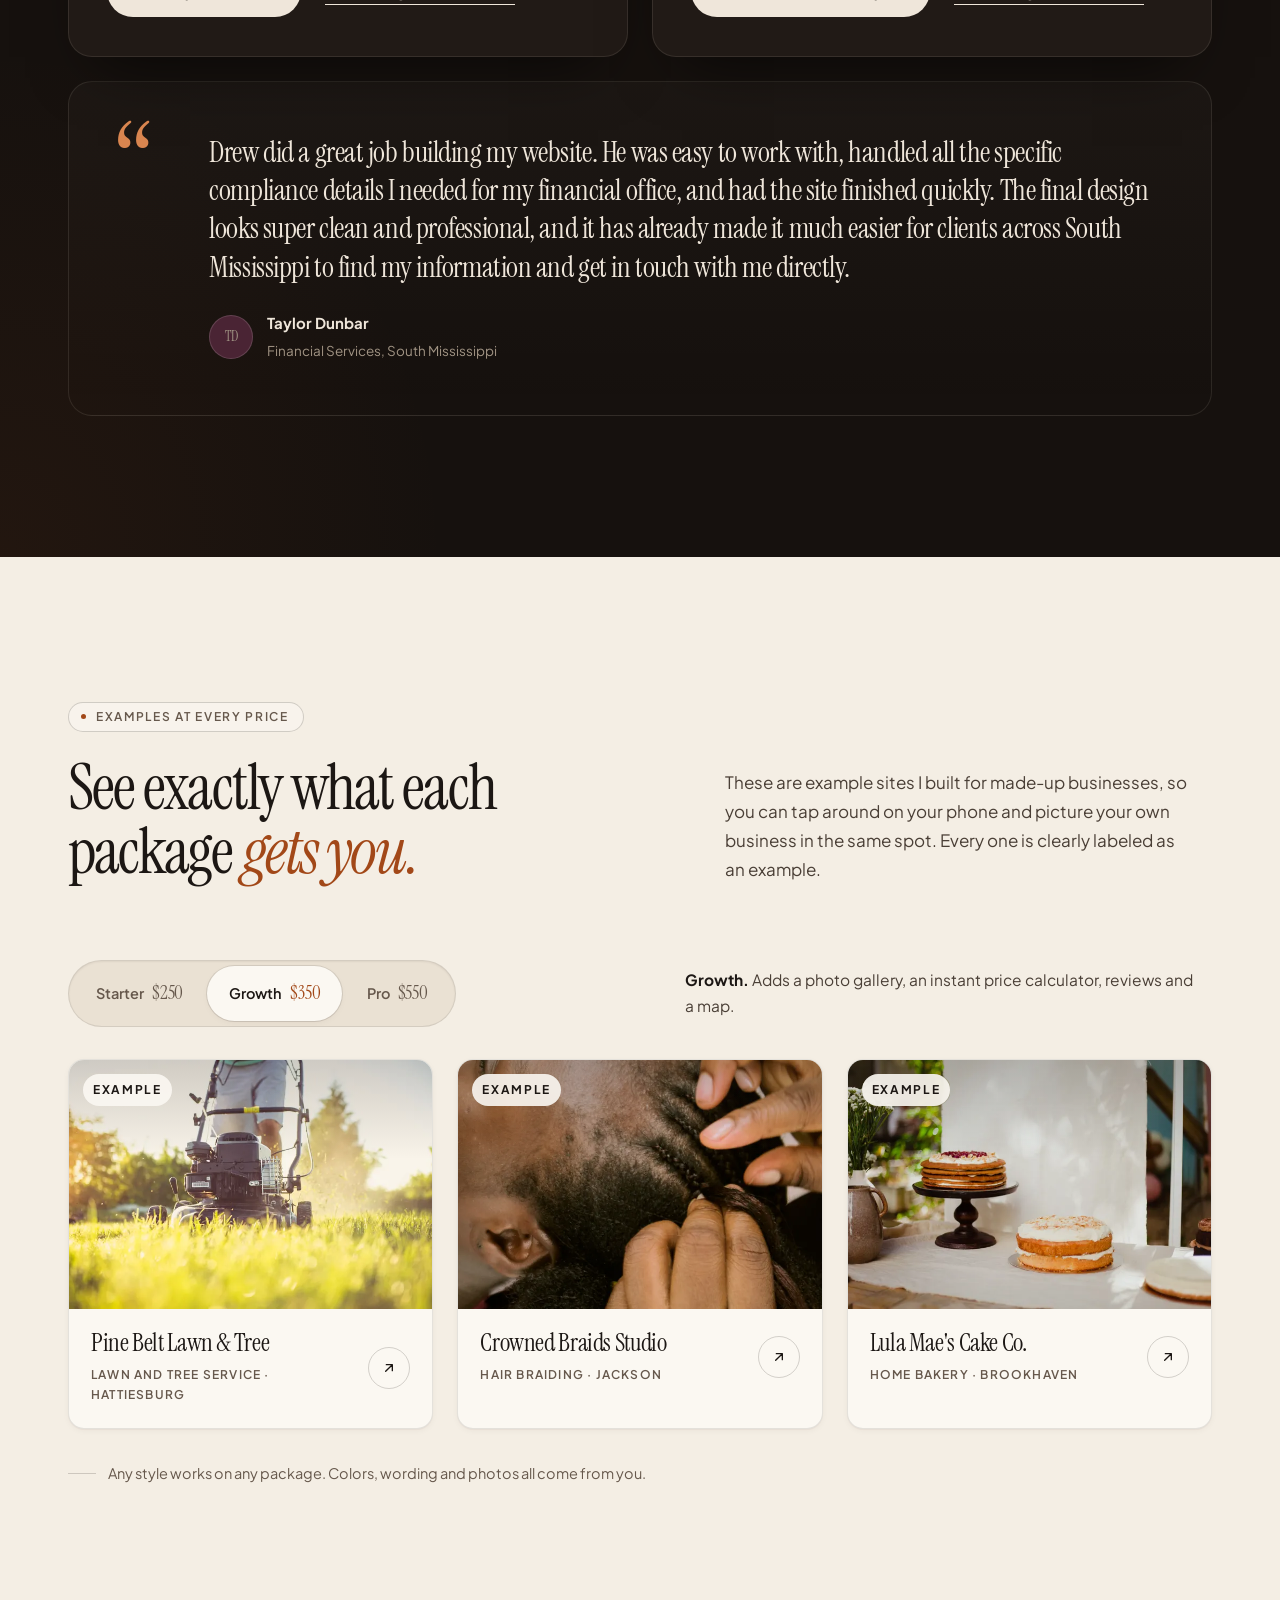
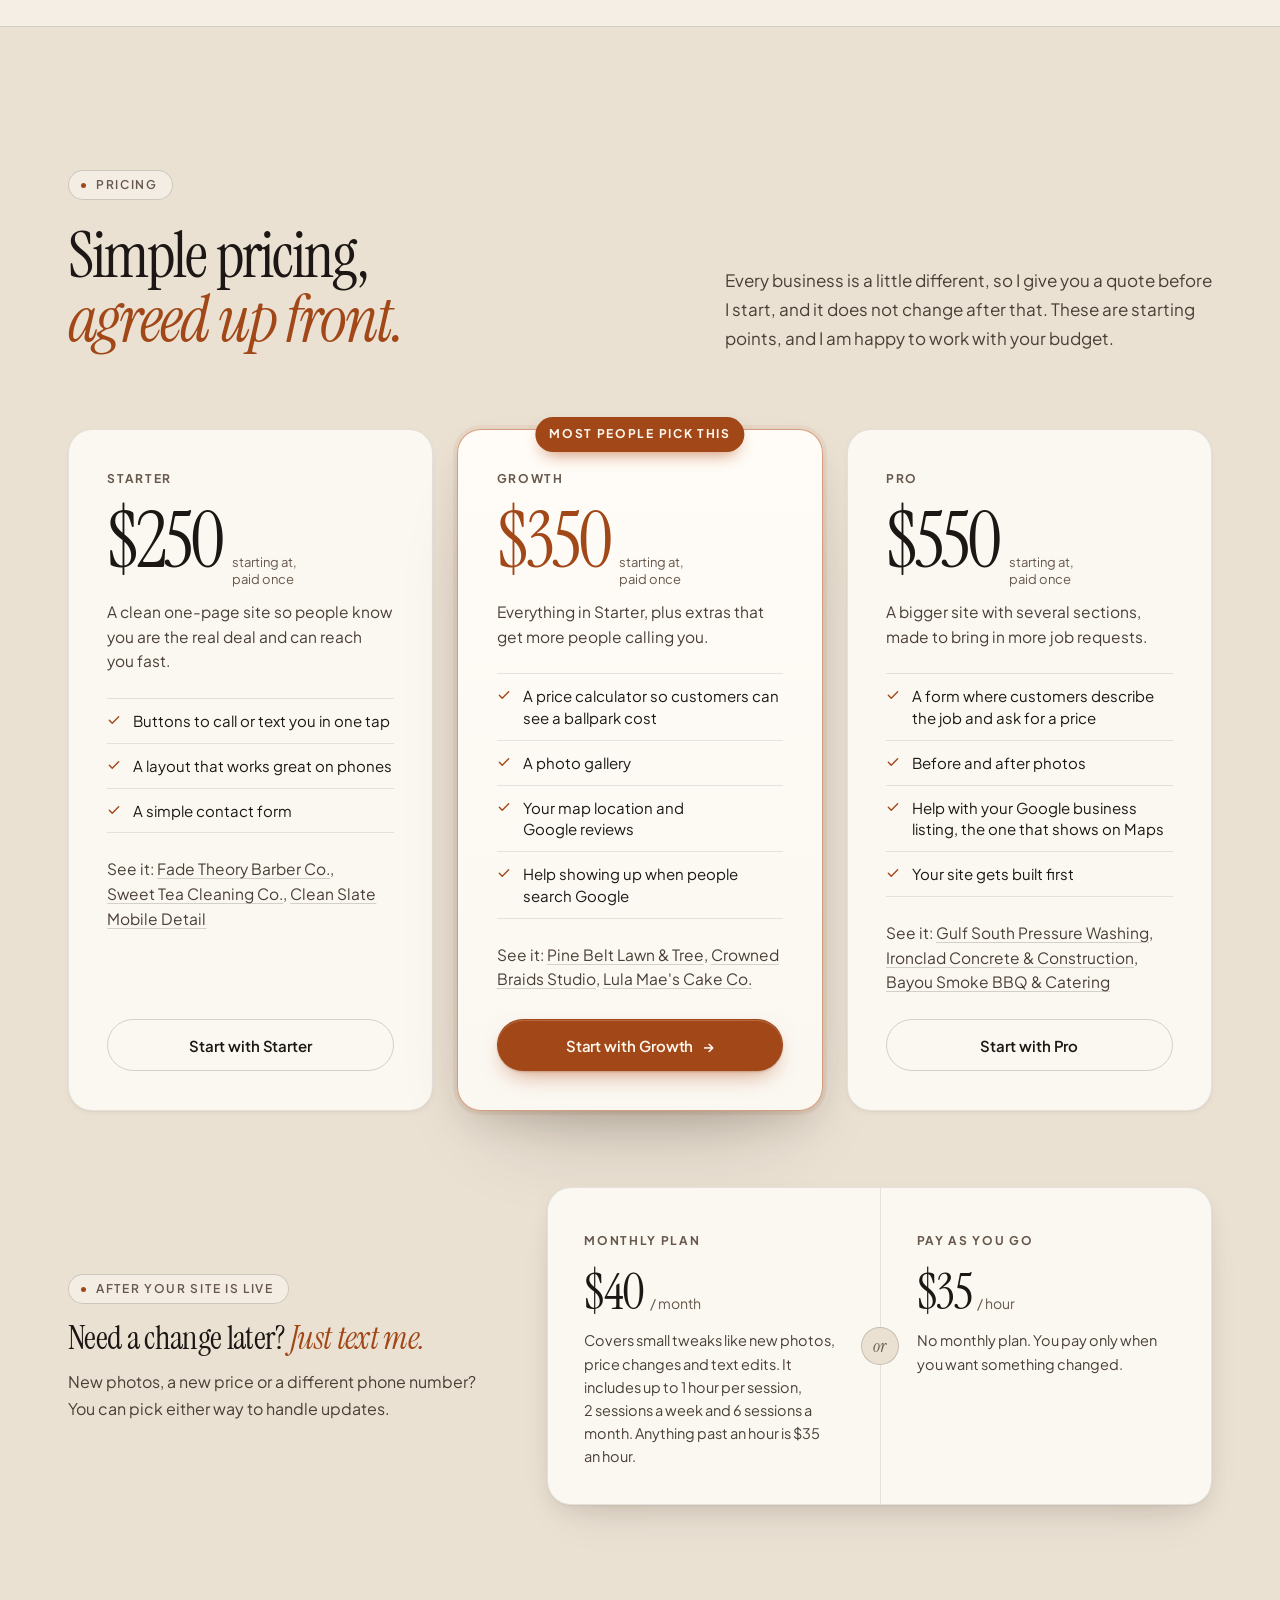
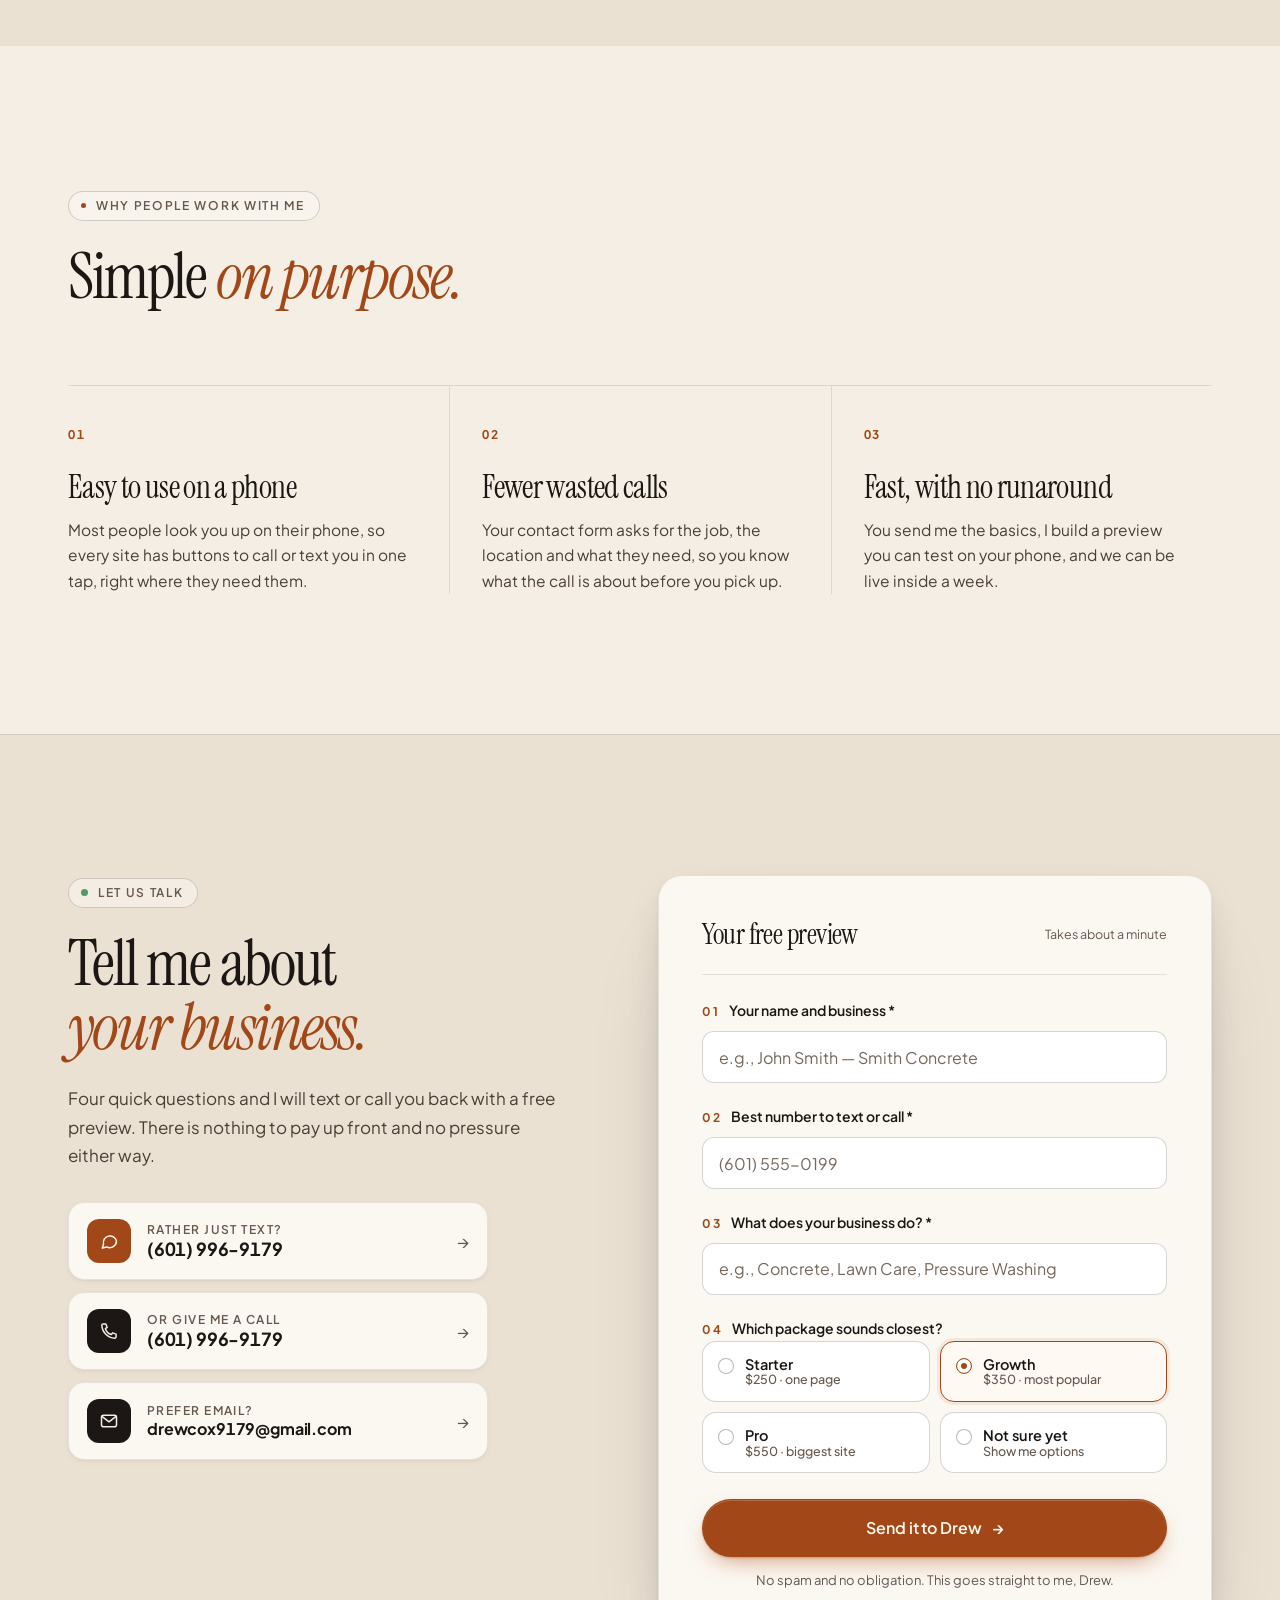
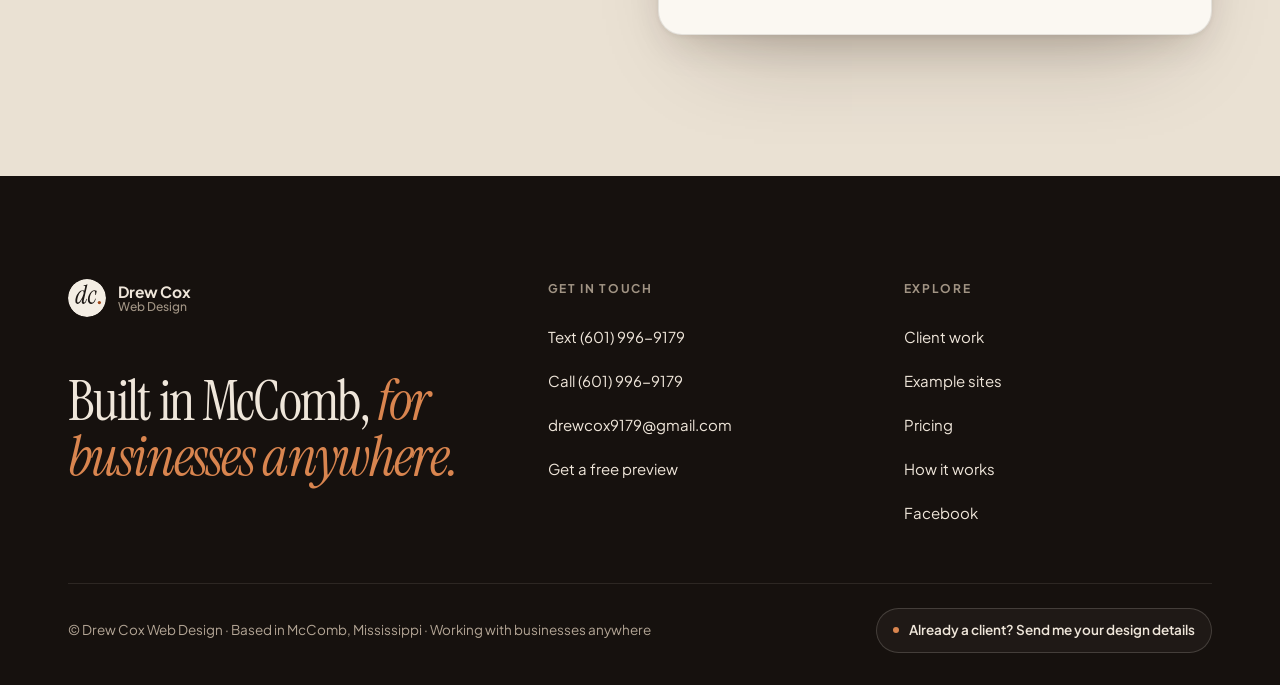
==== commit 86acc2b7: "Polish site: hero fit, mobile menu, contrast, self-hosted demo photos - Hero: tighter spacing so hea" ====
--- a/index.html
+++ b/index.html
@@ -3,17 +3,17 @@
 <head>
   <meta charset="UTF-8" />
   <meta name="viewport" content="width=device-width, initial-scale=1.0, viewport-fit=cover" />
-  <meta name="description" content="Drew Cox builds custom websites for small and local businesses, from his home base in McComb, Mississippi to anywhere. Free preview first, plans starting at $250, live in about a week.">
+  <meta name="description" content="Drew Cox builds custom websites for small businesses, from his home base in McComb, Mississippi to anywhere. Free preview first, plans starting at $250, live in about a week.">
   <meta name="theme-color" content="#F4EEE4">
-  <link rel="icon" href="/favicon.svg" type="image/svg+xml">
-  <link rel="apple-touch-icon" href="/assets/apple-touch-icon.png">
+  <link rel="icon" href="favicon.svg" type="image/svg+xml">
+  <link rel="apple-touch-icon" href="assets/apple-touch-icon.png">
   <meta property="og:type" content="website">
   <meta property="og:url" content="https://drewcoxwebdesign.com/">
-  <meta property="og:title" content="Drew Cox Web Design | Real websites for local businesses">
+  <meta property="og:title" content="Drew Cox Web Design | Real websites for hardworking businesses">
   <meta property="og:description" content="Free preview first. Plans starting at $250. Live in about a week.">
   <meta property="og:image" content="https://drewcoxwebdesign.com/assets/og-image.jpg">
   <meta name="twitter:card" content="summary_large_image">
-  <title>Drew Cox | Web Designer for Local Businesses | Drew Cox Web Design</title>
+  <title>Drew Cox | Web Designer for Small Businesses | Drew Cox Web Design</title>
   <link rel="canonical" href="https://drewcoxwebdesign.com/">
   <script type="application/ld+json">
   {
@@ -24,7 +24,7 @@
         "@id": "https://drewcoxwebdesign.com/#business",
         "name": "Drew Cox Web Design",
         "alternateName": "Drew Cox",
-        "description": "Custom websites for small and local businesses. Free preview first, plans starting at $250, live in about a week.",
+        "description": "Custom websites for small businesses. Free preview first, plans starting at $250, live in about a week.",
         "url": "https://drewcoxwebdesign.com/",
         "logo": "https://drewcoxwebdesign.com/assets/logo-mark.svg",
         "image": "https://drewcoxwebdesign.com/assets/drew.jpg",
@@ -60,7 +60,7 @@
   <link rel="preconnect" href="https://fonts.googleapis.com">
   <link rel="preconnect" href="https://fonts.gstatic.com" crossorigin>
   <link href="https://fonts.googleapis.com/css2?family=Instrument+Serif:ital@0;1&family=Plus+Jakarta+Sans:wght@400;500;600;700&display=swap" rel="stylesheet">
-  <link rel="preload" as="image" href="/assets/drew.jpg">
+  <link rel="preload" as="image" href="assets/drew.jpg">
   <style>
     /* =====================================================================
        DESIGN SYSTEM
@@ -73,10 +73,10 @@
       /* Ink */
       --ink: #1C1714;
       --ink-2: #4A3F36;
-      --ink-3: #7A6B5E;
+      --ink-3: #66584C;
       /* Accent */
-      --rust: #B4531F;
-      --rust-hover: #93401A;
+      --rust: #A24818;
+      --rust-hover: #8A3B14;
       --rust-tint: rgba(180, 83, 31, 0.10);
       /* Dark sections */
       --espresso: #16110E;
@@ -84,9 +84,17 @@
       --espresso-3: #2B231E;
       --on-dark: #EFE6DA;
       --on-dark-2: #B3A595;
-      --on-dark-3: #857868;
+      --on-dark-3: #A19484;
       /* Signals */
       --live: #4F9A68;
+      --live-text: #8FC9A1;
+      /* Accent on dark + washes + form errors (all tokens, no loose hex) */
+      --rust-on-dark: #D9854F;
+      --rust-on-dark-hover: #E39A69;
+      --rust-wash: #F3E3D6;
+      --err: #A03A1E;
+      --err-bg: #FBEDE6;
+      --err-line: #F0CDBE;
       /* Lines */
       --line: rgba(28, 23, 20, 0.10);
       --line-strong: rgba(28, 23, 20, 0.18);
@@ -107,6 +115,14 @@
       --shadow-md: 0 1px 2px rgba(40, 24, 12, .05), 0 8px 24px -6px rgba(40, 24, 12, .10), 0 24px 48px -24px rgba(40, 24, 12, .14);
       --shadow-lg: 0 2px 4px rgba(40, 24, 12, .05), 0 16px 40px -12px rgba(40, 24, 12, .18), 0 48px 96px -48px rgba(40, 24, 12, .30);
       --ease: cubic-bezier(.2, .7, .2, 1);
+      /* Motion: one rhythm for every micro-interaction */
+      --dur-fast: .18s; --dur: .3s; --dur-slow: .6s;
+      /* Type scale (rem-free px steps: 12 14 16 17 19 24 32 48 72) */
+      --fs-xs: 12px; --fs-sm: 14px; --fs-md: 16px; --fs-base: 17px; --fs-lg: 19px;
+      --fs-h3: clamp(28px, 2.6vw, 36px);
+      --fs-h2: clamp(38px, 5vw, 70px);
+      --fs-display: clamp(40px, min(5.4vw, 8.4vh), 80px);
+      --nav-h: 76px;
     }
 
     *, *::before, *::after { box-sizing: border-box; margin: 0; padding: 0; }
@@ -124,7 +140,23 @@
     }
     img { display: block; max-width: 100%; }
     a { color: inherit; }
-    button { font: inherit; color: inherit; }
+    button { font: inherit; color: inherit; touch-action: manipulation; }
+    a, summary, [role="tab"] { touch-action: manipulation; }
+    h1, h2, h3, .display, .h2, .h3, .note-quote { text-wrap: balance; }
+    p, li { text-wrap: pretty; }
+    .plan-price b, .split b, .tab .p, .hero-facts b, .why .n, .step::before, .direct strong, .receipt b {
+      font-variant-numeric: lining-nums tabular-nums;
+    }
+
+    /* Skip link */
+    .skip {
+      position: absolute; left: 16px; top: -64px; z-index: 3000;
+      background: var(--ink); color: var(--paper); padding: 12px 18px; border-radius: 999px;
+      font-weight: 600; font-size: 14px; text-decoration: none;
+      transition: top var(--dur) var(--ease);
+    }
+    .skip:focus { top: 12px; }
+    main:focus { outline: none; }
     ::selection { background: var(--rust); color: #FFF8EF; }
     :focus-visible { outline: 2px solid var(--rust); outline-offset: 3px; border-radius: 6px; }
 
@@ -133,20 +165,23 @@
       content: "";
       position: fixed; inset: 0;
       pointer-events: none;
-      z-index: 2000;
+      z-index: 80; /* under nav, mobile bar and modals */
       opacity: .045;
       mix-blend-mode: multiply;
       background-image: url("data:image/svg+xml,%3Csvg xmlns='http://www.w3.org/2000/svg' width='180' height='180'%3E%3Cfilter id='n'%3E%3CfeTurbulence type='fractalNoise' baseFrequency='.85' numOctaves='3' stitchTiles='stitch'/%3E%3CfeColorMatrix values='0 0 0 0 0 0 0 0 0 0 0 0 0 0 0 0 0 0 1 0'/%3E%3C/filter%3E%3Crect width='100%25' height='100%25' filter='url(%23n)'/%3E%3C/svg%3E");
     }
 
+    /* The fixed grain layer repaints on every scroll frame: skip it on phones, touch and reduced-data */
+    @media (max-width: 820px), (pointer: coarse), (prefers-reduced-data: reduce) { body::after { display: none; } }
+
     .wrap { max-width: var(--maxw); margin: 0 auto; padding: 0 var(--gutter); }
     .sec { padding: clamp(80px, 11vw, 144px) 0; position: relative; }
 
     /* ---------- Type ---------- */
     .display, .h2, .h3 { font-family: var(--serif); font-weight: 400; color: var(--ink); }
-    .display { font-size: clamp(46px, 5.7vw, 84px); line-height: .98; letter-spacing: -0.03em; }
-    .h2 { font-size: clamp(40px, 5.4vw, 74px); line-height: 1; letter-spacing: -0.03em; }
-    .h3 { font-size: clamp(28px, 2.6vw, 36px); line-height: 1.08; letter-spacing: -0.02em; }
+    .display { font-size: var(--fs-display); line-height: .98; letter-spacing: -0.03em; }
+    .h2 { font-size: var(--fs-h2); line-height: 1; letter-spacing: -0.03em; }
+    .h3 { font-size: var(--fs-h3); line-height: 1.08; letter-spacing: -0.02em; }
     .display em, .h2 em, .h3 em { font-style: italic; color: var(--rust); }
     .lead { font-size: clamp(17px, 1.35vw, 19px); line-height: 1.7; color: var(--ink-2); max-width: 34em; }
     .muted { color: var(--ink-2); }
@@ -154,7 +189,7 @@
     /* Micro-label */
     .label {
       display: inline-flex; align-items: center; gap: 10px;
-      font-size: 11.5px; font-weight: 600; line-height: 1;
+      font-size: 12px; font-weight: 600; line-height: 1;
       letter-spacing: .14em; text-transform: uppercase;
       color: var(--ink-3);
       padding: 8px 14px 8px 12px;
@@ -205,13 +240,13 @@
 
     .tlink {
       display: inline-flex; align-items: center; gap: 8px;
-      background: none; border: 0; padding: 4px 0; cursor: pointer;
+      background: none; border: 0; padding: 10px 0; min-height: 44px; cursor: pointer;
       font-size: 15px; font-weight: 600; color: var(--ink); text-decoration: none;
       background-image: linear-gradient(currentColor, currentColor);
-      background-size: 100% 1px; background-position: 0 100%; background-repeat: no-repeat;
-      transition: background-size .35s var(--ease), color .2s;
-    }
-    .tlink:hover { color: var(--rust); background-size: 0 1px; background-position: 100% 100%; }
+      background-size: 100% 1px; background-position: 0 calc(100% - 9px); background-repeat: no-repeat;
+      transition: background-size .35s var(--ease), color var(--dur-fast);
+    }
+    .tlink:hover { color: var(--rust); background-size: 0 1px; background-position: 100% calc(100% - 9px); }
 
     /* =====================================================================
        NAV
@@ -226,7 +261,26 @@
       backdrop-filter: saturate(1.4) blur(14px);
       box-shadow: 0 1px 0 var(--line);
     }
-    .nav-inner { display: flex; align-items: center; justify-content: space-between; gap: var(--s5); height: 76px; }
+    .nav-inner { display: flex; align-items: center; justify-content: space-between; gap: var(--s5); height: var(--nav-h); position: relative; }
+    .nav-right { display: flex; align-items: center; gap: 4px; }
+    .nav-toggle {
+      display: none; width: 48px; height: 48px; border-radius: 50%; cursor: pointer;
+      background: transparent; border: 1px solid var(--line-strong); color: var(--ink);
+      place-items: center; transition: background-color var(--dur-fast), border-color var(--dur-fast);
+    }
+    .nav-toggle:hover { background: rgba(28, 23, 20, .05); border-color: var(--ink); }
+    .nav-toggle:active { transform: scale(.96); }
+    .nav-toggle .bars, .nav-toggle .bars::before, .nav-toggle .bars::after {
+      display: block; width: 18px; height: 2px; border-radius: 2px; background: currentColor;
+      transition: transform var(--dur) var(--ease), opacity var(--dur-fast);
+    }
+    .nav-toggle .bars { position: relative; }
+    .nav-toggle .bars::before, .nav-toggle .bars::after { content: ""; position: absolute; left: 0; }
+    .nav-toggle .bars::before { top: -6px; }
+    .nav-toggle .bars::after { top: 6px; }
+    .nav-toggle[aria-expanded="true"] .bars { background: transparent; }
+    .nav-toggle[aria-expanded="true"] .bars::before { top: 0; transform: rotate(45deg); }
+    .nav-toggle[aria-expanded="true"] .bars::after { top: 0; transform: rotate(-45deg); }
     .brand { display: inline-flex; align-items: center; gap: 12px; text-decoration: none; }
     .brand-mark {
       width: 38px; height: 38px; border-radius: 50%;
@@ -238,31 +292,39 @@
     .brand-name { font-weight: 700; font-size: 15.5px; letter-spacing: -0.01em; line-height: 1.1; }
     .brand-name span { display: block; font-weight: 500; font-size: 12px; color: var(--ink-3); letter-spacing: 0; }
     .nav-links { display: flex; align-items: center; gap: 4px; }
-    .nav-links a:not(.btn) {
-      font-size: 14.5px; font-weight: 500; color: var(--ink-2); text-decoration: none;
-      padding: 8px 14px; border-radius: 999px; transition: color .2s, background-color .2s;
-    }
-    .nav-links a:not(.btn):hover { color: var(--ink); background: rgba(28, 23, 20, .05); }
-    .nav-links .btn { margin-left: 10px; }
+    .nav-links a {
+      position: relative; font-size: 14.5px; font-weight: 500; color: var(--ink-2); text-decoration: none;
+      padding: 12px 14px; border-radius: 999px; transition: color var(--dur-fast), background-color var(--dur-fast);
+    }
+    .nav-links a::after {
+      content: ""; position: absolute; left: 14px; right: 14px; bottom: 7px; height: 2px; border-radius: 2px;
+      background: var(--rust); transform: scaleX(0); transform-origin: left;
+      transition: transform var(--dur) var(--ease);
+    }
+    .nav-links a:hover { color: var(--ink); background: rgba(28, 23, 20, .05); }
+    .nav-links a[aria-current="true"] { color: var(--ink); }
+    .nav-links a[aria-current="true"]::after { transform: scaleX(1); }
+    .nav-cta { margin-left: 10px; }
 
     /* =====================================================================
        HERO
        ===================================================================== */
-    .hero { padding: clamp(40px, 6vw, 72px) 0 clamp(80px, 9vw, 120px); }
+    /* Spacing here is tuned in vh so the headline, copy, button and facts land above the fold */
+    .hero { padding: clamp(16px, 3vh, 44px) 0 clamp(64px, 8vw, 112px); }
     .hero-grid { display: grid; grid-template-columns: 1.32fr 1fr; gap: clamp(40px, 6vw, 96px); align-items: center; }
-    .hero-hi { font-size: 16px; font-weight: 500; color: var(--ink-2); margin: var(--s6) 0 var(--s4); }
+    .hero-hi { font-size: 16px; font-weight: 500; line-height: 1.55; color: var(--ink-2); margin: clamp(14px, 2.4vh, 28px) 0 clamp(10px, 1.6vh, 16px); }
     .hero .display { max-width: 12em; }
-    .hero .lead { margin-top: var(--s6); }
-    .hero-actions { display: flex; flex-wrap: wrap; align-items: center; gap: var(--s4) var(--s6); margin-top: var(--s6); }
+    .hero .lead { margin-top: clamp(14px, 2.4vh, 24px); font-size: clamp(16px, 1.2vw, 18px); line-height: 1.6; }
+    .hero-actions { display: flex; flex-wrap: wrap; align-items: center; gap: var(--s3) var(--s6); margin-top: clamp(18px, 3vh, 32px); }
     .hero-facts {
-      display: grid; grid-template-columns: repeat(3, auto); justify-content: start; gap: var(--s6) clamp(24px, 4vw, 56px);
-      margin-top: clamp(48px, 6vw, 72px); padding-top: var(--s5); border-top: 1px solid var(--line);
+      display: grid; grid-template-columns: repeat(3, auto); justify-content: start; gap: var(--s5) clamp(24px, 4vw, 56px);
+      margin-top: clamp(24px, 4.4vh, 56px); padding-top: clamp(14px, 2.4vh, 24px); border-top: 1px solid var(--line);
       list-style: none;
     }
-    .hero-facts b { display: block; font-family: var(--serif); font-weight: 400; font-size: 34px; line-height: 1; letter-spacing: -0.02em; margin-bottom: 8px; }
-    .hero-facts span { font-size: 14px; color: var(--ink-3); line-height: 1.45; display: block; max-width: 13em; }
-
-    .portrait { position: relative; margin: 0 0 0 auto; max-width: 440px; width: 100%; }
+    .hero-facts b { display: block; font-family: var(--serif); font-weight: 400; font-size: clamp(28px, 3.8vh, 34px); line-height: 1; letter-spacing: -0.02em; margin-bottom: 6px; }
+    .hero-facts span { font-size: 14px; color: var(--ink-3); line-height: 1.4; display: block; max-width: 13em; }
+
+    .portrait { position: relative; margin: 0 0 0 auto; max-width: min(440px, 62vh); width: 100%; }
     .portrait-frame {
       position: relative; border-radius: var(--r-lg); overflow: hidden;
       aspect-ratio: 4 / 5; background: #5d5a57;
@@ -276,14 +338,14 @@
     }
     .portrait-tag {
       position: absolute; top: 18px; left: 18px; z-index: 2;
-      font-size: 11.5px; font-weight: 600; letter-spacing: .12em; text-transform: uppercase;
+      font-size: 12px; font-weight: 600; letter-spacing: .12em; text-transform: uppercase;
       color: #F6EFE5; padding: 8px 12px; border-radius: 999px;
       background: rgba(22, 17, 14, .38); -webkit-backdrop-filter: blur(10px); backdrop-filter: blur(10px);
       border: 1px solid rgba(255, 255, 255, .16);
     }
     .portrait-coords {
       position: absolute; right: -34px; top: 50%; transform: translateY(-50%); writing-mode: vertical-rl;
-      font-size: 10.5px; letter-spacing: .22em; text-transform: uppercase; color: var(--ink-3); white-space: nowrap;
+      font-size: 12px; letter-spacing: .22em; text-transform: uppercase; color: var(--ink-3); white-space: nowrap;
     }
     .trust-card {
       position: absolute; left: -48px; bottom: 40px; z-index: 3;
@@ -295,9 +357,11 @@
     }
     .trust-row { display: flex; align-items: center; gap: 14px; }
     .trust-row + .trust-row { padding-top: 14px; border-top: 1px solid var(--line); }
-    .trust-ico { width: 36px; height: 36px; border-radius: 10px; display: grid; place-items: center; background: #F3E3D6; color: var(--rust); flex-shrink: 0; }
+    .trust-ico { width: 36px; height: 36px; border-radius: 10px; display: grid; place-items: center; background: var(--rust-wash); color: var(--rust); flex-shrink: 0; line-height: 0; }
+    .trust-ico svg { display: block; width: 18px; height: 18px; margin: 0; }
     .trust-row b { display: block; font-size: 15px; font-weight: 700; line-height: 1.2; letter-spacing: -0.01em; }
-    .trust-row span { display: block; font-size: 12.5px; color: var(--ink-3); line-height: 1.3; }
+    /* scoped to the text block: the old `.trust-row span` also hit .trust-ico and forced display:block on it */
+    .trust-row div span { display: block; font-size: 12.5px; color: var(--ink-3); line-height: 1.3; margin-top: 2px; }
     @keyframes float { 0%, 100% { transform: translateY(0); } 50% { transform: translateY(-6px); } }
 
     /* =====================================================================
@@ -335,7 +399,7 @@
        ===================================================================== */
     .dark { background: var(--espresso); color: var(--on-dark); }
     .dark .h2, .dark .h3 { color: var(--on-dark); }
-    .dark .h2 em { color: #D9854F; }
+    .dark .h2 em { color: var(--rust-on-dark); }
     .dark .sec-head p { color: var(--on-dark-2); }
     .showcase { overflow: hidden; }
     .showcase::before {
@@ -371,23 +435,23 @@
     .browser-bar i { width: 8px; height: 8px; border-radius: 50%; background: rgba(28, 23, 20, .18); }
     .browser-bar span {
       margin: 0 auto; transform: translateX(-14px);
-      font-size: 10.5px; color: #6f6358; background: rgba(255, 255, 255, .7); padding: 3px 12px; border-radius: 6px; letter-spacing: .01em;
+      font-size: 12px; color: #6f6358; background: rgba(255, 255, 255, .7); padding: 3px 12px; border-radius: 6px; letter-spacing: .01em;
     }
     .browser img { width: 100%; height: auto; }
     .phone {
-      position: absolute; right: 6%; bottom: -14%; width: 23%;
+      position: absolute; right: 5%; bottom: 6%; width: 22%; /* sits fully inside the frame, nothing cropped */
       border-radius: 24px; overflow: hidden; background: #0c0907;
       padding: 5px; box-shadow: 0 0 0 1px rgba(255, 255, 255, .1), 0 30px 50px -16px rgba(0, 0, 0, .85);
       transition: transform .7s var(--ease);
     }
     .phone img { border-radius: 19px; width: 100%; height: auto; }
     .case:hover .browser { transform: translateY(-6px); }
-    .case:hover .phone { transform: translateY(-16px); }
+    .case:hover .phone { transform: translateY(-8px); }
     .case-body { padding: clamp(24px, 3vw, 40px); display: flex; flex-direction: column; gap: var(--s4); flex: 1; }
     .case-meta { display: flex; align-items: center; gap: 12px; flex-wrap: wrap; font-size: 12px; font-weight: 600; letter-spacing: .12em; text-transform: uppercase; color: var(--on-dark-3); }
     .live-pill {
       display: inline-flex; align-items: center; gap: 8px; padding: 6px 11px 6px 9px; border-radius: 999px;
-      background: rgba(79, 154, 104, .12); color: #8FC9A1; border: 1px solid rgba(79, 154, 104, .28);
+      background: rgba(79, 154, 104, .12); color: var(--live-text); border: 1px solid rgba(79, 154, 104, .28);
     }
     .live-pill::before { content: ""; width: 6px; height: 6px; border-radius: 50%; background: var(--live); animation: pulse 2.2s infinite; }
     .case-num { margin-left: auto; font-family: var(--serif); font-size: 20px; letter-spacing: 0; text-transform: none; color: var(--on-dark-3); font-weight: 400; }
@@ -396,14 +460,14 @@
     .tags li { font-size: 12.5px; font-weight: 500; color: var(--on-dark); padding: 6px 12px; border-radius: 999px; border: 1px solid var(--line-dark-strong); background: rgba(239, 230, 218, .03); }
     .case-actions { display: flex; align-items: center; flex-wrap: wrap; gap: 12px 24px; margin-top: auto; padding-top: var(--s5); }
     .dark .tlink { color: var(--on-dark); }
-    .dark .tlink:hover { color: #E39A69; }
+    .dark .tlink:hover { color: var(--rust-on-dark-hover); }
 
     .testimonial {
       margin-top: var(--s5); display: grid; grid-template-columns: auto 1fr; gap: clamp(24px, 4vw, 64px); align-items: start;
       border: 1px solid var(--line-dark); border-radius: var(--r-lg); padding: clamp(28px, 4vw, 56px);
       background: linear-gradient(180deg, rgba(239, 230, 218, .03), transparent);
     }
-    .testimonial-mark { font-family: var(--serif); font-size: 120px; line-height: .7; color: #D9854F; }
+    .testimonial-mark { font-family: var(--serif); font-size: 120px; line-height: .7; color: var(--rust-on-dark); }
     .testimonial blockquote p { font-family: var(--serif); font-size: clamp(22px, 2.3vw, 31px); line-height: 1.3; letter-spacing: -0.015em; color: var(--on-dark); }
     .testimonial footer { display: flex; align-items: center; gap: 14px; margin-top: var(--s5); }
     .avatar { width: 44px; height: 44px; border-radius: 50%; display: grid; place-items: center; background: #4A2434; color: #F3E7EC; font-family: var(--serif); font-size: 18px; box-shadow: inset 0 0 0 1px rgba(255, 255, 255, .14); }
@@ -456,7 +520,7 @@
     .ex-media::after { content: ""; position: absolute; inset: 0; background: linear-gradient(180deg, rgba(22, 17, 14, .18), transparent 40%); }
     .ex-chip {
       position: absolute; top: 14px; left: 14px; z-index: 1;
-      font-size: 10.5px; font-weight: 700; letter-spacing: .14em; text-transform: uppercase;
+      font-size: 12px; font-weight: 700; letter-spacing: .14em; text-transform: uppercase;
       color: var(--ink); background: rgba(251, 248, 242, .9); padding: 6px 10px; border-radius: 999px;
       -webkit-backdrop-filter: blur(8px); backdrop-filter: blur(8px);
     }
@@ -502,7 +566,7 @@
     .plan.featured:hover { transform: translateY(-18px); }
     .plan-flag {
       position: absolute; top: -13px; left: 50%; transform: translateX(-50%);
-      font-size: 11px; font-weight: 700; letter-spacing: .14em; text-transform: uppercase; white-space: nowrap;
+      font-size: 12px; font-weight: 700; letter-spacing: .14em; text-transform: uppercase; white-space: nowrap;
       color: #FFF8EF; background: var(--rust); padding: 7px 14px; border-radius: 999px;
       box-shadow: 0 8px 18px -8px rgba(180, 83, 31, .8);
     }
@@ -539,7 +603,7 @@
       background: var(--paper-deep); border: 1px solid var(--line-strong);
       font-family: var(--serif); font-style: italic; font-size: 17px; color: var(--ink-3);
     }
-    .split .opt { font-size: 11.5px; font-weight: 700; letter-spacing: .14em; text-transform: uppercase; color: var(--ink-3); }
+    .split .opt { font-size: 12px; font-weight: 700; letter-spacing: .14em; text-transform: uppercase; color: var(--ink-3); }
     .split b { display: flex; align-items: baseline; gap: 6px; font-family: var(--serif); font-weight: 400; font-size: 50px; line-height: 1; letter-spacing: -0.03em; margin: 14px 0 12px; }
     .split b small { font-family: var(--sans); font-size: 14px; color: var(--ink-3); letter-spacing: 0; }
     .split p { font-size: 14.5px; color: var(--ink-2); line-height: 1.6; }
@@ -588,7 +652,7 @@
     .intake-form { display: grid; gap: 22px; }
     .f-group { display: flex; flex-direction: column; gap: 8px; border: 0; min-width: 0; }
     .f-group label, .f-group legend { font-size: 14px; font-weight: 600; color: var(--ink); display: flex; align-items: baseline; gap: 10px; padding: 0; }
-    .f-group label .q, .f-group legend .q { font-size: 11px; font-weight: 700; letter-spacing: .1em; color: var(--rust); }
+    .f-group label .q, .f-group legend .q { font-size: 12px; font-weight: 700; letter-spacing: .1em; color: var(--rust); }
     .f-group small { font-size: 12.5px; color: var(--ink-3); margin-top: -4px; }
     .f-group input, .f-group select, .f-group textarea {
       width: 100%; min-height: 52px; padding: 13px 16px;
@@ -598,11 +662,11 @@
       -webkit-appearance: none; appearance: none;
     }
     .f-group select {
-      background-image: url("data:image/svg+xml,%3Csvg xmlns='http://www.w3.org/2000/svg' width='12' height='8' fill='none'%3E%3Cpath d='M1 1.5l5 5 5-5' stroke='%237A6B5E' stroke-width='1.5' stroke-linecap='round' stroke-linejoin='round'/%3E%3C/svg%3E");
+      background-image: url("data:image/svg+xml,%3Csvg xmlns='http://www.w3.org/2000/svg' width='12' height='8' fill='none'%3E%3Cpath d='M1 1.5l5 5 5-5' stroke='%2366584C' stroke-width='1.5' stroke-linecap='round' stroke-linejoin='round'/%3E%3C/svg%3E");
       background-repeat: no-repeat; background-position: right 16px center; padding-right: 40px;
     }
     .f-group textarea { min-height: 96px; resize: vertical; }
-    .f-group input::placeholder, .f-group textarea::placeholder { color: #A89A8B; }
+    .f-group input::placeholder, .f-group textarea::placeholder { color: #75685B; }
     .f-group input:hover, .f-group select:hover, .f-group textarea:hover { border-color: rgba(28, 23, 20, .3); }
     .f-group input:focus, .f-group select:focus, .f-group textarea:focus { outline: none; border-color: var(--rust); box-shadow: 0 0 0 4px rgba(180, 83, 31, .14); }
     .f-row { display: grid; grid-template-columns: 1fr 1fr; gap: 16px; }
@@ -625,12 +689,16 @@
     .pill input:checked + span { border-color: var(--rust); background: #FFF9F4; box-shadow: 0 0 0 3px rgba(180, 83, 31, .10); }
     .pill input:checked + span::before { border-color: var(--rust); box-shadow: inset 0 0 0 4px #fff, inset 0 0 0 8px var(--rust); }
     .pill input:focus-visible + span { outline: 2px solid var(--rust); outline-offset: 2px; }
-    .pill .pop { display: inline-block; font-size: 10px; font-weight: 700; letter-spacing: .1em; text-transform: uppercase; color: var(--rust); margin-left: 6px; }
+    .pill .pop { display: inline-block; font-size: 12px; font-weight: 700; letter-spacing: .1em; text-transform: uppercase; color: var(--rust); margin-left: 6px; }
 
     .submit-area { display: grid; gap: 12px; margin-top: 4px; }
     .btn-submit-main { min-height: 58px; font-size: 16px; }
     .btn-submit-main:disabled { opacity: .65; cursor: progress; transform: none; }
-    .form-status { display: none; font-size: 14px; color: #A03A1E; background: #FBEDE6; border: 1px solid #F0CDBE; padding: 10px 14px; border-radius: 10px; }
+    .f-group [aria-invalid="true"] { border-color: var(--err); box-shadow: 0 0 0 3px rgba(160, 58, 30, .12); }
+    .f-group .f-error { display: none; font-size: 13px; font-weight: 500; color: var(--err); margin-top: -2px; }
+    .f-group .f-error.show { display: block; }
+    body.modal-open { overflow: hidden; }
+    .form-status { display: none; font-size: 14px; color: var(--err); background: var(--err-bg); border: 1px solid var(--err-line); padding: 10px 14px; border-radius: 10px; }
     .helper-note { font-size: 13px; color: var(--ink-3); text-align: center; }
 
     .form-success { display: none; text-align: center; padding: var(--s6) var(--s2) var(--s4); }
@@ -657,12 +725,12 @@
     .footer { background: var(--espresso); color: var(--on-dark-2); padding: clamp(64px, 8vw, 104px) 0 var(--s6); position: relative; overflow: hidden; }
     .footer-top { display: grid; grid-template-columns: 1.4fr 1fr 1fr; gap: var(--s7); padding-bottom: var(--s7); border-bottom: 1px solid var(--line-dark); }
     .footer .h2 { color: var(--on-dark); font-size: clamp(36px, 4.4vw, 58px); }
-    .footer .h2 em { color: #D9854F; }
-    .footer h4 { font-size: 11.5px; font-weight: 700; letter-spacing: .14em; text-transform: uppercase; color: var(--on-dark-3); margin-bottom: var(--s4); }
-    .footer ul { list-style: none; display: grid; gap: 10px; }
-    .footer ul a { color: var(--on-dark); text-decoration: none; font-size: 15px; transition: color .2s; }
-    .footer ul a:hover { color: #E39A69; }
-    svg.brand-mark { display: block; flex-shrink: 0; background: none; box-shadow: none; padding: 0; border-radius: 50%; }
+    .footer .h2 em { color: var(--rust-on-dark); }
+    .footer h4 { font-size: 12px; font-weight: 700; letter-spacing: .14em; text-transform: uppercase; color: var(--on-dark-3); margin-bottom: var(--s4); }
+    .footer ul { list-style: none; display: grid; gap: 0; }
+    .footer ul a { display: inline-flex; align-items: center; min-height: 44px; color: var(--on-dark); text-decoration: none; font-size: 15px; transition: color var(--dur-fast); }
+    .footer ul a:hover { color: var(--rust-on-dark-hover); }
+    img.brand-mark { display: block; flex-shrink: 0; background: none; box-shadow: none; padding: 0; border-radius: 50%; }
     .footer-bottom { display: flex; justify-content: space-between; align-items: center; gap: 14px 24px; flex-wrap: wrap; padding-top: var(--s5); font-size: 13.5px; }
     .footer-bottom > div { display: flex; align-items: center; gap: 12px; }
     .footer-link {
@@ -672,7 +740,7 @@
       transition: border-color .2s, background-color .2s;
     }
     .footer-link:hover { border-color: var(--on-dark); background: rgba(239, 230, 218, .08); }
-    .footer-link::before { content: ""; width: 6px; height: 6px; border-radius: 50%; background: #D9854F; }
+    .footer-link::before { content: ""; width: 6px; height: 6px; border-radius: 50%; background: var(--rust-on-dark); }
 
     /* =====================================================================
        MODALS
@@ -749,9 +817,19 @@
       .testimonial-mark { font-size: 90px; height: 48px; }
     }
     @media (max-width: 820px) {
-      .nav-links a:not(.btn) { display: none; }
-      .nav-inner { height: 68px; }
-      .nav-links .btn { margin-left: 0; }
+      :root { --nav-h: 68px; }
+      .js .nav-toggle { display: grid; }
+      .nav-right { gap: 8px; }
+      .nav-cta { margin-left: 0; padding: 0 16px; font-size: 13.5px; }
+      html:not(.js) .nav-links { display: none; }
+      .js .nav-links {
+        display: none; position: absolute; top: calc(100% + 4px); left: var(--gutter); right: var(--gutter); z-index: 110;
+        flex-direction: column; align-items: stretch; gap: 0; padding: 8px;
+        background: var(--paper-raised); border: 1px solid var(--line); border-radius: var(--r-md); box-shadow: var(--shadow-lg);
+      }
+      .js .nav-links.open { display: flex; animation: rise var(--dur) var(--ease) both; }
+      .nav-links a { display: flex; align-items: center; min-height: 48px; padding: 0 16px; font-size: 16px; border-radius: 12px; }
+      .nav-links a::after { left: 16px; right: auto; width: 24px; bottom: 8px; }
       .exs { grid-auto-flow: column; grid-auto-columns: 82%; grid-template-columns: none; overflow-x: auto; scroll-snap-type: x mandatory; padding: 4px var(--gutter) 24px; margin: 0 calc(var(--gutter) * -1); scrollbar-width: none; scroll-padding: 0 var(--gutter); }
       .exs::-webkit-scrollbar { display: none; }
       .ex { scroll-snap-align: start; }
@@ -774,9 +852,10 @@
         background: rgba(22, 17, 14, .88); -webkit-backdrop-filter: blur(14px); backdrop-filter: blur(14px);
         border: 1px solid rgba(239, 230, 218, .12);
         box-shadow: 0 18px 40px -14px rgba(0, 0, 0, .55);
-        transform: translateY(160%); transition: transform .45s var(--ease);
+        transform: translateY(calc(100% + 160px)); visibility: hidden;
+        transition: transform .45s var(--ease), visibility 0s linear .45s;
       }
-      .mbar.show { transform: none; }
+      .mbar.show { transform: none; visibility: visible; transition-delay: 0s; }
       .mbar a { display: grid; place-items: center; min-height: 48px; border-radius: 14px; text-decoration: none; font-size: 14.5px; font-weight: 700; }
       .mbar-main { flex: 1; background: var(--rust); color: #FFF8EF; padding: 0 12px; white-space: nowrap; }
       .mbar-alt { width: 48px; background: rgba(239, 230, 218, .08); color: var(--on-dark); }
@@ -784,7 +863,7 @@
     }
     @media (max-width: 560px) {
       body { font-size: 16px; }
-      .label { font-size: 10.5px; letter-spacing: .1em; padding: 7px 12px 7px 10px; gap: 8px; }
+      .label { font-size: 12px; line-height: 1.3; letter-spacing: .05em; padding: 7px 12px 7px 10px; gap: 8px; }
       .case-num { display: none; }
       .case-meta { gap: 10px; }
       .hero-facts { grid-template-columns: 1fr 1fr; }
@@ -804,55 +883,78 @@
       .footer-top { grid-template-columns: 1fr; }
       .form-card-head span { display: none; }
       .brand-name span { display: none; }
-    }
+      /* Mobile hero: same copy, tighter spacing, so the headline and button sit above the fold */
+      .hero { padding-top: 12px; }
+      .hero-hi { font-size: 14px; line-height: 1.5; margin: 12px 0 8px; }
+      .hero .lead { font-size: 15.5px; line-height: 1.55; margin-top: 12px; }
+      .hero-actions { margin-top: 16px; }
+      .hero-facts { margin-top: 28px; }
+      .phone { width: 24%; }
+    }
+    @media (max-width: 380px) { .brand-name { display: none; } }
+
+    /* Touch devices: no sticky hover lifts, a clear press state instead */
+    @media (hover: none) {
+      .step:hover, .plan:hover, .ex:hover, .direct a:hover, .btn:hover, .case:hover .browser, .case:hover .phone { transform: none; }
+      .ex:hover .ex-media img { transform: none; }
+      .plan.featured:hover { transform: translateY(-14px); }
+    }
+    @media (max-width: 960px) { .plan.featured:hover { transform: none; } }
+    .step:active, .plan:active, .ex:active, .direct a:active { transform: scale(.985); transition-duration: var(--dur-fast); }
+    .plan.featured:active { transform: translateY(-14px) scale(.985); }
+    @media (max-width: 960px) { .plan.featured:active { transform: scale(.985); } }
   </style>
 </head>
 <body>
 
+<a class="skip" href="#top">Skip to main content</a>
 <div id="view-home" class="page-view active-view">
 
   <!-- ============================== NAV ============================== -->
   <header class="nav" id="nav">
     <div class="wrap nav-inner">
       <a class="brand" href="#top" aria-label="Drew Cox Web Design, back to top">
-        <svg class="brand-mark" viewBox="0 0 120 120" width="38" height="38" aria-hidden="true"><circle cx="60" cy="60" r="60" fill="#1C1714"/><path d="M29.696999999999996 78.7452Q26.633399999999998 78.7452 24.977399999999996 76.1784Q23.321399999999997 73.6116 23.321399999999997 68.64359999999999Q23.321399999999997 63.924 24.646199999999997 59.163Q25.970999999999997 54.402 28.289399999999997 50.0964Q30.607799999999997 45.7908 33.5472 42.4788Q36.486599999999996 39.1668 39.7572 37.221000000000004Q43.0278 35.2752 46.257 35.2752Q48.492599999999996 35.2752 50.1486 36.434400000000004Q51.3078 37.1796 51.5562 35.9376L54.205799999999996 25.008000000000003Q54.6198 23.5176 54.2472 22.938000000000002Q53.8746 22.358400000000003 52.715399999999995 22.275600000000004L50.231399999999994 22.0272Q48.989399999999996 21.9444 49.155 20.9508Q49.3206 20.205600000000004 50.3142 20.04Q53.295 19.5432 55.6134 18.8394Q57.931799999999996 18.135600000000004 59.3394 16.976399999999998Q60.001799999999996 16.479599999999998 60.581399999999995 16.479599999999998Q61.574999999999996 16.479599999999998 61.3266 17.721600000000002L49.568999999999996 68.64359999999999Q48.327 74.0256 51.224999999999994 74.0256Q53.1294 74.0256 54.661199999999994 71.4588Q56.193 68.892 57.7662 63.51Q58.014599999999994 62.599199999999996 58.8426 62.599199999999996Q59.4222 62.599199999999996 59.5878 63.096Q59.7534 63.5928 59.587799999999994 64.2552Q58.014599999999994 72.0384 55.24079999999999 75.39179999999999Q52.467 78.7452 48.741 78.7452Q45.511799999999994 78.7452 44.145599999999995 76.0128Q42.779399999999995 73.2804 43.8558 68.5608L44.7666 64.752Q44.932199999999995 64.1724 44.559599999999996 64.08959999999999Q44.187 64.0068 43.938599999999994 64.5036Q39.9642 72.2868 36.4038 75.51599999999999Q32.843399999999995 78.7452 29.696999999999996 78.7452ZM31.684199999999997 74.5224Q33.6714 74.5224 36.072599999999994 72.1212Q38.4738 69.72 40.8336 65.91120000000001Q43.1934 62.1024 45.1806 57.714Q47.1678 53.3256 48.368399999999994 49.2684Q49.568999999999996 45.2112 49.568999999999996 42.396Q49.568999999999996 37.3452 46.0086 37.3452Q43.8558 37.3452 41.4546 39.291Q39.053399999999996 41.2368 36.8592 44.5488Q34.665 47.8608 32.8848 52.0422Q31.104599999999998 56.223600000000005 30.0282 60.736200000000004Q28.9518 65.2488 28.9518 69.5544Q28.9518 72.4524 29.7384 73.48740000000001Q30.525 74.5224 31.684199999999997 74.5224Z M73.2498 78.7452Q68.69579999999999 78.7452 65.71499999999999 74.9778Q62.734199999999994 71.21039999999999 62.734199999999994 65.3316Q62.734199999999994 59.784 64.5144 54.4434Q66.2946 49.1028 69.3168 44.7558Q72.339 40.4088 76.0236 37.842Q79.7082 35.2752 83.4342 35.2752Q87.40859999999999 35.2752 90.14099999999999 37.428Q90.55499999999999 37.7592 90.6378 37.9662Q90.72059999999999 38.1732 90.55499999999999 38.8356L88.3194 49.6824Q88.071 50.8416 87.243 50.8416Q86.3322 50.8416 86.16659999999999 49.599599999999995L85.7526 43.720800000000004Q85.5042 39.912 84.6348 38.7528Q83.7654 37.5936 82.1094 37.5936Q79.791 37.5936 77.3898 39.870599999999996Q74.98859999999999 42.1476 72.96 45.9978Q70.9314 49.848 69.73079999999999 54.5262Q68.5302 59.2044 68.5302 64.0068Q68.5302 74.4396 75.3198 74.4396Q78.54899999999999 74.4396 81.15719999999999 71.4588Q83.7654 68.478 86.001 62.1852Q86.2494 61.3572 87.1602 61.3572Q87.657 61.3572 87.7398 61.7298Q87.8226 62.1024 87.57419999999999 63.1788Q86.7462 67.7328 84.5934 71.21039999999999Q82.44059999999999 74.688 79.50119999999998 76.7166Q76.56179999999999 78.7452 73.2498 78.7452Z" fill="#F4EEE4"/><circle cx="98.95" cy="74.40" r="5.10" fill="#B4531F"/></svg>
+        <img class="brand-mark" src="assets/logo-mark.svg" width="38" height="38" alt="" decoding="async">
         <span class="brand-name">Drew Cox<span>Web Design</span></span>
       </a>
-      <nav class="nav-links" aria-label="Main">
-        <a href="#work">Client work</a>
-        <a href="#concepts">Examples</a>
-        <a href="#pricing">Pricing</a>
-        <a href="#process">How it works</a>
-        <a href="#preview-sec" class="btn btn-primary btn-sm">Get a free preview</a>
-      </nav>
+      <div class="nav-right">
+        <nav class="nav-links" id="navLinks" aria-label="Main">
+          <a href="#work">Client work</a>
+          <a href="#concepts">Examples</a>
+          <a href="#pricing">Pricing</a>
+          <a href="#process">How it works</a>
+        </nav>
+        <a href="#preview-sec" class="btn btn-primary btn-sm nav-cta">Get a free preview</a>
+        <button type="button" class="nav-toggle" id="navToggle" aria-expanded="false" aria-controls="navLinks" aria-label="Menu"><span class="bars" aria-hidden="true"></span></button>
+      </div>
     </div>
   </header>
 
-  <main id="top">
+  <main id="top" tabindex="-1">
 
     <!-- ============================== HERO ============================== -->
     <section class="hero">
       <div class="wrap hero-grid">
         <div>
-          <span class="label live" data-reveal>Taking on 2&ndash;3 local clients this month</span>
-          <p class="hero-hi" data-reveal>Hi, I am Drew, a web designer based in McComb, Mississippi, working with businesses anywhere.</p>
-          <h1 class="display" data-reveal><em>Real websites</em> for hardworking local businesses.</h1>
-          <p class="lead" data-reveal>If you work hard, do good work and people already talk about you, your website should show it. I will build it myself, send you a preview you can try on your own phone, and text you back like a normal person. No agency, no jargon, no runaround.</p>
-          <div class="hero-actions" data-reveal>
+          <span class="label live">Taking on 2&ndash;3 new clients this month</span>
+          <p class="hero-hi">Hi, I am Drew, a web designer based in McComb, Mississippi, working with businesses anywhere.</p>
+          <h1 class="display"><em>Real websites</em> for hardworking businesses.</h1>
+          <p class="lead">If you work hard, do good work and people already talk about you, your website should show it. I will build it myself, send you a preview you can try on your own phone, and text you back like a normal person. No agency, no jargon, no runaround.</p>
+          <div class="hero-actions">
             <a href="#preview-sec" class="btn btn-primary">Get a free preview <span class="arr" aria-hidden="true">&rarr;</span></a>
             <a href="#work" class="tlink">See what I have built <span aria-hidden="true">&darr;</span></a>
           </div>
-          <ul class="hero-facts" data-reveal>
+          <ul class="hero-facts">
             <li><b>Free</b><span>preview before you pay anything</span></li>
-            <li><b>$250</b><span>starting price, agreed before we start</span></li>
+            <li><b>Clear quote</b><span>agreed before we start</span></li>
             <li><b>1 person</b><span>you talk to me, not a big company</span></li>
           </ul>
         </div>
 
-        <figure class="portrait" data-reveal style="--d:.15s">
+        <figure class="portrait">
           <div class="portrait-frame">
             <span class="portrait-tag">Drew Cox &middot; Owner</span>
-            <img src="/assets/drew.jpg" alt="Drew Cox, owner of Drew Cox Web Design" width="920" height="1260" fetchpriority="high">
+            <img src="assets/drew.jpg" alt="Drew Cox, owner of Drew Cox Web Design" width="920" height="1260" fetchpriority="high">
           </div>
           <span class="portrait-coords" aria-hidden="true">Made in McComb, Mississippi</span>
           <div class="trust-card">
@@ -908,7 +1010,7 @@
         <div class="sec-head">
           <div data-reveal>
             <span class="label on-dark live">Real client sites</span>
-            <h2 class="h2">Real local businesses, <em>online right now.</em></h2>
+            <h2 class="h2">Real businesses, <em>online right now.</em></h2>
           </div>
           <p data-reveal style="--d:.1s">These are not mockups. Taylor Dunbar and Davis &amp; Company Salon are real South Mississippi businesses, and the sites I built for them are up and running today, bringing in calls, appointments and new customers. Open either one on your phone and tap around.</p>
         </div>
@@ -919,9 +1021,9 @@
             <a class="case-stage taylor" href="https://taylordunbarfinancial.com" target="_blank" rel="noopener" aria-label="Visit Taylor Dunbar's live site">
               <div class="browser">
                 <div class="browser-bar"><i></i><i></i><i></i><span>taylordunbarfinancial.com</span></div>
-                <img src="/assets/work-taylor.jpg" alt="Homepage of taylordunbarfinancial.com" width="1200" height="750" loading="lazy">
+                <img src="assets/work-taylor.jpg" alt="Homepage of taylordunbarfinancial.com" width="1200" height="750" loading="lazy">
               </div>
-              <div class="phone"><img src="/assets/work-taylor-mobile.jpg" alt="" width="560" height="1212" loading="lazy"></div>
+              <div class="phone"><img src="assets/work-taylor-mobile.jpg" alt="" width="560" height="1212" loading="lazy"></div>
             </a>
             <div class="case-body">
               <div class="case-meta"><span class="live-pill">Online now</span><span>Financial services &middot; South Mississippi</span><span class="case-num">01</span></div>
@@ -942,9 +1044,9 @@
             <a class="case-stage davis" href="https://drewcox9179.github.io/previews/davis-company-salon/" target="_blank" rel="noopener" aria-label="Visit Davis &amp; Company Salon's live site">
               <div class="browser">
                 <div class="browser-bar"><i></i><i></i><i></i><span>Davis &amp; Company Salon</span></div>
-                <img src="/assets/work-davis.jpg" alt="Homepage of the Davis &amp; Company Salon website" width="1200" height="750" loading="lazy">
+                <img src="assets/work-davis.jpg" alt="Homepage of the Davis &amp; Company Salon website" width="1200" height="750" loading="lazy">
               </div>
-              <div class="phone"><img src="/assets/work-davis-mobile.jpg" alt="" width="560" height="1212" loading="lazy"></div>
+              <div class="phone"><img src="assets/work-davis-mobile.jpg" alt="" width="560" height="1212" loading="lazy"></div>
             </a>
             <div class="case-body">
               <div class="case-meta"><span class="live-pill">Online now</span><span>Salon &middot; Brookhaven, MS</span><span class="case-num">02</span></div>
@@ -984,7 +1086,7 @@
             <span class="label">Examples at every price</span>
             <h2 class="h2">See exactly what each package <em>gets you.</em></h2>
           </div>
-          <p data-reveal style="--d:.1s">These are example sites I built for made-up local businesses, so you can tap around on your phone and picture your own business in the same spot. Every one is clearly labeled as an example.</p>
+          <p data-reveal style="--d:.1s">These are example sites I built for made-up businesses, so you can tap around on your phone and picture your own business in the same spot. Every one is clearly labeled as an example.</p>
         </div>
 
         <div class="tabbar" data-reveal>
@@ -1001,15 +1103,15 @@
           <p class="tier-panel-head">Starter $250</p>
           <div class="exs">
             <a class="ex" href="/demos/fade-theory-barber/">
-              <span class="ex-media"><span class="ex-chip">Example</span><img src="https://images.pexels.com/photos/7447148/pexels-photo-7447148.jpeg?auto=compress&cs=tinysrgb&w=700" alt="Concept site for Fade Theory Barber Co." loading="lazy" width="700" height="440"></span>
+              <span class="ex-media"><span class="ex-chip">Example</span><img src="assets/demos/7447148-700.webp" alt="Concept site for Fade Theory Barber Co." loading="lazy" width="700" height="440"></span>
               <span class="ex-body"><span><b>Fade Theory Barber Co.</b><span class="ex-meta">Barbershop &middot; Hattiesburg</span></span><span class="ex-go" aria-hidden="true"><svg width="16" height="16" viewBox="0 0 24 24" fill="none" stroke="currentColor" stroke-width="2" stroke-linecap="round" stroke-linejoin="round"><path d="M7 17L17 7M8 7h9v9"/></svg></span></span>
             </a>
             <a class="ex" href="/demos/sweet-tea-cleaning/">
-              <span class="ex-media"><span class="ex-chip">Example</span><img src="https://images.pexels.com/photos/6195125/pexels-photo-6195125.jpeg?auto=compress&cs=tinysrgb&w=700" alt="Concept site for Sweet Tea Cleaning Co." loading="lazy" width="700" height="440"></span>
+              <span class="ex-media"><span class="ex-chip">Example</span><img src="assets/demos/6195125-700.webp" alt="Concept site for Sweet Tea Cleaning Co." loading="lazy" width="700" height="440"></span>
               <span class="ex-body"><span><b>Sweet Tea Cleaning Co.</b><span class="ex-meta">House cleaning &middot; McComb</span></span><span class="ex-go" aria-hidden="true"><svg width="16" height="16" viewBox="0 0 24 24" fill="none" stroke="currentColor" stroke-width="2" stroke-linecap="round" stroke-linejoin="round"><path d="M7 17L17 7M8 7h9v9"/></svg></span></span>
             </a>
             <a class="ex" href="/demos/clean-slate-mobile-detail/">
-              <span class="ex-media"><span class="ex-chip">Example</span><img src="https://images.pexels.com/photos/6872176/pexels-photo-6872176.jpeg?auto=compress&cs=tinysrgb&w=700" alt="Concept site for Clean Slate Mobile Detail" loading="lazy" width="700" height="440"></span>
+              <span class="ex-media"><span class="ex-chip">Example</span><img src="assets/demos/6872176-700.webp" alt="Concept site for Clean Slate Mobile Detail" loading="lazy" width="700" height="440"></span>
               <span class="ex-body"><span><b>Clean Slate Mobile Detail</b><span class="ex-meta">Mobile auto detailing &middot; Natchez</span></span><span class="ex-go" aria-hidden="true"><svg width="16" height="16" viewBox="0 0 24 24" fill="none" stroke="currentColor" stroke-width="2" stroke-linecap="round" stroke-linejoin="round"><path d="M7 17L17 7M8 7h9v9"/></svg></span></span>
             </a>
           </div>
@@ -1019,15 +1121,15 @@
           <p class="tier-panel-head">Growth $350</p>
           <div class="exs">
             <a class="ex" href="/demos/pine-belt-lawn-tree/">
-              <span class="ex-media"><span class="ex-chip">Example</span><img src="https://images.pexels.com/photos/6728919/pexels-photo-6728919.jpeg?auto=compress&cs=tinysrgb&w=700" alt="Concept site for Pine Belt Lawn &amp; Tree" loading="lazy" width="700" height="440"></span>
+              <span class="ex-media"><span class="ex-chip">Example</span><img src="assets/demos/6728919-700.webp" alt="Concept site for Pine Belt Lawn &amp; Tree" loading="lazy" width="700" height="440"></span>
               <span class="ex-body"><span><b>Pine Belt Lawn &amp; Tree</b><span class="ex-meta">Lawn and tree service &middot; Hattiesburg</span></span><span class="ex-go" aria-hidden="true"><svg width="16" height="16" viewBox="0 0 24 24" fill="none" stroke="currentColor" stroke-width="2" stroke-linecap="round" stroke-linejoin="round"><path d="M7 17L17 7M8 7h9v9"/></svg></span></span>
             </a>
             <a class="ex" href="/demos/crowned-braids-studio/">
-              <span class="ex-media"><span class="ex-chip">Example</span><img src="https://images.pexels.com/photos/15576674/pexels-photo-15576674.jpeg?auto=compress&cs=tinysrgb&w=700" alt="Concept site for Crowned Braids Studio" loading="lazy" width="700" height="440"></span>
+              <span class="ex-media"><span class="ex-chip">Example</span><img src="assets/demos/15576674-700.webp" alt="Concept site for Crowned Braids Studio" loading="lazy" width="700" height="440"></span>
               <span class="ex-body"><span><b>Crowned Braids Studio</b><span class="ex-meta">Hair braiding &middot; Jackson</span></span><span class="ex-go" aria-hidden="true"><svg width="16" height="16" viewBox="0 0 24 24" fill="none" stroke="currentColor" stroke-width="2" stroke-linecap="round" stroke-linejoin="round"><path d="M7 17L17 7M8 7h9v9"/></svg></span></span>
             </a>
             <a class="ex" href="/demos/lula-maes-cake-co/">
-              <span class="ex-media"><span class="ex-chip">Example</span><img src="https://images.pexels.com/photos/19651272/pexels-photo-19651272.jpeg?auto=compress&cs=tinysrgb&w=700" alt="Concept site for Lula Mae&#x27;s Cake Co." loading="lazy" width="700" height="440"></span>
+              <span class="ex-media"><span class="ex-chip">Example</span><img src="assets/demos/19651272-700.webp" alt="Concept site for Lula Mae&#x27;s Cake Co." loading="lazy" width="700" height="440"></span>
               <span class="ex-body"><span><b>Lula Mae&#x27;s Cake Co.</b><span class="ex-meta">Home bakery &middot; Brookhaven</span></span><span class="ex-go" aria-hidden="true"><svg width="16" height="16" viewBox="0 0 24 24" fill="none" stroke="currentColor" stroke-width="2" stroke-linecap="round" stroke-linejoin="round"><path d="M7 17L17 7M8 7h9v9"/></svg></span></span>
             </a>
           </div>
@@ -1037,15 +1139,15 @@
           <p class="tier-panel-head">Pro $550</p>
           <div class="exs">
             <a class="ex" href="/demos/gulf-south-pressure-washing/">
-              <span class="ex-media"><span class="ex-chip">Example</span><img src="https://images.pexels.com/photos/5652626/pexels-photo-5652626.jpeg?auto=compress&cs=tinysrgb&w=700" alt="Concept site for Gulf South Pressure Washing" loading="lazy" width="700" height="440"></span>
+              <span class="ex-media"><span class="ex-chip">Example</span><img src="assets/demos/5652626-700.webp" alt="Concept site for Gulf South Pressure Washing" loading="lazy" width="700" height="440"></span>
               <span class="ex-body"><span><b>Gulf South Pressure Washing</b><span class="ex-meta">Pressure and soft washing &middot; Gulfport</span></span><span class="ex-go" aria-hidden="true"><svg width="16" height="16" viewBox="0 0 24 24" fill="none" stroke="currentColor" stroke-width="2" stroke-linecap="round" stroke-linejoin="round"><path d="M7 17L17 7M8 7h9v9"/></svg></span></span>
             </a>
             <a class="ex" href="/demos/ironclad-concrete/">
-              <span class="ex-media"><span class="ex-chip">Example</span><img src="https://images.pexels.com/photos/33405139/pexels-photo-33405139.jpeg?auto=compress&cs=tinysrgb&w=700" alt="Concept site for Ironclad Concrete &amp; Construction" loading="lazy" width="700" height="440"></span>
+              <span class="ex-media"><span class="ex-chip">Example</span><img src="assets/demos/33405139-700.webp" alt="Concept site for Ironclad Concrete &amp; Construction" loading="lazy" width="700" height="440"></span>
               <span class="ex-body"><span><b>Ironclad Concrete &amp; Construction</b><span class="ex-meta">Concrete contractor &middot; Brookhaven</span></span><span class="ex-go" aria-hidden="true"><svg width="16" height="16" viewBox="0 0 24 24" fill="none" stroke="currentColor" stroke-width="2" stroke-linecap="round" stroke-linejoin="round"><path d="M7 17L17 7M8 7h9v9"/></svg></span></span>
             </a>
             <a class="ex" href="/demos/bayou-smoke-bbq/">
-              <span class="ex-media"><span class="ex-chip">Example</span><img src="https://images.pexels.com/photos/9397270/pexels-photo-9397270.jpeg?auto=compress&cs=tinysrgb&w=700" alt="Concept site for Bayou Smoke BBQ &amp; Catering" loading="lazy" width="700" height="440"></span>
+              <span class="ex-media"><span class="ex-chip">Example</span><img src="assets/demos/9397270-700.webp" alt="Concept site for Bayou Smoke BBQ &amp; Catering" loading="lazy" width="700" height="440"></span>
               <span class="ex-body"><span><b>Bayou Smoke BBQ &amp; Catering</b><span class="ex-meta">BBQ food truck and catering &middot; Laurel</span></span><span class="ex-go" aria-hidden="true"><svg width="16" height="16" viewBox="0 0 24 24" fill="none" stroke="currentColor" stroke-width="2" stroke-linecap="round" stroke-linejoin="round"><path d="M7 17L17 7M8 7h9v9"/></svg></span></span>
             </a>
           </div>
@@ -1089,7 +1191,7 @@
               <li><svg width="14" height="14" viewBox="0 0 24 24" fill="none" stroke="currentColor" stroke-width="2.4" stroke-linecap="round" stroke-linejoin="round" aria-hidden="true"><path d="M4 12.5l5 5L20 6.5"/></svg>A price calculator so customers can see a ballpark cost</li>
               <li><svg width="14" height="14" viewBox="0 0 24 24" fill="none" stroke="currentColor" stroke-width="2.4" stroke-linecap="round" stroke-linejoin="round" aria-hidden="true"><path d="M4 12.5l5 5L20 6.5"/></svg>A photo gallery</li>
               <li><svg width="14" height="14" viewBox="0 0 24 24" fill="none" stroke="currentColor" stroke-width="2.4" stroke-linecap="round" stroke-linejoin="round" aria-hidden="true"><path d="M4 12.5l5 5L20 6.5"/></svg>Your map location and Google reviews</li>
-              <li><svg width="14" height="14" viewBox="0 0 24 24" fill="none" stroke="currentColor" stroke-width="2.4" stroke-linecap="round" stroke-linejoin="round" aria-hidden="true"><path d="M4 12.5l5 5L20 6.5"/></svg>Help showing up when locals search Google</li>
+              <li><svg width="14" height="14" viewBox="0 0 24 24" fill="none" stroke="currentColor" stroke-width="2.4" stroke-linecap="round" stroke-linejoin="round" aria-hidden="true"><path d="M4 12.5l5 5L20 6.5"/></svg>Help showing up when people search Google</li>
             </ul>
             <p class="plan-see">See it: <a href="/demos/pine-belt-lawn-tree/">Pine Belt Lawn &amp; Tree</a>, <a href="/demos/crowned-braids-studio/">Crowned Braids Studio</a>, <a href="/demos/lula-maes-cake-co/">Lula Mae&#x27;s Cake Co.</a></p>
             <button type="button" class="btn btn-primary btn-block" onclick="choosePackage('Growth ($350 - Most Popular)')">Start with Growth <span class="arr" aria-hidden="true">&rarr;</span></button>
@@ -1194,17 +1296,20 @@
 
             <div class="f-group">
               <label for="clientName"><span class="q">01</span>Your name and business *</label>
-              <input type="text" name="Name_and_Business" id="clientName" placeholder="e.g., John Smith — Smith Concrete" autocomplete="name" required />
+              <input type="text" name="Name_and_Business" id="clientName" placeholder="e.g., John Smith — Smith Concrete" autocomplete="name" required aria-describedby="clientName-err" />
+              <small class="f-error" id="clientName-err" role="alert"></small>
             </div>
 
             <div class="f-group">
               <label for="clientPhone"><span class="q">02</span>Best number to text or call *</label>
-              <input type="tel" name="Phone" id="clientPhone" placeholder="(601) 555-0199" autocomplete="tel" required />
+              <input type="tel" name="Phone" id="clientPhone" placeholder="(601) 555-0199" autocomplete="tel" required aria-describedby="clientPhone-err" />
+              <small class="f-error" id="clientPhone-err" role="alert"></small>
             </div>
 
             <div class="f-group">
               <label for="clientJob"><span class="q">03</span>What does your business do? *</label>
-              <input type="text" name="Business_Type" id="clientJob" placeholder="e.g., Concrete, Lawn Care, Pressure Washing" required />
+              <input type="text" name="Business_Type" id="clientJob" placeholder="e.g., Concrete, Lawn Care, Pressure Washing" required aria-describedby="clientJob-err" />
+              <small class="f-error" id="clientJob-err" role="alert"></small>
             </div>
 
             <fieldset class="f-group">
@@ -1251,7 +1356,7 @@
     <div class="wrap">
       <div class="footer-top">
         <div>
-          <a class="brand" href="#top" style="color:var(--on-dark);margin-bottom:28px"><svg class="brand-mark" viewBox="0 0 120 120" width="38" height="38" aria-hidden="true"><circle cx="60" cy="60" r="60" fill="#F4EEE4"/><path d="M29.696999999999996 78.7452Q26.633399999999998 78.7452 24.977399999999996 76.1784Q23.321399999999997 73.6116 23.321399999999997 68.64359999999999Q23.321399999999997 63.924 24.646199999999997 59.163Q25.970999999999997 54.402 28.289399999999997 50.0964Q30.607799999999997 45.7908 33.5472 42.4788Q36.486599999999996 39.1668 39.7572 37.221000000000004Q43.0278 35.2752 46.257 35.2752Q48.492599999999996 35.2752 50.1486 36.434400000000004Q51.3078 37.1796 51.5562 35.9376L54.205799999999996 25.008000000000003Q54.6198 23.5176 54.2472 22.938000000000002Q53.8746 22.358400000000003 52.715399999999995 22.275600000000004L50.231399999999994 22.0272Q48.989399999999996 21.9444 49.155 20.9508Q49.3206 20.205600000000004 50.3142 20.04Q53.295 19.5432 55.6134 18.8394Q57.931799999999996 18.135600000000004 59.3394 16.976399999999998Q60.001799999999996 16.479599999999998 60.581399999999995 16.479599999999998Q61.574999999999996 16.479599999999998 61.3266 17.721600000000002L49.568999999999996 68.64359999999999Q48.327 74.0256 51.224999999999994 74.0256Q53.1294 74.0256 54.661199999999994 71.4588Q56.193 68.892 57.7662 63.51Q58.014599999999994 62.599199999999996 58.8426 62.599199999999996Q59.4222 62.599199999999996 59.5878 63.096Q59.7534 63.5928 59.587799999999994 64.2552Q58.014599999999994 72.0384 55.24079999999999 75.39179999999999Q52.467 78.7452 48.741 78.7452Q45.511799999999994 78.7452 44.145599999999995 76.0128Q42.779399999999995 73.2804 43.8558 68.5608L44.7666 64.752Q44.932199999999995 64.1724 44.559599999999996 64.08959999999999Q44.187 64.0068 43.938599999999994 64.5036Q39.9642 72.2868 36.4038 75.51599999999999Q32.843399999999995 78.7452 29.696999999999996 78.7452ZM31.684199999999997 74.5224Q33.6714 74.5224 36.072599999999994 72.1212Q38.4738 69.72 40.8336 65.91120000000001Q43.1934 62.1024 45.1806 57.714Q47.1678 53.3256 48.368399999999994 49.2684Q49.568999999999996 45.2112 49.568999999999996 42.396Q49.568999999999996 37.3452 46.0086 37.3452Q43.8558 37.3452 41.4546 39.291Q39.053399999999996 41.2368 36.8592 44.5488Q34.665 47.8608 32.8848 52.0422Q31.104599999999998 56.223600000000005 30.0282 60.736200000000004Q28.9518 65.2488 28.9518 69.5544Q28.9518 72.4524 29.7384 73.48740000000001Q30.525 74.5224 31.684199999999997 74.5224Z M73.2498 78.7452Q68.69579999999999 78.7452 65.71499999999999 74.9778Q62.734199999999994 71.21039999999999 62.734199999999994 65.3316Q62.734199999999994 59.784 64.5144 54.4434Q66.2946 49.1028 69.3168 44.7558Q72.339 40.4088 76.0236 37.842Q79.7082 35.2752 83.4342 35.2752Q87.40859999999999 35.2752 90.14099999999999 37.428Q90.55499999999999 37.7592 90.6378 37.9662Q90.72059999999999 38.1732 90.55499999999999 38.8356L88.3194 49.6824Q88.071 50.8416 87.243 50.8416Q86.3322 50.8416 86.16659999999999 49.599599999999995L85.7526 43.720800000000004Q85.5042 39.912 84.6348 38.7528Q83.7654 37.5936 82.1094 37.5936Q79.791 37.5936 77.3898 39.870599999999996Q74.98859999999999 42.1476 72.96 45.9978Q70.9314 49.848 69.73079999999999 54.5262Q68.5302 59.2044 68.5302 64.0068Q68.5302 74.4396 75.3198 74.4396Q78.54899999999999 74.4396 81.15719999999999 71.4588Q83.7654 68.478 86.001 62.1852Q86.2494 61.3572 87.1602 61.3572Q87.657 61.3572 87.7398 61.7298Q87.8226 62.1024 87.57419999999999 63.1788Q86.7462 67.7328 84.5934 71.21039999999999Q82.44059999999999 74.688 79.50119999999998 76.7166Q76.56179999999999 78.7452 73.2498 78.7452Z" fill="#1C1714"/><circle cx="98.95" cy="74.40" r="5.10" fill="#B4531F"/></svg><span class="brand-name">Drew Cox<span style="color:var(--on-dark-3)">Web Design</span></span></a>
+          <a class="brand" href="#top" style="color:var(--on-dark);margin-bottom:28px"><img class="brand-mark" src="assets/logo-mark-light.svg" width="38" height="38" alt="" decoding="async"><span class="brand-name">Drew Cox<span style="color:var(--on-dark-3)">Web Design</span></span></a>
           <p class="h2" style="margin-top:28px">Built in McComb, <em>for businesses anywhere.</em></p>
         </div>
         <div>
@@ -1316,17 +1421,20 @@
       <div class="f-row">
         <div class="f-group">
           <label for="obName">Your Name &amp; Business Name *</label>
-          <input type="text" id="obName" name="Name_and_Business" placeholder="e.g., John Smith — Smith Concrete" required />
+          <input type="text" id="obName" name="Name_and_Business" placeholder="e.g., John Smith — Smith Concrete" required aria-describedby="obName-err" />
+              <small class="f-error" id="obName-err" role="alert"></small>
         </div>
         <div class="f-group">
           <label for="obPhone">Phone Number *</label>
-          <input type="tel" id="obPhone" name="Phone" placeholder="(601) 555-0199" required />
+          <input type="tel" id="obPhone" name="Phone" placeholder="(601) 555-0199" required aria-describedby="obPhone-err" />
+              <small class="f-error" id="obPhone-err" role="alert"></small>
         </div>
       </div>
 
       <div class="f-group">
         <label for="obColors">Favorite Colors *</label>
-        <input type="text" id="obColors" name="Preferred_Colors" placeholder="e.g., Dark green and gold, or charcoal gray and yellow" required />
+        <input type="text" id="obColors" name="Preferred_Colors" placeholder="e.g., Dark green and gold, or charcoal gray and yellow" required aria-describedby="obColors-err" />
+              <small class="f-error" id="obColors-err" role="alert"></small>
       </div>
 
       <div class="f-group">
@@ -1520,22 +1628,105 @@
   }
 
   /* ---------- Modals ---------- */
+  var FOCUSABLE = 'a[href], button:not([disabled]), input:not([disabled]):not([type="hidden"]), select:not([disabled]), textarea:not([disabled]), [tabindex]:not([tabindex="-1"])';
+  var lastFocus = null;
+
+  function openModal(id, focusSel) {
+    var m = document.getElementById(id);
+    if (!m) return;
+    lastFocus = document.activeElement;
+    m.classList.add('active');
+    document.body.classList.add('modal-open');
+    var f = (focusSel && m.querySelector(focusSel)) || m.querySelector(FOCUSABLE);
+    if (f) setTimeout(function () { f.focus(); }, 30);
+  }
+
   function closeModal(id) {
     var m = document.getElementById(id || 'successModal');
     if (m) m.classList.remove('active');
+    if (!document.querySelector('.modal-overlay.active')) {
+      document.body.classList.remove('modal-open');
+      if (lastFocus && lastFocus.focus) lastFocus.focus();
+    }
   }
 
-  function openOnboarding() {
-    document.getElementById('onboardModal').classList.add('active');
-    setTimeout(function () { var f = document.getElementById('obName'); if (f) f.focus(); }, 50);
-  }
+  function openOnboarding() { openModal('onboardModal', '#obName'); }
 
   document.querySelectorAll('.modal-overlay').forEach(function (overlay) {
-    overlay.addEventListener('click', function (e) { if (e.target === overlay) overlay.classList.remove('active'); });
+    overlay.addEventListener('click', function (e) { if (e.target === overlay) closeModal(overlay.id); });
   });
   document.addEventListener('keydown', function (e) {
-    if (e.key === 'Escape') document.querySelectorAll('.modal-overlay.active').forEach(function (m) { m.classList.remove('active'); });
+    var open = document.querySelector('.modal-overlay.active');
+    if (!open) return;
+    if (e.key === 'Escape') { closeModal(open.id); return; }
+    if (e.key === 'Tab') { // keep keyboard focus inside the open dialog
+      var items = Array.prototype.filter.call(open.querySelectorAll(FOCUSABLE), function (el) { return el.offsetParent !== null; });
+      if (!items.length) return;
+      var first = items[0], last = items[items.length - 1];
+      if (e.shiftKey && document.activeElement === first) { e.preventDefault(); last.focus(); }
+      else if (!e.shiftKey && document.activeElement === last) { e.preventDefault(); first.focus(); }
+    }
   });
+
+  /* ---------- Inline form validation: message under the field, focus the first problem ---------- */
+  document.querySelectorAll('form.intake-form').forEach(function (form) {
+    function show(el) {
+      var err = document.getElementById(el.id + '-err');
+      el.setAttribute('aria-invalid', 'true');
+      if (err) { err.textContent = el.validationMessage || 'Please fill this in.'; err.classList.add('show'); }
+    }
+    function clear(el) {
+      var err = document.getElementById(el.id + '-err');
+      el.removeAttribute('aria-invalid');
+      if (err) { err.textContent = ''; err.classList.remove('show'); }
+    }
+    var firstBad = null;
+    form.addEventListener('invalid', function (e) {
+      e.preventDefault();
+      show(e.target);
+      if (!firstBad) { firstBad = e.target; setTimeout(function () { firstBad.focus(); firstBad = null; }, 0); }
+    }, true);
+    form.addEventListener('input', function (e) { if (e.target.getAttribute('aria-invalid')) clear(e.target); });
+    form.addEventListener('blur', function (e) {
+      var t = e.target;
+      if (t.willValidate && t.required && t.value !== '' && !t.checkValidity()) show(t);
+    }, true);
+  });
+
+  /* ---------- Mobile menu ---------- */
+  (function () {
+    var btn = document.getElementById('navToggle'), panel = document.getElementById('navLinks');
+    if (!btn || !panel) return;
+    function set(open, focusBtn) {
+      panel.classList.toggle('open', open);
+      btn.setAttribute('aria-expanded', open ? 'true' : 'false');
+      btn.setAttribute('aria-label', open ? 'Close menu' : 'Menu');
+      if (!open && focusBtn) btn.focus();
+    }
+    btn.addEventListener('click', function () { set(!panel.classList.contains('open')); });
+    panel.addEventListener('click', function (e) { if (e.target.closest('a')) set(false); });
+    document.addEventListener('keydown', function (e) { if (e.key === 'Escape' && panel.classList.contains('open')) set(false, true); });
+    document.addEventListener('click', function (e) {
+      if (panel.classList.contains('open') && !panel.contains(e.target) && !btn.contains(e.target)) set(false);
+    });
+    window.addEventListener('resize', function () { if (window.innerWidth > 820) set(false); });
+  })();
+
+  /* ---------- Nav scroll-spy: underline the section you are in ---------- */
+  (function () {
+    var links = Array.prototype.slice.call(document.querySelectorAll('.nav-links a[href^="#"]'));
+    if (!links.length || !('IntersectionObserver' in window)) return;
+    var map = {};
+    links.forEach(function (a) { var s = document.querySelector(a.getAttribute('href')); if (s) map[s.id] = a; });
+    var io = new IntersectionObserver(function (entries) {
+      entries.forEach(function (en) {
+        if (!en.isIntersecting) return;
+        links.forEach(function (a) { a.removeAttribute('aria-current'); });
+        var a = map[en.target.id]; if (a) a.setAttribute('aria-current', 'true');
+      });
+    }, { rootMargin: '-45% 0px -50% 0px' });
+    Object.keys(map).forEach(function (id) { io.observe(document.getElementById(id)); });
+  })();
 
   /* ---------- Netlify form submits (AJAX, stay on page) ---------- */
   function postNetlify(form) {
@@ -1593,7 +1784,7 @@
       document.getElementById('successTitle').textContent = 'Details received.';
       document.getElementById('successMsg').textContent = "Thanks! I have your design details and will get started on your site.";
       document.getElementById('successSummary').style.display = 'none';
-      document.getElementById('successModal').classList.add('active');
+      openModal('successModal', '.btn');
       form.reset();
     }).catch(function () {
       status.style.display = 'block';
